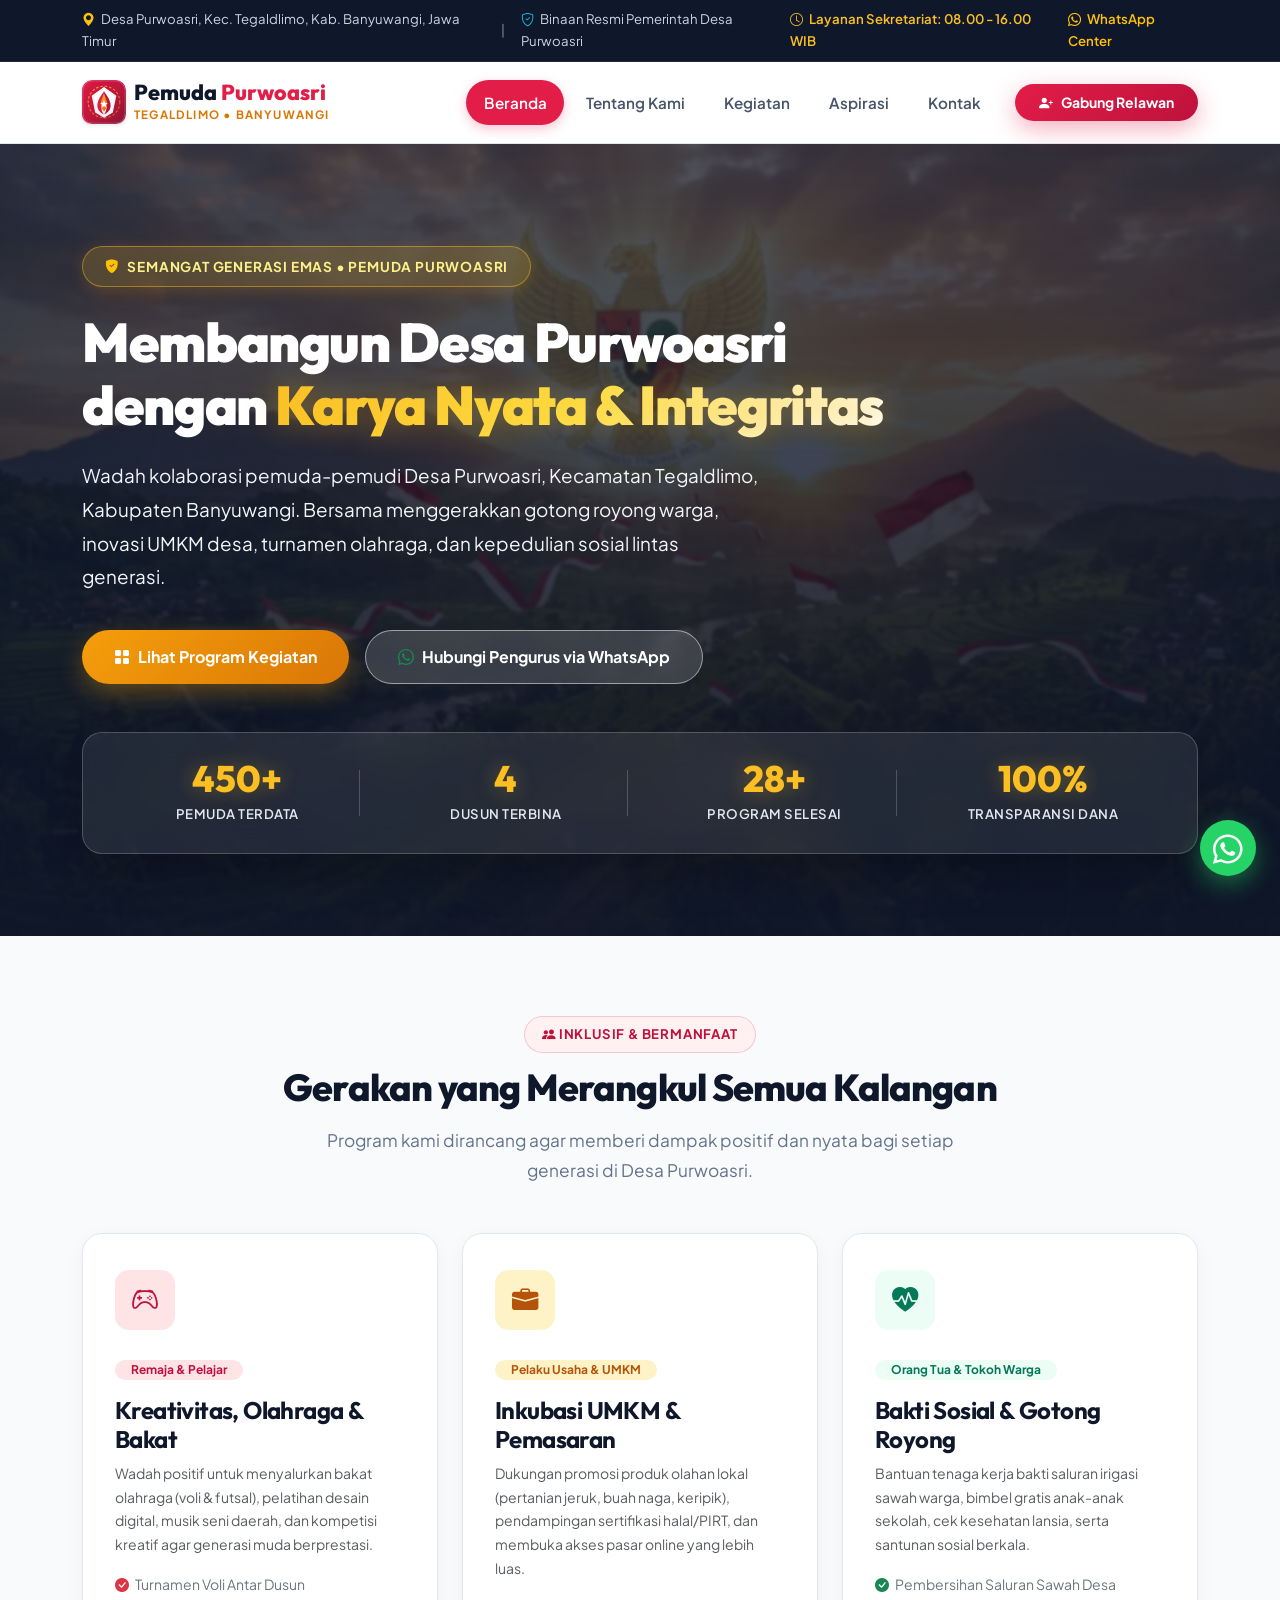
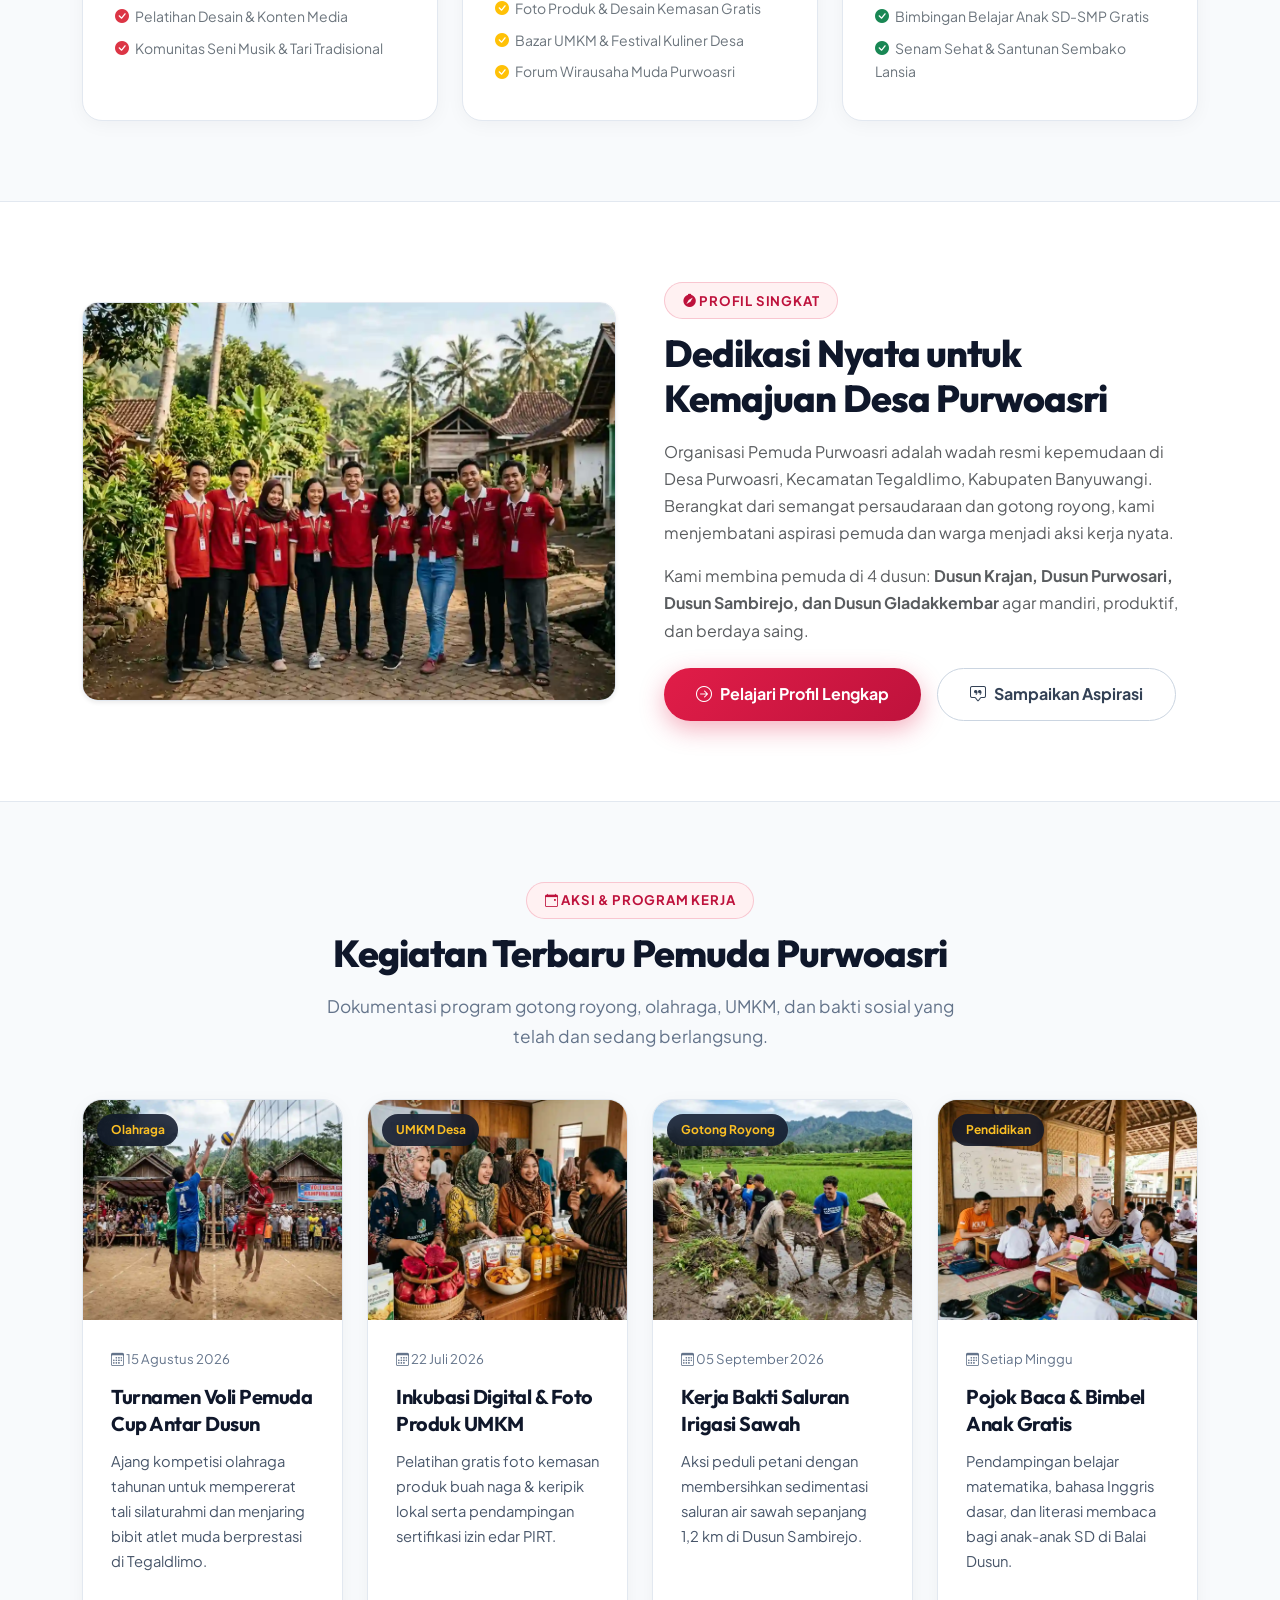
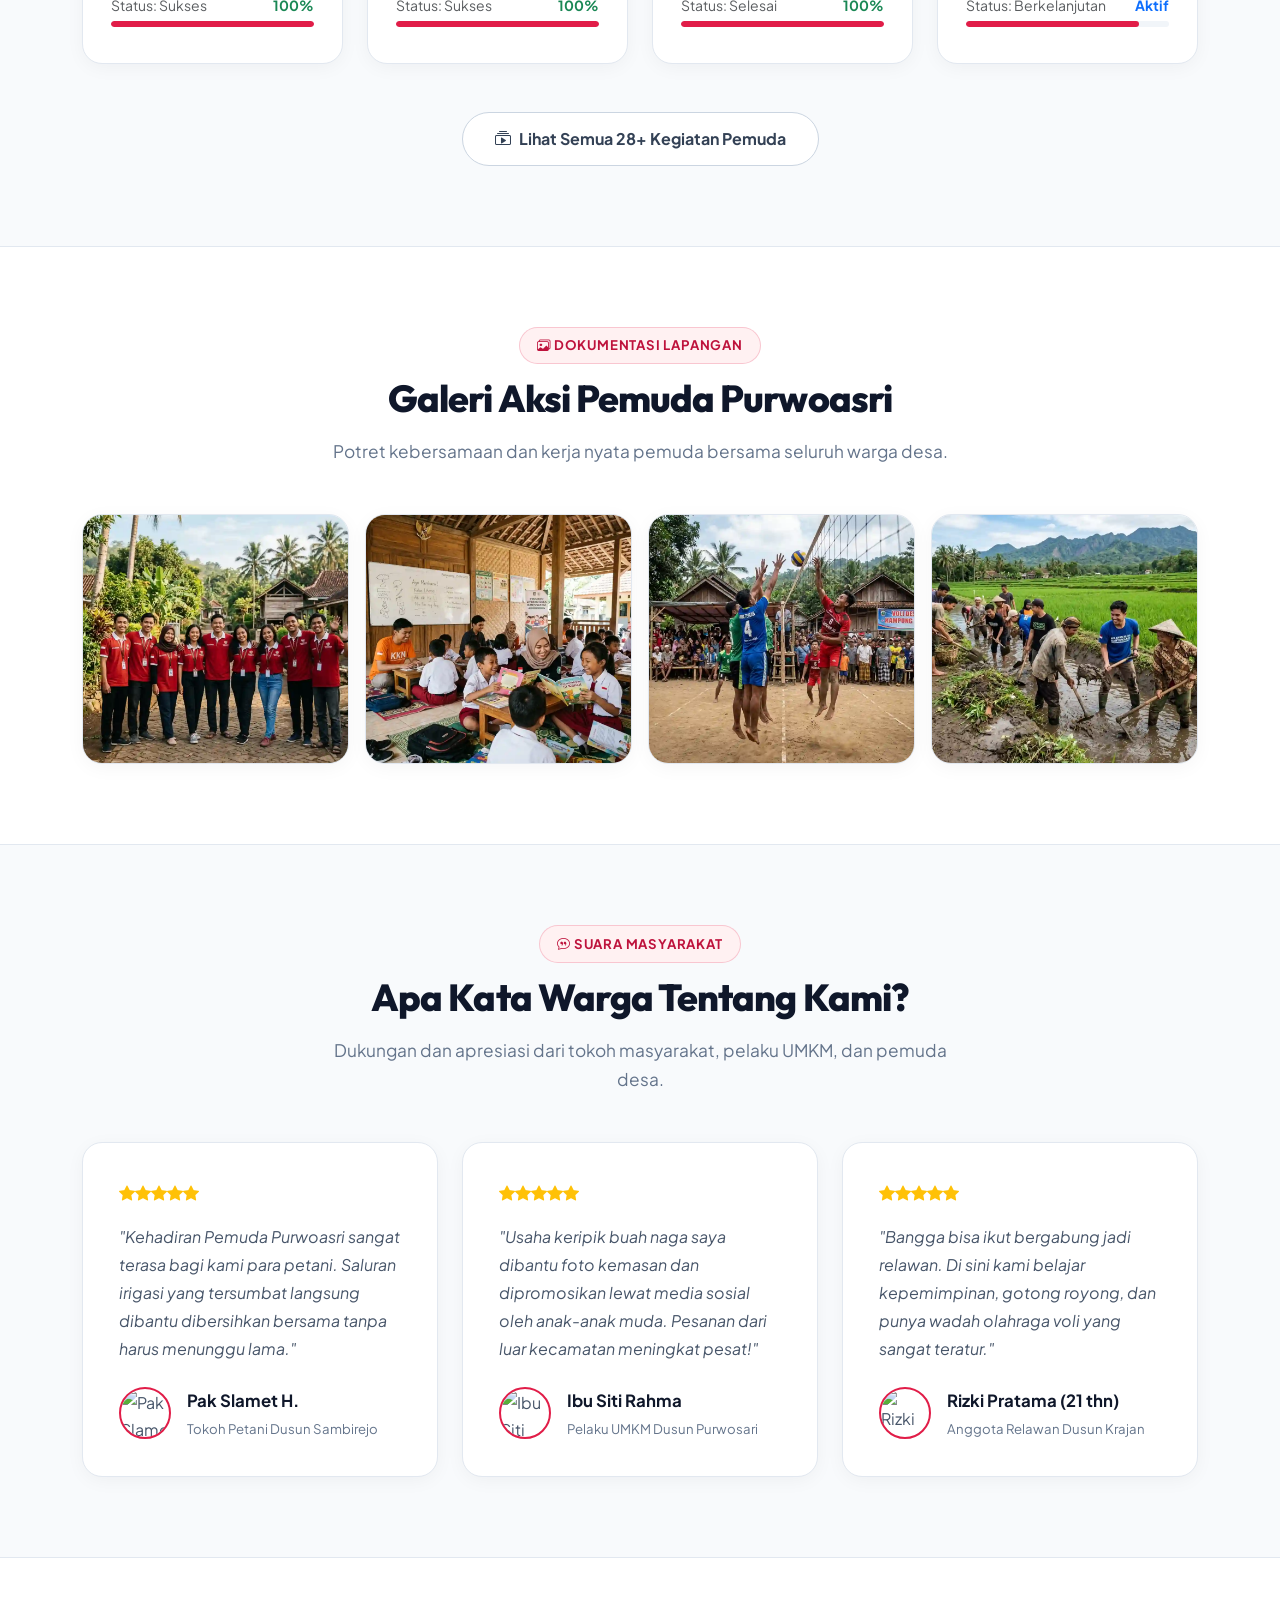
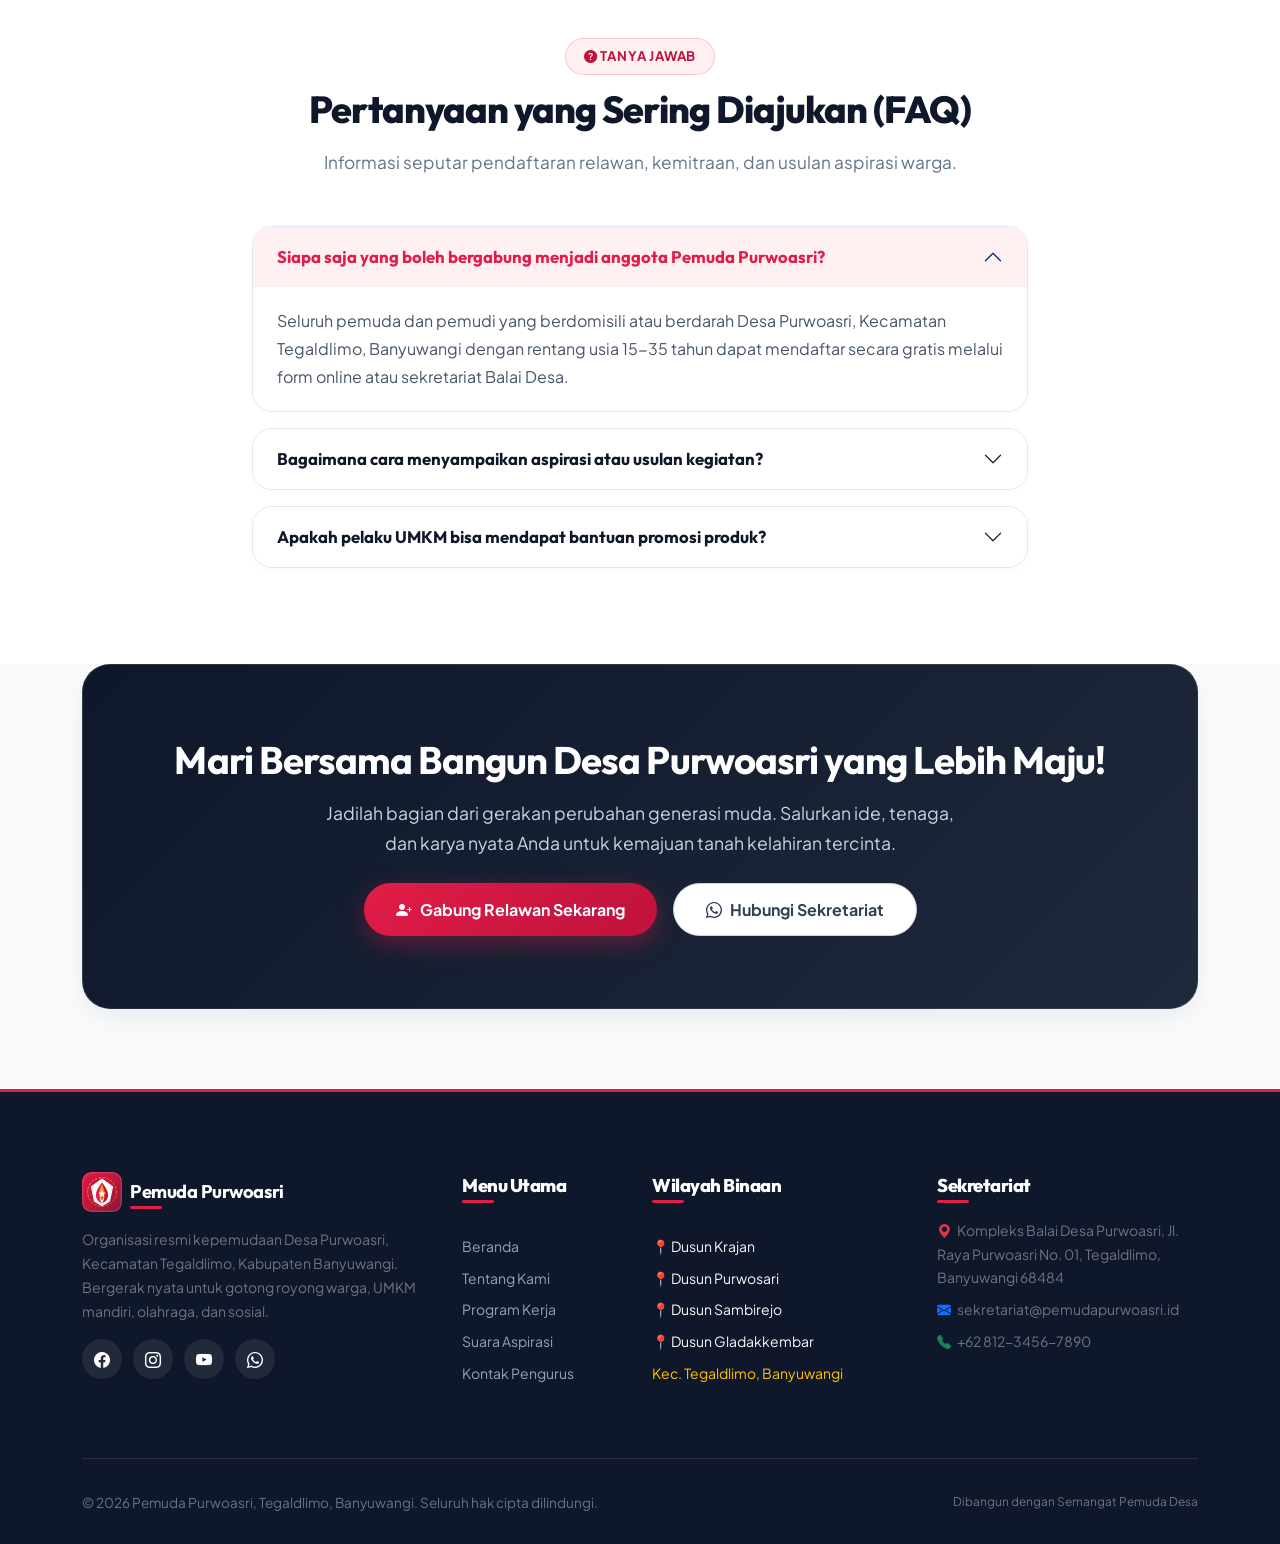
==== index.html @ 7949a1a3 "feat: add epic Garuda Pancasila hero, stack rollback button above WhatsApp, and enforce strict no-ov" ====
<!DOCTYPE html>
<html lang="id" itemscope itemtype="http://schema.org/WebPage">
<head>
  <meta charset="utf-8" />
  <meta name="viewport" content="width=device-width, initial-scale=1.0, maximum-scale=1.0, user-scalable=no" />
  <meta http-equiv="X-UA-Compatible" content="IE=edge" />

  <!-- ======= SEO, AEO, & GEO OPTIMIZATION ======= -->
  <title>Pemuda Purwoasri | Gerakan Generasi Muda Desa Purwoasri Tegaldlimo Banyuwangi</title>
  <meta name="description" content="Website resmi Organisasi Pemuda Purwoasri, Tegaldlimo, Banyuwangi. Wadah pemersatu semua kalangan usia melalui gotong royong, turnamen olahraga, pembinaan UMKM, dan kepedulian sosial." />
  <meta name="keywords" content="pemuda purwoasri, karang taruna purwoasri, pemuda purwoasri tegaldlimo, pemuda purwoasri banyuwangi, kegiatan pemuda purwoasri, umkm purwoasri banyuwangi, turnamen voli purwoasri, relawan pemuda banyuwangi, desa purwoasri tegaldlimo" />
  <meta name="author" content="Organisasi Pemuda Purwoasri" />
  <meta name="robots" content="index, follow, max-snippet:-1, max-image-preview:large, max-video-preview:-1" />
  <link rel="canonical" href="https://pemuda-purwoasri.vercel.app/" />

  <!-- GEO & Local Targeting Banyuwangi -->
  <meta name="geo.region" content="ID-JI" />
  <meta name="geo.placename" content="Desa Purwoasri, Kecamatan Tegaldlimo, Kabupaten Banyuwangi, Jawa Timur" />
  <meta name="geo.position" content="-8.5447;114.2882" />
  <meta name="ICBM" content="-8.5447, 114.2882" />

  <!-- Open Graph & Social Cards -->
  <meta property="og:type" content="website" />
  <meta property="og:url" content="https://pemuda-purwoasri.vercel.app/" />
  <meta property="og:title" content="Pemuda Purwoasri | Membangun Desa dengan Karya & Integritas" />
  <meta property="og:description" content="Wadah pemuda dan pemudi Desa Purwoasri, Tegaldlimo, Banyuwangi untuk gotong royong, kreativitas UMKM, olahraga, dan bakti sosial." />
  <meta property="og:image" content="https://pemuda-purwoasri.vercel.app/assets/img/hero-garuda.webp" />
  <meta property="og:site_name" content="Pemuda Purwoasri" />
  <meta property="og:locale" content="id_ID" />

  <meta name="twitter:card" content="summary_large_image" />
  <meta name="twitter:title" content="Pemuda Purwoasri | Gerakan Generasi Muda Tegaldlimo Banyuwangi" />
  <meta name="twitter:description" content="Pusat informasi dan program kerja kepemudaan Desa Purwoasri, Kecamatan Tegaldlimo, Kabupaten Banyuwangi." />
  <meta name="twitter:image" content="https://pemuda-purwoasri.vercel.app/assets/img/hero-garuda.webp" />

  <!-- Favicon & Mobile Theme -->
  <link rel="icon" type="image/svg+xml" href="assets/img/favicon.svg" />
  <link rel="apple-touch-icon" href="assets/img/favicon.svg" />
  <meta name="theme-color" content="#e11d48" />

  <!-- ======= SCHEMA MARKUP (JSON-LD) UNTUK GEO, SEO & AEO ======= -->
  <script type="application/ld+json">
  {
    "@context": "https://schema.org",
    "@graph": [
      {
        "@type": "NGO",
        "@id": "https://pemuda-purwoasri.vercel.app/#organization",
        "name": "Organisasi Pemuda Purwoasri",
        "alternateName": "Karang Taruna Pemuda Purwoasri",
        "url": "https://pemuda-purwoasri.vercel.app/",
        "logo": "https://pemuda-purwoasri.vercel.app/assets/img/favicon.svg",
        "image": "https://pemuda-purwoasri.vercel.app/assets/img/hero-garuda.webp",
        "description": "Organisasi kepemudaan resmi Desa Purwoasri, Kecamatan Tegaldlimo, Kabupaten Banyuwangi. Bergerak di bidang gotong royong lingkungan, inkubasi UMKM, olahraga, dan pengabdian sosial lintas generasi.",
        "address": {
          "@type": "PostalAddress",
          "streetAddress": "Kompleks Balai Desa Purwoasri, Jl. Raya Purwoasri No. 01",
          "addressLocality": "Tegaldlimo",
          "addressRegion": "Jawa Timur",
          "postalCode": "68484",
          "addressCountry": "ID"
        },
        "geo": {
          "@type": "GeoCoordinates",
          "latitude": -8.5447,
          "longitude": 114.2882
        },
        "contactPoint": {
          "@type": "ContactPoint",
          "telephone": "+6281234567890",
          "contactType": "Sekretariat & Layanan Warga",
          "areaServed": "ID",
          "availableLanguage": ["Indonesian", "Javanese"]
        },
        "sameAs": [
          "https://facebook.com/pemudapurwoasri",
          "https://instagram.com/pemudapurwoasri",
          "https://youtube.com/@pemudapurwoasri"
        ]
      },
      {
        "@type": "WebSite",
        "@id": "https://pemuda-purwoasri.vercel.app/#website",
        "url": "https://pemuda-purwoasri.vercel.app/",
        "name": "Pemuda Purwoasri",
        "publisher": {
          "@id": "https://pemuda-purwoasri.vercel.app/#organization"
        },
        "inLanguage": "id-ID"
      },
      {
        "@type": "FAQPage",
        "@id": "https://pemuda-purwoasri.vercel.app/#faq",
        "mainEntity": [
          {
            "@type": "Question",
            "name": "Apakah program Pemuda Purwoasri bermanfaat untuk semua kalangan warga?",
            "acceptedAnswer": {
              "@type": "Answer",
              "text": "Sangat bermanfaat. Program kami dirancang inklusif: turnamen dan pelatihan digital untuk remaja/pemuda, pendampingan pemasaran untuk pelaku UMKM dewasa, serta kerja bakti irigasi, bantuan sosial dan cek kesehatan untuk para orang tua dan lansia desa."
            }
          },
          {
            "@type": "Question",
            "name": "Siapa saja yang boleh bergabung menjadi anggota Pemuda Purwoasri?",
            "acceptedAnswer": {
              "@type": "Answer",
              "text": "Seluruh generasi muda berdomisili atau berdarah Desa Purwoasri, Kecamatan Tegaldlimo, Kabupaten Banyuwangi berusia 15-35 tahun dapat mendaftar secara gratis melalui form relawan atau menghubungi sekretariat."
            }
          },
          {
            "@type": "Question",
            "name": "Bagaimana cara menyalurkan usulan atau aspirasi warga?",
            "acceptedAnswer": {
              "@type": "Answer",
              "text": "Warga dapat menyampaikan ide atau saran melalui halaman Aspirasi online di website ini, melalui kotak saran di Balai Desa, atau menghubungi nomor WhatsApp resmi pengurus."
            }
          },
          {
            "@type": "Question",
            "name": "Apakah kegiatan Pemuda Purwoasri didukung pemerintah desa?",
            "acceptedAnswer": {
              "@type": "Answer",
              "text": "Ya, seluruh kegiatan Pemuda Purwoasri bersinergi resmi dan didukung oleh Pemerintah Desa Purwoasri, BPD, dan Pembina Karang Taruna Kecamatan Tegaldlimo Banyuwangi."
            }
          },
          {
            "@type": "Question",
            "name": "Bagaimana cara mengajukan kemitraan atau sponsorship kegiatan?",
            "acceptedAnswer": {
              "@type": "Answer",
              "text": "Kemitraan, undangan kolaborasi, dan permohonan sponsor dapat dikirimkan ke email sekretariat@pemudapurwoasri.id atau langsung melalui hotline WhatsApp +62 812-3456-7890."
            }
          }
        ]
      }
    ]
  }
  </script>

  <!-- Google Fonts -->
  <link rel="preconnect" href="https://fonts.googleapis.com" />
  <link rel="preconnect" href="https://fonts.gstatic.com" crossorigin />
  <link href="https://fonts.googleapis.com/css2?family=Outfit:wght@400;500;600;700;800;900&family=Plus+Jakarta+Sans:wght@300;400;500;600;700;800&display=swap" rel="stylesheet" />

  <!-- Vendor CSS Files -->
  <link href="https://cdn.jsdelivr.net/npm/bootstrap@5.3.3/dist/css/bootstrap.min.css" rel="stylesheet" />
  <link rel="stylesheet" href="https://cdn.jsdelivr.net/npm/bootstrap-icons@1.11.3/font/bootstrap-icons.min.css" />
  <link rel="stylesheet" href="https://cdn.jsdelivr.net/npm/swiper@11/swiper-bundle.min.css" />

  <!-- Main CSS File -->
  <link rel="stylesheet" href="assets/css/style.css" />
</head>
<body class="index-page">

  <!-- ======= TOP ANNOUNCEMENT BAR ======= -->
  <aside class="top-announcement d-none d-md-block" aria-label="Informasi Wilayah">
    <div class="container d-flex justify-content-between align-items-center">
      <div class="d-flex align-items-center gap-3">
        <span><i class="bi bi-geo-alt-fill text-warning me-1"></i> Desa Purwoasri, Kec. Tegaldlimo, Kab. Banyuwangi, Jawa Timur</span>
        <span class="text-white-50">|</span>
        <span><i class="bi bi-shield-check text-info me-1"></i> Binaan Resmi Pemerintah Desa Purwoasri</span>
      </div>
      <div class="d-flex align-items-center gap-3">
        <a href="kontak"><i class="bi bi-clock me-1"></i> Layanan Sekretariat: 08.00 - 16.00 WIB</a>
        <a href="https://wa.me/6281234567890" target="_blank" rel="noopener" class="text-warning"><i class="bi bi-whatsapp me-1"></i> WhatsApp Center</a>
      </div>
    </div>
  </aside>

  <!-- ======= HEADER & NAVBAR ======= -->
  <header class="navbar navbar-expand-lg navbar-glass sticky-top" id="mainNavbar">
    <div class="container">
      <!-- Logo Branding -->
      <a class="navbar-brand d-flex align-items-center gap-2" href="/">
        <img src="assets/img/favicon.svg" alt="Logo Pemuda Purwoasri" width="44" height="44" class="rounded-3 shadow-sm" />
        <div class="brand-title-wrap">
          <span class="title">Pemuda <span style="color: var(--primary-red);">Purwoasri</span></span>
          <span class="sub d-block">Tegaldlimo • Banyuwangi</span>
        </div>
      </a>

      <!-- Hamburger Toggler -->
      <button class="navbar-toggler border-0 shadow-none" type="button" data-bs-toggle="collapse" data-bs-target="#navPurwoasri" aria-controls="navPurwoasri" aria-expanded="false" aria-label="Buka Navigasi">
        <span class="navbar-toggler-icon"></span>
      </button>

      <!-- Nav Links -->
      <nav class="collapse navbar-collapse" id="navPurwoasri">
        <ul class="navbar-nav ms-auto align-items-lg-center gap-1 my-3 my-lg-0">
          <li class="nav-item"><a class="nav-link active" href="/">Beranda</a></li>
          <li class="nav-item"><a class="nav-link" href="tentang-kami">Tentang Kami</a></li>
          <li class="nav-item"><a class="nav-link" href="kegiatan">Kegiatan</a></li>
          <li class="nav-item"><a class="nav-link" href="aspirasi">Aspirasi</a></li>
          <li class="nav-item"><a class="nav-link" href="kontak">Kontak</a></li>
        </ul>

        <!-- CTA Header -->
        <div class="ms-lg-3 mt-2 mt-lg-0">
          <button class="btn btn-hero-primary btn-sm px-4 py-2" data-bs-toggle="modal" data-bs-target="#modalGabung">
            <i class="bi bi-person-plus-fill"></i> Gabung Relawan
          </button>
        </div>
      </nav>
    </div>
  </header>

  <main class="main">

    <!-- ======= A. HERO SECTION (FULL-BACKGROUND GARUDA PANCASILA & MERDEKA) ======= -->
    <section class="hero-garuda-section">
      <div class="hero-garuda-overlay"></div>
      <div class="container position-relative">
        <div class="row align-items-center">
          <div class="col-lg-10 col-xl-9">
            <span class="hero-tag-garuda">
              <i class="bi bi-shield-fill-check text-warning"></i> Semangat Generasi Emas • Pemuda Purwoasri
            </span>
            <h1 class="hero-title-garuda">
              Membangun Desa Purwoasri dengan <span>Karya Nyata & Integritas</span>
            </h1>
            <p class="hero-subtitle-garuda">
              Wadah kolaborasi pemuda-pemudi Desa Purwoasri, Kecamatan Tegaldlimo, Kabupaten Banyuwangi. Bersama menggerakkan gotong royong warga, inovasi UMKM desa, turnamen olahraga, dan kepedulian sosial lintas generasi.
            </p>
            <div class="hero-buttons-garuda">
              <a href="kegiatan" class="btn btn-hero-gold">
                <i class="bi bi-grid-fill"></i> Lihat Program Kegiatan
              </a>
              <a href="https://wa.me/6281234567890" target="_blank" rel="noopener" class="btn btn-hero-glass">
                <i class="bi bi-whatsapp text-success"></i> Hubungi Pengurus via WhatsApp
              </a>
            </div>
          </div>
        </div>

        <!-- Hero Stats Integrated in Full Background -->
        <div class="hero-stats-garuda">
          <div class="hero-stat-box">
            <div class="hero-stat-number">450+</div>
            <div class="hero-stat-label">Pemuda Terdata</div>
          </div>
          <div class="hero-stat-box">
            <div class="hero-stat-number">4</div>
            <div class="hero-stat-label">Dusun Terbina</div>
          </div>
          <div class="hero-stat-box">
            <div class="hero-stat-number">28+</div>
            <div class="hero-stat-label">Program Selesai</div>
          </div>
          <div class="hero-stat-box">
            <div class="hero-stat-number">100%</div>
            <div class="hero-stat-label">Transparansi Dana</div>
          </div>
        </div>
      </div>
    </section>

    <!-- ======= C. TIGA PILAR MANFAAT (MERANGKUL SEMUA KALANGAN) ======= -->
    <section class="section">
      <div class="container text-center mb-5">
        <span class="section-tag"><i class="bi bi-people-fill"></i> Inklusif & Bermanfaat</span>
        <h2 class="section-title">Gerakan yang Merangkul Semua Kalangan</h2>
        <p class="section-subtitle">Program kami dirancang agar memberi dampak positif dan nyata bagi setiap generasi di Desa Purwoasri.</p>
      </div>
      <div class="container">
        <div class="row g-4">
          <!-- Kalangan 1: Remaja & Pemuda -->
          <div class="col-lg-4 col-md-6">
            <div class="gen-card gen-youth">
              <div class="gen-card-icon">
                <i class="bi bi-controller"></i>
              </div>
              <span class="badge rounded-pill mb-2 px-3 py-1" style="background: var(--badge-youth-bg); color: var(--badge-youth-text); font-weight: 700;">Remaja & Pelajar</span>
              <h4 class="fw-bold mt-2 mb-2">Kreativitas, Olahraga & Bakat</h4>
              <p class="text-muted small mb-3">Wadah positif untuk menyalurkan bakat olahraga (voli & futsal), pelatihan desain digital, musik seni daerah, dan kompetisi kreatif agar generasi muda berprestasi.</p>
              <ul class="list-unstyled small text-secondary d-flex flex-column gap-2 mb-0">
                <li><i class="bi bi-check-circle-fill text-danger me-1"></i> Turnamen Voli Antar Dusun</li>
                <li><i class="bi bi-check-circle-fill text-danger me-1"></i> Pelatihan Desain & Konten Media</li>
                <li><i class="bi bi-check-circle-fill text-danger me-1"></i> Komunitas Seni Musik & Tari Tradisional</li>
              </ul>
            </div>
          </div>

          <!-- Kalangan 2: Pelaku Usaha & Generasi Produktif -->
          <div class="col-lg-4 col-md-6">
            <div class="gen-card gen-biz">
              <div class="gen-card-icon">
                <i class="bi bi-briefcase-fill"></i>
              </div>
              <span class="badge rounded-pill mb-2 px-3 py-1" style="background: var(--badge-biz-bg); color: var(--badge-biz-text); font-weight: 700;">Pelaku Usaha & UMKM</span>
              <h4 class="fw-bold mt-2 mb-2">Inkubasi UMKM & Pemasaran</h4>
              <p class="text-muted small mb-3">Dukungan promosi produk olahan lokal (pertanian jeruk, buah naga, keripik), pendampingan sertifikasi halal/PIRT, dan membuka akses pasar online yang lebih luas.</p>
              <ul class="list-unstyled small text-secondary d-flex flex-column gap-2 mb-0">
                <li><i class="bi bi-check-circle-fill text-warning me-1"></i> Foto Produk & Desain Kemasan Gratis</li>
                <li><i class="bi bi-check-circle-fill text-warning me-1"></i> Bazar UMKM & Festival Kuliner Desa</li>
                <li><i class="bi bi-check-circle-fill text-warning me-1"></i> Forum Wirausaha Muda Purwoasri</li>
              </ul>
            </div>
          </div>

          <!-- Kalangan 3: Orang Tua, Tokoh & Lansia -->
          <div class="col-lg-4 col-md-6 mx-auto">
            <div class="gen-card gen-social">
              <div class="gen-card-icon">
                <i class="bi bi-heart-pulse-fill"></i>
              </div>
              <span class="badge rounded-pill mb-2 px-3 py-1" style="background: var(--badge-social-bg); color: var(--badge-social-text); font-weight: 700;">Orang Tua & Tokoh Warga</span>
              <h4 class="fw-bold mt-2 mb-2">Bakti Sosial & Gotong Royong</h4>
              <p class="text-muted small mb-3">Bantuan tenaga kerja bakti saluran irigasi sawah warga, bimbel gratis anak-anak sekolah, cek kesehatan lansia, serta santunan sosial berkala.</p>
              <ul class="list-unstyled small text-secondary d-flex flex-column gap-2 mb-0">
                <li><i class="bi bi-check-circle-fill text-success me-1"></i> Pembersihan Saluran Sawah Desa</li>
                <li><i class="bi bi-check-circle-fill text-success me-1"></i> Bimbingan Belajar Anak SD-SMP Gratis</li>
                <li><i class="bi bi-check-circle-fill text-success me-1"></i> Senam Sehat & Santunan Sembako Lansia</li>
              </ul>
            </div>
          </div>
        </div>
      </div>
    </section>

    <!-- ======= D. TENTANG KAMI SECTION (RINGKAS & BERBOBOT) ======= -->
    <section id="tentang-kami" class="section" style="background: #ffffff; border-top: 1px solid #e2e8f0; border-bottom: 1px solid #e2e8f0;">
      <div class="container">
        <div class="row align-items-center g-5">
          <div class="col-lg-6">
            <div class="position-relative">
              <img src="assets/img/hero-pemuda.webp" alt="Rapat Koordinasi Pemuda Purwoasri" class="img-fluid rounded-4 shadow-sm" style="border: 1px solid #e2e8f0;" width="1220" height="910" />
            </div>
          </div>
          <div class="col-lg-6">
            <span class="section-tag"><i class="bi bi-compass-fill"></i> Profil Singkat</span>
            <h2 class="section-title">Dedikasi Nyata untuk Kemajuan Desa Purwoasri</h2>
            <p class="text-muted mb-3">
              Organisasi Pemuda Purwoasri adalah wadah resmi kepemudaan di Desa Purwoasri, Kecamatan Tegaldlimo, Kabupaten Banyuwangi. Berangkat dari semangat persaudaraan dan gotong royong, kami menjembatani aspirasi pemuda dan warga menjadi aksi kerja nyata.
            </p>
            <p class="text-muted mb-4">
              Kami membina pemuda di 4 dusun: <strong>Dusun Krajan, Dusun Purwosari, Dusun Sambirejo, dan Dusun Gladakkembar</strong> agar mandiri, produktif, dan berdaya saing.
            </p>
            <div class="d-flex gap-3">
              <a href="tentang-kami" class="btn btn-hero-primary">
                <i class="bi bi-arrow-right-circle"></i> Pelajari Profil Lengkap
              </a>
              <a href="aspirasi" class="btn btn-outline-clean">
                <i class="bi bi-chat-square-quote"></i> Sampaikan Aspirasi
              </a>
            </div>
          </div>
        </div>
      </div>
    </section>

    <!-- ======= E. PROGRAM KEGIATAN UNGGULAN ======= -->
    <section class="section">
      <div class="container text-center mb-5">
        <span class="section-tag"><i class="bi bi-calendar-event"></i> Aksi & Program Kerja</span>
        <h2 class="section-title">Kegiatan Terbaru Pemuda Purwoasri</h2>
        <p class="section-subtitle">Dokumentasi program gotong royong, olahraga, UMKM, dan bakti sosial yang telah dan sedang berlangsung.</p>
      </div>
      <div class="container">
        <div class="row g-4">
          <!-- Program 1 -->
          <div class="col-lg-3 col-md-6">
            <div class="program-card">
              <div class="program-img-wrap">
                <span class="program-category">Olahraga</span>
                <img src="assets/img/kegiatan-voli.webp" alt="Turnamen Voli Pemuda Cup" width="1220" height="910" />
              </div>
              <div class="program-body">
                <div class="program-meta">
                  <span><i class="bi bi-calendar3"></i> 15 Agustus 2026</span>
                </div>
                <h5 class="program-title"><a href="kegiatan">Turnamen Voli Pemuda Cup Antar Dusun</a></h5>
                <p class="program-desc">Ajang kompetisi olahraga tahunan untuk mempererat tali silaturahmi dan menjaring bibit atlet muda berprestasi di Tegaldlimo.</p>
                <div class="mt-auto">
                  <div class="d-flex justify-content-between small text-muted mb-1">
                    <span>Status: Sukses</span>
                    <span class="fw-bold text-success">100%</span>
                  </div>
                  <div class="program-progress-bar">
                    <div class="program-progress-fill" style="width: 100%;"></div>
                  </div>
                </div>
              </div>
            </div>
          </div>

          <!-- Program 2 -->
          <div class="col-lg-3 col-md-6">
            <div class="program-card">
              <div class="program-img-wrap">
                <span class="program-category">UMKM Desa</span>
                <img src="assets/img/kegiatan-umkm.webp" alt="Pelatihan Foto Produk UMKM" width="1220" height="910" />
              </div>
              <div class="program-body">
                <div class="program-meta">
                  <span><i class="bi bi-calendar3"></i> 22 Juli 2026</span>
                </div>
                <h5 class="program-title"><a href="kegiatan">Inkubasi Digital & Foto Produk UMKM</a></h5>
                <p class="program-desc">Pelatihan gratis foto kemasan produk buah naga & keripik lokal serta pendampingan sertifikasi izin edar PIRT.</p>
                <div class="mt-auto">
                  <div class="d-flex justify-content-between small text-muted mb-1">
                    <span>Status: Sukses</span>
                    <span class="fw-bold text-success">100%</span>
                  </div>
                  <div class="program-progress-bar">
                    <div class="program-progress-fill" style="width: 100%;"></div>
                  </div>
                </div>
              </div>
            </div>
          </div>

          <!-- Program 3 -->
          <div class="col-lg-3 col-md-6">
            <div class="program-card">
              <div class="program-img-wrap">
                <span class="program-category">Gotong Royong</span>
                <img src="assets/img/kegiatan-irigasi.webp" alt="Kerja Bakti Saluran Irigasi Sawah" width="1220" height="910" />
              </div>
              <div class="program-body">
                <div class="program-meta">
                  <span><i class="bi bi-calendar3"></i> 05 September 2026</span>
                </div>
                <h5 class="program-title"><a href="kegiatan">Kerja Bakti Saluran Irigasi Sawah</a></h5>
                <p class="program-desc">Aksi peduli petani dengan membersihkan sedimentasi saluran air sawah sepanjang 1,2 km di Dusun Sambirejo.</p>
                <div class="mt-auto">
                  <div class="d-flex justify-content-between small text-muted mb-1">
                    <span>Status: Selesai</span>
                    <span class="fw-bold text-success">100%</span>
                  </div>
                  <div class="program-progress-bar">
                    <div class="program-progress-fill" style="width: 100%;"></div>
                  </div>
                </div>
              </div>
            </div>
          </div>

          <!-- Program 4 -->
          <div class="col-lg-3 col-md-6">
            <div class="program-card">
              <div class="program-img-wrap">
                <span class="program-category">Pendidikan</span>
                <img src="assets/img/kegiatan-bimbel.webp" alt="Bimbel & Pojok Baca Gratis" width="1220" height="910" />
              </div>
              <div class="program-body">
                <div class="program-meta">
                  <span><i class="bi bi-calendar3"></i> Setiap Minggu</span>
                </div>
                <h5 class="program-title"><a href="kegiatan">Pojok Baca & Bimbel Anak Gratis</a></h5>
                <p class="program-desc">Pendampingan belajar matematika, bahasa Inggris dasar, dan literasi membaca bagi anak-anak SD di Balai Dusun.</p>
                <div class="mt-auto">
                  <div class="d-flex justify-content-between small text-muted mb-1">
                    <span>Status: Berkelanjutan</span>
                    <span class="fw-bold text-primary">Aktif</span>
                  </div>
                  <div class="program-progress-bar">
                    <div class="program-progress-fill" style="width: 85%;"></div>
                  </div>
                </div>
              </div>
            </div>
          </div>
        </div>

        <div class="text-center mt-5">
          <a href="kegiatan" class="btn btn-outline-clean">
            <i class="bi bi-collection-play"></i> Lihat Semua 28+ Kegiatan Pemuda
          </a>
        </div>
      </div>
    </section>

    <!-- ======= F. GALERI FOTO KEGIATAN ======= -->
    <section class="section" style="background: #ffffff; border-top: 1px solid #e2e8f0; border-bottom: 1px solid #e2e8f0;">
      <div class="container text-center mb-5">
        <span class="section-tag"><i class="bi bi-images"></i> Dokumentasi Lapangan</span>
        <h2 class="section-title">Galeri Aksi Pemuda Purwoasri</h2>
        <p class="section-subtitle">Potret kebersamaan dan kerja nyata pemuda bersama seluruh warga desa.</p>
      </div>
      <div class="container">
        <div class="row g-3">
          <div class="col-lg-3 col-md-6 col-6">
            <div class="gallery-item">
              <img src="assets/img/hero-pemuda.webp" alt="Aksi Pemuda Purwoasri" width="1220" height="910" />
              <div class="gallery-overlay">
                <h6 class="fw-bold mb-0">Kebersamaan Pemuda</h6>
                <small>Dusun Krajan</small>
              </div>
            </div>
          </div>
          <div class="col-lg-3 col-md-6 col-6">
            <div class="gallery-item">
              <img src="assets/img/kegiatan-bimbel.webp" alt="Pendidikan & Literasi" width="1220" height="910" />
              <div class="gallery-overlay">
                <h6 class="fw-bold mb-0">Bimbel Literasi Anak</h6>
                <small>Balai Dusun</small>
              </div>
            </div>
          </div>
          <div class="col-lg-3 col-md-6 col-6">
            <div class="gallery-item">
              <img src="assets/img/kegiatan-voli.webp" alt="Voli Pemuda" width="1220" height="910" />
              <div class="gallery-overlay">
                <h6 class="fw-bold mb-0">Turnamen Voli Cup</h6>
                <small>Lapangan Gladakkembar</small>
              </div>
            </div>
          </div>
          <div class="col-lg-3 col-md-6 col-6">
            <div class="gallery-item">
              <img src="assets/img/kegiatan-irigasi.webp" alt="Bakti Sosial" width="1220" height="910" />
              <div class="gallery-overlay">
                <h6 class="fw-bold mb-0">Kerja Bakti Irigasi</h6>
                <small>Dusun Sambirejo</small>
              </div>
            </div>
          </div>
        </div>
      </div>
    </section>

    <!-- ======= G. TESTIMONI & APRESIASI WARGA ======= -->
    <section class="section">
      <div class="container text-center mb-5">
        <span class="section-tag"><i class="bi bi-chat-quote"></i> Suara Masyarakat</span>
        <h2 class="section-title">Apa Kata Warga Tentang Kami?</h2>
        <p class="section-subtitle">Dukungan dan apresiasi dari tokoh masyarakat, pelaku UMKM, dan pemuda desa.</p>
      </div>
      <div class="container">
        <div class="row g-4">
          <div class="col-lg-4 col-md-6">
            <div class="testi-card">
              <div class="text-warning mb-3">
                <i class="bi bi-star-fill"></i><i class="bi bi-star-fill"></i><i class="bi bi-star-fill"></i><i class="bi bi-star-fill"></i><i class="bi bi-star-fill"></i>
              </div>
              <p class="testi-quote">"Kehadiran Pemuda Purwoasri sangat terasa bagi kami para petani. Saluran irigasi yang tersumbat langsung dibantu dibersihkan bersama tanpa harus menunggu lama."</p>
              <div class="testi-user">
                <img src="https://images.unsplash.com/photo-1507003211169-0a1dd7228f2d?q=80&w=120&auto=format&fit=crop" alt="Pak Slamet" class="testi-avatar" />
                <div>
                  <div class="testi-name">Pak Slamet H.</div>
                  <div class="testi-role">Tokoh Petani Dusun Sambirejo</div>
                </div>
              </div>
            </div>
          </div>

          <div class="col-lg-4 col-md-6">
            <div class="testi-card">
              <div class="text-warning mb-3">
                <i class="bi bi-star-fill"></i><i class="bi bi-star-fill"></i><i class="bi bi-star-fill"></i><i class="bi bi-star-fill"></i><i class="bi bi-star-fill"></i>
              </div>
              <p class="testi-quote">"Usaha keripik buah naga saya dibantu foto kemasan dan dipromosikan lewat media sosial oleh anak-anak muda. Pesanan dari luar kecamatan meningkat pesat!"</p>
              <div class="testi-user">
                <img src="https://images.unsplash.com/photo-1544005313-94ddf0286df2?q=80&w=120&auto=format&fit=crop" alt="Ibu Siti" class="testi-avatar" />
                <div>
                  <div class="testi-name">Ibu Siti Rahma</div>
                  <div class="testi-role">Pelaku UMKM Dusun Purwosari</div>
                </div>
              </div>
            </div>
          </div>

          <div class="col-lg-4 col-md-6 mx-auto">
            <div class="testi-card">
              <div class="text-warning mb-3">
                <i class="bi bi-star-fill"></i><i class="bi bi-star-fill"></i><i class="bi bi-star-fill"></i><i class="bi bi-star-fill"></i><i class="bi bi-star-fill"></i>
              </div>
              <p class="testi-quote">"Bangga bisa ikut bergabung jadi relawan. Di sini kami belajar kepemimpinan, gotong royong, dan punya wadah olahraga voli yang sangat teratur."</p>
              <div class="testi-user">
                <img src="https://images.unsplash.com/photo-1500648767791-00dcc994a43e?q=80&w=120&auto=format&fit=crop" alt="Rizki Pratama" class="testi-avatar" />
                <div>
                  <div class="testi-name">Rizki Pratama (21 thn)</div>
                  <div class="testi-role">Anggota Relawan Dusun Krajan</div>
                </div>
              </div>
            </div>
          </div>
        </div>
      </div>
    </section>

    <!-- ======= H. TANYA JAWAB (FAQ) ======= -->
    <section class="section" style="background: #ffffff; border-top: 1px solid #e2e8f0;">
      <div class="container text-center mb-5">
        <span class="section-tag"><i class="bi bi-question-circle-fill"></i> Tanya Jawab</span>
        <h2 class="section-title">Pertanyaan yang Sering Diajukan (FAQ)</h2>
        <p class="section-subtitle">Informasi seputar pendaftaran relawan, kemitraan, dan usulan aspirasi warga.</p>
      </div>
      <div class="container" style="max-width: 800px;">
        <div class="accordion faq-accordion" id="accordionFAQ">
          <div class="accordion-item">
            <h2 class="accordion-header" id="headingOne">
              <button class="accordion-button" type="button" data-bs-toggle="collapse" data-bs-target="#collapseOne" aria-expanded="true" aria-controls="collapseOne">
                Siapa saja yang boleh bergabung menjadi anggota Pemuda Purwoasri?
              </button>
            </h2>
            <div id="collapseOne" class="accordion-collapse collapse show" aria-labelledby="headingOne" data-bs-parent="#accordionFAQ">
              <div class="accordion-body">
                Seluruh pemuda dan pemudi yang berdomisili atau berdarah Desa Purwoasri, Kecamatan Tegaldlimo, Banyuwangi dengan rentang usia 15-35 tahun dapat mendaftar secara gratis melalui form online atau sekretariat Balai Desa.
              </div>
            </div>
          </div>

          <div class="accordion-item">
            <h2 class="accordion-header" id="headingTwo">
              <button class="accordion-button collapsed" type="button" data-bs-toggle="collapse" data-bs-target="#collapseTwo" aria-expanded="false" aria-controls="collapseTwo">
                Bagaimana cara menyampaikan aspirasi atau usulan kegiatan?
              </button>
            </h2>
            <div id="collapseTwo" class="accordion-collapse collapse" aria-labelledby="headingTwo" data-bs-parent="#accordionFAQ">
              <div class="accordion-body">
                Warga dapat menyampaikan ide, laporan, atau usulan kegiatan melalui menu <strong>Aspirasi</strong> di website ini, menghubungi WhatsApp pengurus, atau mengisi formulir saran di Balai Desa Purwoasri.
              </div>
            </div>
          </div>

          <div class="accordion-item">
            <h2 class="accordion-header" id="headingThree">
              <button class="accordion-button collapsed" type="button" data-bs-toggle="collapse" data-bs-target="#collapseThree" aria-expanded="false" aria-controls="collapseThree">
                Apakah pelaku UMKM bisa mendapat bantuan promosi produk?
              </button>
            </h2>
            <div id="collapseThree" class="accordion-collapse collapse" aria-labelledby="headingThree" data-bs-parent="#accordionFAQ">
              <div class="accordion-body">
                Bisa sekali! Kami memiliki program <em>Inkubasi UMKM Desa</em> yang membantu foto katalog produk, desain kemasan, dan promosi digital di media sosial secara gratis untuk warga Purwoasri.
              </div>
            </div>
          </div>
        </div>
      </div>
    </section>

    <!-- ======= I. CTA BANNER ======= -->
    <section class="section" style="padding-top: 0;">
      <div class="container">
        <div class="cta-banner-clean text-center">
          <h2 class="fw-bold">Mari Bersama Bangun Desa Purwoasri yang Lebih Maju!</h2>
          <p class="mx-auto mb-4">
            Jadilah bagian dari gerakan perubahan generasi muda. Salurkan ide, tenaga, dan karya nyata Anda untuk kemajuan tanah kelahiran tercinta.
          </p>
          <div class="d-flex justify-content-center gap-3 flex-wrap">
            <button class="btn btn-hero-primary" data-bs-toggle="modal" data-bs-target="#modalGabung">
              <i class="bi bi-person-plus-fill"></i> Gabung Relawan Sekarang
            </button>
            <a href="https://wa.me/6281234567890" target="_blank" rel="noopener" class="btn btn-outline-clean">
              <i class="bi bi-whatsapp"></i> Hubungi Sekretariat
            </a>
          </div>
        </div>
      </div>
    </section>

  </main>

  <!-- ======= FOOTER ======= -->
  <footer class="footer-dark">
    <div class="container">
      <div class="row g-4">
        <!-- Col 1 -->
        <div class="col-lg-4 col-md-6">
          <div class="d-flex align-items-center gap-2 mb-3">
            <img src="assets/img/favicon.svg" alt="Logo Pemuda Purwoasri" width="40" height="40" class="rounded-3" />
            <h5 class="mb-0 text-white fw-bold">Pemuda Purwoasri</h5>
          </div>
          <p class="small text-secondary mb-3">
            Organisasi resmi kepemudaan Desa Purwoasri, Kecamatan Tegaldlimo, Kabupaten Banyuwangi. Bergerak nyata untuk gotong royong warga, UMKM mandiri, olahraga, dan sosial.
          </p>
          <div class="footer-social">
            <a href="https://facebook.com/pemudapurwoasri" target="_blank" rel="noopener" aria-label="Facebook"><i class="bi bi-facebook"></i></a>
            <a href="https://instagram.com/pemudapurwoasri" target="_blank" rel="noopener" aria-label="Instagram"><i class="bi bi-instagram"></i></a>
            <a href="https://youtube.com/@pemudapurwoasri" target="_blank" rel="noopener" aria-label="YouTube"><i class="bi bi-youtube"></i></a>
            <a href="https://wa.me/6281234567890" target="_blank" rel="noopener" aria-label="WhatsApp"><i class="bi bi-whatsapp"></i></a>
          </div>
        </div>

        <!-- Col 2 -->
        <div class="col-lg-2 col-md-6 col-6">
          <h5>Menu Utama</h5>
          <ul class="list-unstyled small d-flex flex-column gap-2 mt-3">
            <li><a href="/">Beranda</a></li>
            <li><a href="tentang-kami">Tentang Kami</a></li>
            <li><a href="kegiatan">Program Kerja</a></li>
            <li><a href="aspirasi">Suara Aspirasi</a></li>
            <li><a href="kontak">Kontak Pengurus</a></li>
          </ul>
        </div>

        <!-- Col 3 -->
        <div class="col-lg-3 col-md-6 col-6">
          <h5>Wilayah Binaan</h5>
          <ul class="list-unstyled small d-flex flex-column gap-2 mt-3">
            <li><span class="text-light">📍 Dusun Krajan</span></li>
            <li><span class="text-light">📍 Dusun Purwosari</span></li>
            <li><span class="text-light">📍 Dusun Sambirejo</span></li>
            <li><span class="text-light">📍 Dusun Gladakkembar</span></li>
            <li><span class="text-warning">Kec. Tegaldlimo, Banyuwangi</span></li>
          </ul>
        </div>

        <!-- Col 4 -->
        <div class="col-lg-3 col-md-6">
          <h5>Sekretariat</h5>
          <p class="small text-secondary mb-2">
            <i class="bi bi-geo-alt-fill text-danger me-1"></i> Kompleks Balai Desa Purwoasri, Jl. Raya Purwoasri No. 01, Tegaldlimo, Banyuwangi 68484
          </p>
          <p class="small text-secondary mb-2">
            <i class="bi bi-envelope-fill text-primary me-1"></i> sekretariat@pemudapurwoasri.id
          </p>
          <p class="small text-secondary">
            <i class="bi bi-telephone-fill text-success me-1"></i> +62 812-3456-7890
          </p>
        </div>
      </div>

      <div class="footer-bottom d-flex justify-content-between align-items-center flex-wrap gap-2">
        <p class="mb-0">&copy; 2026 Pemuda Purwoasri, Tegaldlimo, Banyuwangi. Seluruh hak cipta dilindungi.</p>
        <p class="mb-0 text-secondary small">Dibangun dengan Semangat Pemuda Desa</p>
      </div>
    </div>
  </footer>

  <!-- Floating Buttons -->
  <a href="https://wa.me/6281234567890" target="_blank" rel="noopener" class="float-wa" aria-label="WhatsApp Center">
    <i class="bi bi-whatsapp"></i>
  </a>
  <a href="#" class="scroll-top" id="scrollTopBtn" aria-label="Kembali ke atas">
    <i class="bi bi-arrow-up"></i>
  </a>

  <!-- Modal Gabung Relawan -->
  <div class="modal fade" id="modalGabung" tabindex="-1" aria-labelledby="modalGabungLabel" aria-hidden="true">
    <div class="modal-dialog modal-dialog-centered">
      <div class="modal-content border-0 shadow-lg rounded-4 overflow-hidden">
        <div class="modal-header text-white p-4" style="background: linear-gradient(135deg, #e11d48, #be123c);">
          <div>
            <h5 class="modal-title fw-bold" id="modalGabungLabel">Pendaftaran Relawan Pemuda</h5>
            <small class="text-white-50">Desa Purwoasri, Kec. Tegaldlimo, Kab. Banyuwangi</small>
          </div>
          <button type="button" class="btn-close btn-close-white" data-bs-dismiss="modal" aria-label="Tutup"></button>
        </div>
        <div class="modal-body p-4">
          <form id="formRelawan">
            <div class="mb-3">
              <label for="relawanNama" class="form-label fw-semibold small">Nama Lengkap</label>
              <input type="text" class="form-control rounded-3" id="relawanNama" placeholder="Contoh: Budi Santoso" required />
            </div>
            <div class="mb-3">
              <label for="relawanDusun" class="form-label fw-semibold small">Asal Dusun</label>
              <select class="form-select rounded-3" id="relawanDusun" required>
                <option value="" disabled selected>Pilih Dusun</option>
                <option value="Krajan">Dusun Krajan</option>
                <option value="Purwosari">Dusun Purwosari</option>
                <option value="Sambirejo">Dusun Sambirejo</option>
                <option value="Gladakkembar">Dusun Gladakkembar</option>
              </select>
            </div>
            <div class="mb-3">
              <label for="relawanWA" class="form-label fw-semibold small">Nomor WhatsApp Aktif</label>
              <input type="tel" class="form-control rounded-3" id="relawanWA" placeholder="08xxxxxxxxxx" required />
            </div>
            <div class="mb-3">
              <label for="relawanMinat" class="form-label fw-semibold small">Minat Bidang Kegiatan</label>
              <select class="form-select rounded-3" id="relawanMinat">
                <option value="Olahraga">Olahraga & Turnamen</option>
                <option value="UMKM">Inkubasi UMKM & Kewirausahaan</option>
                <option value="Sosial">Bakti Sosial & Gotong Royong</option>
                <option value="Media">Desain Grafis & Konten Kreator</option>
              </select>
            </div>
            <button type="submit" class="btn btn-hero-primary w-100 py-2 mt-2">
              <i class="bi bi-send-fill me-1"></i> Kirim Pendaftaran
            </button>
          </form>
        </div>
      </div>
    </div>
  </div>

  <!-- Vendor JS Files -->
  <script src="https://cdn.jsdelivr.net/npm/bootstrap@5.3.3/dist/js/bootstrap.bundle.min.js"></script>
  <script src="https://cdn.jsdelivr.net/npm/swiper@11/swiper-bundle.min.js"></script>
  <!-- Main JS File -->
  <script src="assets/js/main.js"></script>
</body>
</html>
---- assets/css/style.css ----
/* =======================================================
   DESIGN TOKENS & ROOT VARIABLES
   Website Resmi Pemuda Purwoasri, Tegaldlimo, Banyuwangi
   Theme: Bersih, Elegan, Patriotik & Berwibawa
   Garuda Pancasila & Semangat Merah Putih
   ======================================================= */
:root {
  /* Merah Berani & Crimson Youth Core */
  --primary-red: #e11d48;
  --primary-crimson: #be123c;
  --primary-deep-red: #881337;
  --primary-ruby: #9f1239;
  --primary-rose: #f43f5e;
  --primary-light: #fff1f2;
  --primary-glow: rgba(225, 29, 72, 0.15);

  /* Emas Prestasi & Amber Energy */
  --accent-gold: #fbbf24;
  --accent-amber: #f59e0b;
  --accent-dark-amber: #d97706;
  --accent-light-amber: #fef3c7;
  --accent-emerald: #10b981;
  --accent-cyan: #0284c7;

  /* Surfaces & Clean Backgrounds */
  --surface-body: #f8fafc;
  --surface-card: #ffffff;
  --surface-subtle: #f1f5f9;
  --text-main: #475569;
  --text-dark: #0f172a;
  --text-muted: #64748b;
  --border-subtle: #e2e8f0;

  /* Multi-Generation Target Badges */
  --badge-youth-bg: #ffe4e6;
  --badge-youth-text: #be123c;
  --badge-biz-bg: #fef3c7;
  --badge-biz-text: #b45309;
  --badge-social-bg: #ecfdf5;
  --badge-social-text: #047857;

  /* Radius & Shadows */
  --radius-pill: 50rem;
  --radius-card: 1.25rem;
  --radius-xl: 1.75rem;
  --shadow-subtle: 0 4px 20px -2px rgba(15, 23, 42, 0.05);
  --shadow-card: 0 10px 30px -5px rgba(15, 23, 42, 0.08);
  --shadow-float: 0 20px 45px -10px rgba(225, 29, 72, 0.18);
  --shadow-red: 0 8px 24px rgba(225, 29, 72, 0.35);
  --shadow-gold: 0 8px 24px rgba(245, 158, 11, 0.35);
}

/* =======================================================
   STRICT NO-OVERFLOW / FULL SCREEN RESPONSIVE RESETS
   ======================================================= */
*, *::before, *::after {
  box-sizing: border-box;
  margin: 0;
  padding: 0;
}

html {
  scroll-behavior: smooth;
  width: 100%;
  max-width: 100vw;
  overflow-x: hidden;
  touch-action: pan-y;
  -webkit-text-size-adjust: 100%;
}

body {
  background-color: var(--surface-body);
  color: var(--text-main);
  font-family: 'Plus Jakarta Sans', -apple-system, BlinkMacSystemFont, 'Segoe UI', Roboto, sans-serif;
  width: 100%;
  max-width: 100vw;
  overflow-x: hidden;
  position: relative;
  line-height: 1.7;
}

.main {
  width: 100%;
  max-width: 100%;
  overflow-x: hidden;
}

.container, .container-fluid {
  max-width: 100%;
  box-sizing: border-box;
}

@media (min-width: 1200px) {
  .container {
    max-width: 1140px;
  }
}

@media (min-width: 1400px) {
  .container {
    max-width: 1240px;
  }
}

h1, h2, h3, h4, h5, h6, .font-heading {
  font-family: 'Outfit', sans-serif;
  font-weight: 800;
  letter-spacing: -0.025em;
  color: var(--text-dark);
}

a {
  text-decoration: none;
  transition: all 0.3s ease;
}

img {
  max-width: 100%;
  height: auto;
  display: block;
}

/* =======================================================
   TOP ANNOUNCEMENT BAR
   ======================================================= */
.top-announcement {
  background: #0f172a;
  color: #cbd5e1;
  font-size: 0.825rem;
  padding: 8px 0;
  border-bottom: 1px solid rgba(255, 255, 255, 0.08);
}

.top-announcement a {
  color: #fbbf24;
  font-weight: 600;
}

.top-announcement a:hover {
  color: #ffffff;
}

/* =======================================================
   NAVBAR & HEADER (CLEAN & ELEGANT)
   ======================================================= */
.navbar-glass {
  background: rgba(255, 255, 255, 0.96);
  backdrop-filter: blur(16px);
  -webkit-backdrop-filter: blur(16px);
  border-bottom: 1px solid #e2e8f0;
  padding: 0.85rem 0;
  transition: all 0.35s ease;
  z-index: 1030;
}

.navbar-glass.scrolled {
  background: #ffffff;
  box-shadow: 0 10px 30px rgba(15, 23, 42, 0.08);
  padding: 0.65rem 0;
}

.navbar-brand .brand-title-wrap .title {
  font-family: 'Outfit', sans-serif;
  font-weight: 800;
  font-size: 1.35rem;
  color: var(--text-dark);
  line-height: 1.1;
  display: block;
}

.navbar-brand .brand-title-wrap .sub {
  font-size: 0.72rem;
  font-weight: 700;
  color: var(--accent-dark-amber);
  letter-spacing: 1.2px;
  text-transform: uppercase;
}

.navbar-nav .nav-link {
  font-weight: 600;
  font-size: 0.95rem;
  color: #475569;
  padding: 0.6rem 1.1rem !important;
  border-radius: var(--radius-pill);
  transition: all 0.25s ease;
}

.navbar-nav .nav-link:hover {
  color: var(--primary-red);
  background-color: var(--primary-light);
}

.navbar-nav .nav-link.active {
  color: #ffffff !important;
  background: var(--primary-red);
  box-shadow: 0 4px 12px rgba(225, 29, 72, 0.25);
}

/* =======================================================
   BUTTONS (YOUTH ENERGY & GLOW)
   ======================================================= */
.btn-hero-primary, .btn-primary {
  background: linear-gradient(135deg, #e11d48 0%, #be123c 100%);
  color: #ffffff !important;
  font-weight: 700;
  border-radius: var(--radius-pill);
  padding: 0.85rem 2rem;
  border: none;
  box-shadow: var(--shadow-red);
  transition: all 0.3s ease;
  display: inline-flex;
  align-items: center;
  gap: 0.5rem;
}

.btn-hero-primary:hover, .btn-primary:hover {
  background: linear-gradient(135deg, #f43f5e 0%, #e11d48 100%);
  transform: translateY(-2px);
  box-shadow: 0 12px 28px rgba(225, 29, 72, 0.45);
}

.btn-hero-gold {
  background: linear-gradient(135deg, #f59e0b 0%, #d97706 100%);
  color: #ffffff !important;
  font-weight: 700;
  border-radius: var(--radius-pill);
  padding: 0.85rem 2rem;
  border: none;
  box-shadow: var(--shadow-gold);
  transition: all 0.3s ease;
  display: inline-flex;
  align-items: center;
  gap: 0.5rem;
}

.btn-hero-gold:hover {
  background: linear-gradient(135deg, #fbbf24 0%, #f59e0b 100%);
  transform: translateY(-2px);
  box-shadow: 0 12px 28px rgba(245, 158, 11, 0.45);
}

.btn-hero-glass, .btn-outline-glass {
  background: rgba(255, 255, 255, 0.15);
  backdrop-filter: blur(12px);
  -webkit-backdrop-filter: blur(12px);
  border: 1.5px solid rgba(255, 255, 255, 0.5);
  color: #ffffff !important;
  font-weight: 700;
  border-radius: var(--radius-pill);
  padding: 0.85rem 2rem;
  transition: all 0.3s ease;
  display: inline-flex;
  align-items: center;
  gap: 0.5rem;
}

.btn-hero-glass:hover, .btn-outline-glass:hover {
  background: #ffffff;
  color: #0f172a !important;
  border-color: #ffffff;
  transform: translateY(-2px);
  box-shadow: 0 8px 24px rgba(255, 255, 255, 0.3);
}

.btn-outline-clean {
  background: #ffffff;
  border: 1.5px solid #cbd5e1;
  color: #334155 !important;
  font-weight: 700;
  border-radius: var(--radius-pill);
  padding: 0.85rem 2rem;
  transition: all 0.3s ease;
  display: inline-flex;
  align-items: center;
  gap: 0.5rem;
}

.btn-outline-clean:hover {
  background: #f8fafc;
  color: var(--primary-red) !important;
  border-color: var(--primary-red);
  transform: translateY(-2px);
  box-shadow: 0 6px 18px rgba(0, 0, 0, 0.06);
}

/* =======================================================
   HERO SECTION (FULL BACKGROUND GARUDA PANCASILA & MERDEKA)
   ======================================================= */
.hero-garuda-section {
  position: relative;
  min-height: 88vh;
  display: flex;
  align-items: center;
  color: #ffffff;
  padding: 100px 0 80px 0;
  background-image: url('../img/hero-garuda.webp');
  background-size: cover;
  background-position: center;
  background-repeat: no-repeat;
  overflow: hidden;
}

.hero-garuda-overlay {
  position: absolute;
  inset: 0;
  background: linear-gradient(180deg, 
    rgba(15, 23, 42, 0.72) 0%, 
    rgba(15, 23, 42, 0.82) 45%, 
    rgba(15, 23, 42, 0.95) 100%
  );
  backdrop-filter: blur(1.5px);
  -webkit-backdrop-filter: blur(1.5px);
  z-index: 1;
}

.hero-garuda-section .container {
  position: relative;
  z-index: 2;
}

.hero-tag-garuda {
  display: inline-flex;
  align-items: center;
  gap: 0.5rem;
  background: rgba(251, 191, 36, 0.18);
  border: 1px solid rgba(251, 191, 36, 0.45);
  backdrop-filter: blur(10px);
  -webkit-backdrop-filter: blur(10px);
  color: #fef08a;
  padding: 0.5rem 1.35rem;
  border-radius: var(--radius-pill);
  font-weight: 700;
  font-size: 0.85rem;
  text-transform: uppercase;
  letter-spacing: 0.8px;
  margin-bottom: 1.5rem;
  box-shadow: 0 4px 15px rgba(245, 158, 11, 0.2);
}

.hero-title-garuda {
  font-size: 3.4rem;
  font-weight: 900;
  line-height: 1.16;
  color: #ffffff;
  margin-bottom: 1.35rem;
  letter-spacing: -0.025em;
}

.hero-title-garuda span {
  background: linear-gradient(135deg, #fbbf24 0%, #fde047 50%, #ffffff 100%);
  -webkit-background-clip: text;
  -webkit-text-fill-color: transparent;
  text-shadow: 0 0 30px rgba(251, 191, 36, 0.35);
}

.hero-subtitle-garuda {
  font-size: 1.18rem;
  color: #f1f5f9;
  margin-bottom: 2.25rem;
  max-width: 680px;
  line-height: 1.8;
}

.hero-buttons-garuda {
  display: flex;
  flex-wrap: wrap;
  gap: 1rem;
  margin-bottom: 3rem;
}

/* Hero Stats Bar in Full Background */
.hero-stats-garuda {
  background: rgba(255, 255, 255, 0.08);
  backdrop-filter: blur(18px);
  -webkit-backdrop-filter: blur(18px);
  border: 1px solid rgba(255, 255, 255, 0.2);
  border-radius: var(--radius-card);
  padding: 1.75rem 2rem;
  display: grid;
  grid-template-columns: repeat(4, 1fr);
  gap: 1.5rem;
  box-shadow: 0 20px 40px rgba(0, 0, 0, 0.25);
}

.hero-stat-box {
  text-align: center;
  position: relative;
}

.hero-stat-box:not(:last-child)::after {
  content: '';
  position: absolute;
  right: 0;
  top: 15%;
  height: 70%;
  width: 1px;
  background: rgba(255, 255, 255, 0.2);
}

.hero-stat-number {
  font-family: 'Outfit', sans-serif;
  font-size: 2.3rem;
  font-weight: 800;
  color: #fbbf24;
  line-height: 1;
  margin-bottom: 0.35rem;
  text-shadow: 0 0 20px rgba(251, 191, 36, 0.35);
}

.hero-stat-label {
  font-size: 0.825rem;
  color: #e2e8f0;
  font-weight: 600;
  text-transform: uppercase;
  letter-spacing: 0.5px;
}

/* =======================================================
   INNER PAGE HERO HEADERS
   ======================================================= */
.page-header {
  position: relative;
  background: linear-gradient(135deg, #0f172a 0%, #1e293b 60%, #334155 100%);
  color: #ffffff;
  padding: 80px 0 55px 0;
  overflow: hidden;
  border-bottom: 3px solid var(--primary-red);
}

.page-header h1 {
  font-size: 2.6rem;
  font-weight: 900;
  color: #ffffff;
  margin-bottom: 0.75rem;
}

.page-header p {
  color: #cbd5e1;
  font-size: 1.1rem;
  max-width: 620px;
}

/* =======================================================
   SECTION TITLES & HEADINGS
   ======================================================= */
.section {
  padding: 80px 0;
  width: 100%;
  overflow-x: hidden;
}

.section-tag {
  display: inline-block;
  padding: 0.4rem 1.1rem;
  background: var(--primary-light);
  color: var(--primary-crimson);
  font-weight: 700;
  font-size: 0.825rem;
  border-radius: var(--radius-pill);
  text-transform: uppercase;
  letter-spacing: 0.8px;
  margin-bottom: 0.75rem;
  border: 1px solid rgba(225, 29, 72, 0.2);
}

.section-title {
  font-size: 2.35rem;
  font-weight: 800;
  margin-bottom: 1rem;
}

.section-subtitle {
  color: var(--text-muted);
  font-size: 1.08rem;
  max-width: 650px;
  margin: 0 auto;
}

/* =======================================================
   MULTI-GENERATION CARDS
   ======================================================= */
.gen-card {
  background: #ffffff;
  border-radius: var(--radius-card);
  padding: 2.25rem 2rem;
  border: 1px solid #e2e8f0;
  box-shadow: var(--shadow-subtle);
  transition: all 0.35s ease;
  height: 100%;
  position: relative;
  overflow: hidden;
}

.gen-card::before {
  content: '';
  position: absolute;
  top: 0;
  left: 0;
  width: 100%;
  height: 4px;
  background: var(--primary-red);
  opacity: 0;
  transition: opacity 0.3s ease;
}

.gen-card:hover {
  transform: translateY(-6px);
  box-shadow: var(--shadow-card);
  border-color: rgba(225, 29, 72, 0.25);
}

.gen-card:hover::before {
  opacity: 1;
}

.gen-card-icon {
  width: 60px;
  height: 60px;
  border-radius: 14px;
  display: flex;
  align-items: center;
  justify-content: center;
  font-size: 1.65rem;
  margin-bottom: 1.5rem;
}

.gen-youth .gen-card-icon {
  background: var(--badge-youth-bg);
  color: var(--badge-youth-text);
}

.gen-biz .gen-card-icon {
  background: var(--badge-biz-bg);
  color: var(--badge-biz-text);
}

.gen-social .gen-card-icon {
  background: var(--badge-social-bg);
  color: var(--badge-social-text);
}

/* =======================================================
   PROGRAM / KEGIATAN CARDS
   ======================================================= */
.program-card {
  background: #ffffff;
  border-radius: var(--radius-card);
  overflow: hidden;
  border: 1px solid #e2e8f0;
  box-shadow: var(--shadow-subtle);
  transition: all 0.35s ease;
  height: 100%;
  display: flex;
  flex-direction: column;
}

.program-card:hover {
  transform: translateY(-6px);
  box-shadow: var(--shadow-card);
  border-color: rgba(225, 29, 72, 0.25);
}

.program-img-wrap {
  position: relative;
  height: 220px;
  overflow: hidden;
}

.program-img-wrap img {
  width: 100%;
  height: 100%;
  object-fit: cover;
  transition: transform 0.5s ease;
}

.program-card:hover .program-img-wrap img {
  transform: scale(1.06);
}

.program-category {
  position: absolute;
  top: 14px;
  left: 14px;
  background: rgba(15, 23, 42, 0.85);
  backdrop-filter: blur(8px);
  color: #fbbf24;
  font-weight: 700;
  font-size: 0.75rem;
  padding: 0.35rem 0.85rem;
  border-radius: var(--radius-pill);
}

.program-body {
  padding: 1.75rem;
  display: flex;
  flex-direction: column;
  flex-grow: 1;
}

.program-meta {
  font-size: 0.825rem;
  color: var(--text-muted);
  display: flex;
  gap: 1rem;
  margin-bottom: 0.75rem;
}

.program-title {
  font-size: 1.25rem;
  font-weight: 700;
  margin-bottom: 0.75rem;
  line-height: 1.35;
}

.program-title a {
  color: var(--text-dark);
}

.program-title a:hover {
  color: var(--primary-red);
}

.program-desc {
  font-size: 0.92rem;
  color: var(--text-main);
  margin-bottom: 1.25rem;
  flex-grow: 1;
}

.program-progress-bar {
  height: 6px;
  border-radius: 4px;
  background-color: #f1f5f9;
  overflow: hidden;
  margin-bottom: 0.5rem;
}

.program-progress-fill {
  height: 100%;
  background: var(--primary-red);
  border-radius: 4px;
}

/* =======================================================
   GALLERY & PHOTO GRID
   ======================================================= */
.gallery-item {
  position: relative;
  border-radius: var(--radius-card);
  overflow: hidden;
  height: 250px;
  box-shadow: var(--shadow-subtle);
  border: 1px solid #e2e8f0;
}

.gallery-item img {
  width: 100%;
  height: 100%;
  object-fit: cover;
  transition: transform 0.5s ease;
}

.gallery-overlay {
  position: absolute;
  inset: 0;
  background: linear-gradient(to top, rgba(15, 23, 42, 0.85) 0%, rgba(15, 23, 42, 0.2) 60%, transparent 100%);
  opacity: 0;
  display: flex;
  flex-direction: column;
  justify-content: flex-end;
  padding: 1.5rem;
  transition: all 0.35s ease;
  color: #ffffff;
}

.gallery-item:hover img {
  transform: scale(1.08);
}

.gallery-item:hover .gallery-overlay {
  opacity: 1;
}

/* =======================================================
   TESTIMONIALS & REVIEWS
   ======================================================= */
.testi-card {
  background: #ffffff;
  border-radius: var(--radius-card);
  padding: 2.25rem;
  border: 1px solid #e2e8f0;
  box-shadow: var(--shadow-subtle);
  position: relative;
  height: 100%;
}

.testi-quote {
  font-size: 1rem;
  font-style: italic;
  color: #475569;
  line-height: 1.75;
  margin-bottom: 1.5rem;
}

.testi-user {
  display: flex;
  align-items: center;
  gap: 1rem;
}

.testi-avatar {
  width: 52px;
  height: 52px;
  border-radius: 50%;
  object-fit: cover;
  border: 2px solid var(--primary-red);
}

.testi-name {
  font-weight: 700;
  font-size: 1.05rem;
  color: var(--text-dark);
  margin-bottom: 0.15rem;
}

.testi-role {
  font-size: 0.825rem;
  color: var(--text-muted);
}

/* =======================================================
   FAQ ACCORDION
   ======================================================= */
.faq-accordion .accordion-item {
  border: 1px solid #e2e8f0;
  border-radius: var(--radius-card) !important;
  margin-bottom: 1rem;
  overflow: hidden;
  box-shadow: 0 2px 8px rgba(0,0,0,0.02);
}

.faq-accordion .accordion-button {
  font-weight: 700;
  font-size: 1.05rem;
  color: var(--text-dark);
  padding: 1.25rem 1.5rem;
  background-color: #ffffff;
}

.faq-accordion .accordion-button:not(.collapsed) {
  color: var(--primary-red);
  background-color: var(--primary-light);
  box-shadow: none;
}

.faq-accordion .accordion-body {
  padding: 1.25rem 1.5rem;
  color: var(--text-main);
  line-height: 1.75;
}

/* =======================================================
   CTA BANNER (CLEAN & ELEGANT)
   ======================================================= */
.cta-banner-clean {
  background: linear-gradient(135deg, #0f172a 0%, #1e293b 100%);
  border-radius: var(--radius-xl);
  padding: 4.5rem 3rem;
  color: #ffffff;
  position: relative;
  overflow: hidden;
  box-shadow: var(--shadow-card);
  border: 1px solid rgba(255, 255, 255, 0.1);
}

.cta-banner-clean h2 {
  color: #ffffff;
  font-size: 2.4rem;
  font-weight: 800;
  margin-bottom: 1rem;
}

.cta-banner-clean p {
  color: #cbd5e1;
  font-size: 1.1rem;
  max-width: 650px;
}

/* =======================================================
   FOOTER (EXECUTIVE DARK WITH CLEAN DETAILS)
   ======================================================= */
.footer-dark {
  background: #0f172a;
  color: #cbd5e1;
  padding: 80px 0 30px 0;
  border-top: 3px solid var(--primary-red);
  position: relative;
  width: 100%;
  overflow-x: hidden;
}

.footer-dark h5 {
  color: #ffffff;
  font-weight: 800;
  font-size: 1.15rem;
  margin-bottom: 1.35rem;
  position: relative;
  display: inline-block;
}

.footer-dark h5::after {
  content: '';
  position: absolute;
  left: 0;
  bottom: -6px;
  width: 32px;
  height: 3px;
  background: var(--primary-red);
  border-radius: 2px;
}

.footer-dark a {
  color: #94a3b8;
}

.footer-dark a:hover {
  color: #ffffff;
  padding-left: 4px;
}

.footer-social a {
  width: 40px;
  height: 40px;
  border-radius: 50%;
  background: rgba(255, 255, 255, 0.08);
  display: inline-flex;
  align-items: center;
  justify-content: center;
  color: #ffffff;
  margin-right: 0.5rem;
  transition: all 0.3s ease;
}

.footer-social a:hover {
  background: var(--primary-red);
  color: #ffffff;
  transform: translateY(-3px);
}

.footer-bottom {
  border-top: 1px solid rgba(255, 255, 255, 0.1);
  padding-top: 2rem;
  margin-top: 3.5rem;
  font-size: 0.85rem;
  color: #64748b;
}

/* =======================================================
   FLOATING ACTION BUTTONS (WHATSAPP & ROLLBACK STACKED)
   ======================================================= */
/* 1. WhatsApp Button (Bottom-Right) */
.float-wa {
  position: fixed;
  bottom: 24px;
  right: 24px;
  background: #25d366;
  color: #ffffff !important;
  width: 56px;
  height: 56px;
  border-radius: 50%;
  display: flex;
  align-items: center;
  justify-content: center;
  font-size: 1.85rem;
  box-shadow: 0 8px 24px rgba(37, 211, 102, 0.45);
  z-index: 1050;
  transition: all 0.3s cubic-bezier(0.4, 0, 0.2, 1);
}

.float-wa:hover {
  transform: scale(1.1);
  box-shadow: 0 12px 28px rgba(37, 211, 102, 0.6);
}

/* 2. Rollback / Scroll-Top Button (DIRECTLY ABOVE WHATSAPP) */
.scroll-top {
  position: fixed;
  bottom: 90px; /* Stacked right above WhatsApp button! */
  right: 28px;
  background: var(--primary-red);
  color: #ffffff !important;
  width: 48px;
  height: 48px;
  border-radius: 50%;
  display: flex;
  align-items: center;
  justify-content: center;
  font-size: 1.25rem;
  box-shadow: 0 6px 18px rgba(225, 29, 72, 0.35);
  z-index: 1049;
  opacity: 0;
  visibility: hidden;
  transition: all 0.3s cubic-bezier(0.4, 0, 0.2, 1);
}

.scroll-top.active {
  opacity: 1;
  visibility: visible;
}

.scroll-top:hover {
  background: #be123c;
  transform: translateY(-4px);
  box-shadow: 0 10px 22px rgba(225, 29, 72, 0.45);
}

/* =======================================================
   RESPONSIVE DESIGN (MOBILE, TABLET & DESKTOP FULL VIEW)
   ======================================================= */

/* Tablet (<= 991.98px) */
@media (max-width: 991.98px) {
  .hero-garuda-section {
    padding: 80px 0 60px 0;
    min-height: auto;
  }

  .hero-title-garuda {
    font-size: 2.6rem;
  }

  .hero-subtitle-garuda {
    font-size: 1.05rem;
  }

  .hero-stats-garuda {
    grid-template-columns: repeat(2, 1fr);
    padding: 1.5rem;
    gap: 1.25rem;
  }

  .hero-stat-box:nth-child(2)::after {
    display: none;
  }

  .navbar-collapse {
    background: #ffffff;
    border-radius: var(--radius-card);
    padding: 1.25rem;
    margin-top: 0.75rem;
    box-shadow: 0 10px 30px rgba(15, 23, 42, 0.1);
    border: 1px solid #e2e8f0;
  }

  .navbar-nav .nav-link {
    padding: 0.75rem 1rem !important;
  }

  .page-header {
    padding: 60px 0 45px 0;
  }

  .page-header h1 {
    font-size: 2.2rem;
  }
}

/* Mobile Devices (<= 767.98px) */
@media (max-width: 767.98px) {
  .section {
    padding: 55px 0;
  }

  .section-title {
    font-size: 1.85rem;
  }

  .section-subtitle {
    font-size: 0.95rem;
  }

  .hero-title-garuda {
    font-size: 2.15rem;
  }

  .hero-subtitle-garuda {
    font-size: 0.95rem;
  }

  .gallery-item {
    height: 180px;
  }

  .cta-banner-clean {
    padding: 3rem 1.5rem;
  }

  .cta-banner-clean h2 {
    font-size: 1.75rem;
  }

  .footer-dark {
    padding: 60px 0 30px 0;
  }

  .float-wa {
    bottom: 18px;
    right: 18px;
    width: 50px;
    height: 50px;
    font-size: 1.5rem;
  }

  .scroll-top {
    bottom: 76px;
    right: 21px;
    width: 44px;
    height: 44px;
    font-size: 1.1rem;
  }
}

/* Small Mobile (<= 575.98px) */
@media (max-width: 575.98px) {
  .hero-garuda-section {
    padding: 65px 0 50px 0;
  }

  .hero-tag-garuda {
    font-size: 0.75rem;
    padding: 0.35rem 0.85rem;
    margin-bottom: 1rem;
  }

  .hero-title-garuda {
    font-size: 1.85rem;
    line-height: 1.22;
  }

  .hero-subtitle-garuda {
    font-size: 0.9rem;
    line-height: 1.7;
    margin-bottom: 1.75rem;
  }

  .hero-buttons-garuda {
    flex-direction: column;
    width: 100%;
    gap: 0.75rem;
    margin-bottom: 2rem;
  }

  .hero-buttons-garuda .btn {
    width: 100%;
    justify-content: center;
  }

  .hero-stats-garuda {
    grid-template-columns: repeat(2, 1fr);
    padding: 1.25rem 1rem;
    gap: 1rem;
  }

  .hero-stat-number {
    font-size: 1.75rem;
  }

  .hero-stat-label {
    font-size: 0.72rem;
  }

  .gen-card, .testi-card, .program-body {
    padding: 1.35rem 1.15rem;
  }

  .program-img-wrap {
    height: 180px;
  }

  .cta-banner-clean {
    padding: 2.25rem 1.25rem;
  }

  .cta-banner-clean .btn {
    width: 100%;
  }

  .footer-bottom {
    flex-direction: column;
    text-align: center;
    gap: 0.5rem;
  }
}
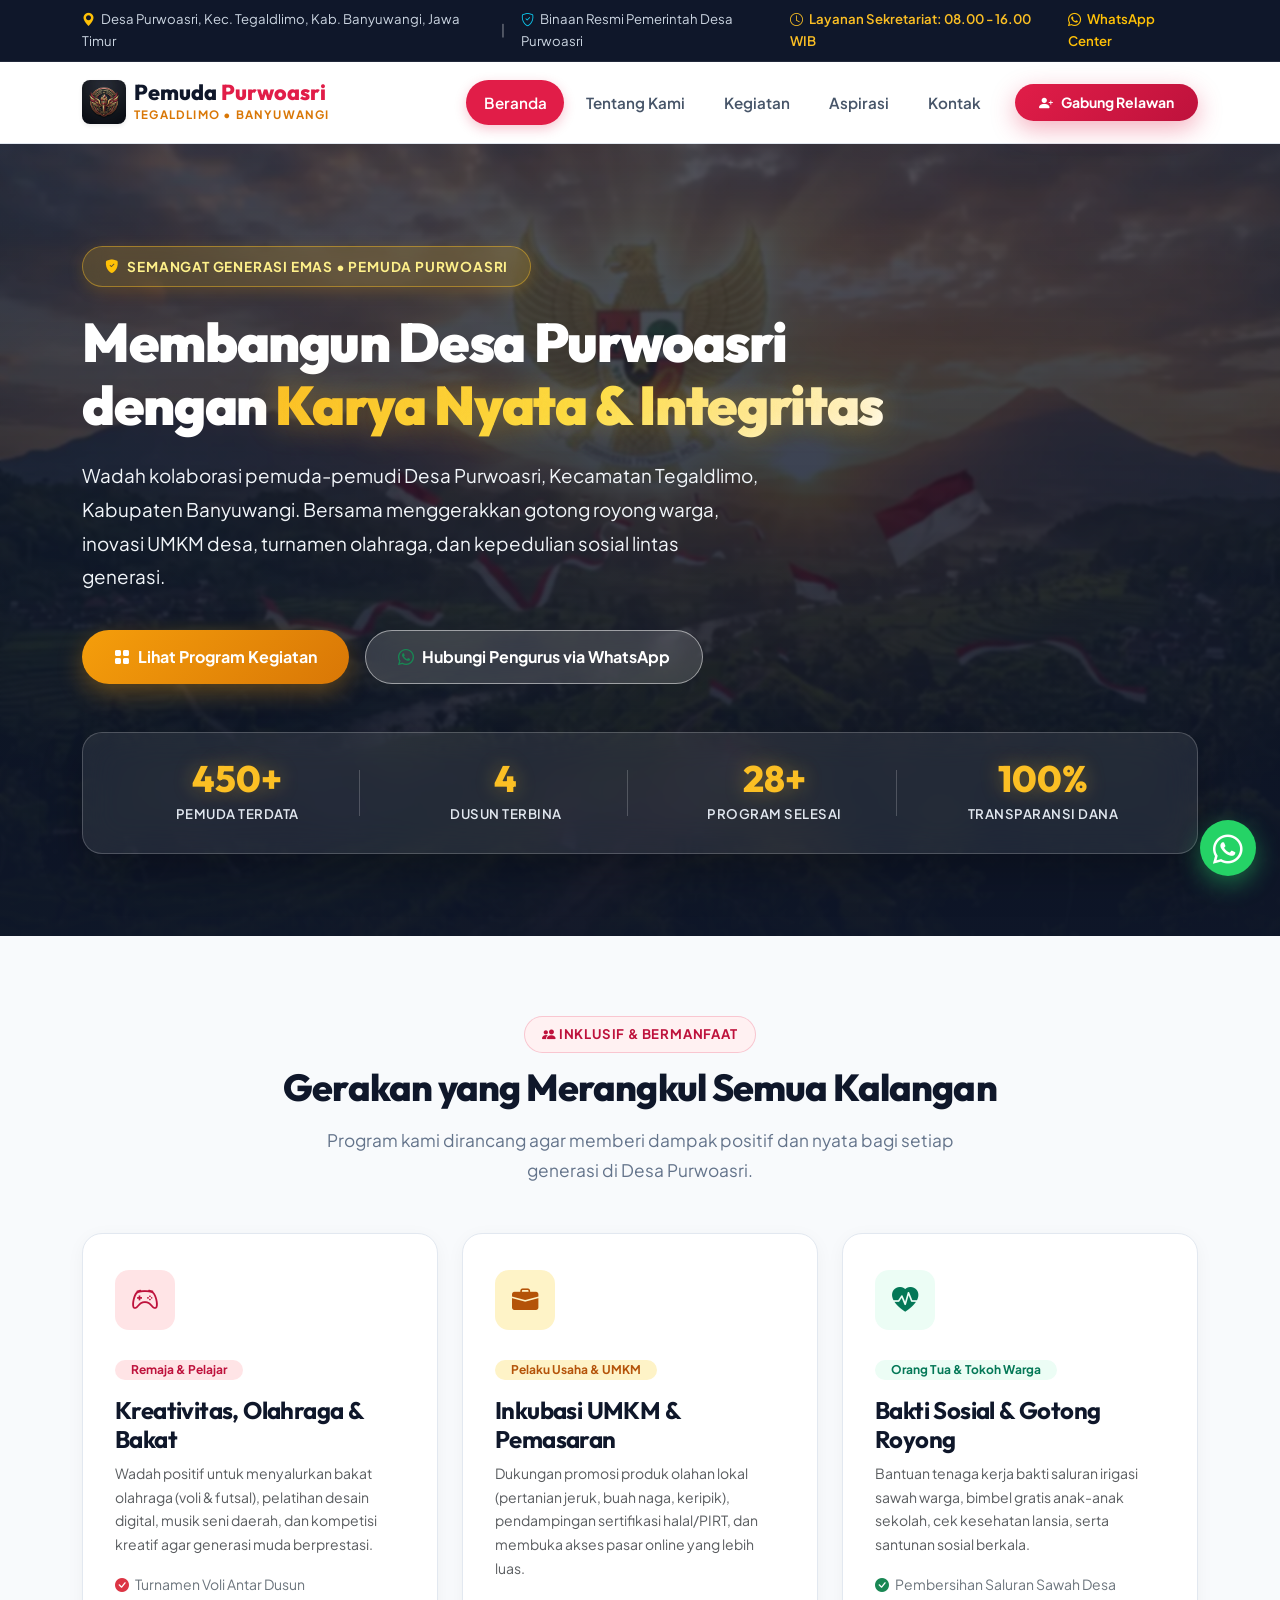
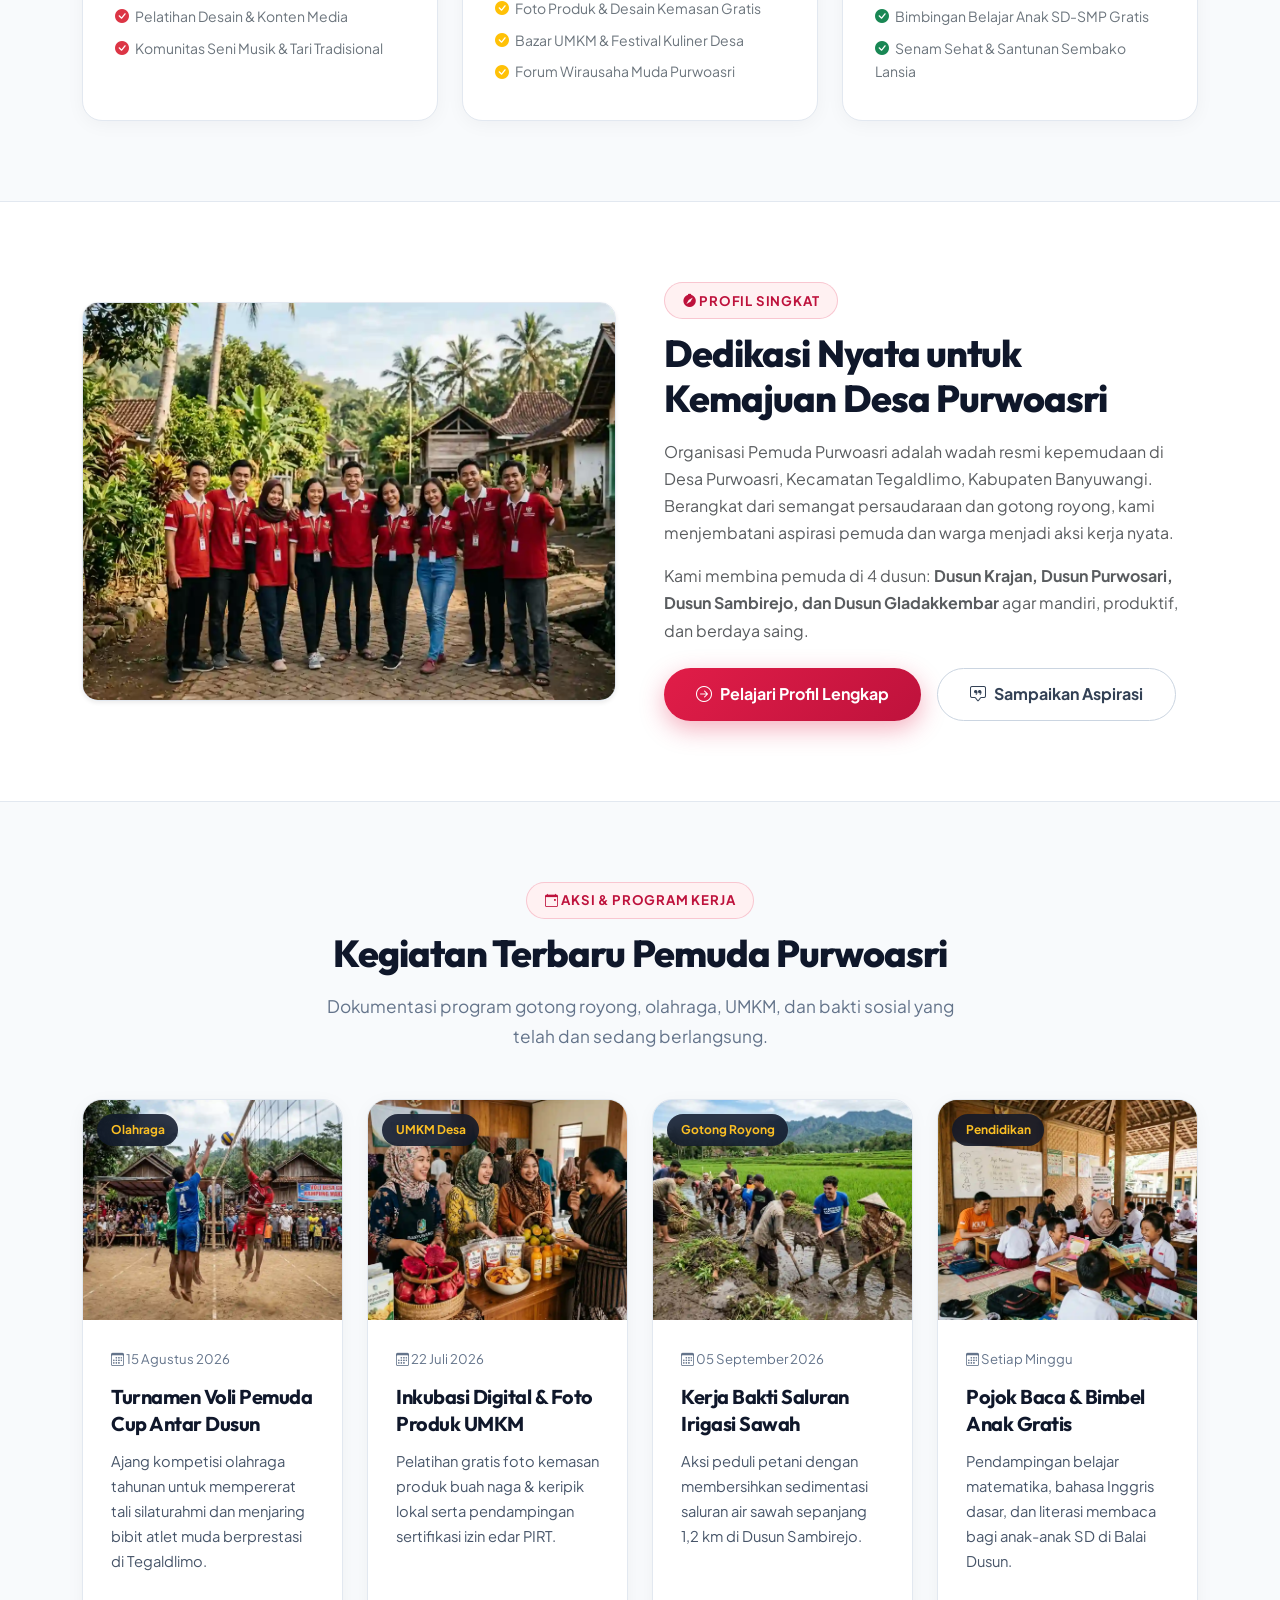
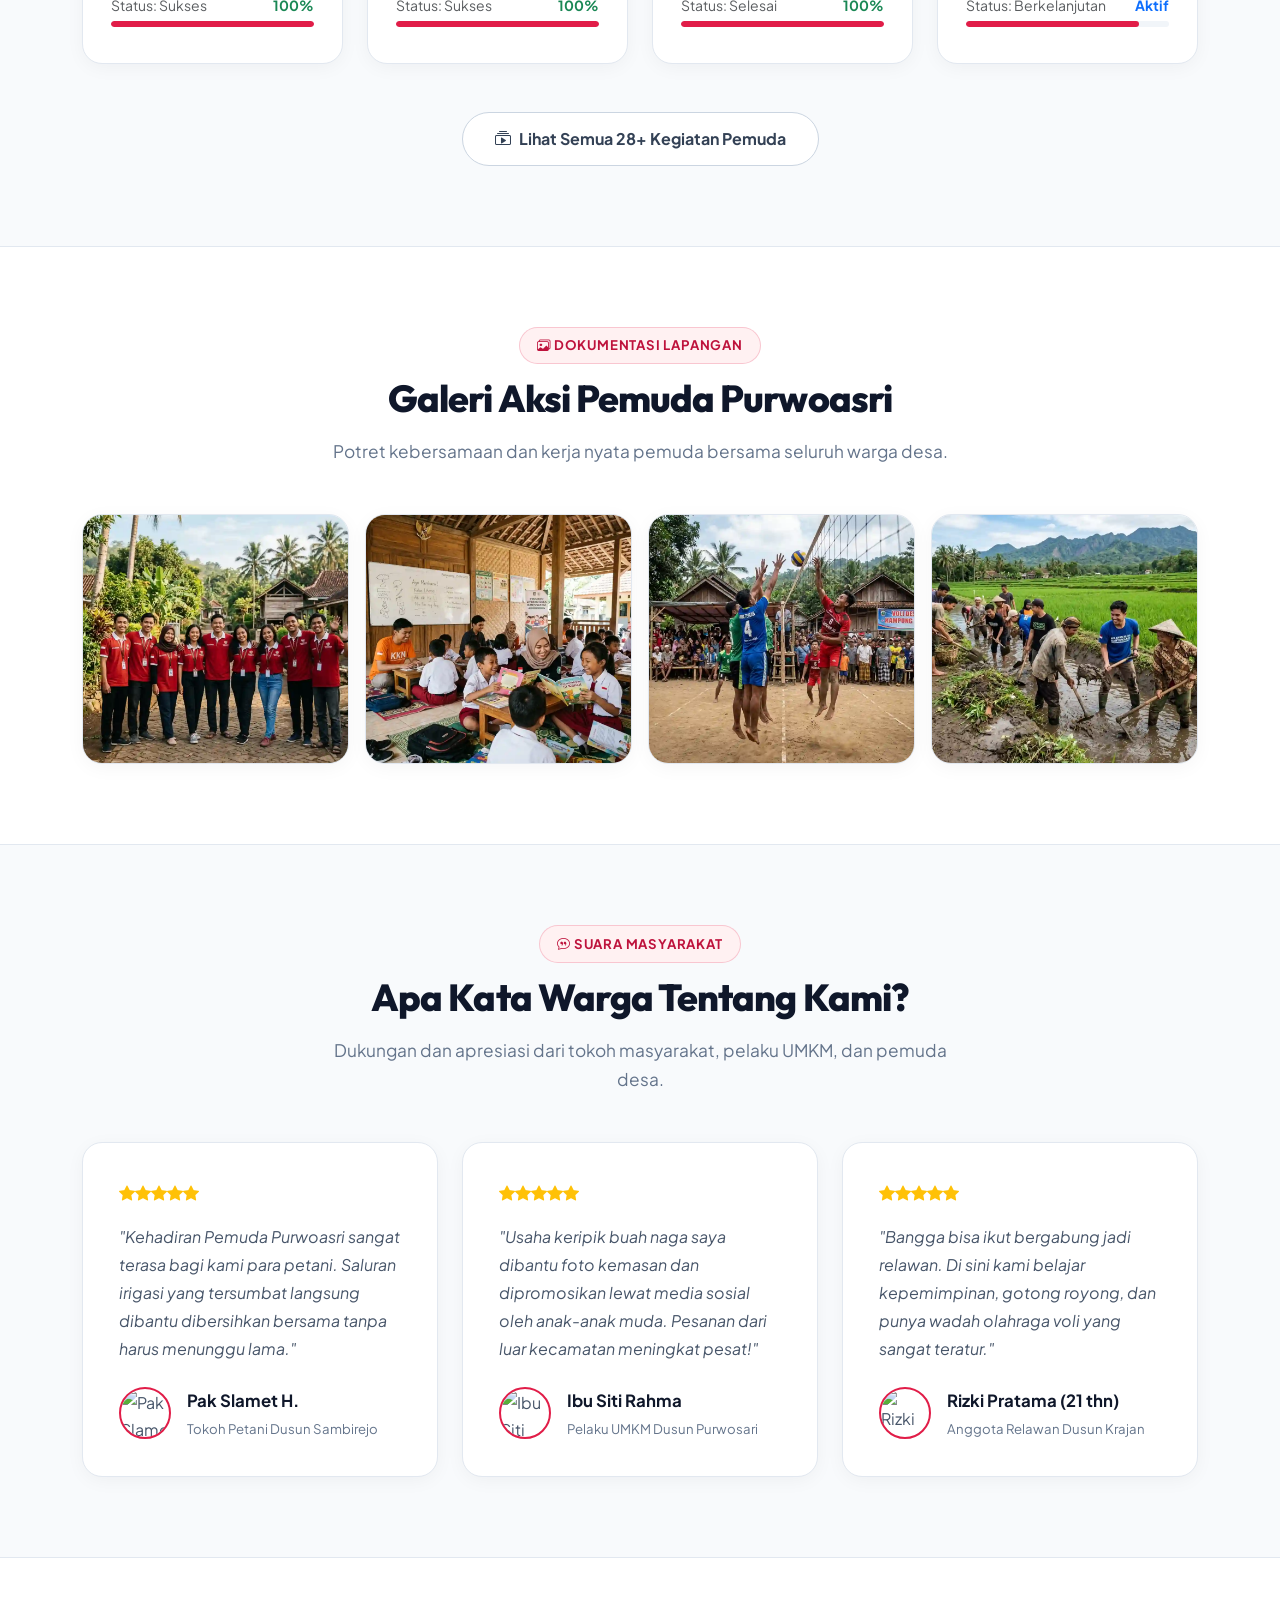
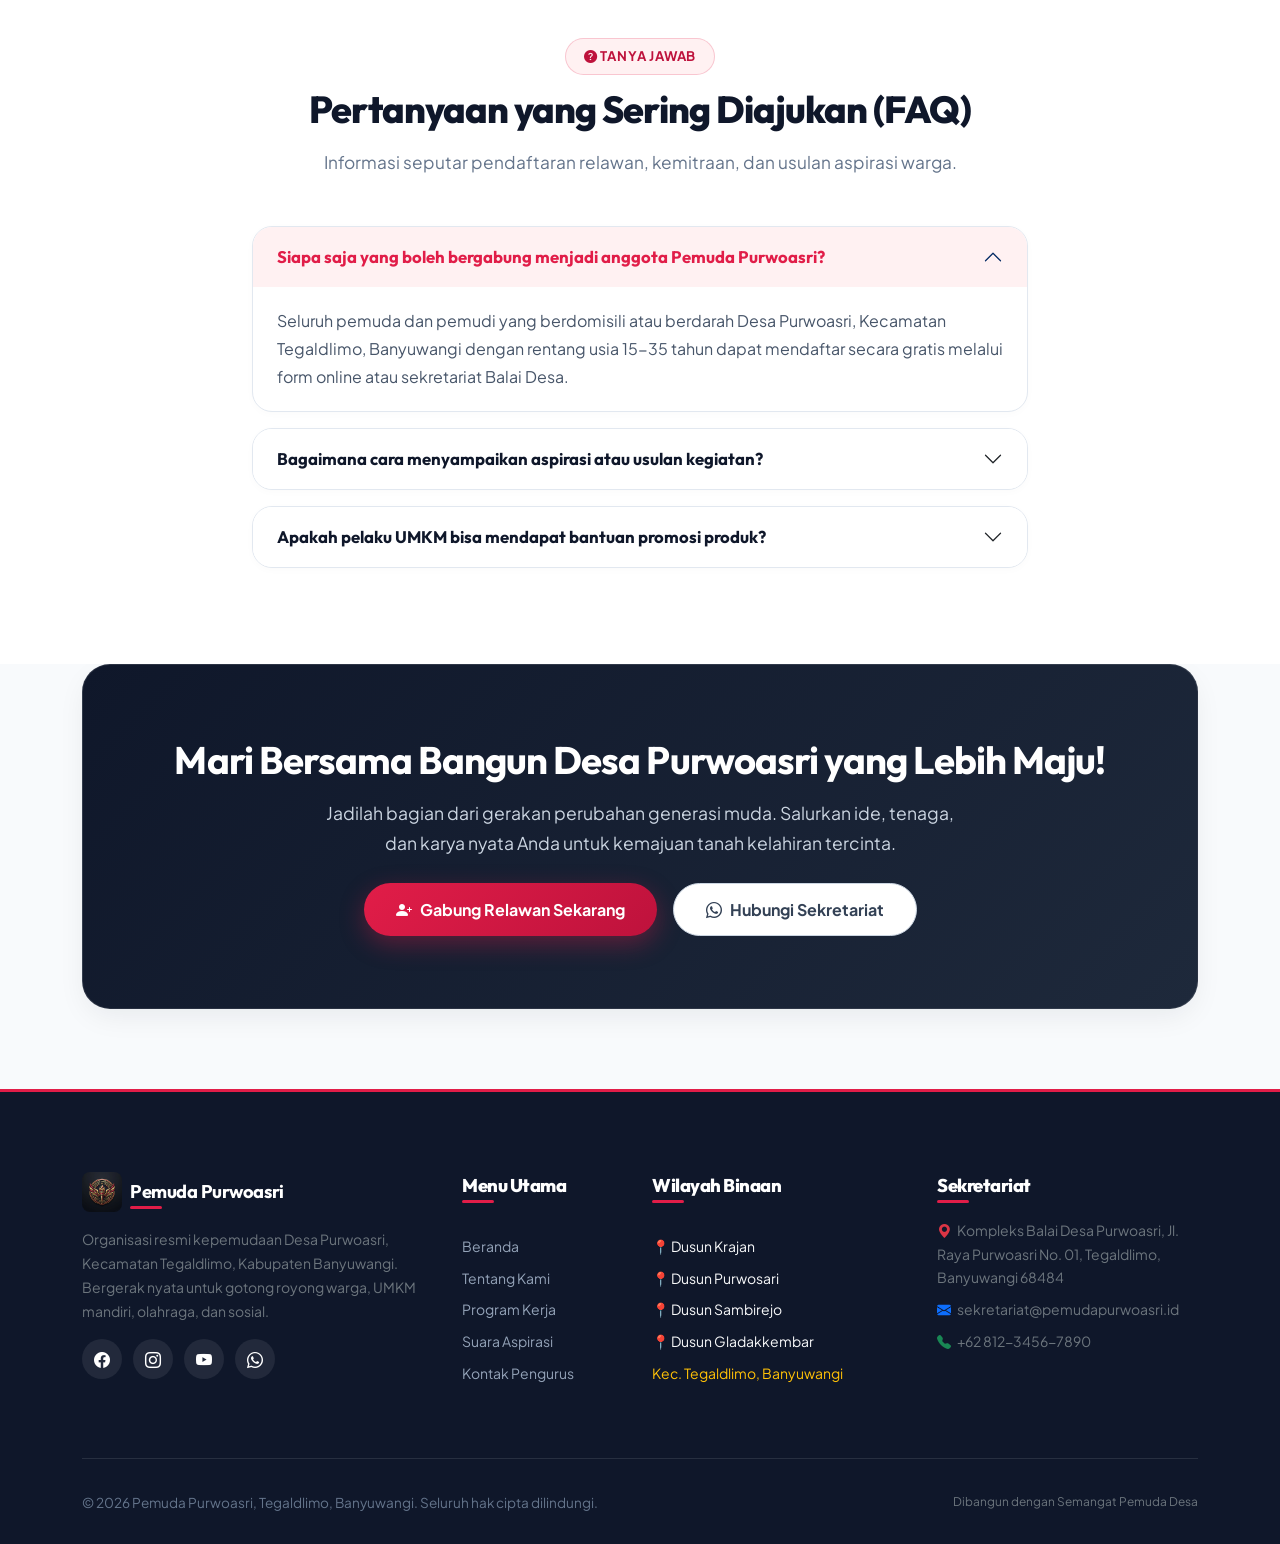
==== commit f415be23: "ya" ====
--- a/index.html
+++ b/index.html
@@ -34,8 +34,8 @@
   <meta name="twitter:image" content="https://pemuda-purwoasri.vercel.app/assets/img/hero-garuda.webp" />
 
   <!-- Favicon & Mobile Theme -->
-  <link rel="icon" type="image/svg+xml" href="assets/img/favicon.svg" />
-  <link rel="apple-touch-icon" href="assets/img/favicon.svg" />
+  <link rel="icon" type="image/webp" href="assets/img/favicon.webp" />
+  <link rel="apple-touch-icon" href="assets/img/favicon.webp" />
   <meta name="theme-color" content="#e11d48" />
 
   <!-- ======= SCHEMA MARKUP (JSON-LD) UNTUK GEO, SEO & AEO ======= -->
@@ -49,7 +49,7 @@
         "name": "Organisasi Pemuda Purwoasri",
         "alternateName": "Karang Taruna Pemuda Purwoasri",
         "url": "https://pemuda-purwoasri.vercel.app/",
-        "logo": "https://pemuda-purwoasri.vercel.app/assets/img/favicon.svg",
+        "logo": "https://pemuda-purwoasri.vercel.app/assets/img/logo.webp",
         "image": "https://pemuda-purwoasri.vercel.app/assets/img/hero-garuda.webp",
         "description": "Organisasi kepemudaan resmi Desa Purwoasri, Kecamatan Tegaldlimo, Kabupaten Banyuwangi. Bergerak di bidang gotong royong lingkungan, inkubasi UMKM, olahraga, dan pengabdian sosial lintas generasi.",
         "address": {
@@ -173,7 +173,7 @@
     <div class="container">
       <!-- Logo Branding -->
       <a class="navbar-brand d-flex align-items-center gap-2" href="/">
-        <img src="assets/img/favicon.svg" alt="Logo Pemuda Purwoasri" width="44" height="44" class="rounded-3 shadow-sm" />
+        <img src="assets/img/logo.webp" alt="Logo Pemuda Purwoasri" width="44" height="44" class="rounded-3 shadow-sm" />
         <div class="brand-title-wrap">
           <span class="title">Pemuda <span style="color: var(--primary-red);">Purwoasri</span></span>
           <span class="sub d-block">Tegaldlimo • Banyuwangi</span>
@@ -660,7 +660,7 @@
         <!-- Col 1 -->
         <div class="col-lg-4 col-md-6">
           <div class="d-flex align-items-center gap-2 mb-3">
-            <img src="assets/img/favicon.svg" alt="Logo Pemuda Purwoasri" width="40" height="40" class="rounded-3" />
+            <img src="assets/img/logo.webp" alt="Logo Pemuda Purwoasri" width="40" height="40" class="rounded-3" />
             <h5 class="mb-0 text-white fw-bold">Pemuda Purwoasri</h5>
           </div>
           <p class="small text-secondary mb-3">
--- a/assets/css/style.css
+++ b/assets/css/style.css
@@ -157,6 +157,16 @@
   background: #ffffff;
   box-shadow: 0 10px 30px rgba(15, 23, 42, 0.08);
   padding: 0.65rem 0;
+}
+
+.navbar-brand img {
+  object-fit: cover;
+  border-radius: 10px;
+  transition: transform 0.25s ease;
+}
+
+.navbar-brand:hover img {
+  transform: scale(1.05);
 }
 
 .navbar-brand .brand-title-wrap .title {
@@ -349,6 +359,7 @@
 .hero-title-garuda span {
   background: linear-gradient(135deg, #fbbf24 0%, #fde047 50%, #ffffff 100%);
   -webkit-background-clip: text;
+  background-clip: text;
   -webkit-text-fill-color: transparent;
   text-shadow: 0 0 30px rgba(251, 191, 36, 0.35);
 }
@@ -787,6 +798,135 @@
 }
 
 /* =======================================================
+   INNER PAGES COMPONENTS: FILTER, ACTIVITIES, FORMS, CONTACT
+   ======================================================= */
+.filter-btn {
+  background: #ffffff;
+  border: 1.5px solid #e2e8f0;
+  color: #475569;
+  font-weight: 600;
+  font-size: 0.875rem;
+  padding: 0.6rem 1.35rem;
+  border-radius: var(--radius-pill);
+  transition: all 0.25s ease;
+  cursor: pointer;
+  box-shadow: 0 2px 6px rgba(0, 0, 0, 0.02);
+}
+
+.filter-btn:hover {
+  background: var(--primary-light);
+  border-color: var(--primary-rose);
+  color: var(--primary-crimson);
+}
+
+.filter-btn.active {
+  background: var(--primary-red);
+  border-color: var(--primary-red);
+  color: #ffffff;
+  box-shadow: 0 4px 14px rgba(225, 29, 72, 0.35);
+}
+
+.activity-card {
+  background: #ffffff;
+  border-radius: var(--radius-card);
+  overflow: hidden;
+  border: 1px solid #e2e8f0;
+  box-shadow: var(--shadow-subtle);
+  transition: all 0.35s ease;
+}
+
+.activity-card:hover {
+  transform: translateY(-6px);
+  box-shadow: var(--shadow-card);
+  border-color: rgba(225, 29, 72, 0.25);
+}
+
+.activity-img {
+  width: 100%;
+  height: 220px;
+  object-fit: cover;
+  transition: transform 0.5s ease;
+}
+
+.activity-card:hover .activity-img {
+  transform: scale(1.05);
+}
+
+.form-box {
+  background: #ffffff;
+  border: 1px solid #e2e8f0;
+  border-radius: var(--radius-card);
+  padding: 2.5rem;
+  box-shadow: var(--shadow-card);
+}
+
+.contact-card {
+  background: #ffffff;
+  border: 1px solid #e2e8f0;
+  border-radius: var(--radius-card);
+  padding: 2.25rem 2rem;
+  box-shadow: var(--shadow-subtle);
+  transition: all 0.3s ease;
+  height: 100%;
+}
+
+.contact-card:hover {
+  transform: translateY(-4px);
+  box-shadow: var(--shadow-card);
+  border-color: rgba(225, 29, 72, 0.25);
+}
+
+.contact-icon {
+  width: 58px;
+  height: 58px;
+  border-radius: 14px;
+  background: var(--primary-light);
+  color: var(--primary-red);
+  display: flex;
+  align-items: center;
+  justify-content: center;
+  font-size: 1.6rem;
+  margin-bottom: 1.25rem;
+}
+
+.section-badge {
+  display: inline-block;
+  padding: 0.35rem 0.95rem;
+  background: var(--primary-light);
+  color: var(--primary-crimson);
+  font-weight: 700;
+  font-size: 0.8rem;
+  border-radius: var(--radius-pill);
+  text-transform: uppercase;
+  letter-spacing: 0.5px;
+  margin-bottom: 0.75rem;
+}
+
+.status-badge-done {
+  background: #dcfce7;
+  color: #15803d;
+  font-weight: 700;
+  font-size: 0.75rem;
+  padding: 0.3rem 0.75rem;
+  border-radius: var(--radius-pill);
+  display: inline-flex;
+  align-items: center;
+  gap: 0.3rem;
+}
+
+.status-badge-process {
+  background: #fef3c7;
+  color: #b45309;
+  font-weight: 700;
+  font-size: 0.75rem;
+  padding: 0.3rem 0.75rem;
+  border-radius: var(--radius-pill);
+  display: inline-flex;
+  align-items: center;
+  gap: 0.3rem;
+}
+
+/* =======================================================
    FOOTER (EXECUTIVE DARK WITH CLEAN DETAILS)
    ======================================================= */
 .footer-dark {
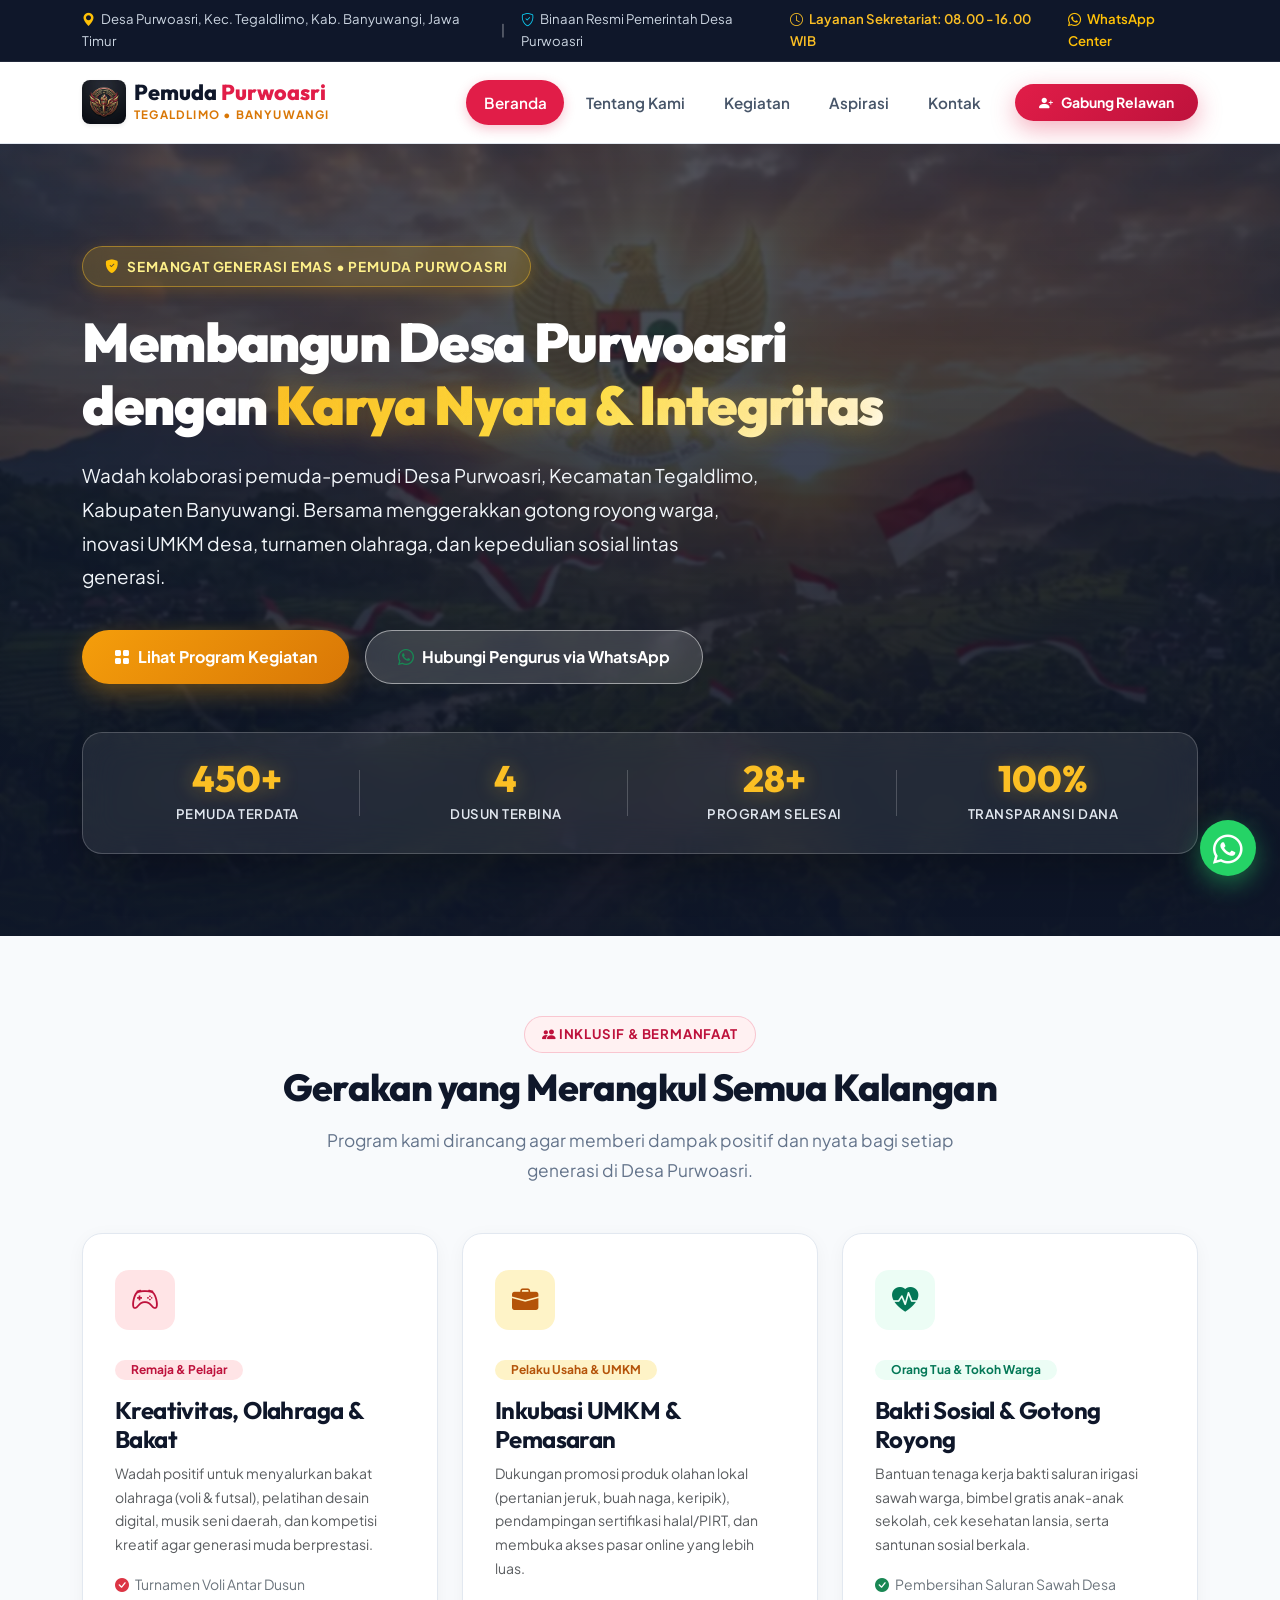
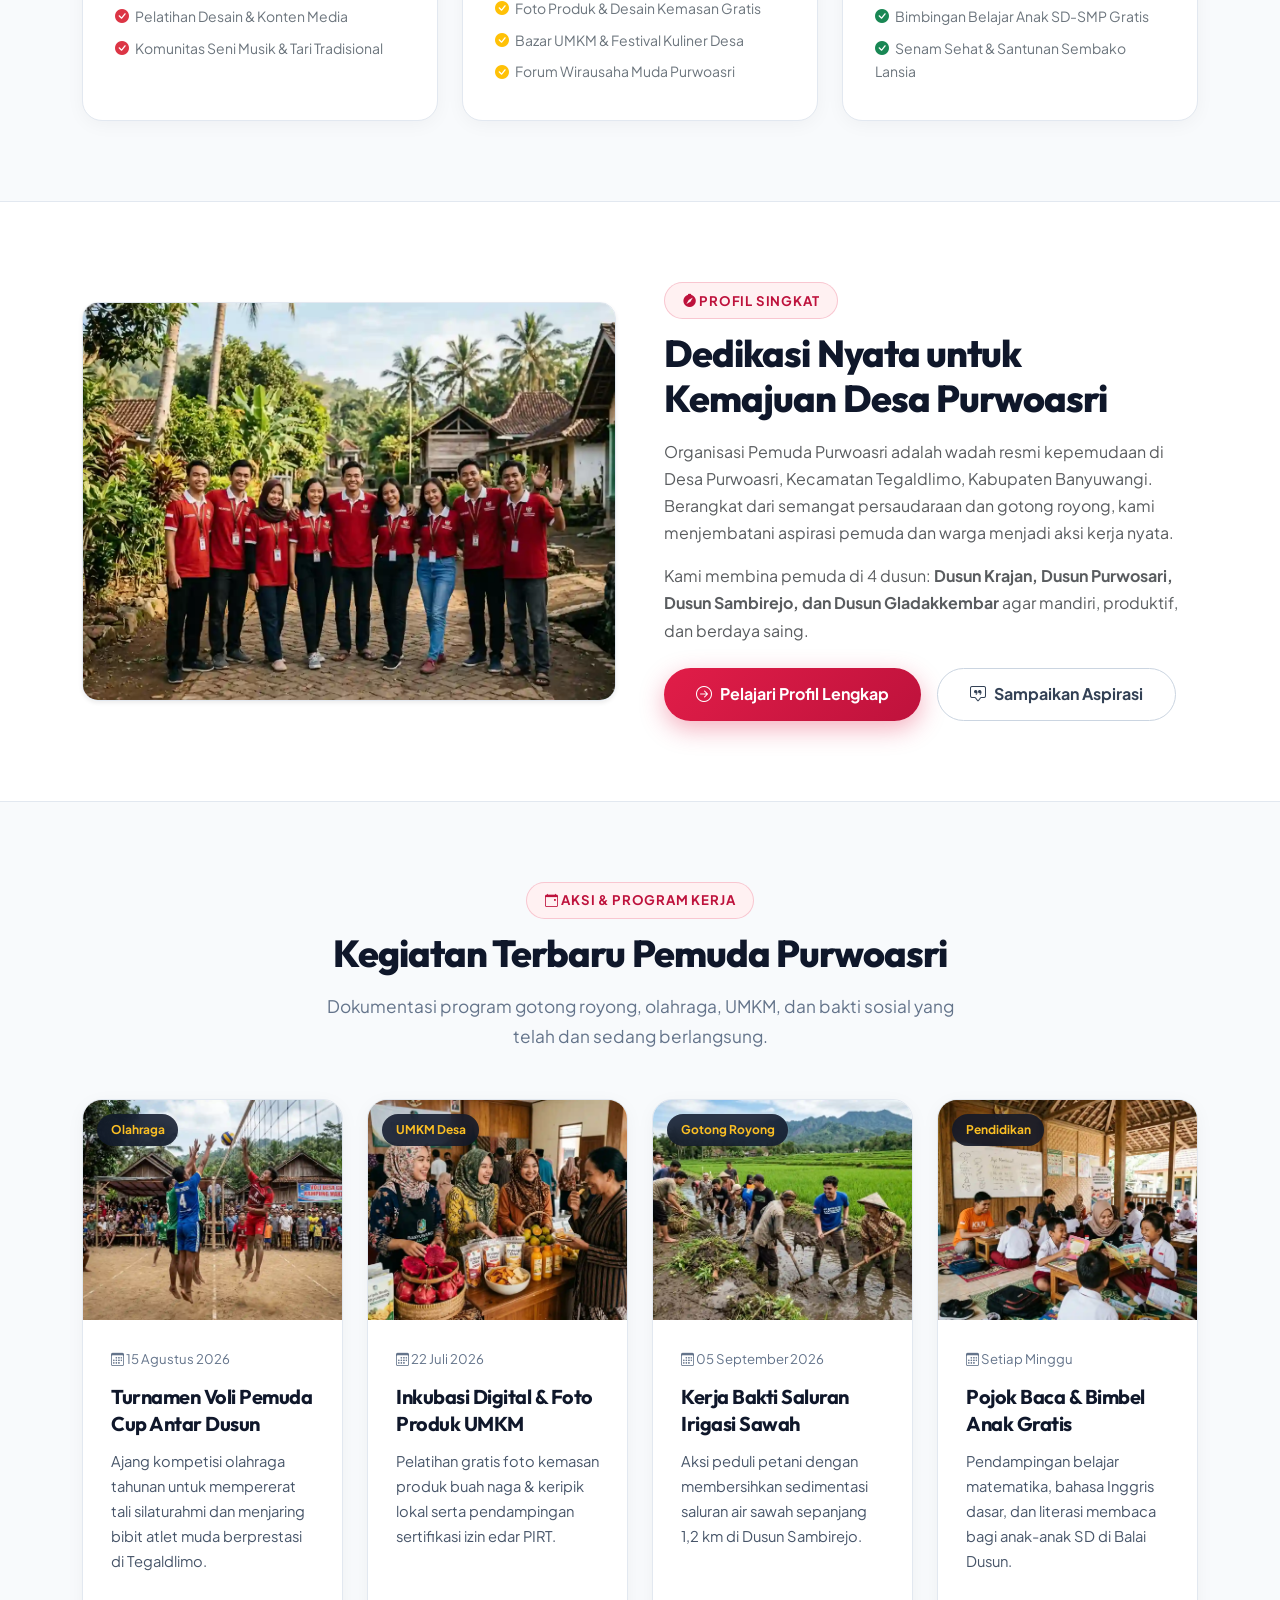
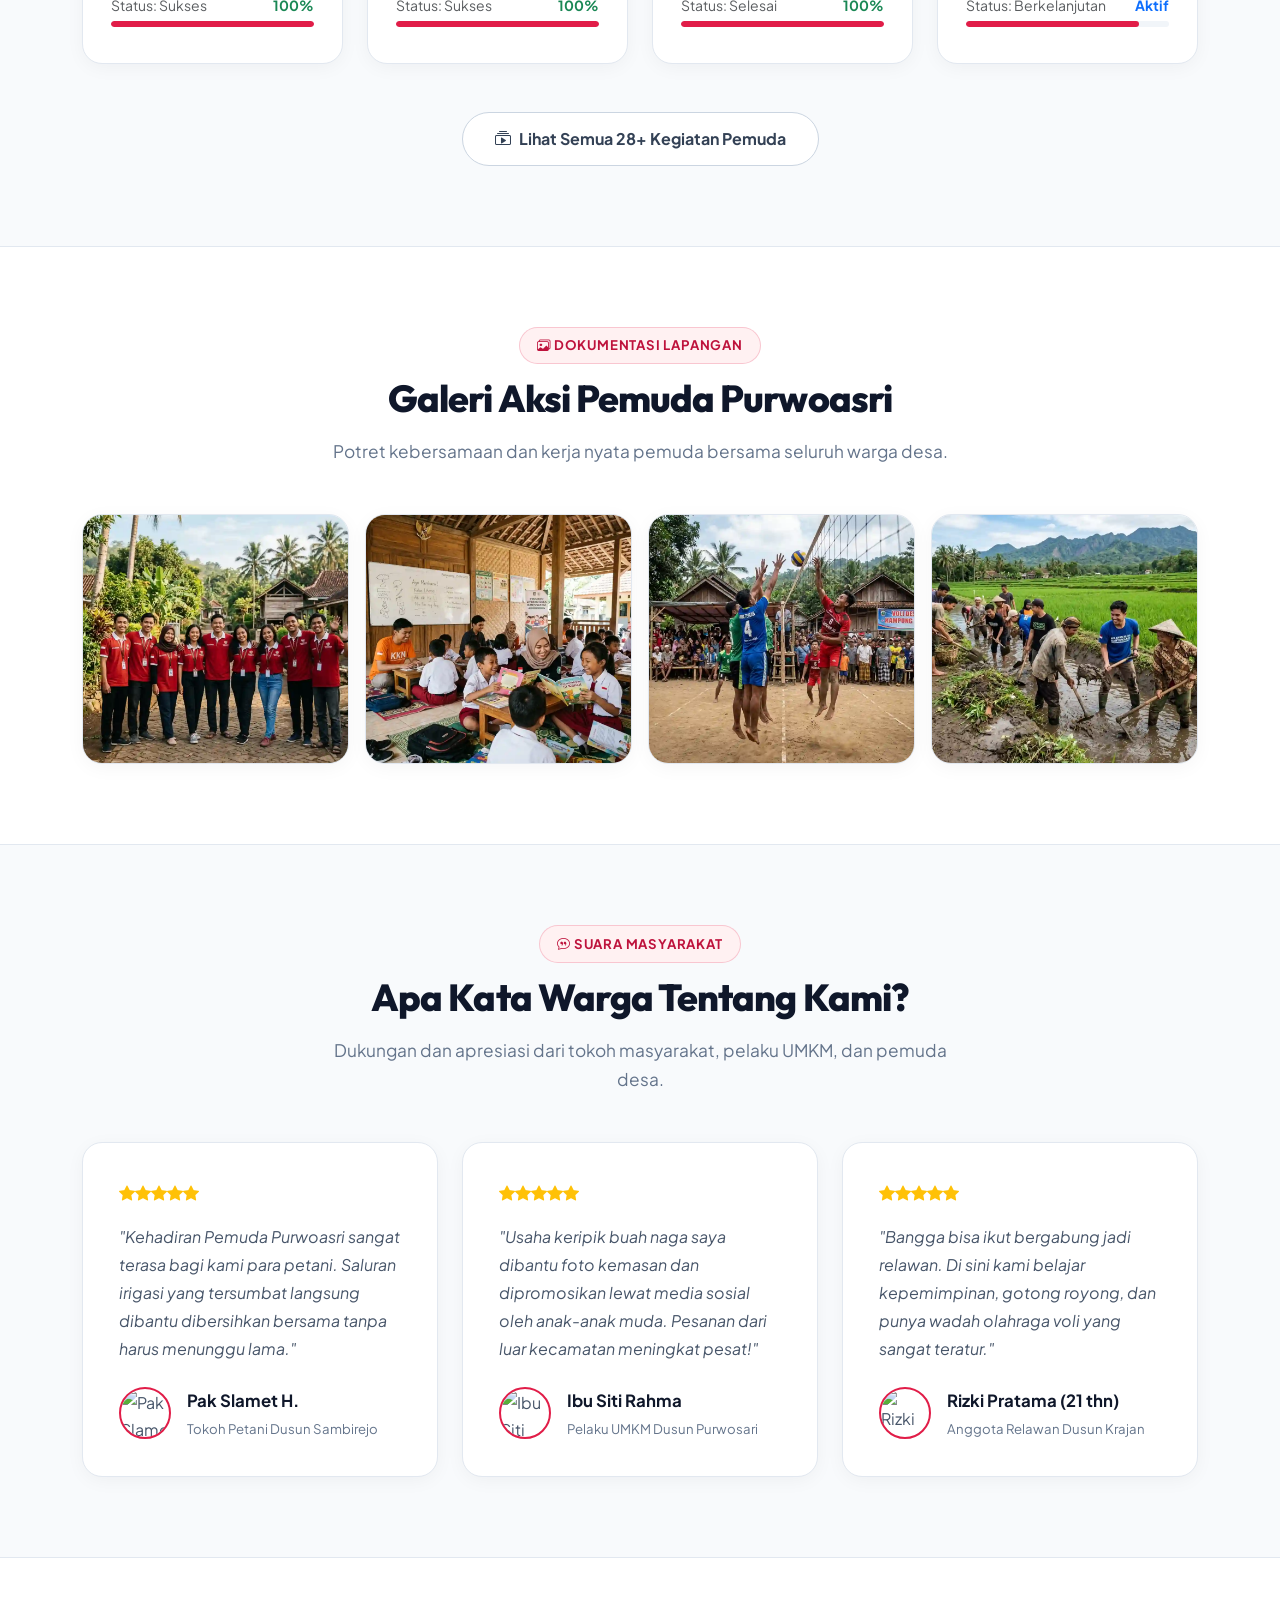
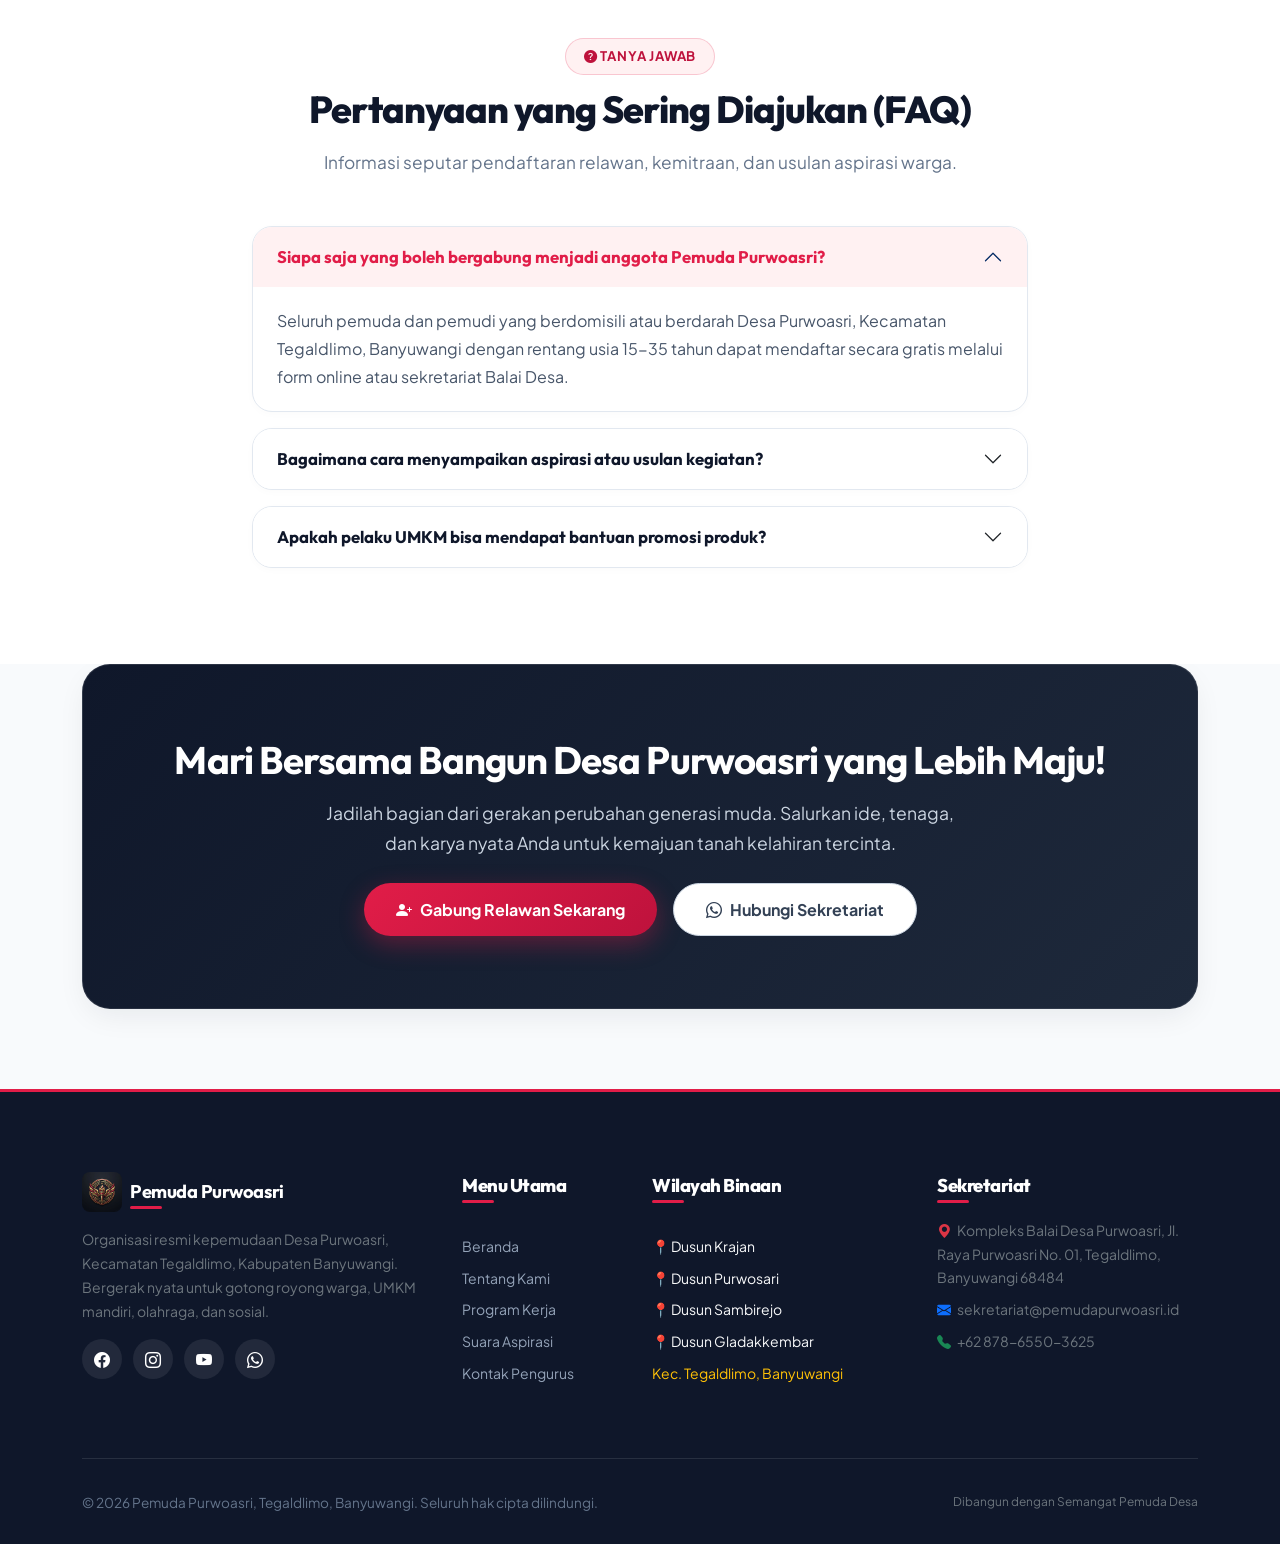
==== commit 4478eb4e: "number konsultasi" ====
--- a/index.html
+++ b/index.html
@@ -67,7 +67,7 @@
         },
         "contactPoint": {
           "@type": "ContactPoint",
-          "telephone": "+6281234567890",
+          "telephone": "+6287865503625",
           "contactType": "Sekretariat & Layanan Warga",
           "areaServed": "ID",
           "availableLanguage": ["Indonesian", "Javanese"]
@@ -129,7 +129,7 @@
             "name": "Bagaimana cara mengajukan kemitraan atau sponsorship kegiatan?",
             "acceptedAnswer": {
               "@type": "Answer",
-              "text": "Kemitraan, undangan kolaborasi, dan permohonan sponsor dapat dikirimkan ke email sekretariat@pemudapurwoasri.id atau langsung melalui hotline WhatsApp +62 812-3456-7890."
+              "text": "Kemitraan, undangan kolaborasi, dan permohonan sponsor dapat dikirimkan ke email sekretariat@pemudapurwoasri.id atau langsung melalui hotline WhatsApp +62 878-6550-3625."
             }
           }
         ]
@@ -163,7 +163,7 @@
       </div>
       <div class="d-flex align-items-center gap-3">
         <a href="kontak"><i class="bi bi-clock me-1"></i> Layanan Sekretariat: 08.00 - 16.00 WIB</a>
-        <a href="https://wa.me/6281234567890" target="_blank" rel="noopener" class="text-warning"><i class="bi bi-whatsapp me-1"></i> WhatsApp Center</a>
+        <a href="https://wa.me/6287865503625" target="_blank" rel="noopener" class="text-warning"><i class="bi bi-whatsapp me-1"></i> WhatsApp Center</a>
       </div>
     </div>
   </aside>
@@ -226,7 +226,7 @@
               <a href="kegiatan" class="btn btn-hero-gold">
                 <i class="bi bi-grid-fill"></i> Lihat Program Kegiatan
               </a>
-              <a href="https://wa.me/6281234567890" target="_blank" rel="noopener" class="btn btn-hero-glass">
+              <a href="https://wa.me/6287865503625" target="_blank" rel="noopener" class="btn btn-hero-glass">
                 <i class="bi bi-whatsapp text-success"></i> Hubungi Pengurus via WhatsApp
               </a>
             </div>
@@ -643,7 +643,7 @@
             <button class="btn btn-hero-primary" data-bs-toggle="modal" data-bs-target="#modalGabung">
               <i class="bi bi-person-plus-fill"></i> Gabung Relawan Sekarang
             </button>
-            <a href="https://wa.me/6281234567890" target="_blank" rel="noopener" class="btn btn-outline-clean">
+            <a href="https://wa.me/6287865503625" target="_blank" rel="noopener" class="btn btn-outline-clean">
               <i class="bi bi-whatsapp"></i> Hubungi Sekretariat
             </a>
           </div>
@@ -670,7 +670,7 @@
             <a href="https://facebook.com/pemudapurwoasri" target="_blank" rel="noopener" aria-label="Facebook"><i class="bi bi-facebook"></i></a>
             <a href="https://instagram.com/pemudapurwoasri" target="_blank" rel="noopener" aria-label="Instagram"><i class="bi bi-instagram"></i></a>
             <a href="https://youtube.com/@pemudapurwoasri" target="_blank" rel="noopener" aria-label="YouTube"><i class="bi bi-youtube"></i></a>
-            <a href="https://wa.me/6281234567890" target="_blank" rel="noopener" aria-label="WhatsApp"><i class="bi bi-whatsapp"></i></a>
+            <a href="https://wa.me/6287865503625" target="_blank" rel="noopener" aria-label="WhatsApp"><i class="bi bi-whatsapp"></i></a>
           </div>
         </div>
 
@@ -708,7 +708,7 @@
             <i class="bi bi-envelope-fill text-primary me-1"></i> sekretariat@pemudapurwoasri.id
           </p>
           <p class="small text-secondary">
-            <i class="bi bi-telephone-fill text-success me-1"></i> +62 812-3456-7890
+            <i class="bi bi-telephone-fill text-success me-1"></i> +62 878-6550-3625
           </p>
         </div>
       </div>
@@ -721,7 +721,7 @@
   </footer>
 
   <!-- Floating Buttons -->
-  <a href="https://wa.me/6281234567890" target="_blank" rel="noopener" class="float-wa" aria-label="WhatsApp Center">
+  <a href="https://wa.me/6287865503625" target="_blank" rel="noopener" class="float-wa" aria-label="WhatsApp Center">
     <i class="bi bi-whatsapp"></i>
   </a>
   <a href="#" class="scroll-top" id="scrollTopBtn" aria-label="Kembali ke atas">
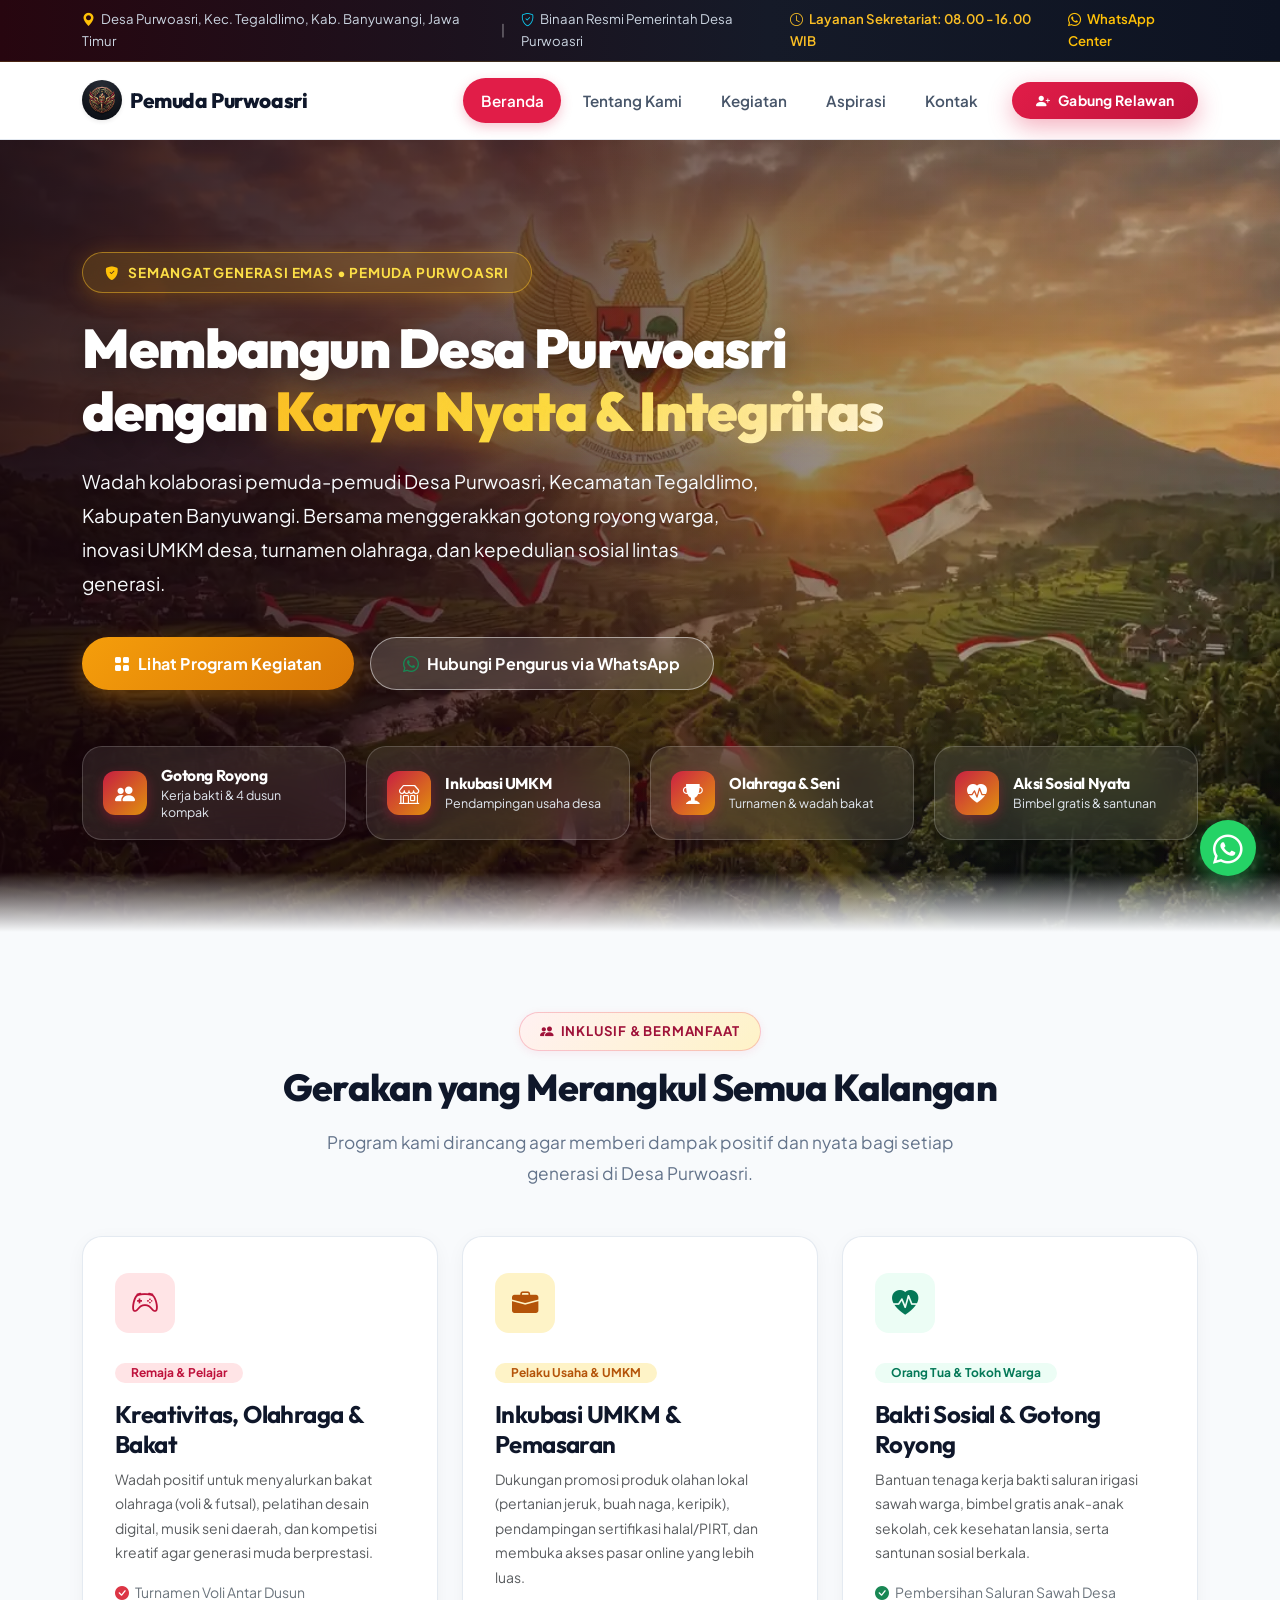
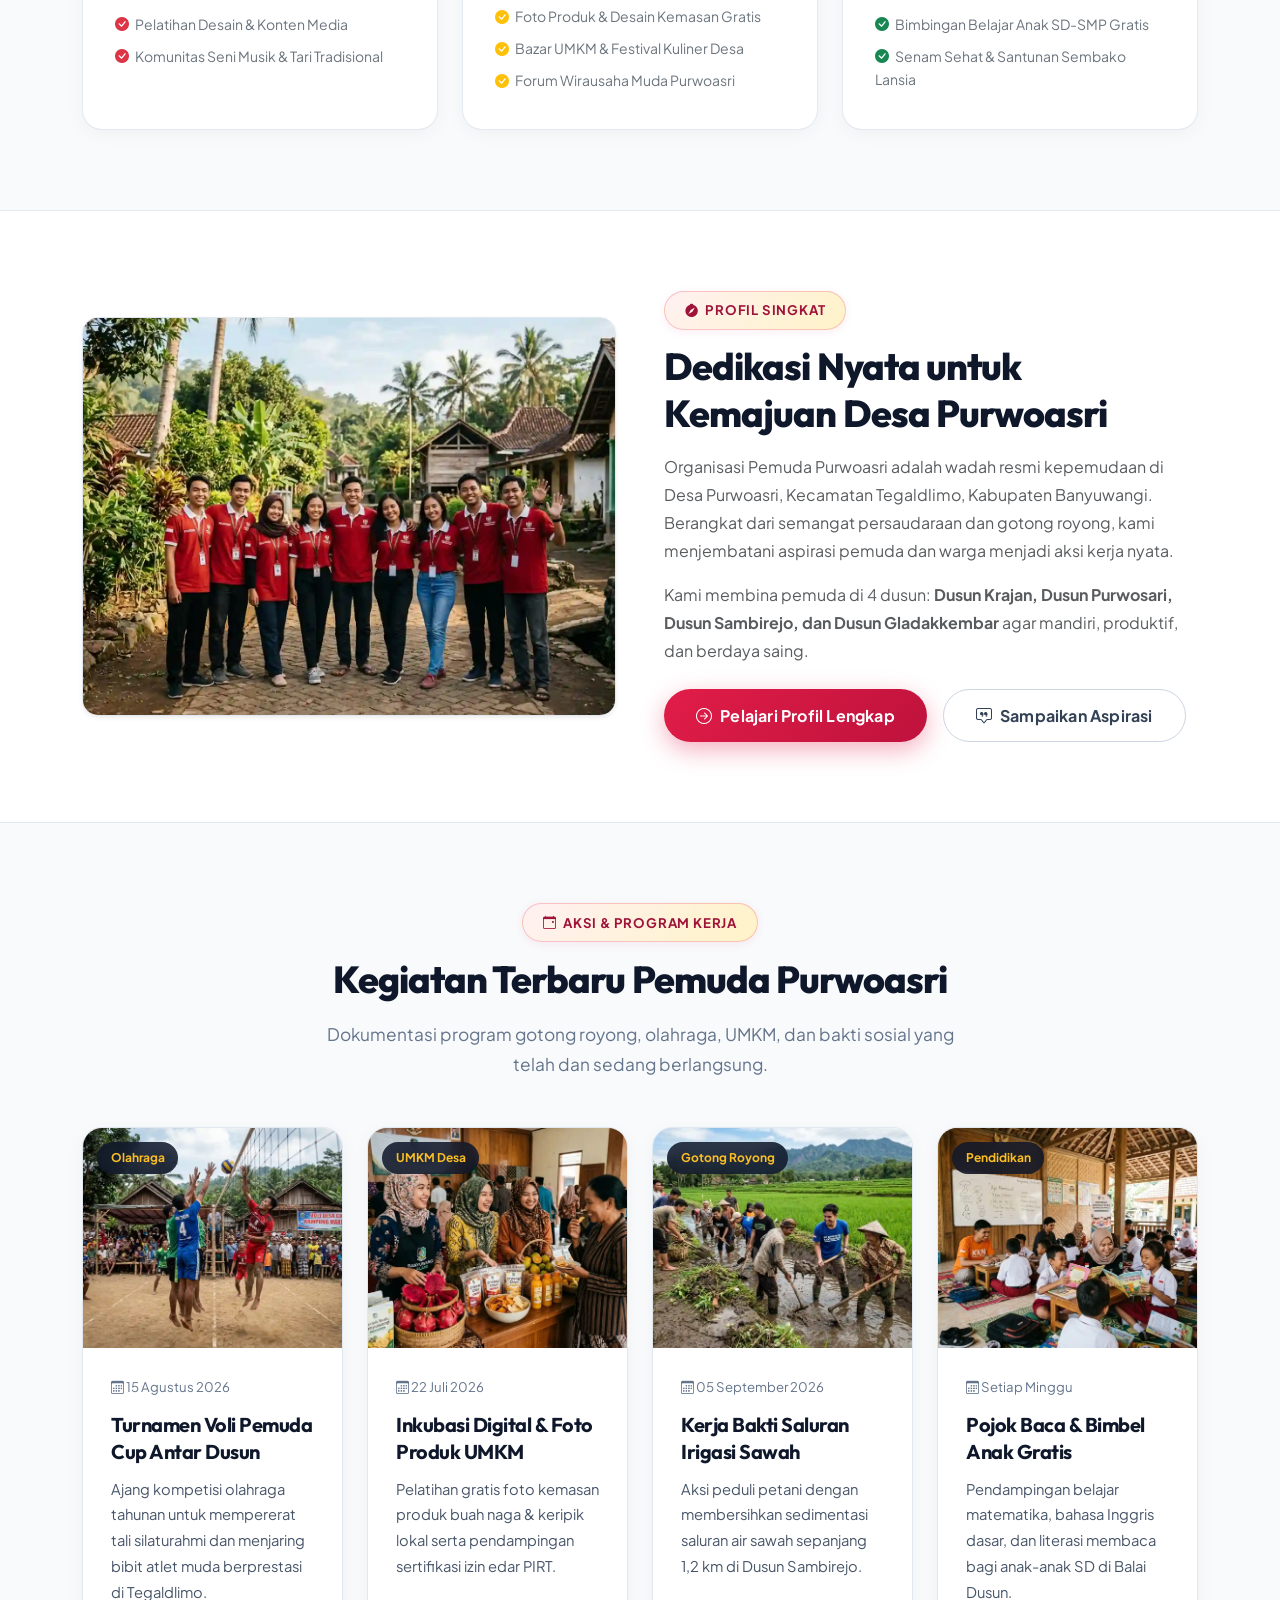
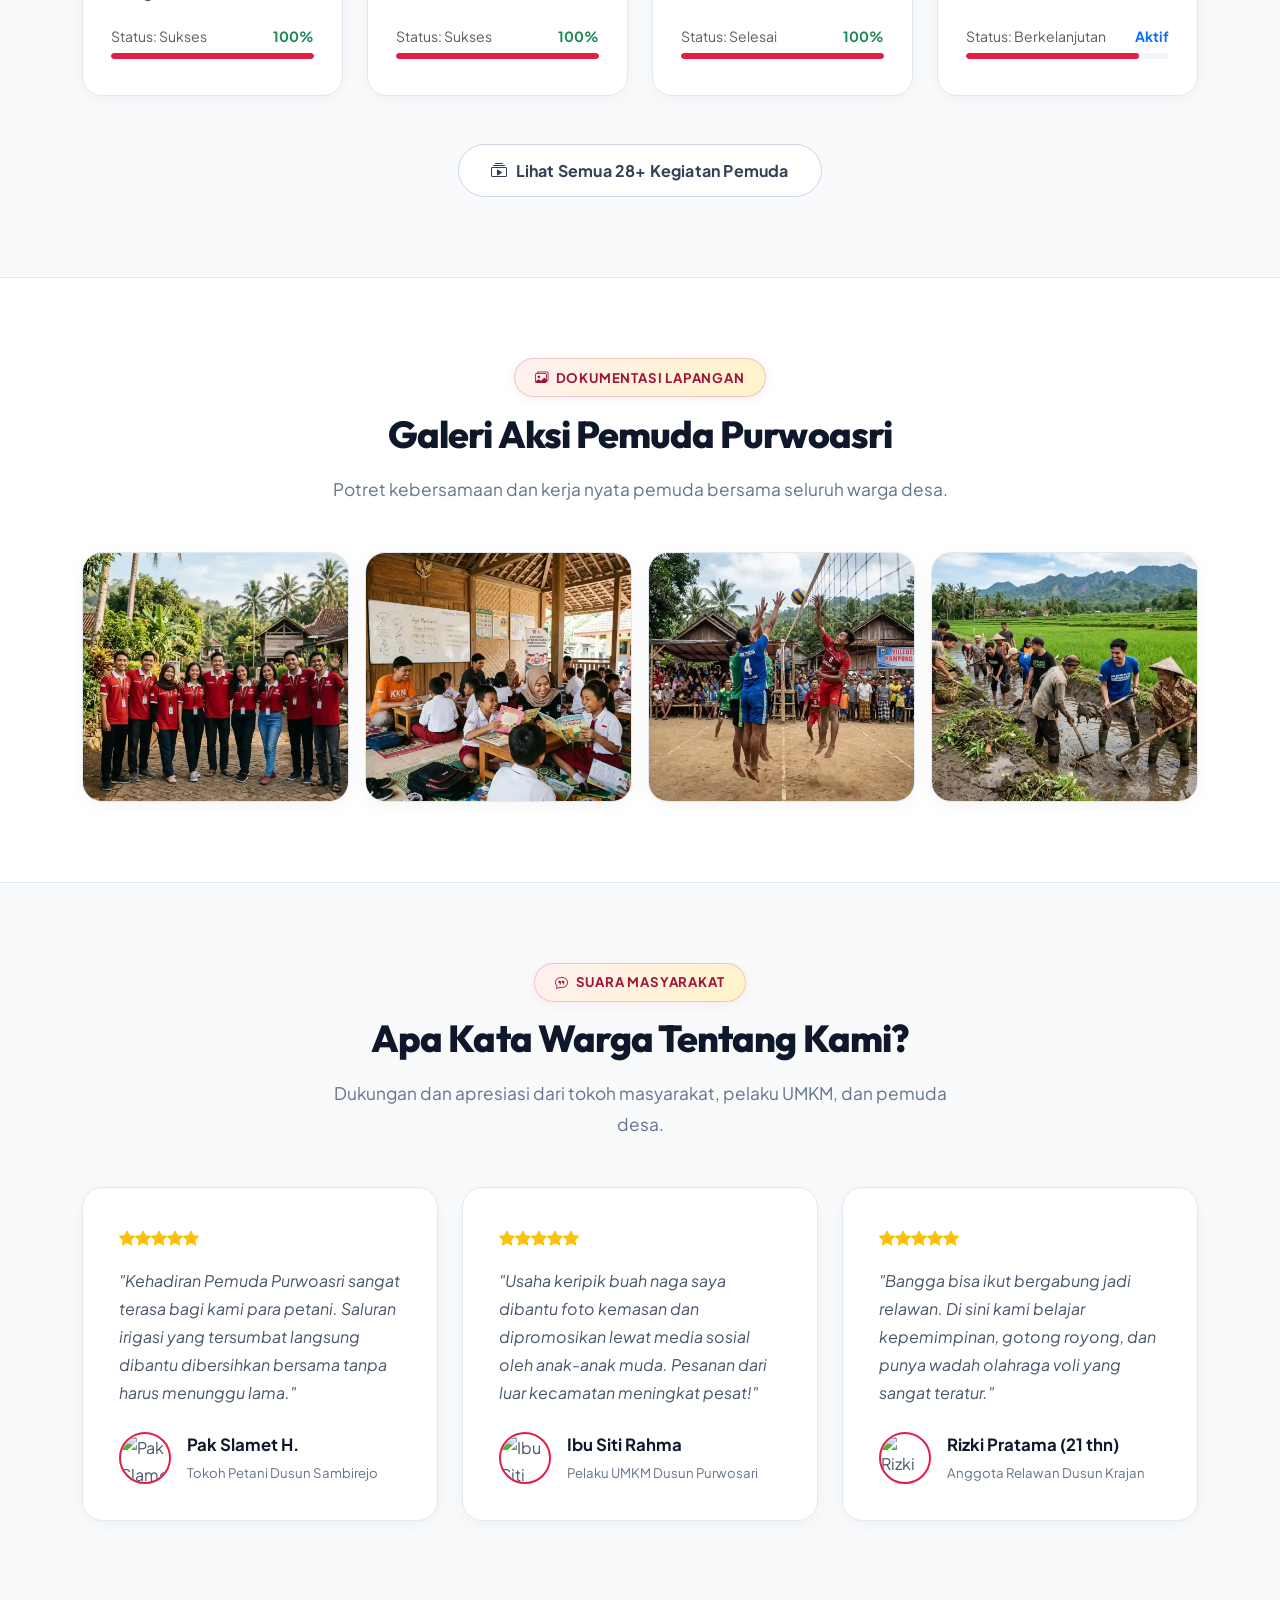
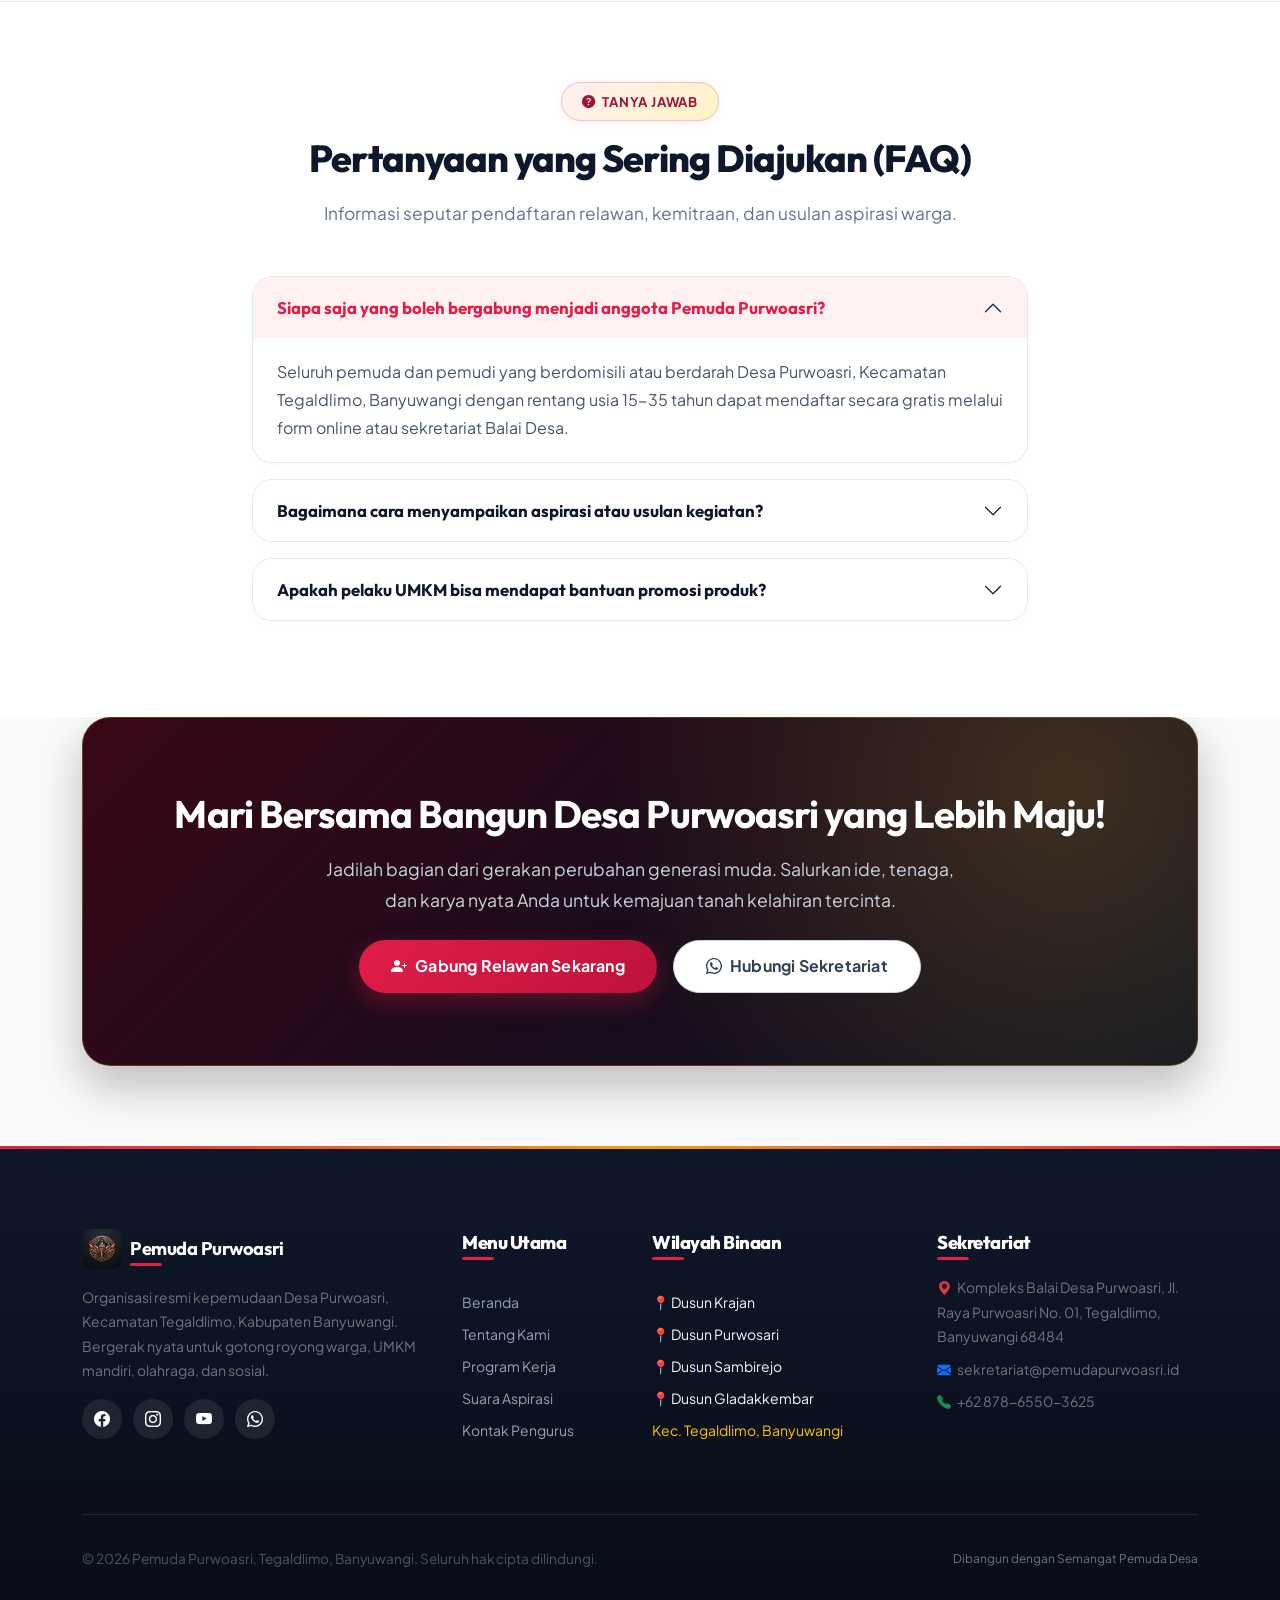
==== commit 3ad47251: "css" ====
--- a/index.html
+++ b/index.html
@@ -173,11 +173,8 @@
     <div class="container">
       <!-- Logo Branding -->
       <a class="navbar-brand d-flex align-items-center gap-2" href="/">
-        <img src="assets/img/logo.webp" alt="Logo Pemuda Purwoasri" width="44" height="44" class="rounded-3 shadow-sm" />
-        <div class="brand-title-wrap">
-          <span class="title">Pemuda <span style="color: var(--primary-red);">Purwoasri</span></span>
-          <span class="sub d-block">Tegaldlimo • Banyuwangi</span>
-        </div>
+        <img src="assets/img/logo.webp" alt="Logo Pemuda Purwoasri" width="40" height="40" class="rounded-circle shadow-sm" />
+        <span class="brand-title">Pemuda Purwoasri</span>
       </a>
 
       <!-- Hamburger Toggler -->
@@ -233,23 +230,43 @@
           </div>
         </div>
 
-        <!-- Hero Stats Integrated in Full Background -->
-        <div class="hero-stats-garuda">
-          <div class="hero-stat-box">
-            <div class="hero-stat-number">450+</div>
-            <div class="hero-stat-label">Pemuda Terdata</div>
-          </div>
-          <div class="hero-stat-box">
-            <div class="hero-stat-number">4</div>
-            <div class="hero-stat-label">Dusun Terbina</div>
-          </div>
-          <div class="hero-stat-box">
-            <div class="hero-stat-number">28+</div>
-            <div class="hero-stat-label">Program Selesai</div>
-          </div>
-          <div class="hero-stat-box">
-            <div class="hero-stat-number">100%</div>
-            <div class="hero-stat-label">Transparansi Dana</div>
+        <!-- Hero Quick Pillars (4 Pilar Fokus Interaktif Pemuda Purwoasri) -->
+        <div class="hero-pillars-grid">
+          <div class="hero-pillar-card">
+            <div class="pillar-icon">
+              <i class="bi bi-people-fill"></i>
+            </div>
+            <div class="pillar-info">
+              <h6 class="pillar-title">Gotong Royong</h6>
+              <p class="pillar-sub">Kerja bakti & 4 dusun kompak</p>
+            </div>
+          </div>
+          <div class="hero-pillar-card">
+            <div class="pillar-icon">
+              <i class="bi bi-shop"></i>
+            </div>
+            <div class="pillar-info">
+              <h6 class="pillar-title">Inkubasi UMKM</h6>
+              <p class="pillar-sub">Pendampingan usaha desa</p>
+            </div>
+          </div>
+          <div class="hero-pillar-card">
+            <div class="pillar-icon">
+              <i class="bi bi-trophy-fill"></i>
+            </div>
+            <div class="pillar-info">
+              <h6 class="pillar-title">Olahraga & Seni</h6>
+              <p class="pillar-sub">Turnamen & wadah bakat</p>
+            </div>
+          </div>
+          <div class="hero-pillar-card">
+            <div class="pillar-icon">
+              <i class="bi bi-heart-pulse-fill"></i>
+            </div>
+            <div class="pillar-info">
+              <h6 class="pillar-title">Aksi Sosial Nyata</h6>
+              <p class="pillar-sub">Bimbel gratis & santunan</p>
+            </div>
           </div>
         </div>
       </div>
--- a/assets/css/style.css
+++ b/assets/css/style.css
@@ -1,35 +1,40 @@
 /* =======================================================
    DESIGN TOKENS & ROOT VARIABLES
    Website Resmi Pemuda Purwoasri, Tegaldlimo, Banyuwangi
-   Theme: Bersih, Elegan, Patriotik & Berwibawa
-   Garuda Pancasila & Semangat Merah Putih
+   Theme: Deep Crimson, Maroon & Radiant Gold Gradient
+   Harmonized with Clean Modern Content Surfaces
    ======================================================= */
 :root {
-  /* Merah Berani & Crimson Youth Core */
+  /* Crimson, Maroon & Patriotik Red Core */
   --primary-red: #e11d48;
   --primary-crimson: #be123c;
   --primary-deep-red: #881337;
+  --primary-maroon-dark: #3b0716;
+  --primary-maroon-night: #24050d;
   --primary-ruby: #9f1239;
   --primary-rose: #f43f5e;
   --primary-light: #fff1f2;
-  --primary-glow: rgba(225, 29, 72, 0.15);
+  --primary-glow: rgba(225, 29, 72, 0.18);
 
   /* Emas Prestasi & Amber Energy */
   --accent-gold: #fbbf24;
+  --accent-gold-light: #fde047;
   --accent-amber: #f59e0b;
   --accent-dark-amber: #d97706;
   --accent-light-amber: #fef3c7;
   --accent-emerald: #10b981;
   --accent-cyan: #0284c7;
 
-  /* Surfaces & Clean Backgrounds */
+  /* Surfaces & Harmonious Clean Backgrounds */
   --surface-body: #f8fafc;
+  --surface-warm: #fcfbfa;
   --surface-card: #ffffff;
   --surface-subtle: #f1f5f9;
   --text-main: #475569;
   --text-dark: #0f172a;
   --text-muted: #64748b;
   --border-subtle: #e2e8f0;
+  --border-warm: #fed7aa;
 
   /* Multi-Generation Target Badges */
   --badge-youth-bg: #ffe4e6;
@@ -39,7 +44,7 @@
   --badge-social-bg: #ecfdf5;
   --badge-social-text: #047857;
 
-  /* Radius & Shadows */
+  /* Radius & Harmonized Shadows */
   --radius-pill: 50rem;
   --radius-card: 1.25rem;
   --radius-xl: 1.75rem;
@@ -103,10 +108,23 @@
 }
 
 h1, h2, h3, h4, h5, h6, .font-heading {
-  font-family: 'Outfit', sans-serif;
+  font-family: 'Outfit', -apple-system, BlinkMacSystemFont, sans-serif;
   font-weight: 800;
   letter-spacing: -0.025em;
   color: var(--text-dark);
+  line-height: 1.25;
+}
+
+p, .text-main {
+  font-family: 'Plus Jakarta Sans', sans-serif;
+  color: var(--text-main);
+  line-height: 1.75;
+}
+
+.btn {
+  font-family: 'Plus Jakarta Sans', sans-serif;
+  font-weight: 700;
+  letter-spacing: 0.2px;
 }
 
 a {
@@ -124,11 +142,11 @@
    TOP ANNOUNCEMENT BAR
    ======================================================= */
 .top-announcement {
-  background: #0f172a;
+  background: linear-gradient(90deg, #27060f 0%, #151a28 60%, #0d1322 100%);
   color: #cbd5e1;
   font-size: 0.825rem;
   padding: 8px 0;
-  border-bottom: 1px solid rgba(255, 255, 255, 0.08);
+  border-bottom: 1px solid rgba(251, 191, 36, 0.16);
 }
 
 .top-announcement a {
@@ -161,29 +179,25 @@
 
 .navbar-brand img {
   object-fit: cover;
-  border-radius: 10px;
+  border-radius: 50%;
   transition: transform 0.25s ease;
 }
 
 .navbar-brand:hover img {
-  transform: scale(1.05);
-}
-
-.navbar-brand .brand-title-wrap .title {
-  font-family: 'Outfit', sans-serif;
+  transform: scale(1.08);
+}
+
+.navbar-brand .brand-title {
+  font-family: 'Outfit', -apple-system, BlinkMacSystemFont, sans-serif;
   font-weight: 800;
-  font-size: 1.35rem;
+  font-size: 1.3rem;
   color: var(--text-dark);
-  line-height: 1.1;
-  display: block;
-}
-
-.navbar-brand .brand-title-wrap .sub {
-  font-size: 0.72rem;
-  font-weight: 700;
-  color: var(--accent-dark-amber);
-  letter-spacing: 1.2px;
-  text-transform: uppercase;
+  letter-spacing: -0.02em;
+  transition: color 0.25s ease;
+}
+
+.navbar-brand:hover .brand-title {
+  color: var(--primary-crimson);
 }
 
 .navbar-nav .nav-link {
@@ -295,6 +309,7 @@
 
 /* =======================================================
    HERO SECTION (FULL BACKGROUND GARUDA PANCASILA & MERDEKA)
+   Deep Crimson Maroon to Midnight Navy with Radiant Gold Glow
    ======================================================= */
 .hero-garuda-section {
   position: relative;
@@ -302,7 +317,8 @@
   display: flex;
   align-items: center;
   color: #ffffff;
-  padding: 100px 0 80px 0;
+  padding: 110px 0 90px 0;
+  background-color: var(--primary-maroon-night);
   background-image: url('../img/hero-garuda.webp');
   background-size: cover;
   background-position: center;
@@ -313,38 +329,52 @@
 .hero-garuda-overlay {
   position: absolute;
   inset: 0;
-  background: linear-gradient(180deg, 
-    rgba(15, 23, 42, 0.72) 0%, 
-    rgba(15, 23, 42, 0.82) 45%, 
-    rgba(15, 23, 42, 0.95) 100%
-  );
-  backdrop-filter: blur(1.5px);
-  -webkit-backdrop-filter: blur(1.5px);
+  background: 
+    radial-gradient(circle at 80% 35%, rgba(251, 191, 36, 0.14) 0%, transparent 50%),
+    linear-gradient(90deg, 
+      rgba(24, 4, 10, 0.84) 0%, 
+      rgba(35, 6, 16, 0.68) 45%, 
+      rgba(13, 19, 34, 0.40) 75%,
+      rgba(13, 19, 34, 0.22) 100%
+    );
   z-index: 1;
+}
+
+/* Smooth Soft Blend into Content Surface */
+.hero-garuda-section::after {
+  content: '';
+  position: absolute;
+  bottom: 0;
+  left: 0;
+  width: 100%;
+  height: 60px;
+  background: linear-gradient(to bottom, transparent, var(--surface-body));
+  z-index: 2;
+  pointer-events: none;
 }
 
 .hero-garuda-section .container {
   position: relative;
-  z-index: 2;
+  z-index: 3;
 }
 
 .hero-tag-garuda {
   display: inline-flex;
   align-items: center;
   gap: 0.5rem;
-  background: rgba(251, 191, 36, 0.18);
-  border: 1px solid rgba(251, 191, 36, 0.45);
-  backdrop-filter: blur(10px);
-  -webkit-backdrop-filter: blur(10px);
-  color: #fef08a;
-  padding: 0.5rem 1.35rem;
+  background: rgba(251, 191, 36, 0.16);
+  border: 1px solid rgba(251, 191, 36, 0.5);
+  backdrop-filter: blur(12px);
+  -webkit-backdrop-filter: blur(12px);
+  color: #fde047;
+  padding: 0.5rem 1.4rem;
   border-radius: var(--radius-pill);
   font-weight: 700;
   font-size: 0.85rem;
   text-transform: uppercase;
   letter-spacing: 0.8px;
   margin-bottom: 1.5rem;
-  box-shadow: 0 4px 15px rgba(245, 158, 11, 0.2);
+  box-shadow: 0 4px 20px rgba(245, 158, 11, 0.25);
 }
 
 .hero-title-garuda {
@@ -354,22 +384,24 @@
   color: #ffffff;
   margin-bottom: 1.35rem;
   letter-spacing: -0.025em;
+  text-shadow: 0 4px 24px rgba(0, 0, 0, 0.35);
 }
 
 .hero-title-garuda span {
-  background: linear-gradient(135deg, #fbbf24 0%, #fde047 50%, #ffffff 100%);
+  background: linear-gradient(135deg, #fbbf24 0%, #fde047 45%, #ffffff 100%);
   -webkit-background-clip: text;
   background-clip: text;
   -webkit-text-fill-color: transparent;
-  text-shadow: 0 0 30px rgba(251, 191, 36, 0.35);
+  text-shadow: 0 0 35px rgba(251, 191, 36, 0.45);
 }
 
 .hero-subtitle-garuda {
   font-size: 1.18rem;
-  color: #f1f5f9;
+  color: #f8fafc;
   margin-bottom: 2.25rem;
   max-width: 680px;
   line-height: 1.8;
+  text-shadow: 0 2px 10px rgba(0, 0, 0, 0.25);
 }
 
 .hero-buttons-garuda {
@@ -379,51 +411,68 @@
   margin-bottom: 3rem;
 }
 
-/* Hero Stats Bar in Full Background */
-.hero-stats-garuda {
+/* Hero 4 Quick Pillars Grid (Modern Frosted Micro-Cards) */
+.hero-pillars-grid {
+  display: grid;
+  grid-template-columns: repeat(4, 1fr);
+  gap: 1.25rem;
+  margin-top: 0.5rem;
+}
+
+.hero-pillar-card {
   background: rgba(255, 255, 255, 0.08);
   backdrop-filter: blur(18px);
   -webkit-backdrop-filter: blur(18px);
-  border: 1px solid rgba(255, 255, 255, 0.2);
+  border: 1px solid rgba(255, 255, 255, 0.18);
   border-radius: var(--radius-card);
-  padding: 1.75rem 2rem;
-  display: grid;
-  grid-template-columns: repeat(4, 1fr);
-  gap: 1.5rem;
-  box-shadow: 0 20px 40px rgba(0, 0, 0, 0.25);
-}
-
-.hero-stat-box {
-  text-align: center;
-  position: relative;
-}
-
-.hero-stat-box:not(:last-child)::after {
-  content: '';
-  position: absolute;
-  right: 0;
-  top: 15%;
-  height: 70%;
-  width: 1px;
-  background: rgba(255, 255, 255, 0.2);
-}
-
-.hero-stat-number {
+  padding: 1.15rem 1.25rem;
+  display: flex;
+  align-items: center;
+  gap: 0.9rem;
+  transition: all 0.3s cubic-bezier(0.16, 1, 0.3, 1);
+  box-shadow: 0 10px 25px rgba(0, 0, 0, 0.2);
+}
+
+.hero-pillar-card:hover {
+  transform: translateY(-4px);
+  background: rgba(255, 255, 255, 0.14);
+  border-color: rgba(251, 191, 36, 0.5);
+  box-shadow: 0 16px 35px rgba(225, 29, 72, 0.28);
+}
+
+.pillar-icon {
+  width: 44px;
+  height: 44px;
+  border-radius: 12px;
+  background: linear-gradient(135deg, rgba(225, 29, 72, 0.85) 0%, rgba(245, 158, 11, 0.9) 100%);
+  color: #ffffff;
+  display: flex;
+  align-items: center;
+  justify-content: center;
+  font-size: 1.25rem;
+  flex-shrink: 0;
+  box-shadow: 0 4px 12px rgba(225, 29, 72, 0.35);
+}
+
+.pillar-info {
+  display: flex;
+  flex-direction: column;
+}
+
+.pillar-title {
+  color: #ffffff;
   font-family: 'Outfit', sans-serif;
-  font-size: 2.3rem;
-  font-weight: 800;
-  color: #fbbf24;
-  line-height: 1;
-  margin-bottom: 0.35rem;
-  text-shadow: 0 0 20px rgba(251, 191, 36, 0.35);
-}
-
-.hero-stat-label {
-  font-size: 0.825rem;
+  font-weight: 700;
+  font-size: 0.98rem;
+  margin-bottom: 0.15rem;
+  line-height: 1.2;
+}
+
+.pillar-sub {
   color: #e2e8f0;
-  font-weight: 600;
-  text-transform: uppercase;
-  letter-spacing: 0.5px;
+  font-size: 0.78rem;
+  margin-bottom: 0;
+  line-height: 1.35;
 }
 
 /* =======================================================
@@ -431,11 +480,14 @@
    ======================================================= */
 .page-header {
   position: relative;
-  background: linear-gradient(135deg, #0f172a 0%, #1e293b 60%, #334155 100%);
-  color: #ffffff;
-  padding: 80px 0 55px 0;
+  background: 
+    radial-gradient(circle at 85% 20%, rgba(251, 191, 36, 0.18) 0%, transparent 45%),
+    linear-gradient(135deg, #3b0716 0%, #1e101f 50%, #0d1322 100%);
+  color: #ffffff;
+  padding: 85px 0 60px 0;
   overflow: hidden;
-  border-bottom: 3px solid var(--primary-red);
+  border-bottom: 3px solid transparent;
+  border-image: linear-gradient(90deg, #e11d48 0%, #f59e0b 50%, #e11d48 100%) 1;
 }
 
 .page-header h1 {
@@ -443,10 +495,11 @@
   font-weight: 900;
   color: #ffffff;
   margin-bottom: 0.75rem;
+  text-shadow: 0 4px 20px rgba(0, 0, 0, 0.3);
 }
 
 .page-header p {
-  color: #cbd5e1;
+  color: #e2e8f0;
   font-size: 1.1rem;
   max-width: 620px;
 }
@@ -461,17 +514,20 @@
 }
 
 .section-tag {
-  display: inline-block;
-  padding: 0.4rem 1.1rem;
-  background: var(--primary-light);
-  color: var(--primary-crimson);
+  display: inline-flex;
+  align-items: center;
+  gap: 0.4rem;
+  padding: 0.45rem 1.25rem;
+  background: linear-gradient(135deg, #fff1f2 0%, #fef3c7 100%);
+  color: #9f1239;
   font-weight: 700;
   font-size: 0.825rem;
   border-radius: var(--radius-pill);
   text-transform: uppercase;
   letter-spacing: 0.8px;
-  margin-bottom: 0.75rem;
-  border: 1px solid rgba(225, 29, 72, 0.2);
+  margin-bottom: 0.85rem;
+  border: 1px solid rgba(225, 29, 72, 0.22);
+  box-shadow: 0 2px 10px rgba(225, 29, 72, 0.08);
 }
 
 .section-title {
@@ -494,7 +550,7 @@
   background: #ffffff;
   border-radius: var(--radius-card);
   padding: 2.25rem 2rem;
-  border: 1px solid #e2e8f0;
+  border: 1px solid rgba(226, 232, 240, 0.9);
   box-shadow: var(--shadow-subtle);
   transition: all 0.35s ease;
   height: 100%;
@@ -509,7 +565,7 @@
   left: 0;
   width: 100%;
   height: 4px;
-  background: var(--primary-red);
+  background: linear-gradient(90deg, var(--primary-red) 0%, var(--accent-gold) 100%);
   opacity: 0;
   transition: opacity 0.3s ease;
 }
@@ -774,14 +830,16 @@
    CTA BANNER (CLEAN & ELEGANT)
    ======================================================= */
 .cta-banner-clean {
-  background: linear-gradient(135deg, #0f172a 0%, #1e293b 100%);
+  background: 
+    radial-gradient(circle at 88% 20%, rgba(251, 191, 36, 0.18) 0%, transparent 45%),
+    linear-gradient(135deg, #3b0716 0%, #1a0b1b 50%, #0d1322 100%);
   border-radius: var(--radius-xl);
   padding: 4.5rem 3rem;
   color: #ffffff;
   position: relative;
   overflow: hidden;
-  box-shadow: var(--shadow-card);
-  border: 1px solid rgba(255, 255, 255, 0.1);
+  box-shadow: 0 20px 45px rgba(24, 5, 12, 0.25);
+  border: 1px solid rgba(251, 191, 36, 0.25);
 }
 
 .cta-banner-clean h2 {
@@ -930,10 +988,11 @@
    FOOTER (EXECUTIVE DARK WITH CLEAN DETAILS)
    ======================================================= */
 .footer-dark {
-  background: #0f172a;
+  background: linear-gradient(180deg, #0f172a 0%, #080c16 100%);
   color: #cbd5e1;
   padding: 80px 0 30px 0;
-  border-top: 3px solid var(--primary-red);
+  border-top: 3px solid transparent;
+  border-image: linear-gradient(90deg, #e11d48 0%, #f59e0b 50%, #e11d48 100%) 1;
   position: relative;
   width: 100%;
   overflow-x: hidden;
@@ -1073,14 +1132,9 @@
     font-size: 1.05rem;
   }
 
-  .hero-stats-garuda {
+  .hero-pillars-grid {
     grid-template-columns: repeat(2, 1fr);
-    padding: 1.5rem;
-    gap: 1.25rem;
-  }
-
-  .hero-stat-box:nth-child(2)::after {
-    display: none;
+    gap: 1rem;
   }
 
   .navbar-collapse {
@@ -1195,18 +1249,9 @@
     justify-content: center;
   }
 
-  .hero-stats-garuda {
-    grid-template-columns: repeat(2, 1fr);
-    padding: 1.25rem 1rem;
-    gap: 1rem;
-  }
-
-  .hero-stat-number {
-    font-size: 1.75rem;
-  }
-
-  .hero-stat-label {
-    font-size: 0.72rem;
+  .hero-pillars-grid {
+    grid-template-columns: 1fr;
+    gap: 0.75rem;
   }
 
   .gen-card, .testi-card, .program-body {
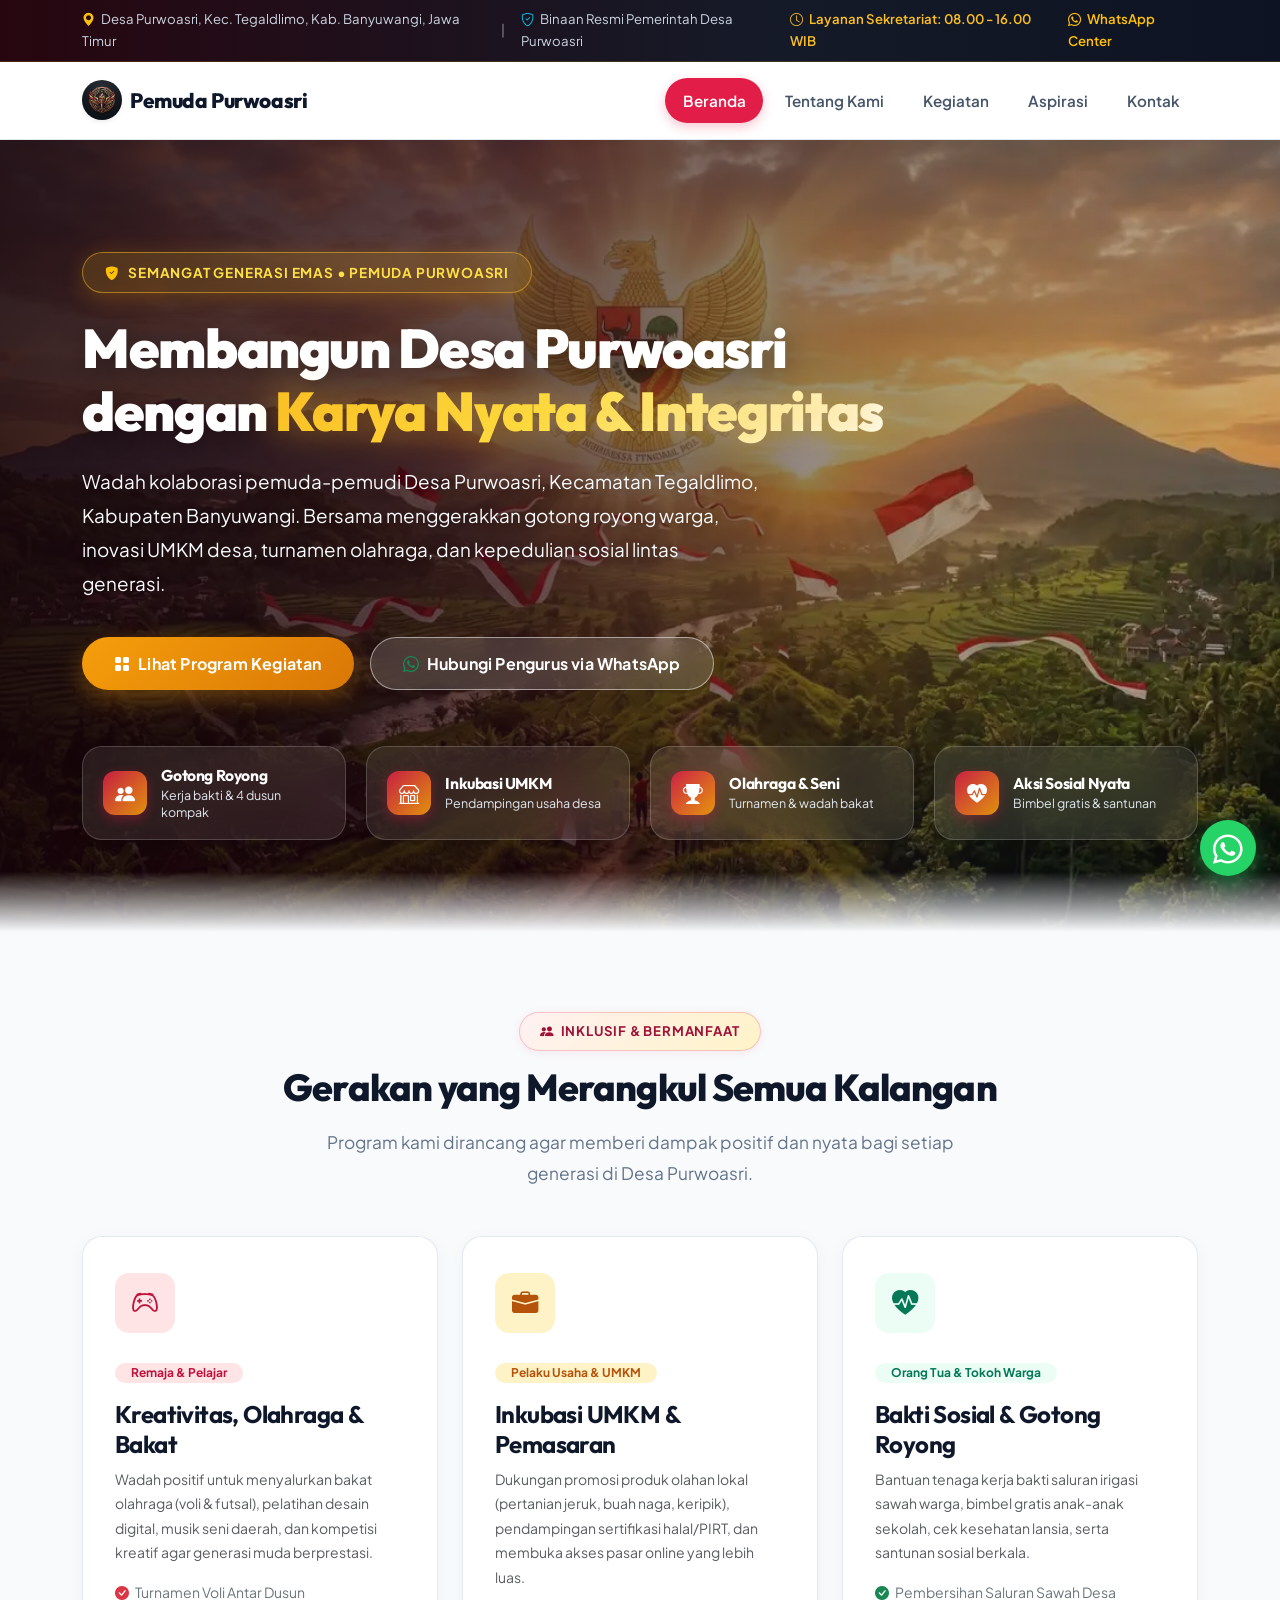
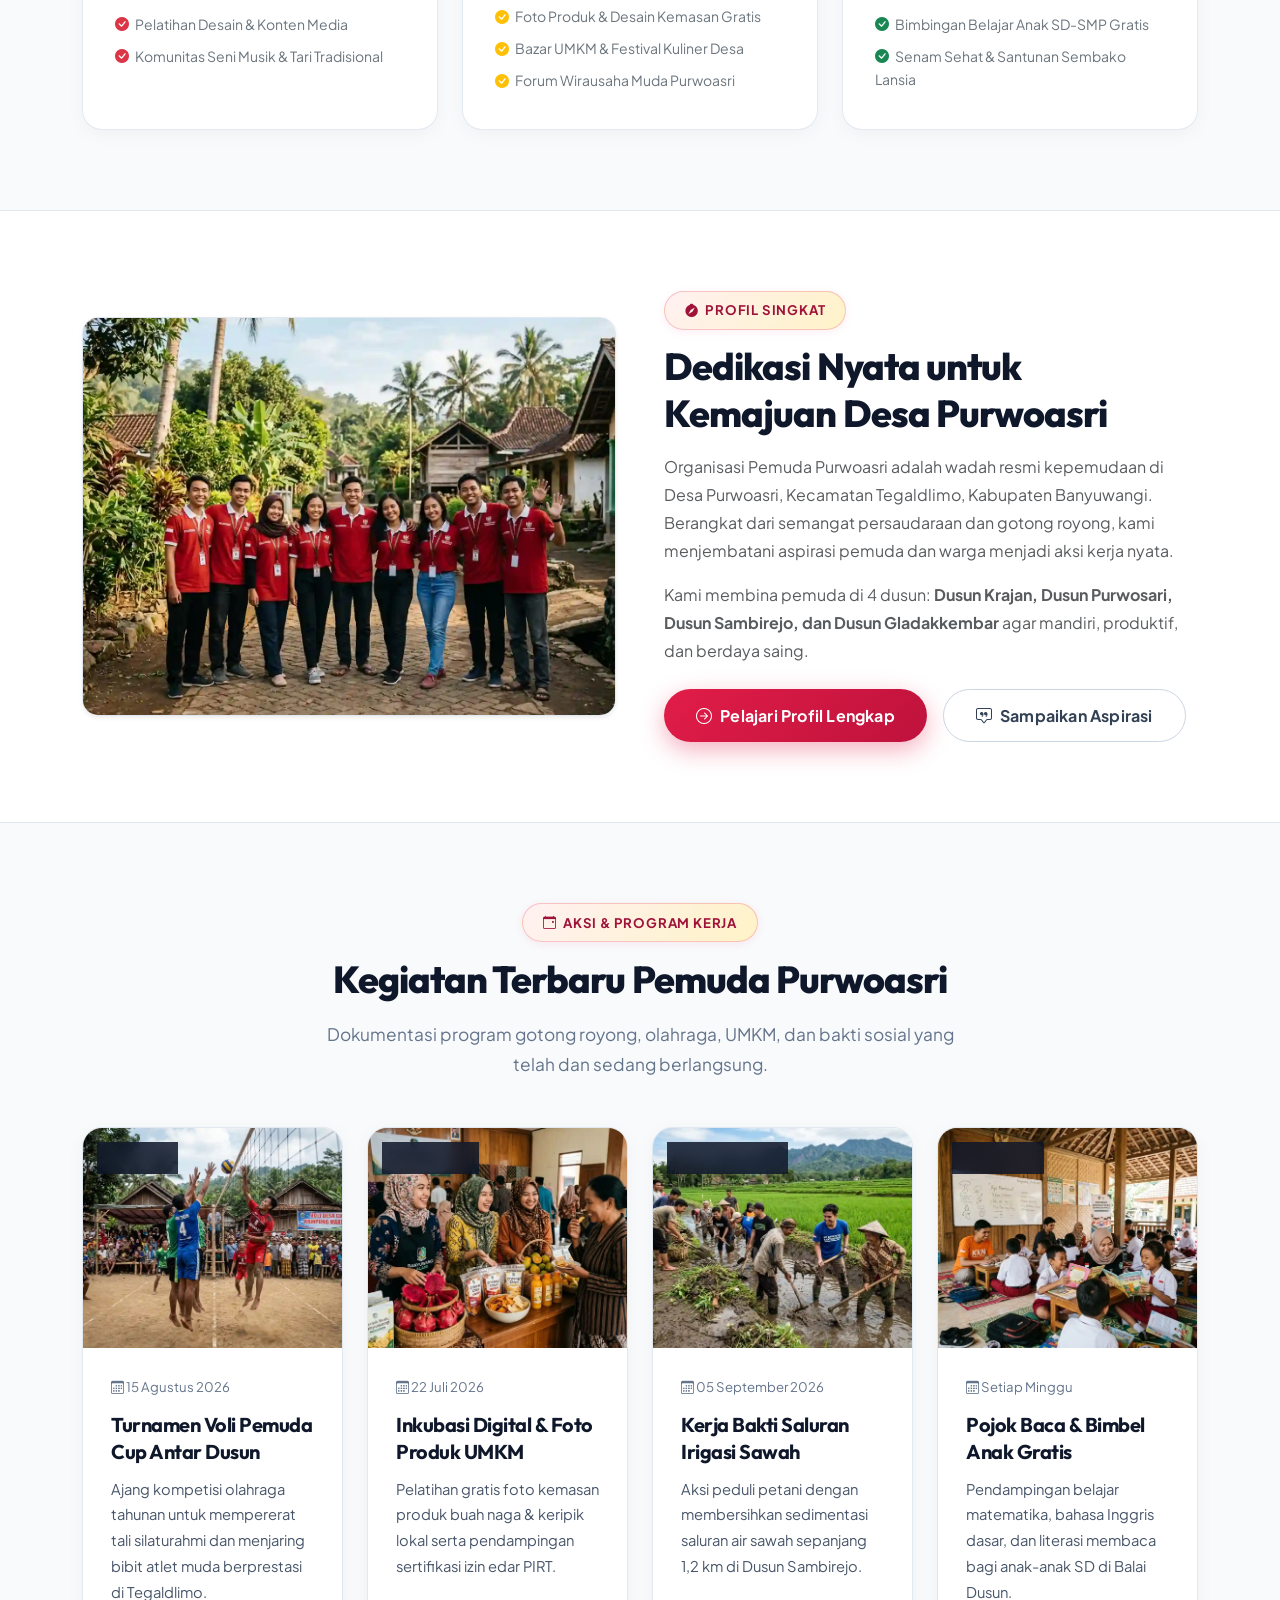
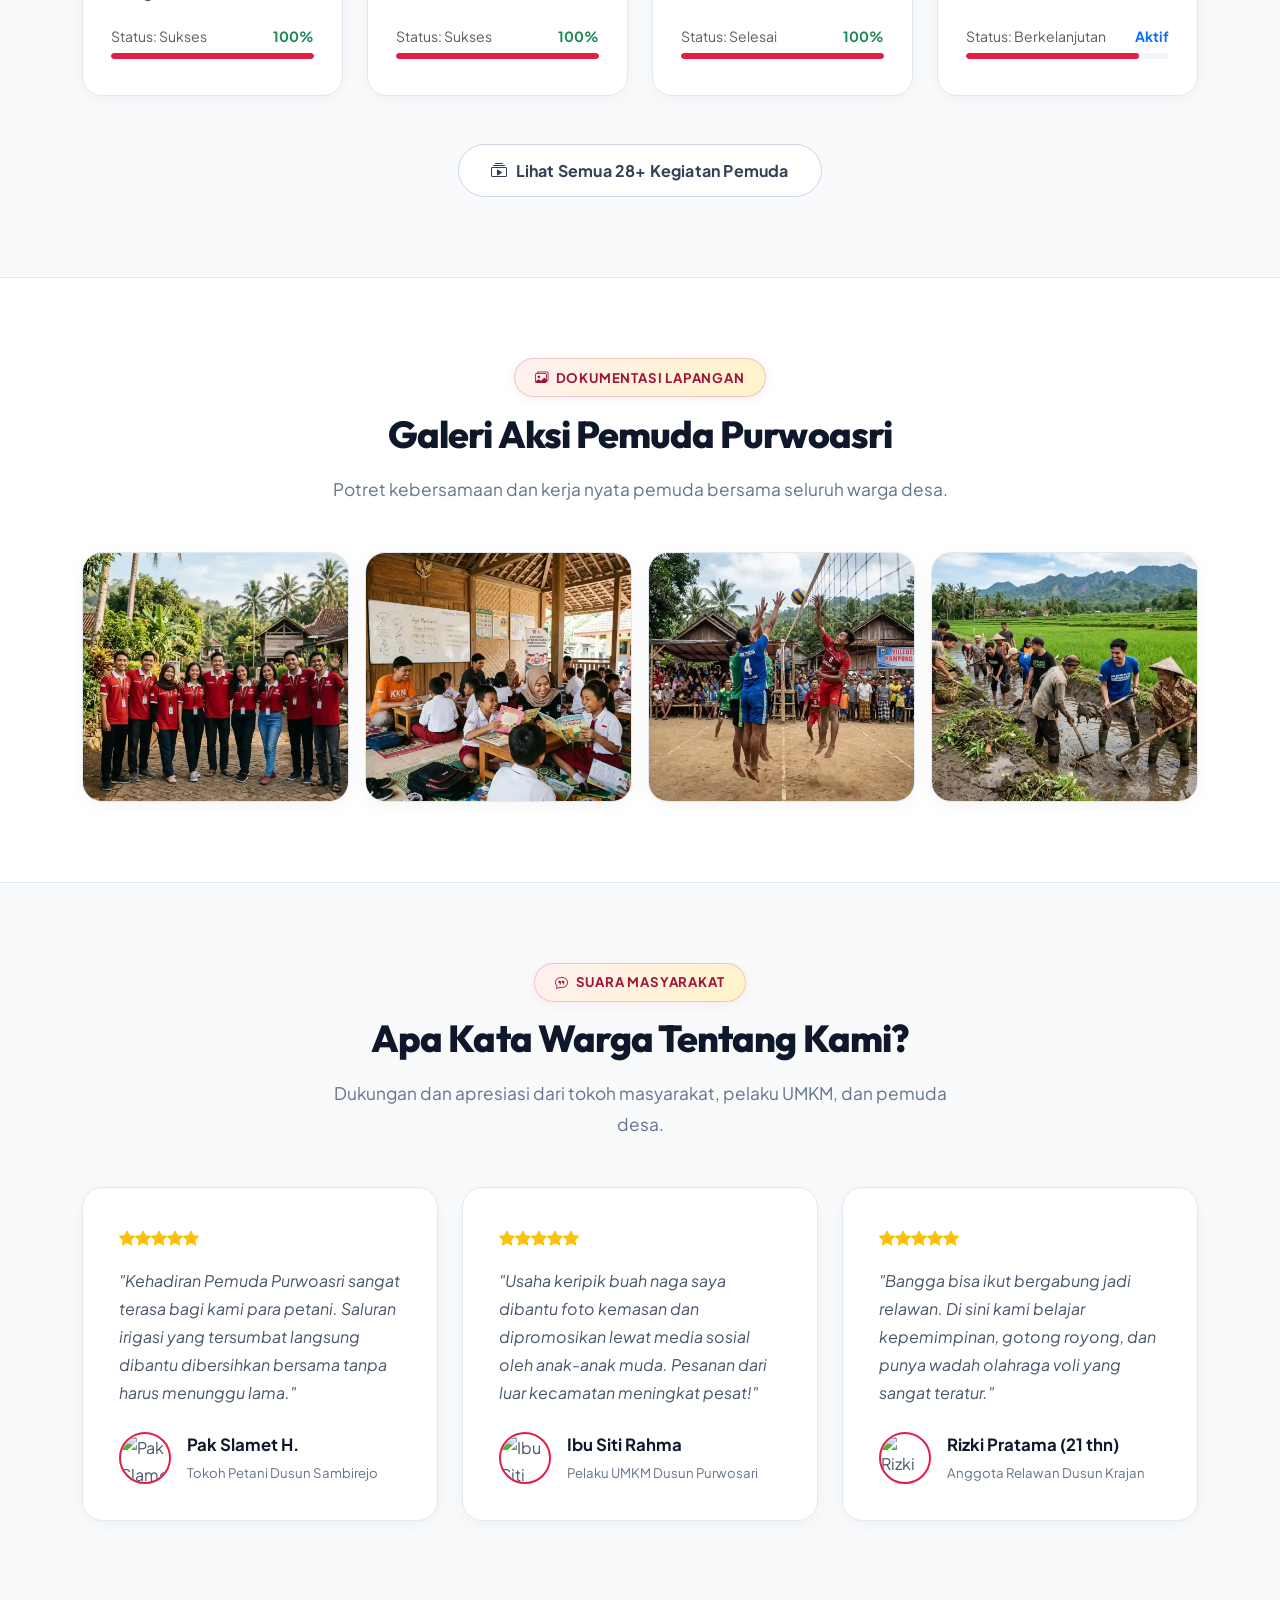
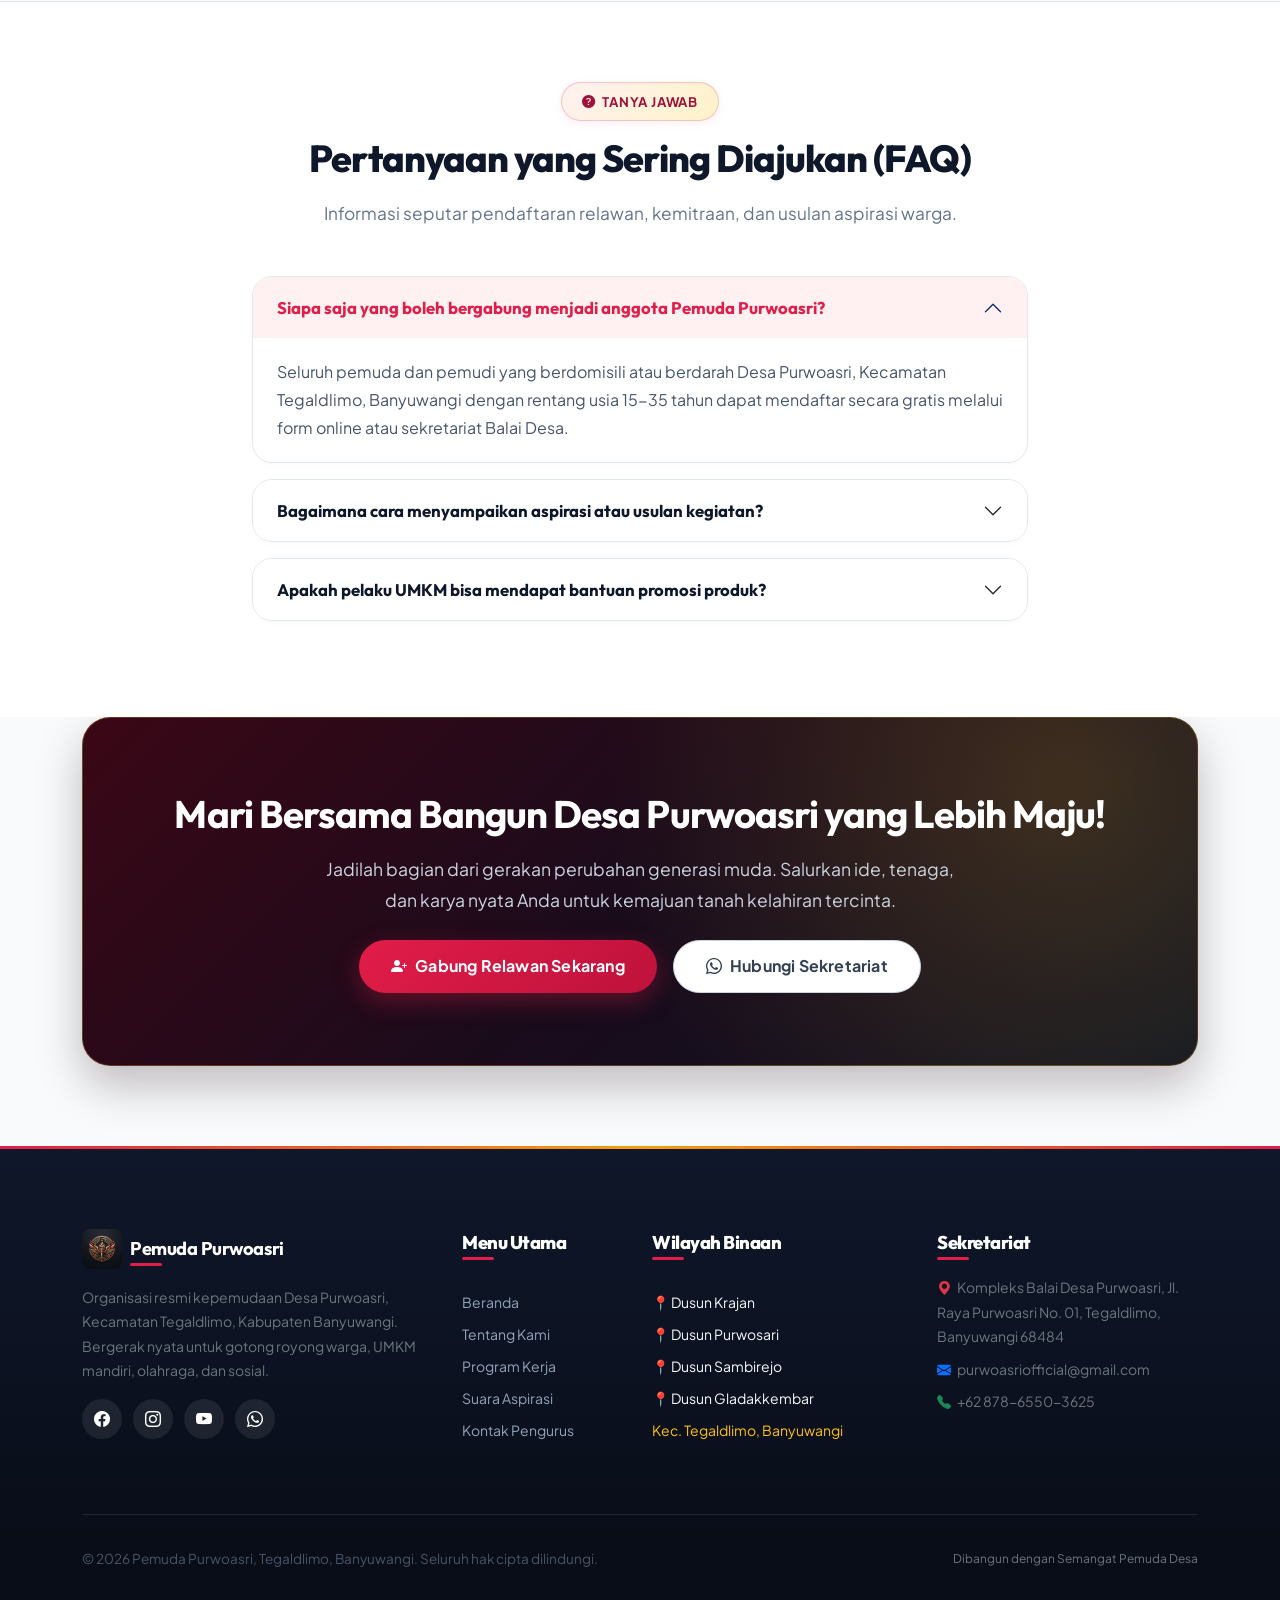
==== commit 8d68c5bb: "testing" ====
--- a/index.html
+++ b/index.html
@@ -129,7 +129,7 @@
             "name": "Bagaimana cara mengajukan kemitraan atau sponsorship kegiatan?",
             "acceptedAnswer": {
               "@type": "Answer",
-              "text": "Kemitraan, undangan kolaborasi, dan permohonan sponsor dapat dikirimkan ke email sekretariat@pemudapurwoasri.id atau langsung melalui hotline WhatsApp +62 878-6550-3625."
+              "text": "Kemitraan, undangan kolaborasi, dan permohonan sponsor dapat dikirimkan ke email purwoasriofficial@gmail.com atau langsung melalui hotline WhatsApp +62 878-6550-3625."
             }
           }
         ]
@@ -162,7 +162,7 @@
         <span><i class="bi bi-shield-check text-info me-1"></i> Binaan Resmi Pemerintah Desa Purwoasri</span>
       </div>
       <div class="d-flex align-items-center gap-3">
-        <a href="kontak"><i class="bi bi-clock me-1"></i> Layanan Sekretariat: 08.00 - 16.00 WIB</a>
+        <a href="kontak.html"><i class="bi bi-clock me-1"></i> Layanan Sekretariat: 08.00 - 16.00 WIB</a>
         <a href="https://wa.me/6287865503625" target="_blank" rel="noopener" class="text-warning"><i class="bi bi-whatsapp me-1"></i> WhatsApp Center</a>
       </div>
     </div>
@@ -172,7 +172,7 @@
   <header class="navbar navbar-expand-lg navbar-glass sticky-top" id="mainNavbar">
     <div class="container">
       <!-- Logo Branding -->
-      <a class="navbar-brand d-flex align-items-center gap-2" href="/">
+      <a class="navbar-brand d-flex align-items-center gap-2" href="index.html">
         <img src="assets/img/logo.webp" alt="Logo Pemuda Purwoasri" width="40" height="40" class="rounded-circle shadow-sm" />
         <span class="brand-title">Pemuda Purwoasri</span>
       </a>
@@ -185,19 +185,12 @@
       <!-- Nav Links -->
       <nav class="collapse navbar-collapse" id="navPurwoasri">
         <ul class="navbar-nav ms-auto align-items-lg-center gap-1 my-3 my-lg-0">
-          <li class="nav-item"><a class="nav-link active" href="/">Beranda</a></li>
-          <li class="nav-item"><a class="nav-link" href="tentang-kami">Tentang Kami</a></li>
-          <li class="nav-item"><a class="nav-link" href="kegiatan">Kegiatan</a></li>
-          <li class="nav-item"><a class="nav-link" href="aspirasi">Aspirasi</a></li>
-          <li class="nav-item"><a class="nav-link" href="kontak">Kontak</a></li>
+          <li class="nav-item"><a class="nav-link active" href="index.html">Beranda</a></li>
+          <li class="nav-item"><a class="nav-link" href="tentang-kami.html">Tentang Kami</a></li>
+          <li class="nav-item"><a class="nav-link" href="kegiatan.html">Kegiatan</a></li>
+          <li class="nav-item"><a class="nav-link" href="aspirasi.html">Aspirasi</a></li>
+          <li class="nav-item"><a class="nav-link" href="kontak.html">Kontak</a></li>
         </ul>
-
-        <!-- CTA Header -->
-        <div class="ms-lg-3 mt-2 mt-lg-0">
-          <button class="btn btn-hero-primary btn-sm px-4 py-2" data-bs-toggle="modal" data-bs-target="#modalGabung">
-            <i class="bi bi-person-plus-fill"></i> Gabung Relawan
-          </button>
-        </div>
       </nav>
     </div>
   </header>
@@ -220,7 +213,7 @@
               Wadah kolaborasi pemuda-pemudi Desa Purwoasri, Kecamatan Tegaldlimo, Kabupaten Banyuwangi. Bersama menggerakkan gotong royong warga, inovasi UMKM desa, turnamen olahraga, dan kepedulian sosial lintas generasi.
             </p>
             <div class="hero-buttons-garuda">
-              <a href="kegiatan" class="btn btn-hero-gold">
+              <a href="kegiatan.html" class="btn btn-hero-gold">
                 <i class="bi bi-grid-fill"></i> Lihat Program Kegiatan
               </a>
               <a href="https://wa.me/6287865503625" target="_blank" rel="noopener" class="btn btn-hero-glass">
@@ -354,10 +347,10 @@
               Kami membina pemuda di 4 dusun: <strong>Dusun Krajan, Dusun Purwosari, Dusun Sambirejo, dan Dusun Gladakkembar</strong> agar mandiri, produktif, dan berdaya saing.
             </p>
             <div class="d-flex gap-3">
-              <a href="tentang-kami" class="btn btn-hero-primary">
+              <a href="tentang-kami.html" class="btn btn-hero-primary">
                 <i class="bi bi-arrow-right-circle"></i> Pelajari Profil Lengkap
               </a>
-              <a href="aspirasi" class="btn btn-outline-clean">
+              <a href="aspirasi.html" class="btn btn-outline-clean">
                 <i class="bi bi-chat-square-quote"></i> Sampaikan Aspirasi
               </a>
             </div>
@@ -386,7 +379,7 @@
                 <div class="program-meta">
                   <span><i class="bi bi-calendar3"></i> 15 Agustus 2026</span>
                 </div>
-                <h5 class="program-title"><a href="kegiatan">Turnamen Voli Pemuda Cup Antar Dusun</a></h5>
+                <h5 class="program-title"><a href="kegiatan.html">Turnamen Voli Pemuda Cup Antar Dusun</a></h5>
                 <p class="program-desc">Ajang kompetisi olahraga tahunan untuk mempererat tali silaturahmi dan menjaring bibit atlet muda berprestasi di Tegaldlimo.</p>
                 <div class="mt-auto">
                   <div class="d-flex justify-content-between small text-muted mb-1">
@@ -412,7 +405,7 @@
                 <div class="program-meta">
                   <span><i class="bi bi-calendar3"></i> 22 Juli 2026</span>
                 </div>
-                <h5 class="program-title"><a href="kegiatan">Inkubasi Digital & Foto Produk UMKM</a></h5>
+                <h5 class="program-title"><a href="kegiatan.html">Inkubasi Digital & Foto Produk UMKM</a></h5>
                 <p class="program-desc">Pelatihan gratis foto kemasan produk buah naga & keripik lokal serta pendampingan sertifikasi izin edar PIRT.</p>
                 <div class="mt-auto">
                   <div class="d-flex justify-content-between small text-muted mb-1">
@@ -438,7 +431,7 @@
                 <div class="program-meta">
                   <span><i class="bi bi-calendar3"></i> 05 September 2026</span>
                 </div>
-                <h5 class="program-title"><a href="kegiatan">Kerja Bakti Saluran Irigasi Sawah</a></h5>
+                <h5 class="program-title"><a href="kegiatan.html">Kerja Bakti Saluran Irigasi Sawah</a></h5>
                 <p class="program-desc">Aksi peduli petani dengan membersihkan sedimentasi saluran air sawah sepanjang 1,2 km di Dusun Sambirejo.</p>
                 <div class="mt-auto">
                   <div class="d-flex justify-content-between small text-muted mb-1">
@@ -464,7 +457,7 @@
                 <div class="program-meta">
                   <span><i class="bi bi-calendar3"></i> Setiap Minggu</span>
                 </div>
-                <h5 class="program-title"><a href="kegiatan">Pojok Baca & Bimbel Anak Gratis</a></h5>
+                <h5 class="program-title"><a href="kegiatan.html">Pojok Baca & Bimbel Anak Gratis</a></h5>
                 <p class="program-desc">Pendampingan belajar matematika, bahasa Inggris dasar, dan literasi membaca bagi anak-anak SD di Balai Dusun.</p>
                 <div class="mt-auto">
                   <div class="d-flex justify-content-between small text-muted mb-1">
@@ -481,7 +474,7 @@
         </div>
 
         <div class="text-center mt-5">
-          <a href="kegiatan" class="btn btn-outline-clean">
+          <a href="kegiatan.html" class="btn btn-outline-clean">
             <i class="bi bi-collection-play"></i> Lihat Semua 28+ Kegiatan Pemuda
           </a>
         </div>
@@ -695,11 +688,11 @@
         <div class="col-lg-2 col-md-6 col-6">
           <h5>Menu Utama</h5>
           <ul class="list-unstyled small d-flex flex-column gap-2 mt-3">
-            <li><a href="/">Beranda</a></li>
-            <li><a href="tentang-kami">Tentang Kami</a></li>
-            <li><a href="kegiatan">Program Kerja</a></li>
-            <li><a href="aspirasi">Suara Aspirasi</a></li>
-            <li><a href="kontak">Kontak Pengurus</a></li>
+            <li><a href="index.html">Beranda</a></li>
+            <li><a href="tentang-kami.html">Tentang Kami</a></li>
+            <li><a href="kegiatan.html">Program Kerja</a></li>
+            <li><a href="aspirasi.html">Suara Aspirasi</a></li>
+            <li><a href="kontak.html">Kontak Pengurus</a></li>
           </ul>
         </div>
 
@@ -722,7 +715,7 @@
             <i class="bi bi-geo-alt-fill text-danger me-1"></i> Kompleks Balai Desa Purwoasri, Jl. Raya Purwoasri No. 01, Tegaldlimo, Banyuwangi 68484
           </p>
           <p class="small text-secondary mb-2">
-            <i class="bi bi-envelope-fill text-primary me-1"></i> sekretariat@pemudapurwoasri.id
+            <i class="bi bi-envelope-fill text-primary me-1"></i> purwoasriofficial@gmail.com
           </p>
           <p class="small text-secondary">
             <i class="bi bi-telephone-fill text-success me-1"></i> +62 878-6550-3625
--- a/assets/css/style.css
+++ b/assets/css/style.css
@@ -476,32 +476,81 @@
 }
 
 /* =======================================================
-   INNER PAGE HERO HEADERS
+   INNER PAGE HERO HEADERS (CUSTOM PHOTOGRAPHIC BACKGROUNDS)
    ======================================================= */
 .page-header {
   position: relative;
-  background: 
-    radial-gradient(circle at 85% 20%, rgba(251, 191, 36, 0.18) 0%, transparent 45%),
-    linear-gradient(135deg, #3b0716 0%, #1e101f 50%, #0d1322 100%);
-  color: #ffffff;
-  padding: 85px 0 60px 0;
+  background-color: var(--primary-maroon-night);
+  background-size: cover;
+  background-position: center;
+  background-repeat: no-repeat;
+  color: #ffffff;
+  padding: 95px 0 65px 0;
   overflow: hidden;
   border-bottom: 3px solid transparent;
   border-image: linear-gradient(90deg, #e11d48 0%, #f59e0b 50%, #e11d48 100%) 1;
 }
 
+.page-header::before {
+  content: '';
+  position: absolute;
+  inset: 0;
+  background: 
+    radial-gradient(circle at 80% 30%, rgba(251, 191, 36, 0.18) 0%, transparent 45%),
+    linear-gradient(135deg, 
+      rgba(48, 5, 18, 0.86) 0%, 
+      rgba(20, 6, 16, 0.80) 45%, 
+      rgba(13, 19, 34, 0.90) 100%
+    );
+  z-index: 1;
+}
+
+.page-header::after {
+  content: '';
+  position: absolute;
+  bottom: 0;
+  left: 0;
+  width: 100%;
+  height: 45px;
+  background: linear-gradient(to bottom, transparent, var(--surface-body));
+  z-index: 2;
+  pointer-events: none;
+}
+
+.page-header .container {
+  position: relative;
+  z-index: 3;
+}
+
+.page-header-tentang {
+  background-image: url('../img/hero-tentang.webp');
+}
+
+.page-header-kegiatan {
+  background-image: url('../img/hero-kegiatan.webp');
+}
+
+.page-header-aspirasi {
+  background-image: url('../img/hero-aspirasi.webp');
+}
+
+.page-header-kontak {
+  background-image: url('../img/hero-kontak.webp');
+}
+
 .page-header h1 {
   font-size: 2.6rem;
   font-weight: 900;
   color: #ffffff;
   margin-bottom: 0.75rem;
-  text-shadow: 0 4px 20px rgba(0, 0, 0, 0.3);
+  text-shadow: 0 4px 20px rgba(0, 0, 0, 0.4);
 }
 
 .page-header p {
   color: #e2e8f0;
   font-size: 1.1rem;
-  max-width: 620px;
+  max-width: 650px;
+  text-shadow: 0 2px 10px rgba(0, 0, 0, 0.3);
 }
 
 /* =======================================================
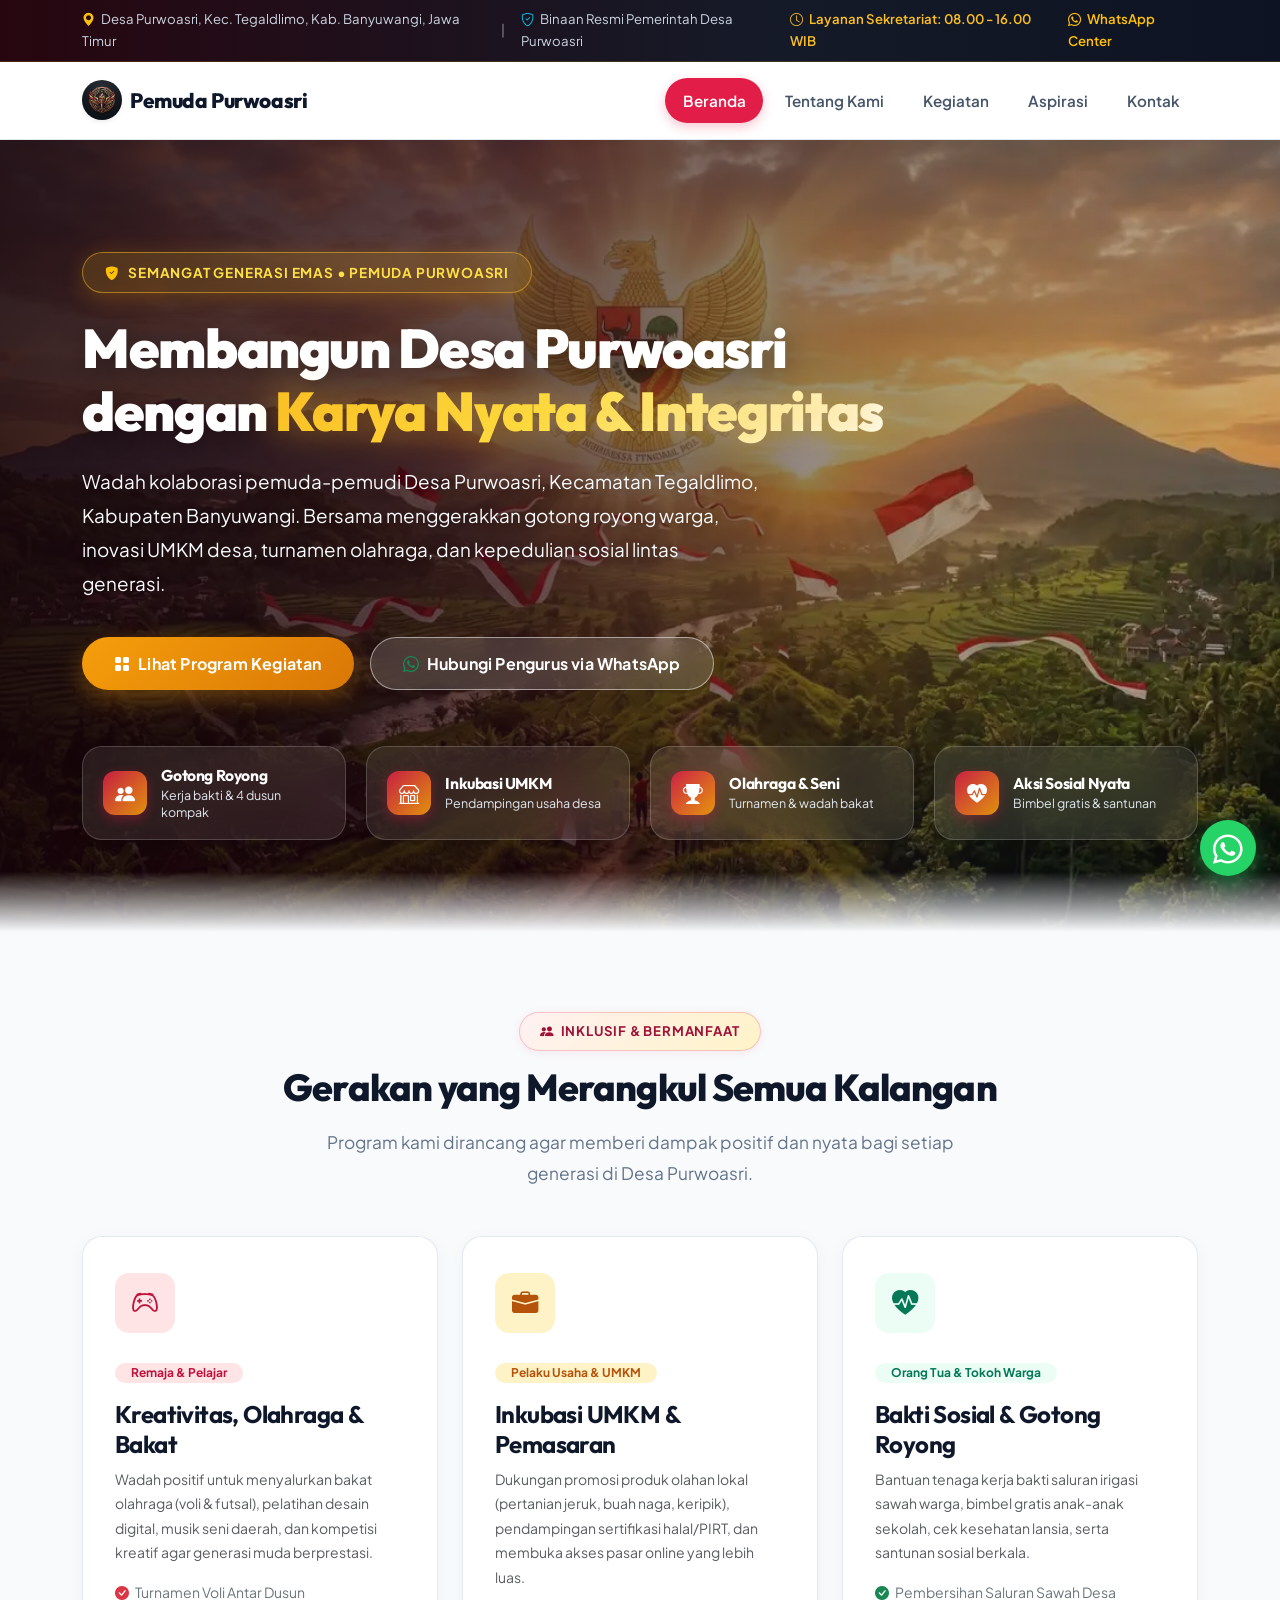
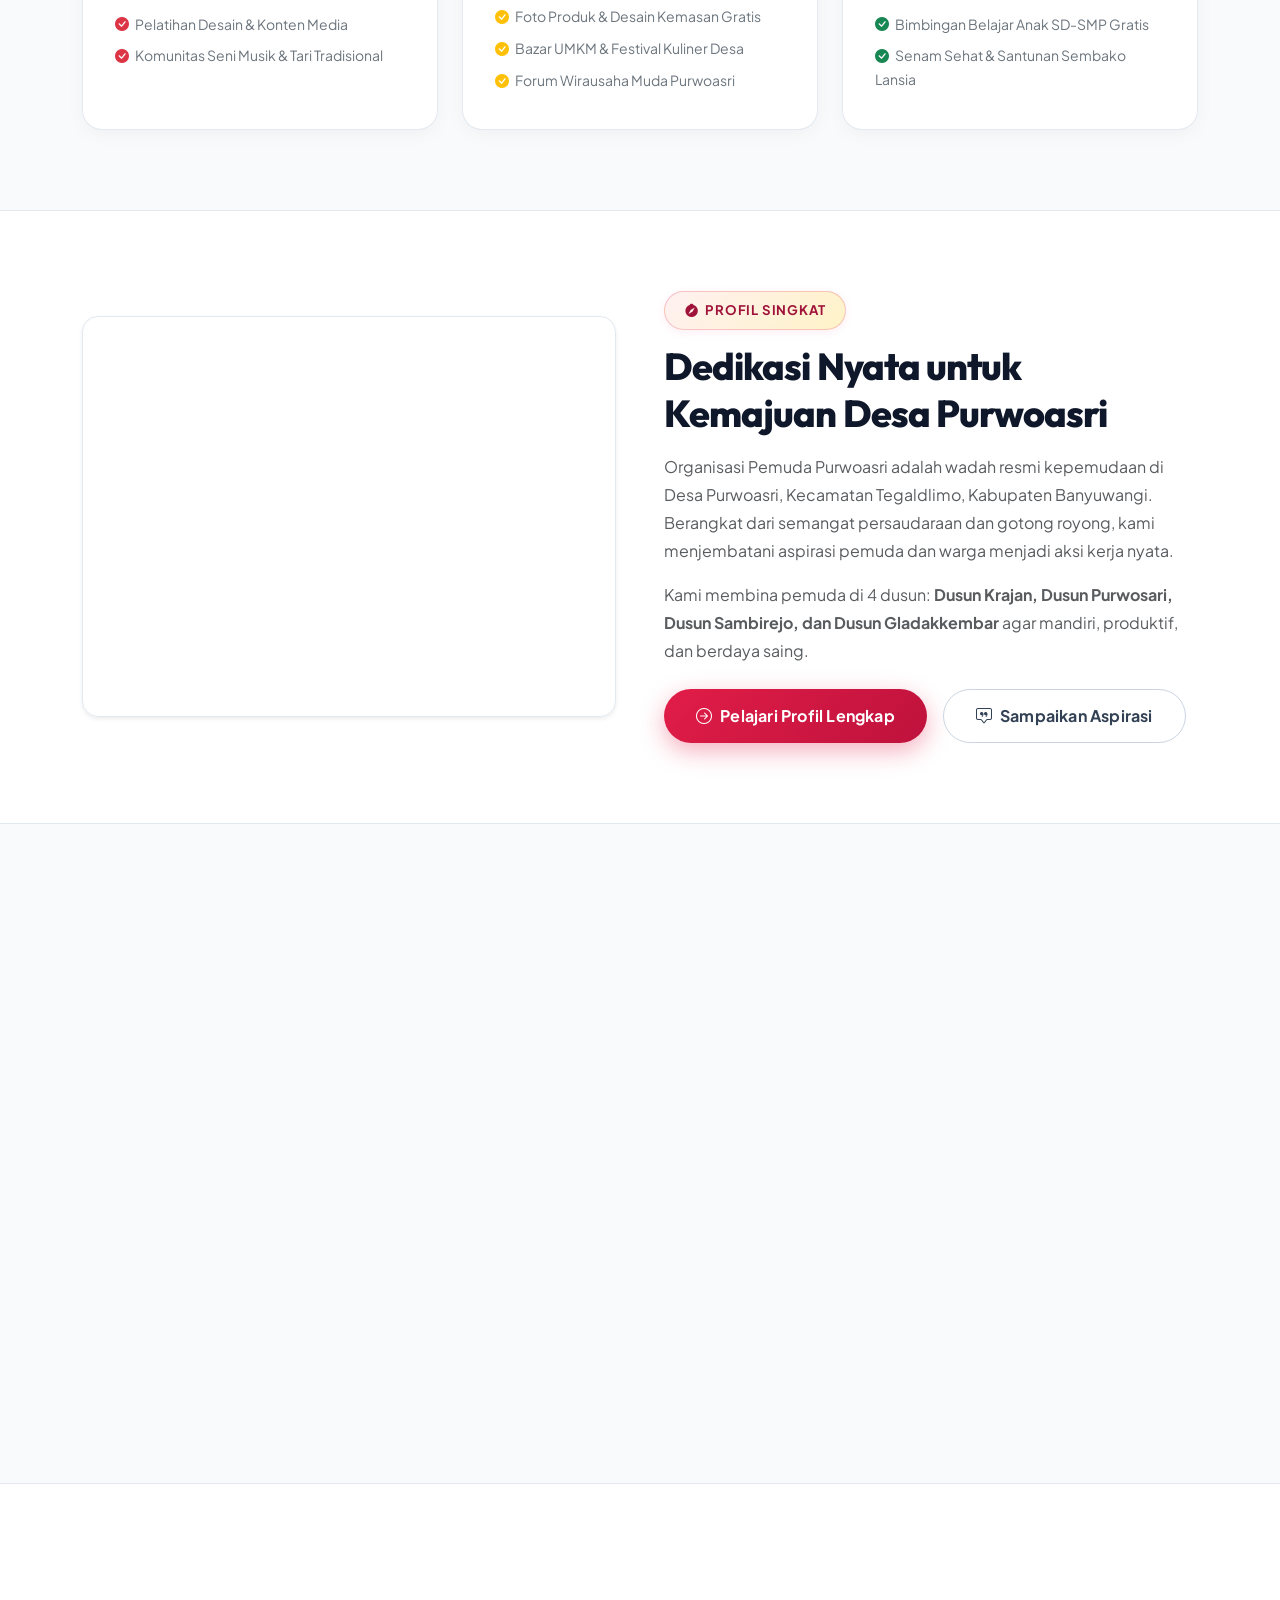
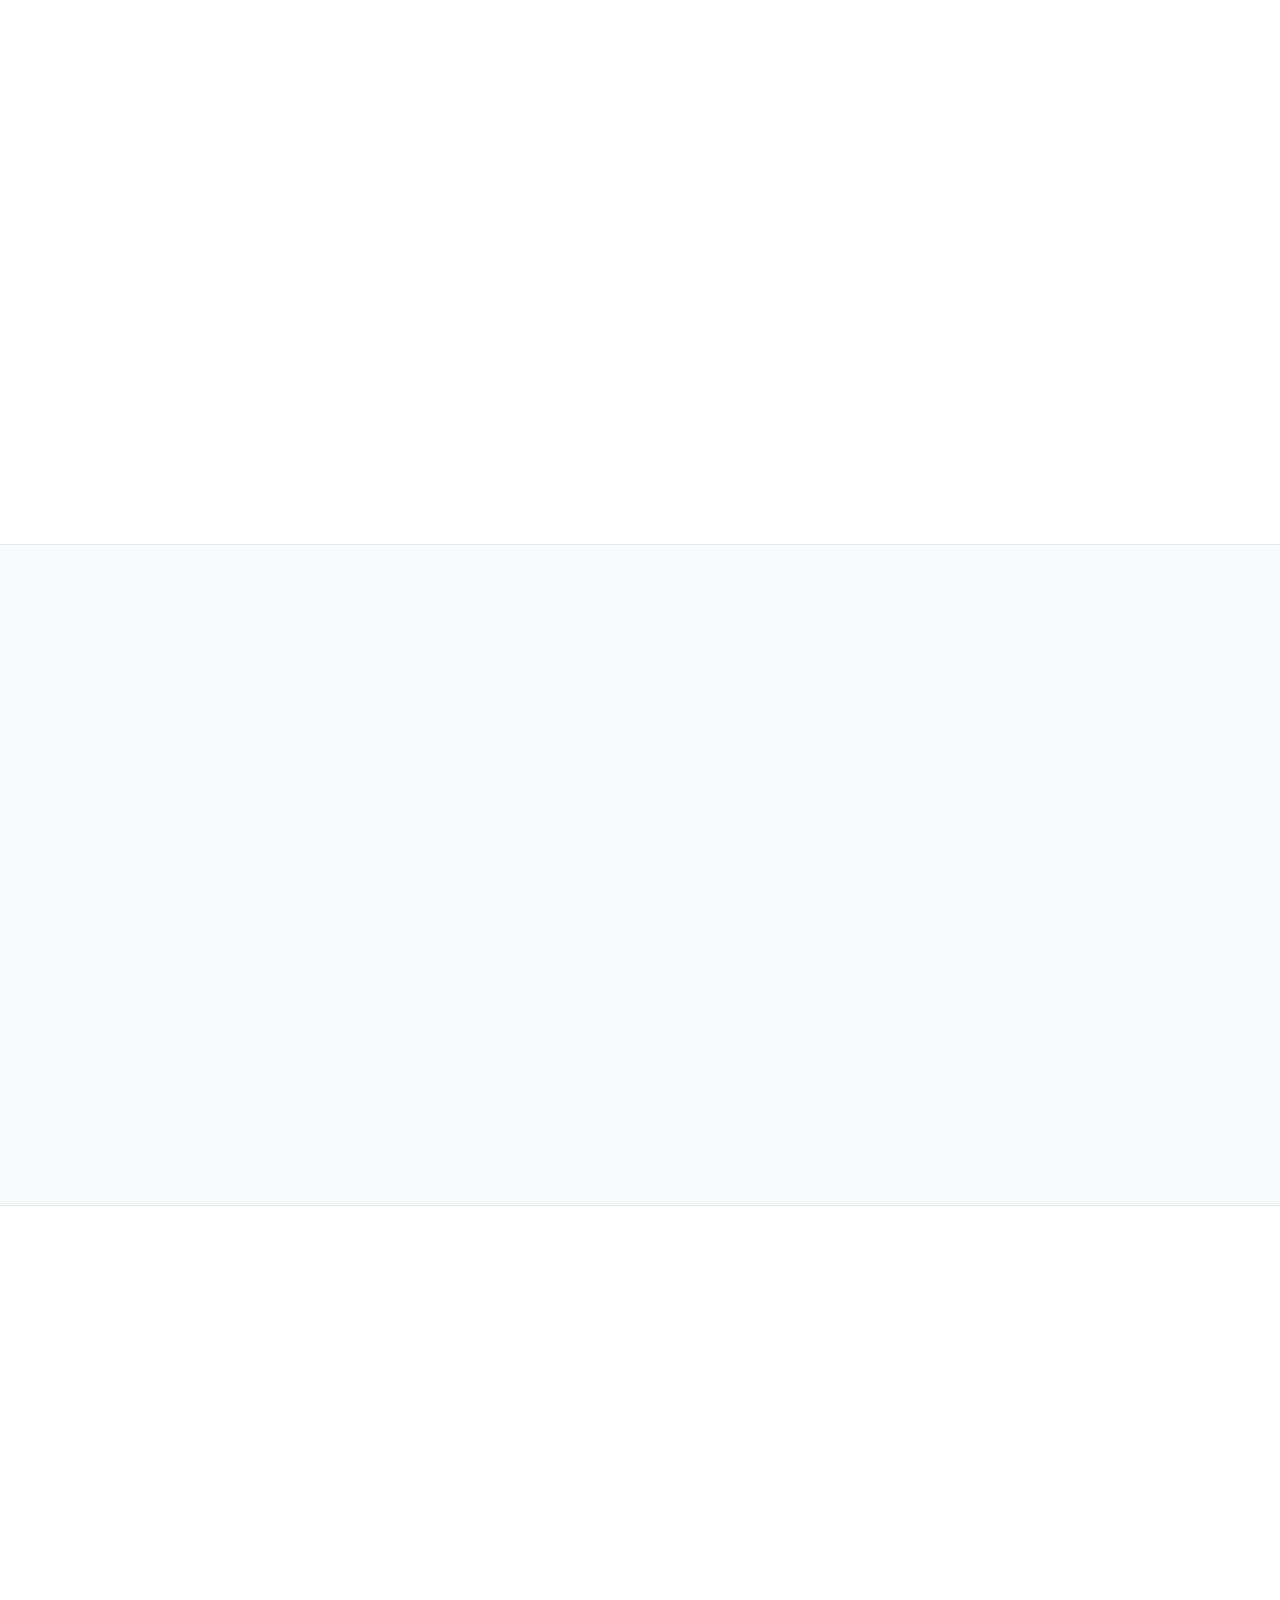
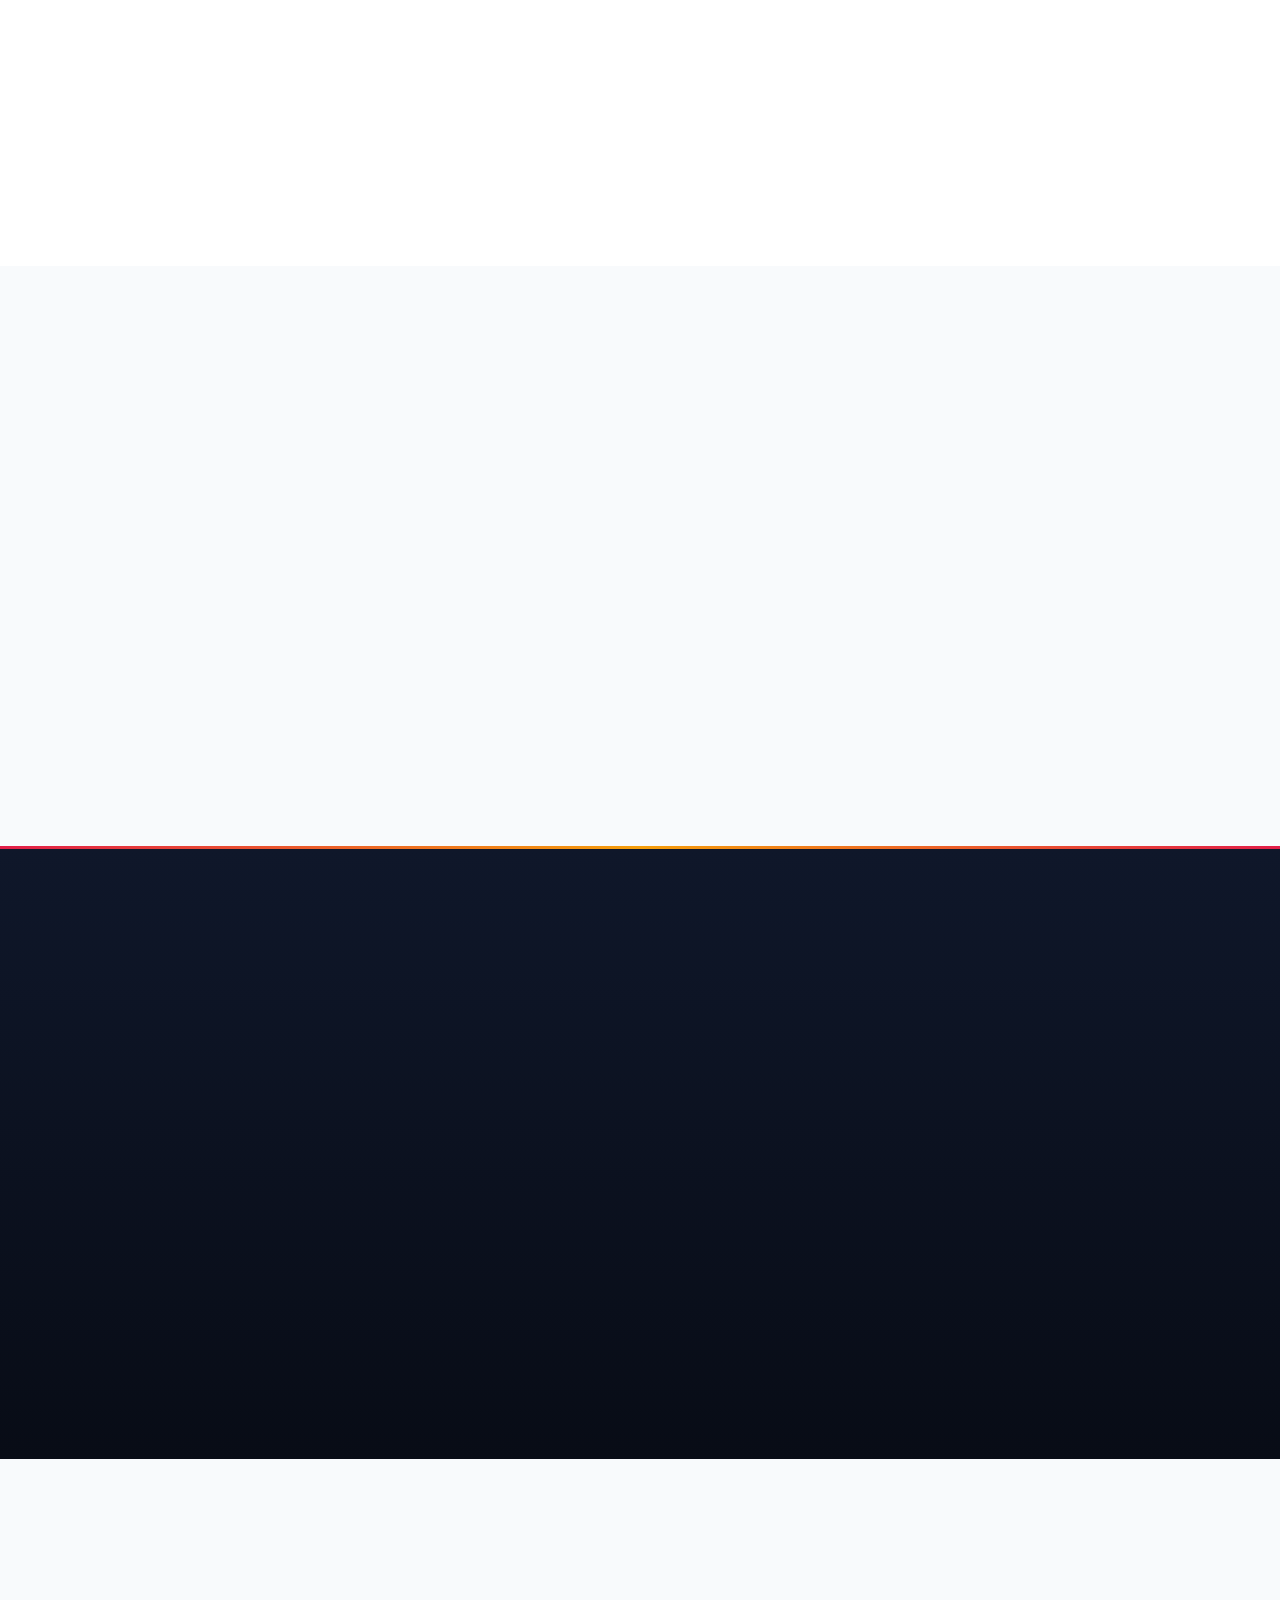
==== commit d98233f7: "hahha" ====
--- a/index.html
+++ b/index.html
@@ -12,6 +12,7 @@
   <meta name="author" content="Organisasi Pemuda Purwoasri" />
   <meta name="robots" content="index, follow, max-snippet:-1, max-image-preview:large, max-video-preview:-1" />
   <link rel="canonical" href="https://pemuda-purwoasri.vercel.app/" />
+  <meta name="google-site-verification" content="google982d049ea85b3c05" />
 
   <!-- GEO & Local Targeting Banyuwangi -->
   <meta name="geo.region" content="ID-JI" />
@@ -36,7 +37,14 @@
   <!-- Favicon & Mobile Theme -->
   <link rel="icon" type="image/webp" href="assets/img/favicon.webp" />
   <link rel="apple-touch-icon" href="assets/img/favicon.webp" />
-  <meta name="theme-color" content="#e11d48" />
+  <meta name="theme-color" content="#3b0716" />
+
+  <!-- Resource Preconnects & High-Priority LCP Preload -->
+  <link rel="preconnect" href="https://fonts.googleapis.com" />
+  <link rel="preconnect" href="https://fonts.gstatic.com" crossorigin />
+  <link rel="preconnect" href="https://cdn.jsdelivr.net" crossorigin />
+  <link rel="preload" as="image" href="assets/img/logo.webp" type="image/webp" />
+  <link rel="preload" as="image" href="assets/img/hero-garuda.webp" type="image/webp" fetchpriority="high" />
 
   <!-- ======= SCHEMA MARKUP (JSON-LD) UNTUK GEO, SEO & AEO ======= -->
   <script type="application/ld+json">
@@ -138,15 +146,21 @@
   }
   </script>
 
-  <!-- Google Fonts -->
-  <link rel="preconnect" href="https://fonts.googleapis.com" />
-  <link rel="preconnect" href="https://fonts.gstatic.com" crossorigin />
-  <link href="https://fonts.googleapis.com/css2?family=Outfit:wght@400;500;600;700;800;900&family=Plus+Jakarta+Sans:wght@300;400;500;600;700;800&display=swap" rel="stylesheet" />
-
-  <!-- Vendor CSS Files -->
+  <!-- Google Fonts (Optimized Non-blocking) -->
+  <link rel="preload" as="style" href="https://fonts.googleapis.com/css2?family=Outfit:wght@600;700;800;900&family=Plus+Jakarta+Sans:wght@400;500;600;700&display=swap" />
+  <link href="https://fonts.googleapis.com/css2?family=Outfit:wght@600;700;800;900&family=Plus+Jakarta+Sans:wght@400;500;600;700&display=swap" rel="stylesheet" media="print" onload="this.media='all'" />
+  <noscript>
+    <link href="https://fonts.googleapis.com/css2?family=Outfit:wght@600;700;800;900&family=Plus+Jakarta+Sans:wght@400;500;600;700&display=swap" rel="stylesheet" />
+  </noscript>
+
+  <!-- Core Bootstrap CSS (Critical) -->
   <link href="https://cdn.jsdelivr.net/npm/bootstrap@5.3.3/dist/css/bootstrap.min.css" rel="stylesheet" />
-  <link rel="stylesheet" href="https://cdn.jsdelivr.net/npm/bootstrap-icons@1.11.3/font/bootstrap-icons.min.css" />
-  <link rel="stylesheet" href="https://cdn.jsdelivr.net/npm/swiper@11/swiper-bundle.min.css" />
+
+  <!-- Icons (Deferred for Speed) -->
+  <link rel="stylesheet" href="https://cdn.jsdelivr.net/npm/bootstrap-icons@1.11.3/font/bootstrap-icons.min.css" media="print" onload="this.media='all'" />
+  <noscript>
+    <link rel="stylesheet" href="https://cdn.jsdelivr.net/npm/bootstrap-icons@1.11.3/font/bootstrap-icons.min.css" />
+  </noscript>
 
   <!-- Main CSS File -->
   <link rel="stylesheet" href="assets/css/style.css" />
@@ -326,15 +340,13 @@
           </div>
         </div>
       </div>
-    </section>
-
-    <!-- ======= D. TENTANG KAMI SECTION (RINGKAS & BERBOBOT) ======= -->
+    </section>    <!-- ======= D. TENTANG KAMI SECTION (RINGKAS & BERBOBOT) ======= -->
     <section id="tentang-kami" class="section" style="background: #ffffff; border-top: 1px solid #e2e8f0; border-bottom: 1px solid #e2e8f0;">
       <div class="container">
         <div class="row align-items-center g-5">
           <div class="col-lg-6">
             <div class="position-relative">
-              <img src="assets/img/hero-pemuda.webp" alt="Rapat Koordinasi Pemuda Purwoasri" class="img-fluid rounded-4 shadow-sm" style="border: 1px solid #e2e8f0;" width="1220" height="910" />
+              <img src="assets/img/hero-pemuda.webp" alt="Rapat Koordinasi Pemuda Purwoasri" class="img-fluid rounded-4 shadow-sm" style="border: 1px solid #e2e8f0;" width="600" height="450" loading="lazy" decoding="async" />
             </div>
           </div>
           <div class="col-lg-6">
@@ -373,7 +385,7 @@
             <div class="program-card">
               <div class="program-img-wrap">
                 <span class="program-category">Olahraga</span>
-                <img src="assets/img/kegiatan-voli.webp" alt="Turnamen Voli Pemuda Cup" width="1220" height="910" />
+                <img src="assets/img/kegiatan-voli.webp" alt="Turnamen Voli Pemuda Cup" width="400" height="260" loading="lazy" decoding="async" />
               </div>
               <div class="program-body">
                 <div class="program-meta">
@@ -399,7 +411,7 @@
             <div class="program-card">
               <div class="program-img-wrap">
                 <span class="program-category">UMKM Desa</span>
-                <img src="assets/img/kegiatan-umkm.webp" alt="Pelatihan Foto Produk UMKM" width="1220" height="910" />
+                <img src="assets/img/kegiatan-umkm.webp" alt="Pelatihan Foto Produk UMKM" width="400" height="260" loading="lazy" decoding="async" />
               </div>
               <div class="program-body">
                 <div class="program-meta">
@@ -425,7 +437,7 @@
             <div class="program-card">
               <div class="program-img-wrap">
                 <span class="program-category">Gotong Royong</span>
-                <img src="assets/img/kegiatan-irigasi.webp" alt="Kerja Bakti Saluran Irigasi Sawah" width="1220" height="910" />
+                <img src="assets/img/kegiatan-irigasi.webp" alt="Kerja Bakti Saluran Irigasi Sawah" width="400" height="260" loading="lazy" decoding="async" />
               </div>
               <div class="program-body">
                 <div class="program-meta">
@@ -451,7 +463,7 @@
             <div class="program-card">
               <div class="program-img-wrap">
                 <span class="program-category">Pendidikan</span>
-                <img src="assets/img/kegiatan-bimbel.webp" alt="Bimbel & Pojok Baca Gratis" width="1220" height="910" />
+                <img src="assets/img/kegiatan-bimbel.webp" alt="Bimbel & Pojok Baca Gratis" width="400" height="260" loading="lazy" decoding="async" />
               </div>
               <div class="program-body">
                 <div class="program-meta">
@@ -492,7 +504,7 @@
         <div class="row g-3">
           <div class="col-lg-3 col-md-6 col-6">
             <div class="gallery-item">
-              <img src="assets/img/hero-pemuda.webp" alt="Aksi Pemuda Purwoasri" width="1220" height="910" />
+              <img src="assets/img/hero-pemuda.webp" alt="Aksi Pemuda Purwoasri" width="400" height="280" loading="lazy" decoding="async" />
               <div class="gallery-overlay">
                 <h6 class="fw-bold mb-0">Kebersamaan Pemuda</h6>
                 <small>Dusun Krajan</small>
@@ -501,7 +513,7 @@
           </div>
           <div class="col-lg-3 col-md-6 col-6">
             <div class="gallery-item">
-              <img src="assets/img/kegiatan-bimbel.webp" alt="Pendidikan & Literasi" width="1220" height="910" />
+              <img src="assets/img/kegiatan-bimbel.webp" alt="Pendidikan & Literasi" width="400" height="280" loading="lazy" decoding="async" />
               <div class="gallery-overlay">
                 <h6 class="fw-bold mb-0">Bimbel Literasi Anak</h6>
                 <small>Balai Dusun</small>
@@ -510,7 +522,7 @@
           </div>
           <div class="col-lg-3 col-md-6 col-6">
             <div class="gallery-item">
-              <img src="assets/img/kegiatan-voli.webp" alt="Voli Pemuda" width="1220" height="910" />
+              <img src="assets/img/kegiatan-voli.webp" alt="Voli Pemuda" width="400" height="280" loading="lazy" decoding="async" />
               <div class="gallery-overlay">
                 <h6 class="fw-bold mb-0">Turnamen Voli Cup</h6>
                 <small>Lapangan Gladakkembar</small>
@@ -519,7 +531,7 @@
           </div>
           <div class="col-lg-3 col-md-6 col-6">
             <div class="gallery-item">
-              <img src="assets/img/kegiatan-irigasi.webp" alt="Bakti Sosial" width="1220" height="910" />
+              <img src="assets/img/kegiatan-irigasi.webp" alt="Bakti Sosial" width="400" height="280" loading="lazy" decoding="async" />
               <div class="gallery-overlay">
                 <h6 class="fw-bold mb-0">Kerja Bakti Irigasi</h6>
                 <small>Dusun Sambirejo</small>
@@ -788,9 +800,8 @@
   </div>
 
   <!-- Vendor JS Files -->
-  <script src="https://cdn.jsdelivr.net/npm/bootstrap@5.3.3/dist/js/bootstrap.bundle.min.js"></script>
-  <script src="https://cdn.jsdelivr.net/npm/swiper@11/swiper-bundle.min.js"></script>
+  <script src="https://cdn.jsdelivr.net/npm/bootstrap@5.3.3/dist/js/bootstrap.bundle.min.js" defer></script>
   <!-- Main JS File -->
-  <script src="assets/js/main.js"></script>
+  <script src="assets/js/main.js" defer></script>
 </body>
 </html>
--- a/assets/css/style.css
+++ b/assets/css/style.css
@@ -1325,3 +1325,18 @@
     gap: 0.5rem;
   }
 }
+
+/* =======================================================
+   PERFORMANCE & RENDERING ACCELERATION (CORE WEB VITALS)
+   ======================================================= */
+@media (min-width: 768px) {
+  .section, .faq-section, .contact-section, footer.footer-dark {
+    content-visibility: auto;
+    contain-intrinsic-size: 1px 500px;
+  }
+}
+
+img {
+  content-visibility: auto;
+}
+
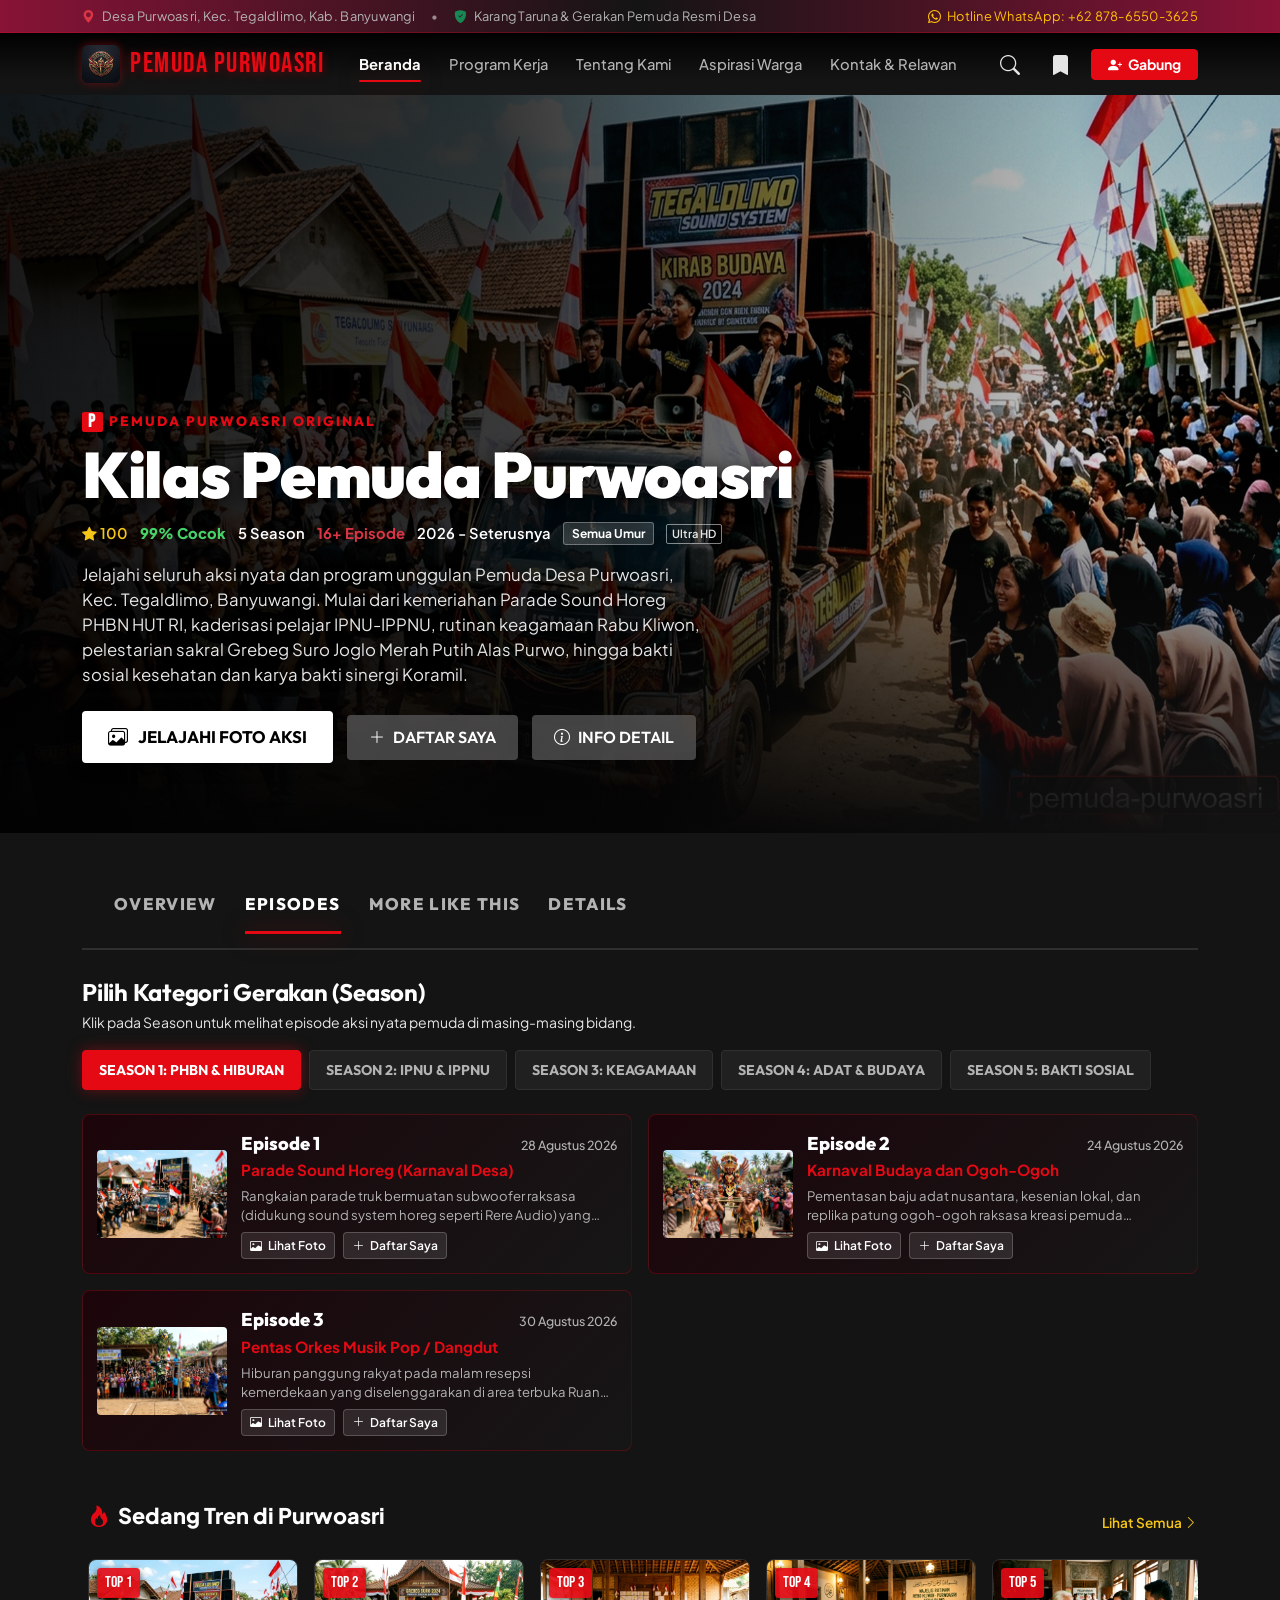
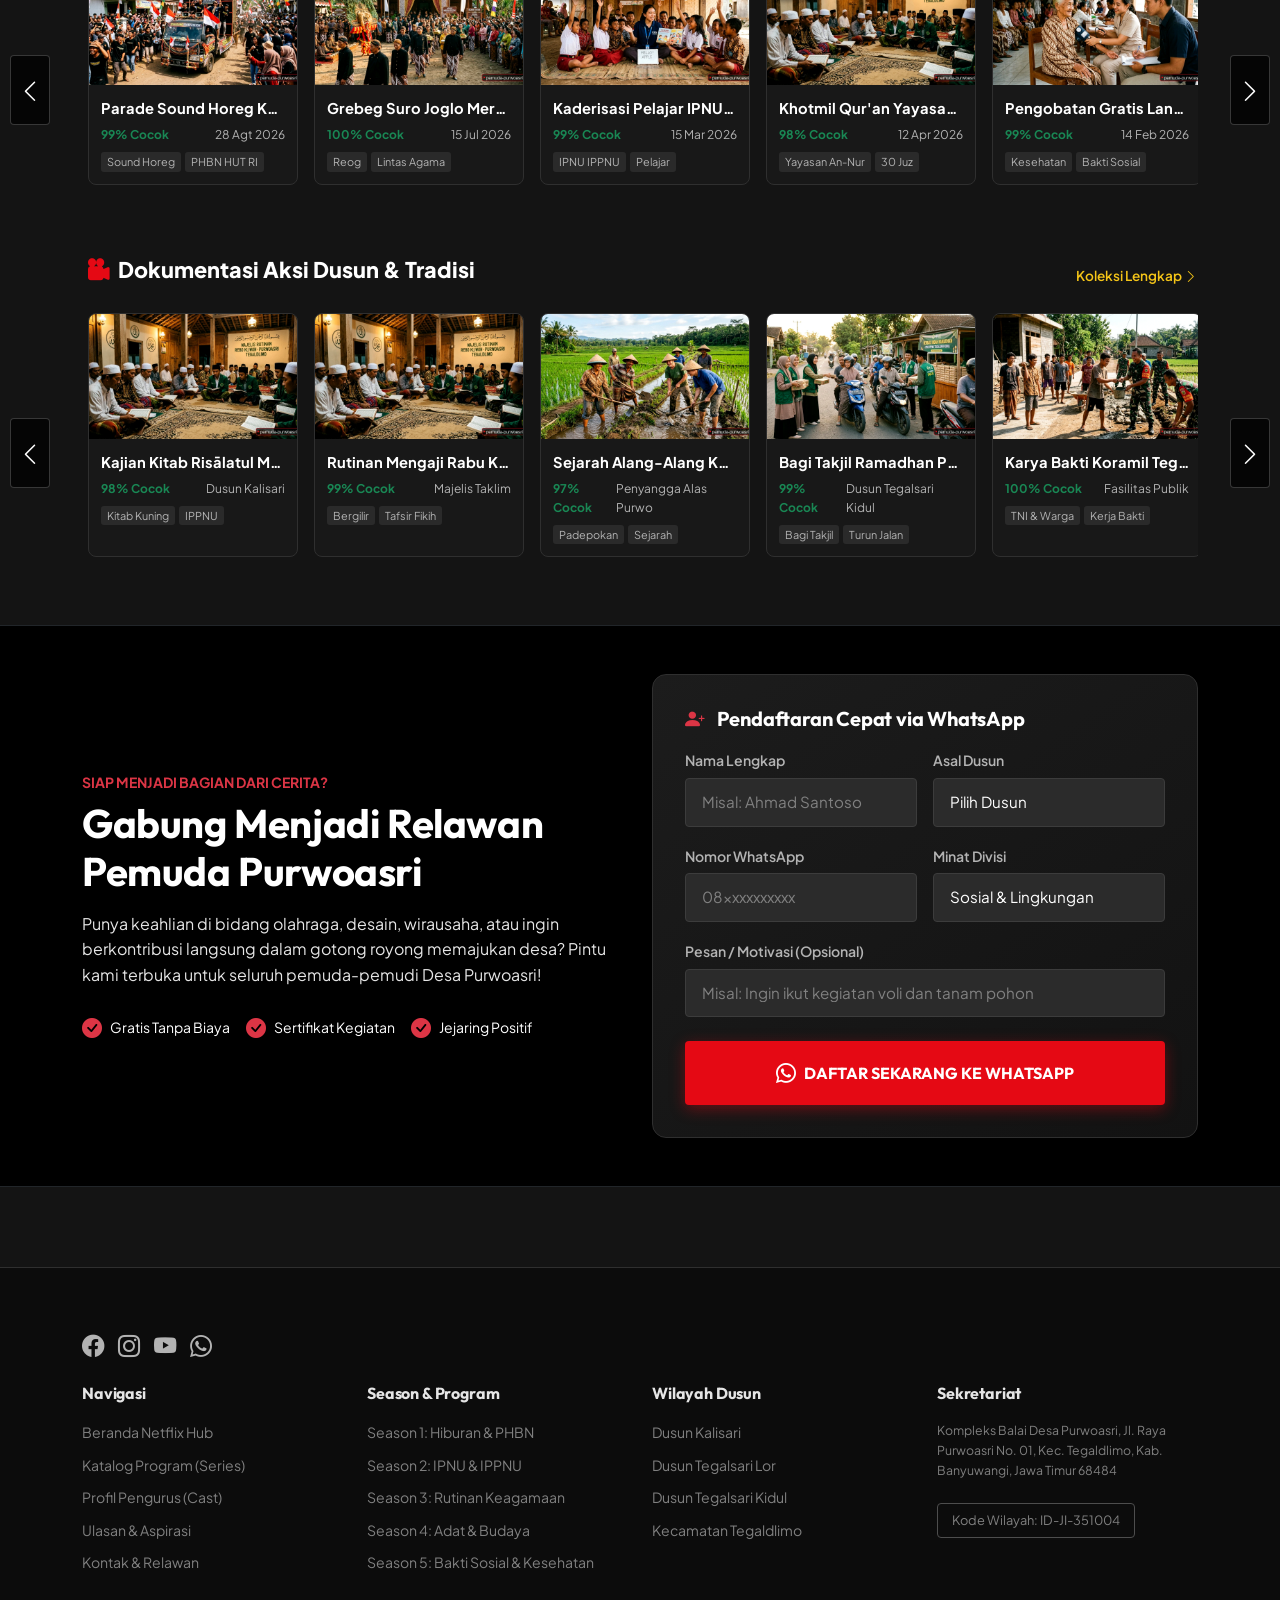
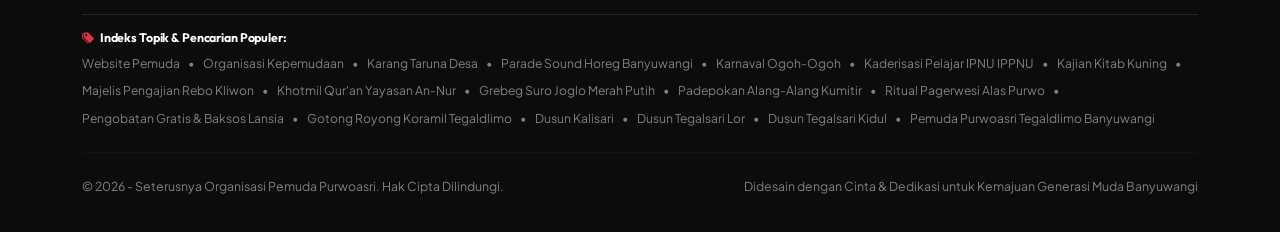
==== commit a837f226: "membenahi tampilan seperti netflix" ====
--- a/index.html
+++ b/index.html
@@ -6,9 +6,9 @@
   <meta http-equiv="X-UA-Compatible" content="IE=edge" />
 
   <!-- ======= SEO, AEO, & GEO OPTIMIZATION ======= -->
-  <title>Pemuda Purwoasri | Gerakan Generasi Muda Desa Purwoasri Tegaldlimo Banyuwangi</title>
-  <meta name="description" content="Website resmi Organisasi Pemuda Purwoasri, Tegaldlimo, Banyuwangi. Wadah pemersatu semua kalangan usia melalui gotong royong, turnamen olahraga, pembinaan UMKM, dan kepedulian sosial." />
-  <meta name="keywords" content="pemuda purwoasri, karang taruna purwoasri, pemuda purwoasri tegaldlimo, pemuda purwoasri banyuwangi, kegiatan pemuda purwoasri, umkm purwoasri banyuwangi, turnamen voli purwoasri, relawan pemuda banyuwangi, desa purwoasri tegaldlimo" />
+  <title>Pemuda Purwoasri | Generasi Muda Tegaldlimo Banyuwangi</title>
+  <meta name="description" content="Portal resmi Organisasi Pemuda Purwoasri, Kec. Tegaldlimo, Banyuwangi. Wadah pemersatu pemuda 3 dusun untuk gotong royong, PHBN, keagamaan, dan bakti sosial." />
+  <meta name="keywords" content="website pemuda, organisasi kepemudaan, karang taruna, karang taruna desa, gerakan pemuda desa, program kerja pemuda, contoh kegiatan karang taruna, kaderisasi pemuda, kegiatan 17 agustus desa, pemuda banyuwangi, karang taruna banyuwangi, pemuda purwoasri, pemuda purwoasri tegaldlimo, karang taruna purwoasri, desa purwoasri tegaldlimo, sound horeg purwoasri, parade sound horeg banyuwangi, rere audio purwoasri, karnaval ogoh ogoh purwoasri, ipnu ippnu purwoasri, pengajian rabu kliwon, yayasan an nur purwoasri, hadrah mahabatunnabi, grebeg suro joglo merah putih, padepokan alang alang kumitir, ritual pagerwesi alas purwo, baksos pengobatan gratis, khitanan massal banyuwangi, koramil tegaldlimo, dusun kalisari, dusun tegalsari lor, dusun tegalsari kidul" />
   <meta name="author" content="Organisasi Pemuda Purwoasri" />
   <meta name="robots" content="index, follow, max-snippet:-1, max-image-preview:large, max-video-preview:-1" />
   <link rel="canonical" href="https://pemuda-purwoasri.vercel.app/" />
@@ -16,37 +16,38 @@
 
   <!-- GEO & Local Targeting Banyuwangi -->
   <meta name="geo.region" content="ID-JI" />
-  <meta name="geo.placename" content="Desa Purwoasri, Kecamatan Tegaldlimo, Kabupaten Banyuwangi, Jawa Timur" />
+  <meta name="geo.placename" content="Desa Purwoasri, Kecamatan Tegaldlimo, Kabupaten Banyuwangi, Jawa Timur, Indonesia" />
   <meta name="geo.position" content="-8.5447;114.2882" />
   <meta name="ICBM" content="-8.5447, 114.2882" />
 
   <!-- Open Graph & Social Cards -->
   <meta property="og:type" content="website" />
   <meta property="og:url" content="https://pemuda-purwoasri.vercel.app/" />
-  <meta property="og:title" content="Pemuda Purwoasri | Membangun Desa dengan Karya & Integritas" />
-  <meta property="og:description" content="Wadah pemuda dan pemudi Desa Purwoasri, Tegaldlimo, Banyuwangi untuk gotong royong, kreativitas UMKM, olahraga, dan bakti sosial." />
-  <meta property="og:image" content="https://pemuda-purwoasri.vercel.app/assets/img/hero-garuda.webp" />
+  <meta property="og:title" content="Pemuda Purwoasri | Generasi Muda Tegaldlimo Banyuwangi" />
+  <meta property="og:description" content="Portal resmi Organisasi Pemuda Purwoasri, Kec. Tegaldlimo, Banyuwangi. Wadah pemersatu pemuda 3 dusun untuk gotong royong, PHBN, keagamaan, dan bakti sosial." />
+  <meta property="og:image" content="https://pemuda-purwoasri.vercel.app/assets/img/hero-billboard.webp" />
   <meta property="og:site_name" content="Pemuda Purwoasri" />
   <meta property="og:locale" content="id_ID" />
 
   <meta name="twitter:card" content="summary_large_image" />
-  <meta name="twitter:title" content="Pemuda Purwoasri | Gerakan Generasi Muda Tegaldlimo Banyuwangi" />
-  <meta name="twitter:description" content="Pusat informasi dan program kerja kepemudaan Desa Purwoasri, Kecamatan Tegaldlimo, Kabupaten Banyuwangi." />
-  <meta name="twitter:image" content="https://pemuda-purwoasri.vercel.app/assets/img/hero-garuda.webp" />
+  <meta name="twitter:title" content="Pemuda Purwoasri | Generasi Muda Tegaldlimo Banyuwangi" />
+  <meta name="twitter:description" content="Portal resmi Organisasi Pemuda Purwoasri, Kec. Tegaldlimo, Banyuwangi. Wadah pemersatu pemuda 3 dusun untuk gotong royong, PHBN, keagamaan, dan bakti sosial." />
+  <meta name="twitter:image" content="https://pemuda-purwoasri.vercel.app/assets/img/hero-billboard.webp" />
 
   <!-- Favicon & Mobile Theme -->
   <link rel="icon" type="image/webp" href="assets/img/favicon.webp" />
   <link rel="apple-touch-icon" href="assets/img/favicon.webp" />
-  <meta name="theme-color" content="#3b0716" />
-
-  <!-- Resource Preconnects & High-Priority LCP Preload -->
+  <meta name="theme-color" content="#141414" />
+
+  <!-- Resource Preconnects -->
   <link rel="preconnect" href="https://fonts.googleapis.com" />
   <link rel="preconnect" href="https://fonts.gstatic.com" crossorigin />
   <link rel="preconnect" href="https://cdn.jsdelivr.net" crossorigin />
   <link rel="preload" as="image" href="assets/img/logo.webp" type="image/webp" />
-  <link rel="preload" as="image" href="assets/img/hero-garuda.webp" type="image/webp" fetchpriority="high" />
-
-  <!-- ======= SCHEMA MARKUP (JSON-LD) UNTUK GEO, SEO & AEO ======= -->
+  <link rel="preload" as="image" href="assets/img/hero-billboard.webp" type="image/webp" fetchpriority="high" />
+
+  <!-- ======= SCHEMA MARKUP (JSON-LD) ======= -->
+  <!-- ======= COMPREHENSIVE SCHEMA MARKUP (JSON-LD: SEO, AEO, GEO) ======= -->
   <script type="application/ld+json">
   {
     "@context": "https://schema.org",
@@ -55,15 +56,24 @@
         "@type": "NGO",
         "@id": "https://pemuda-purwoasri.vercel.app/#organization",
         "name": "Organisasi Pemuda Purwoasri",
-        "alternateName": "Karang Taruna Pemuda Purwoasri",
+        "alternateName": [
+          "Karang Taruna Pemuda Purwoasri",
+          "Pemuda Purwoasri Tegaldlimo",
+          "Generasi Muda Desa Purwoasri"
+        ],
         "url": "https://pemuda-purwoasri.vercel.app/",
-        "logo": "https://pemuda-purwoasri.vercel.app/assets/img/logo.webp",
-        "image": "https://pemuda-purwoasri.vercel.app/assets/img/hero-garuda.webp",
-        "description": "Organisasi kepemudaan resmi Desa Purwoasri, Kecamatan Tegaldlimo, Kabupaten Banyuwangi. Bergerak di bidang gotong royong lingkungan, inkubasi UMKM, olahraga, dan pengabdian sosial lintas generasi.",
+        "logo": {
+          "@type": "ImageObject",
+          "url": "https://pemuda-purwoasri.vercel.app/assets/img/logo.webp",
+          "width": "512",
+          "height": "512"
+        },
+        "image": "https://pemuda-purwoasri.vercel.app/assets/img/hero-billboard.webp",
+        "description": "Organisasi kepemudaan resmi Desa Purwoasri, Kecamatan Tegaldlimo, Kabupaten Banyuwangi. Menghubungkan generasi muda dari 3 dusun (Dusun Kalisari, Dusun Tegalsari Lor, dan Dusun Tegalsari Kidul) untuk kegiatan PHBN, Sound Horeg, IPNU-IPPNU, rutinan keagamaan, pelestarian adat Grebeg Suro Joglo Merah Putih, dan bakti sosial kesehatan.",
         "address": {
           "@type": "PostalAddress",
           "streetAddress": "Kompleks Balai Desa Purwoasri, Jl. Raya Purwoasri No. 01",
-          "addressLocality": "Tegaldlimo",
+          "addressLocality": "Purwoasri, Tegaldlimo",
           "addressRegion": "Jawa Timur",
           "postalCode": "68484",
           "addressCountry": "ID"
@@ -73,6 +83,24 @@
           "latitude": -8.5447,
           "longitude": 114.2882
         },
+        "areaServed": [
+          {
+            "@type": "AdministrativeArea",
+            "name": "Dusun Kalisari, Desa Purwoasri"
+          },
+          {
+            "@type": "AdministrativeArea",
+            "name": "Dusun Tegalsari Lor, Desa Purwoasri"
+          },
+          {
+            "@type": "AdministrativeArea",
+            "name": "Dusun Tegalsari Kidul, Desa Purwoasri"
+          },
+          {
+            "@type": "AdministrativeArea",
+            "name": "Kecamatan Tegaldlimo, Kabupaten Banyuwangi"
+          }
+        ],
         "contactPoint": {
           "@type": "ContactPoint",
           "telephone": "+6287865503625",
@@ -91,10 +119,54 @@
         "@id": "https://pemuda-purwoasri.vercel.app/#website",
         "url": "https://pemuda-purwoasri.vercel.app/",
         "name": "Pemuda Purwoasri",
+        "description": "Portal Resmi Gerakan Generasi Muda Desa Purwoasri, Kecamatan Tegaldlimo, Banyuwangi",
         "publisher": {
           "@id": "https://pemuda-purwoasri.vercel.app/#organization"
         },
-        "inLanguage": "id-ID"
+        "inLanguage": "id-ID",
+        "potentialAction": {
+          "@type": "SearchAction",
+          "target": "https://pemuda-purwoasri.vercel.app/kegiatan.html?q={search_term_string}",
+          "query-input": "required name=search_term_string"
+        }
+      },
+      {
+        "@type": "ItemList",
+        "@id": "https://pemuda-purwoasri.vercel.app/#program-list",
+        "name": "Katalog 5 Program & 16 Episode Aksi Nyata Pemuda Purwoasri",
+        "numberOfItems": 5,
+        "itemListElement": [
+          {
+            "@type": "ListItem",
+            "position": 1,
+            "name": "Program Hiburan Rakyat & PHBN (Season 1)",
+            "description": "Parade Sound Horeg Rere Audio, Karnaval Budaya Ogoh-Ogoh, dan Pentas Orkes Dangdut RTH Purwoasri"
+          },
+          {
+            "@type": "ListItem",
+            "position": 2,
+            "name": "Program Kaderisasi Pelajar & Penguatan Kepemudaan IPNU & IPPNU (Season 2)",
+            "description": "Penguatan organisasi IPNU IPPNU bersama KKN, kajian kitab Risālatul Maḥīḍ, dan aksi bagi takjil Ramadhan Dusun Tegalsari Kidul"
+          },
+          {
+            "@type": "ListItem",
+            "position": 3,
+            "name": "Program Rutinan Keagamaan & Jam'iyah Pembinaan Mental (Season 3)",
+            "description": "Rutinan Mengaji Rabu Kliwon, Khotmil Qur'an 30 Juz Yayasan An-Nur, dan gema sholawat hadrah Mahabatunnabi"
+          },
+          {
+            "@type": "ListItem",
+            "position": 4,
+            "name": "Program Pelestarian Adat, Kebudayaan, & Ritual Nusantara (Season 4)",
+            "description": "Grebeg Suro Joglo Merah Putih Reog, edukasi sejarah Padepokan Alang-Alang Kumitir Alas Purwo, dan ritual Pagerwesi"
+          },
+          {
+            "@type": "ListItem",
+            "position": 5,
+            "name": "Program Bakti Sosial & Kesehatan Masyarakat (Season 5)",
+            "description": "Pengobatan gratis lansia, khitanan massal Balai Desa, edukasi stunting Posyandu, dan gotong royong Koramil Tegaldlimo"
+          }
+        ]
       },
       {
         "@type": "FAQPage",
@@ -102,42 +174,34 @@
         "mainEntity": [
           {
             "@type": "Question",
-            "name": "Apakah program Pemuda Purwoasri bermanfaat untuk semua kalangan warga?",
+            "name": "Apa itu Organisasi Pemuda Purwoasri?",
             "acceptedAnswer": {
               "@type": "Answer",
-              "text": "Sangat bermanfaat. Program kami dirancang inklusif: turnamen dan pelatihan digital untuk remaja/pemuda, pendampingan pemasaran untuk pelaku UMKM dewasa, serta kerja bakti irigasi, bantuan sosial dan cek kesehatan untuk para orang tua dan lansia desa."
+              "text": "Organisasi Pemuda Purwoasri adalah wadah kepemudaan resmi di Desa Purwoasri, Kecamatan Tegaldlimo, Kabupaten Banyuwangi yang menaungi pemuda-pemudi di 3 dusun resmi: Dusun Kalisari, Dusun Tegalsari Lor, dan Dusun Tegalsari Kidul."
             }
           },
           {
             "@type": "Question",
-            "name": "Siapa saja yang boleh bergabung menjadi anggota Pemuda Purwoasri?",
+            "name": "Apa saja program unggulan Pemuda Purwoasri?",
             "acceptedAnswer": {
               "@type": "Answer",
-              "text": "Seluruh generasi muda berdomisili atau berdarah Desa Purwoasri, Kecamatan Tegaldlimo, Kabupaten Banyuwangi berusia 15-35 tahun dapat mendaftar secara gratis melalui form relawan atau menghubungi sekretariat."
+              "text": "Terdapat 5 program unggulan yaitu: (1) Hiburan Rakyat & PHBN seperti Parade Sound Horeg dan Karnaval Ogoh-Ogoh, (2) Kaderisasi Pelajar IPNU-IPPNU & kajian Kitab Kuning, (3) Rutinan Keagamaan Majelis Rabu Kliwon & Sholawat Mahabatunnabi, (4) Pelestarian Adat Grebeg Suro Joglo Merah Putih & Padepokan Alang-Alang Kumitir lingkar Alas Purwo, dan (5) Bakti Sosial Pengobatan Gratis serta Karya Bakti Koramil Tegaldlimo."
             }
           },
           {
             "@type": "Question",
-            "name": "Bagaimana cara menyalurkan usulan atau aspirasi warga?",
+            "name": "Bagaimana cara bergabung menjadi relawan Pemuda Purwoasri?",
             "acceptedAnswer": {
               "@type": "Answer",
-              "text": "Warga dapat menyampaikan ide atau saran melalui halaman Aspirasi online di website ini, melalui kotak saran di Balai Desa, atau menghubungi nomor WhatsApp resmi pengurus."
+              "text": "Seluruh pemuda-pemudi warga Desa Purwoasri dapat bergabung secara gratis tanpa biaya pendaftaran melalui formulir pendaftaran cepat di website atau langsung menghubungi nomor WhatsApp resmi Sekretariat di +62 878-6550-3625."
             }
           },
           {
             "@type": "Question",
-            "name": "Apakah kegiatan Pemuda Purwoasri didukung pemerintah desa?",
+            "name": "Di mana lokasi sekretariat Pemuda Purwoasri?",
             "acceptedAnswer": {
               "@type": "Answer",
-              "text": "Ya, seluruh kegiatan Pemuda Purwoasri bersinergi resmi dan didukung oleh Pemerintah Desa Purwoasri, BPD, dan Pembina Karang Taruna Kecamatan Tegaldlimo Banyuwangi."
-            }
-          },
-          {
-            "@type": "Question",
-            "name": "Bagaimana cara mengajukan kemitraan atau sponsorship kegiatan?",
-            "acceptedAnswer": {
-              "@type": "Answer",
-              "text": "Kemitraan, undangan kolaborasi, dan permohonan sponsor dapat dikirimkan ke email purwoasriofficial@gmail.com atau langsung melalui hotline WhatsApp +62 878-6550-3625."
+              "text": "Sekretariat bertempat di Kompleks Balai Desa Purwoasri, Jl. Raya Purwoasri No. 01, Kecamatan Tegaldlimo, Kabupaten Banyuwangi, Jawa Timur 68484."
             }
           }
         ]
@@ -146,662 +210,890 @@
   }
   </script>
 
-  <!-- Google Fonts (Optimized Non-blocking) -->
-  <link rel="preload" as="style" href="https://fonts.googleapis.com/css2?family=Outfit:wght@600;700;800;900&family=Plus+Jakarta+Sans:wght@400;500;600;700&display=swap" />
-  <link href="https://fonts.googleapis.com/css2?family=Outfit:wght@600;700;800;900&family=Plus+Jakarta+Sans:wght@400;500;600;700&display=swap" rel="stylesheet" media="print" onload="this.media='all'" />
-  <noscript>
-    <link href="https://fonts.googleapis.com/css2?family=Outfit:wght@600;700;800;900&family=Plus+Jakarta+Sans:wght@400;500;600;700&display=swap" rel="stylesheet" />
-  </noscript>
-
-  <!-- Core Bootstrap CSS (Critical) -->
+  <!-- Core Bootstrap 5 CSS -->
   <link href="https://cdn.jsdelivr.net/npm/bootstrap@5.3.3/dist/css/bootstrap.min.css" rel="stylesheet" />
 
-  <!-- Icons (Deferred for Speed) -->
-  <link rel="stylesheet" href="https://cdn.jsdelivr.net/npm/bootstrap-icons@1.11.3/font/bootstrap-icons.min.css" media="print" onload="this.media='all'" />
-  <noscript>
-    <link rel="stylesheet" href="https://cdn.jsdelivr.net/npm/bootstrap-icons@1.11.3/font/bootstrap-icons.min.css" />
-  </noscript>
-
-  <!-- Main CSS File -->
+  <!-- Icons -->
+  <link rel="stylesheet" href="https://cdn.jsdelivr.net/npm/bootstrap-icons@1.11.3/font/bootstrap-icons.min.css" />
+
+  <!-- Netflix Custom CSS -->
   <link rel="stylesheet" href="assets/css/style.css" />
 </head>
-<body class="index-page">
-
-  <!-- ======= TOP ANNOUNCEMENT BAR ======= -->
-  <aside class="top-announcement d-none d-md-block" aria-label="Informasi Wilayah">
+<body>
+
+  <!-- Netflix Top Announcement Bar -->
+  <aside class="netflix-top-announcement d-none d-md-block" aria-label="Informasi Wilayah Desa">
     <div class="container d-flex justify-content-between align-items-center">
       <div class="d-flex align-items-center gap-3">
-        <span><i class="bi bi-geo-alt-fill text-warning me-1"></i> Desa Purwoasri, Kec. Tegaldlimo, Kab. Banyuwangi, Jawa Timur</span>
-        <span class="text-white-50">|</span>
-        <span><i class="bi bi-shield-check text-info me-1"></i> Binaan Resmi Pemerintah Desa Purwoasri</span>
+        <span><i class="bi bi-geo-alt-fill text-danger me-1"></i> Desa Purwoasri, Kec. Tegaldlimo, Kab. Banyuwangi</span>
+        <span class="text-white-50">•</span>
+        <span><i class="bi bi-shield-fill-check text-success me-1"></i> Karang Taruna & Gerakan Pemuda Resmi Desa</span>
       </div>
       <div class="d-flex align-items-center gap-3">
-        <a href="kontak.html"><i class="bi bi-clock me-1"></i> Layanan Sekretariat: 08.00 - 16.00 WIB</a>
-        <a href="https://wa.me/6287865503625" target="_blank" rel="noopener" class="text-warning"><i class="bi bi-whatsapp me-1"></i> WhatsApp Center</a>
+        <a href="https://wa.me/6287865503625" target="_blank" rel="noopener" class="text-warning text-decoration-none">
+          <i class="bi bi-whatsapp me-1"></i> Hotline WhatsApp: +62 878-6550-3625
+        </a>
       </div>
     </div>
   </aside>
 
-  <!-- ======= HEADER & NAVBAR ======= -->
-  <header class="navbar navbar-expand-lg navbar-glass sticky-top" id="mainNavbar">
-    <div class="container">
-      <!-- Logo Branding -->
-      <a class="navbar-brand d-flex align-items-center gap-2" href="index.html">
-        <img src="assets/img/logo.webp" alt="Logo Pemuda Purwoasri" width="40" height="40" class="rounded-circle shadow-sm" />
-        <span class="brand-title">Pemuda Purwoasri</span>
+  <!-- Netflix Header Navigation -->
+  <header class="netflix-header" id="netflixHeader">
+    <div class="container d-flex justify-content-between align-items-center">
+      <!-- Netflix Style Brand Logo -->
+      <a class="netflix-brand" href="index.html">
+        <img src="assets/img/logo.webp" alt="Logo Pemuda Purwoasri" />
+        <span>PEMUDA PURWOASRI</span>
       </a>
 
-      <!-- Hamburger Toggler -->
-      <button class="navbar-toggler border-0 shadow-none" type="button" data-bs-toggle="collapse" data-bs-target="#navPurwoasri" aria-controls="navPurwoasri" aria-expanded="false" aria-label="Buka Navigasi">
-        <span class="navbar-toggler-icon"></span>
-      </button>
-
-      <!-- Nav Links -->
-      <nav class="collapse navbar-collapse" id="navPurwoasri">
-        <ul class="navbar-nav ms-auto align-items-lg-center gap-1 my-3 my-lg-0">
-          <li class="nav-item"><a class="nav-link active" href="index.html">Beranda</a></li>
-          <li class="nav-item"><a class="nav-link" href="tentang-kami.html">Tentang Kami</a></li>
-          <li class="nav-item"><a class="nav-link" href="kegiatan.html">Kegiatan</a></li>
-          <li class="nav-item"><a class="nav-link" href="aspirasi.html">Aspirasi</a></li>
-          <li class="nav-item"><a class="nav-link" href="kontak.html">Kontak</a></li>
-        </ul>
+      <!-- Navigation Links -->
+      <nav class="d-none d-lg-flex netflix-nav-links align-items-center">
+        <a class="nav-link active" href="index.html">Beranda</a>
+        <a class="nav-link" href="kegiatan.html">Program Kerja</a>
+        <a class="nav-link" href="tentang-kami.html">Tentang Kami</a>
+        <a class="nav-link" href="aspirasi.html">Aspirasi Warga</a>
+        <a class="nav-link" href="kontak.html">Kontak & Relawan</a>
       </nav>
+
+      <!-- Nav Action Controls -->
+      <div class="nav-actions">
+        <!-- Search Trigger Button -->
+        <button type="button" class="btn-search-trigger" data-bs-toggle="modal" data-bs-target="#searchModal" title="Cari Program / Kegiatan">
+          <i class="bi bi-search"></i>
+        </button>
+
+        <!-- My List (Daftar Saya) Drawer Trigger -->
+        <button type="button" class="btn-mylist-trigger" data-bs-toggle="offcanvas" data-bs-target="#myListOffcanvas" title="Daftar Saya (Bookmark)">
+          <i class="bi bi-bookmark-fill"></i>
+          <span class="badge-count" id="myListCount" style="display:none;">0</span>
+        </button>
+
+        <!-- Join CTA Button -->
+        <a href="kontak.html" class="btn-nav-join d-none d-sm-inline-flex">
+          <i class="bi bi-person-plus-fill"></i> Gabung
+        </a>
+
+        <!-- Mobile Menu Toggle Button -->
+        <button class="btn btn-outline-light d-lg-none py-1 px-2 border-0" type="button" data-bs-toggle="collapse" data-bs-target="#mobileNavCollapse" aria-label="Toggle Mobile Nav">
+          <i class="bi bi-list fs-3"></i>
+        </button>
+      </div>
+    </div>
+
+    <!-- Mobile Collapsible Menu -->
+    <div class="collapse d-lg-none mt-2" id="mobileNavCollapse">
+      <div class="container">
+        <div class="mobile-menu-box">
+          <a class="active" href="index.html"><i class="bi bi-house-door-fill me-2 text-danger"></i> Beranda</a>
+          <a href="kegiatan.html"><i class="bi bi-collection-play me-2 text-danger"></i> Program Kerja</a>
+          <a href="tentang-kami.html"><i class="bi bi-people me-2 text-danger"></i> Tentang Kami</a>
+          <a href="aspirasi.html"><i class="bi bi-chat-square-quote me-2 text-danger"></i> Aspirasi Warga</a>
+          <a href="kontak.html"><i class="bi bi-telephone me-2 text-danger"></i> Kontak & Relawan</a>
+        </div>
+      </div>
     </div>
   </header>
 
-  <main class="main">
-
-    <!-- ======= A. HERO SECTION (FULL-BACKGROUND GARUDA PANCASILA & MERDEKA) ======= -->
-    <section class="hero-garuda-section">
-      <div class="hero-garuda-overlay"></div>
-      <div class="container position-relative">
-        <div class="row align-items-center">
-          <div class="col-lg-10 col-xl-9">
-            <span class="hero-tag-garuda">
-              <i class="bi bi-shield-fill-check text-warning"></i> Semangat Generasi Emas • Pemuda Purwoasri
-            </span>
-            <h1 class="hero-title-garuda">
-              Membangun Desa Purwoasri dengan <span>Karya Nyata & Integritas</span>
-            </h1>
-            <p class="hero-subtitle-garuda">
-              Wadah kolaborasi pemuda-pemudi Desa Purwoasri, Kecamatan Tegaldlimo, Kabupaten Banyuwangi. Bersama menggerakkan gotong royong warga, inovasi UMKM desa, turnamen olahraga, dan kepedulian sosial lintas generasi.
+  <!-- Main Content Body -->
+  <main>
+    <!-- =======================================================
+         1. NETFLIX HERO BILLBOARD (FEATURED SHOWCASE)
+         ======================================================= -->
+    <section class="netflix-billboard" style="background-image: url('assets/img/hero-billboard.webp');">
+      <div class="billboard-vignette"></div>
+      <div class="container">
+        <div class="billboard-content">
+          <!-- Netflix Original Badge -->
+          <div class="original-badge">
+            <span class="n-icon">P</span>
+            <span>PEMUDA PURWOASRI ORIGINAL</span>
+          </div>
+
+          <!-- Featured Headline -->
+          <h1 class="billboard-title">Kilas Pemuda Purwoasri</h1>
+
+          <!-- Meta Ratings & Tags -->
+          <div class="meta-stats-row">
+            <span class="meta-star"><i class="bi bi-star-fill"></i> 100</span>
+            <span class="meta-match">99% Cocok</span>
+            <span class="text-white">5 Season</span>
+            <span class="text-danger fw-bold">16+ Episode</span>
+            <span class="text-white">2026 - Seterusnya</span>
+            <span class="meta-badge">Semua Umur</span>
+            <span class="meta-quality">Ultra HD</span>
+          </div>
+
+          <!-- Emotional Synopsis Hook -->
+          <p class="billboard-synopsis">
+            Jelajahi seluruh aksi nyata dan program unggulan Pemuda Desa Purwoasri, Kec. Tegaldlimo, Banyuwangi. Mulai dari kemeriahan Parade Sound Horeg PHBN HUT RI, kaderisasi pelajar IPNU-IPPNU, rutinan keagamaan Rabu Kliwon, pelestarian sakral Grebeg Suro Joglo Merah Putih Alas Purwo, hingga bakti sosial kesehatan dan karya bakti sinergi Koramil.
+          </p>
+
+          <!-- Action Buttons -->
+          <div class="billboard-actions">
+            <a href="#seriesSection" class="btn-netflix-play">
+              <i class="bi bi-images fs-5"></i> JELAJAHI FOTO AKSI
+            </a>
+            <button type="button" class="btn-netflix-glass" data-bs-toggle="offcanvas" data-bs-target="#myListOffcanvas">
+              <i class="bi bi-plus-lg"></i> DAFTAR SAYA
+            </button>
+            <button type="button" class="btn-netflix-glass" id="btnHeroMoreInfo">
+              <i class="bi bi-info-circle"></i> INFO DETAIL
+            </button>
+          </div>
+        </div>
+      </div>
+    </section>
+
+    <!-- =======================================================
+         2. NETFLIX SERIES & EPISODES HUB (MATCHING USER REFERENCE)
+         ======================================================= -->
+    <section class="py-5" id="seriesSection">
+      <div class="container">
+        
+        <!-- Netflix Main Tab Navigation -->
+        <div class="netflix-tabs-container">
+          <ul class="netflix-tabs-nav">
+            <li>
+              <button type="button" class="netflix-tab-btn" data-target-tab="tabOverview">
+                OVERVIEW
+              </button>
+            </li>
+            <li>
+              <button type="button" class="netflix-tab-btn active" data-target-tab="tabEpisodes">
+                EPISODES
+              </button>
+            </li>
+            <li>
+              <button type="button" class="netflix-tab-btn" data-target-tab="tabMoreLikeThis">
+                MORE LIKE THIS
+              </button>
+            </li>
+            <li>
+              <button type="button" class="netflix-tab-btn" data-target-tab="tabDetails">
+                DETAILS
+              </button>
+            </li>
+          </ul>
+        </div>
+
+        <!-- ================= TAB: EPISODES (ACTIVE BY DEFAULT) ================= -->
+        <div class="netflix-tab-pane" id="tabEpisodes">
+          <!-- Season Selector Pills Header -->
+          <div class="season-selector-wrapper">
+            <div>
+              <h3 class="h4 mb-1 text-white fw-bold">Pilih Kategori Gerakan (Season)</h3>
+              <p class="text-gray-400 small mb-0">Klik pada Season untuk melihat episode aksi nyata pemuda di masing-masing bidang.</p>
+            </div>
+            <div class="season-pills">
+              <button type="button" class="season-pill-btn active" data-season="1">SEASON 1: PHBN & HIBURAN</button>
+              <button type="button" class="season-pill-btn" data-season="2">SEASON 2: IPNU & IPPNU</button>
+              <button type="button" class="season-pill-btn" data-season="3">SEASON 3: KEAGAMAAN</button>
+              <button type="button" class="season-pill-btn" data-season="4">SEASON 4: ADAT & BUDAYA</button>
+              <button type="button" class="season-pill-btn" data-season="5">SEASON 5: BAKTI SOSIAL</button>
+            </div>
+          </div>
+
+          <!-- 2-Column Episode Cards Grid (Matching the exact screenshot format) -->
+          <div class="episodes-grid" id="episodesGridContainer">
+            <!-- Dynamic Episodes injected via JavaScript -->
+          </div>
+        </div>
+
+        <!-- ================= TAB: OVERVIEW ================= -->
+        <div class="netflix-tab-pane d-none" id="tabOverview">
+          <div class="overview-panel-box">
+            <div class="row align-items-center g-4">
+              <div class="col-lg-7">
+                <span class="badge bg-danger mb-2 px-3 py-1">Sinopsis Gerakan</span>
+                <h2 class="h3 fw-bold text-white mb-3">Tentang Organisasi Pemuda Purwoasri</h2>
+                <p class="text-gray-300">
+                  Organisasi Pemuda Purwoasri adalah wadah kepemudaan resmi di bawah naungan Pemerintah Desa Purwoasri, Kecamatan Tegaldlimo, Kabupaten Banyuwangi. Organisasi ini beranggotakan generasi muda dari 3 dusun resmi (Dusun Kalisari, Dusun Tegalsari Lor, dan Dusun Tegalsari Kidul) yang berkomitmen membaktikan tenaga, pikiran, dan kreativitas demi kemaslahatan masyarakat.
+                </p>
+                <p class="text-gray-300">
+                  Dengan mengusung nilai integritas, persatuan tanpa memandang sekat latar belakang, kami menghadirkan program kerja berkelanjutan di bidang sosial, pemeliharaan lingkungan pertanian, keolahragaan, inkubasi bisnis UMKM lokal, serta pendampingan pendidikan generasi penerus.
+                </p>
+                <div class="d-flex flex-wrap gap-2 mt-4">
+                  <a href="tentang-kami.html" class="btn-netflix-red">
+                    <i class="bi bi-arrow-right-circle me-1"></i> Baca Profil Lengkap
+                  </a>
+                  <a href="https://wa.me/6287865503625" target="_blank" class="btn-netflix-glass">
+                    <i class="bi bi-whatsapp me-1"></i> Hubungi Pengurus
+                  </a>
+                </div>
+              </div>
+              <div class="col-lg-5">
+                <div class="row g-3">
+                  <div class="col-6">
+                    <div class="overview-stat-badge">
+                      <div class="overview-stat-val">32+</div>
+                      <div class="overview-stat-lbl">Aksi Terlaksana</div>
+                    </div>
+                  </div>
+                  <div class="col-6">
+                    <div class="overview-stat-badge">
+                      <div class="overview-stat-val">250+</div>
+                      <div class="overview-stat-lbl">Relawan Aktif</div>
+                    </div>
+                  </div>
+                  <div class="col-6">
+                    <div class="overview-stat-badge">
+                      <div class="overview-stat-val">100%</div>
+                      <div class="overview-stat-lbl">Swadaya & Gotong Royong</div>
+                    </div>
+                  </div>
+                  <div class="col-6">
+                    <div class="overview-stat-badge">
+                      <div class="overview-stat-val">3 Dusun</div>
+                      <div class="overview-stat-lbl">Kalisari & Tegalsari</div>
+                    </div>
+                  </div>
+                </div>
+              </div>
+            </div>
+          </div>
+        </div>
+
+        <!-- ================= TAB: MORE LIKE THIS (PROGRAM TERKAIT) ================= -->
+        <div class="netflix-tab-pane d-none" id="tabMoreLikeThis">
+          <div class="row g-4">
+            <div class="col-md-4 col-sm-6">
+              <div class="netflix-poster-card w-100" data-episode-id="s1e1">
+                <div class="poster-media-wrap" style="height:160px;">
+                  <img src="assets/img/kegiatan-sound-horeg.webp" alt="Parade Sound Horeg" />
+                  <span class="poster-rank-badge">HUT RI</span>
+                </div>
+                <div class="poster-content">
+                  <div class="poster-title">Parade Sound Horeg (Karnaval Desa)</div>
+                  <div class="poster-meta">
+                    <span class="text-success fw-bold">99% Cocok</span>
+                    <span>Rere Audio & Sound</span>
+                  </div>
+                  <p class="small text-gray-400 mb-2">Parade truk bermuatan subwoofer raksasa puncak karnaval PHBN kemerdekaan.</p>
+                  <div class="poster-tags">
+                    <span class="tag-pill">Sound Horeg</span>
+                    <span class="tag-pill">PHBN</span>
+                  </div>
+                </div>
+              </div>
+            </div>
+
+            <div class="col-md-4 col-sm-6">
+              <div class="netflix-poster-card w-100" data-episode-id="s4e1">
+                <div class="poster-media-wrap" style="height:160px;">
+                  <img src="assets/img/kegiatan-grebeg-suro.webp" alt="Grebeg Suro" />
+                  <span class="poster-rank-badge">ADAT SAKRAL</span>
+                </div>
+                <div class="poster-content">
+                  <div class="poster-title">Grebeg Suro Joglo Merah Putih</div>
+                  <div class="poster-meta">
+                    <span class="text-success fw-bold">100% Cocok</span>
+                    <span>Reog & Doa Bersama</span>
+                  </div>
+                  <p class="small text-gray-400 mb-2">Festival sakral Rabu Kliwon & Kamis Legi pementasan seni Reog dan doa lintas agama.</p>
+                  <div class="poster-tags">
+                    <span class="tag-pill">Joglo Merah Putih</span>
+                    <span class="tag-pill">Alas Purwo</span>
+                  </div>
+                </div>
+              </div>
+            </div>
+
+            <div class="col-md-4 col-sm-6">
+              <div class="netflix-poster-card w-100" data-episode-id="s5e1">
+                <div class="poster-media-wrap" style="height:160px;">
+                  <img src="assets/img/kegiatan-kesehatan.webp" alt="Pengobatan Gratis" />
+                  <span class="poster-rank-badge">KESEHATAN</span>
+                </div>
+                <div class="poster-content">
+                  <div class="poster-title">Pengobatan & Cek Medis Gratis</div>
+                  <div class="poster-meta">
+                    <span class="text-success fw-bold">99% Cocok</span>
+                    <span>Lansia Terpencil</span>
+                  </div>
+                  <p class="small text-gray-400 mb-2">Layanan medis keliling tanpa biaya untuk warga lansia di pelosok 3 dusun.</p>
+                  <div class="poster-tags">
+                    <span class="tag-pill">Bakti Sosial</span>
+                    <span class="tag-pill">Lansia Sehat</span>
+                  </div>
+                </div>
+              </div>
+            </div>
+          </div>
+        </div>
+
+        <!-- ================= TAB: DETAILS (PENGURUS & DETAIL) ================= -->
+        <div class="netflix-tab-pane d-none" id="tabDetails">
+          <div class="overview-panel-box">
+            <h3 class="h4 fw-bold text-white mb-4"><i class="bi bi-person-badge-fill text-danger me-2"></i> Pengurus & Struktur ("The Cast & Crew")</h3>
+            <div class="row g-3">
+              <div class="col-md-6 col-lg-3">
+                <div class="cast-card">
+                  <img src="assets/img/hero-pemuda.webp" alt="Ketua Pemuda" class="cast-avatar" />
+                  <div>
+                    <div class="cast-name">Reza M.</div>
+                    <div class="cast-role">Ketua Umum</div>
+                  </div>
+                </div>
+              </div>
+              <div class="col-md-6 col-lg-3">
+                <div class="cast-card">
+                  <img src="assets/img/kegiatan-grebeg-suro.webp" alt="Sekretaris" class="cast-avatar" />
+                  <div>
+                    <div class="cast-name">Dewi Lestari</div>
+                    <div class="cast-role">Sekretaris</div>
+                  </div>
+                </div>
+              </div>
+              <div class="col-md-6 col-lg-3">
+                <div class="cast-card">
+                  <img src="assets/img/kegiatan-sound-horeg.webp" alt="Bendahara" class="cast-avatar" />
+                  <div>
+                    <div class="cast-name">Bagus Prasetyo</div>
+                    <div class="cast-role">Bendahara</div>
+                  </div>
+                </div>
+              </div>
+              <div class="col-md-6 col-lg-3">
+                <div class="cast-card">
+                  <img src="assets/img/kegiatan-voli.webp" alt="Koordinator Olahraga" class="cast-avatar" />
+                  <div>
+                    <div class="cast-name">Bambang Y.</div>
+                    <div class="cast-role">Divisi Olahraga</div>
+                  </div>
+                </div>
+              </div>
+            </div>
+
+            <hr class="border-secondary my-4" />
+
+            <div class="row g-4 text-gray-300 small">
+              <div class="col-md-4">
+                <strong class="text-white d-block mb-1">Wilayah Administratif:</strong>
+                Desa Purwoasri, Kecamatan Tegaldlimo, Kabupaten Banyuwangi, Jawa Timur (Kode Pos: 68484)
+              </div>
+              <div class="col-md-4">
+                <strong class="text-white d-block mb-1">Sekretariat Resmi:</strong>
+                Kompleks Balai Desa Purwoasri, Jl. Raya Purwoasri No. 01
+              </div>
+              <div class="col-md-4">
+                <strong class="text-white d-block mb-1">Pembina & Pengarah:</strong>
+                Kepala Desa Purwoasri & BPD Desa Purwoasri
+              </div>
+            </div>
+          </div>
+        </div>
+
+      </div>
+    </section>
+
+    <!-- =======================================================
+         3. NETFLIX HORIZONTAL ROW CAROUSELS (TRENDING, ORIGINALS)
+         ======================================================= -->
+
+    <!-- ROW 1: SEDANG TREN DI PURWOASRI -->
+    <section class="netflix-row-section">
+      <div class="container">
+        <div class="row-header">
+          <div class="row-title">
+            <i class="bi bi-fire"></i> Sedang Tren di Purwoasri
+          </div>
+          <a href="kegiatan.html" class="row-explore-link">Lihat Semua <i class="bi bi-chevron-right"></i></a>
+        </div>
+      </div>
+      <div class="position-relative">
+        <button type="button" class="row-scroll-btn prev" aria-label="Geser Kiri"><i class="bi bi-chevron-left"></i></button>
+        <button type="button" class="row-scroll-btn next" aria-label="Geser Kanan"><i class="bi bi-chevron-right"></i></button>
+        <div class="container">
+          <div class="row-carousel-track">
+            <div class="netflix-poster-card" data-episode-id="s1e1">
+              <div class="poster-media-wrap">
+                <img src="assets/img/kegiatan-sound-horeg.webp" alt="Parade Sound Horeg" />
+                <span class="poster-rank-badge">TOP 1</span>
+              </div>
+              <div class="poster-content">
+                <div class="poster-title">Parade Sound Horeg Karnaval</div>
+                <div class="poster-meta">
+                  <span class="text-success fw-bold">99% Cocok</span>
+                  <span>28 Agt 2026</span>
+                </div>
+                <div class="poster-tags">
+                  <span class="tag-pill">Sound Horeg</span>
+                  <span class="tag-pill">PHBN HUT RI</span>
+                </div>
+              </div>
+            </div>
+
+            <div class="netflix-poster-card" data-episode-id="s4e1">
+              <div class="poster-media-wrap">
+                <img src="assets/img/kegiatan-grebeg-suro.webp" alt="Grebeg Suro Joglo Merah Putih" />
+                <span class="poster-rank-badge">TOP 2</span>
+              </div>
+              <div class="poster-content">
+                <div class="poster-title">Grebeg Suro Joglo Merah Putih</div>
+                <div class="poster-meta">
+                  <span class="text-success fw-bold">100% Cocok</span>
+                  <span>15 Jul 2026</span>
+                </div>
+                <div class="poster-tags">
+                  <span class="tag-pill">Reog</span>
+                  <span class="tag-pill">Lintas Agama</span>
+                </div>
+              </div>
+            </div>
+
+            <div class="netflix-poster-card" data-episode-id="s2e1">
+              <div class="poster-media-wrap">
+                <img src="assets/img/kegiatan-bimbel.webp" alt="IPNU IPPNU" />
+                <span class="poster-rank-badge">TOP 3</span>
+              </div>
+              <div class="poster-content">
+                <div class="poster-title">Kaderisasi Pelajar IPNU-IPPNU</div>
+                <div class="poster-meta">
+                  <span class="text-success fw-bold">99% Cocok</span>
+                  <span>15 Mar 2026</span>
+                </div>
+                <div class="poster-tags">
+                  <span class="tag-pill">IPNU IPPNU</span>
+                  <span class="tag-pill">Pelajar</span>
+                </div>
+              </div>
+            </div>
+
+            <div class="netflix-poster-card" data-episode-id="s3e2">
+              <div class="poster-media-wrap">
+                <img src="assets/img/kegiatan-pengajian.webp" alt="Khotmil Quran Yayasan An-Nur" />
+                <span class="poster-rank-badge">TOP 4</span>
+              </div>
+              <div class="poster-content">
+                <div class="poster-title">Khotmil Qur'an Yayasan An-Nur</div>
+                <div class="poster-meta">
+                  <span class="text-success fw-bold">98% Cocok</span>
+                  <span>12 Apr 2026</span>
+                </div>
+                <div class="poster-tags">
+                  <span class="tag-pill">Yayasan An-Nur</span>
+                  <span class="tag-pill">30 Juz</span>
+                </div>
+              </div>
+            </div>
+
+            <div class="netflix-poster-card" data-episode-id="s5e1">
+              <div class="poster-media-wrap">
+                <img src="assets/img/kegiatan-kesehatan.webp" alt="Pengobatan Gratis Lansia" />
+                <span class="poster-rank-badge">TOP 5</span>
+              </div>
+              <div class="poster-content">
+                <div class="poster-title">Pengobatan Gratis Lansia</div>
+                <div class="poster-meta">
+                  <span class="text-success fw-bold">99% Cocok</span>
+                  <span>14 Feb 2026</span>
+                </div>
+                <div class="poster-tags">
+                  <span class="tag-pill">Kesehatan</span>
+                  <span class="tag-pill">Bakti Sosial</span>
+                </div>
+              </div>
+            </div>
+
+            <div class="netflix-poster-card" data-episode-id="s1e2">
+              <div class="poster-media-wrap">
+                <img src="assets/img/kegiatan-ogoh-ogoh.webp" alt="Karnaval Budaya Ogoh-Ogoh" />
+                <span class="poster-rank-badge">TOP 6</span>
+              </div>
+              <div class="poster-content">
+                <div class="poster-title">Karnaval Budaya & Ogoh-Ogoh</div>
+                <div class="poster-meta">
+                  <span class="text-success fw-bold">98% Cocok</span>
+                  <span>24 Agt 2026</span>
+                </div>
+                <div class="poster-tags">
+                  <span class="tag-pill">Ogoh-Ogoh</span>
+                  <span class="tag-pill">Baju Adat</span>
+                </div>
+              </div>
+            </div>
+          </div>
+        </div>
+      </div>
+    </section>
+
+    <!-- ROW 2: AKSI NYATA & ORIGINAL SERIES -->
+    <section class="netflix-row-section">
+      <div class="container">
+        <div class="row-header">
+          <div class="row-title">
+            <i class="bi bi-camera-reels-fill"></i> Dokumentasi Aksi Dusun & Tradisi
+          </div>
+          <a href="kegiatan.html" class="row-explore-link">Koleksi Lengkap <i class="bi bi-chevron-right"></i></a>
+        </div>
+      </div>
+      <div class="position-relative">
+        <button type="button" class="row-scroll-btn prev" aria-label="Geser Kiri"><i class="bi bi-chevron-left"></i></button>
+        <button type="button" class="row-scroll-btn next" aria-label="Geser Kanan"><i class="bi bi-chevron-right"></i></button>
+        <div class="container">
+          <div class="row-carousel-track">
+            <div class="netflix-poster-card" data-episode-id="s2e2">
+              <div class="poster-media-wrap">
+                <img src="assets/img/kegiatan-pengajian.webp" alt="Kajian Kitab Kuning" />
+              </div>
+              <div class="poster-content">
+                <div class="poster-title">Kajian Kitab Risālatul Maḥīḍ</div>
+                <div class="poster-meta">
+                  <span class="text-success fw-bold">98% Cocok</span>
+                  <span>Dusun Kalisari</span>
+                </div>
+                <div class="poster-tags">
+                  <span class="tag-pill">Kitab Kuning</span>
+                  <span class="tag-pill">IPPNU</span>
+                </div>
+              </div>
+            </div>
+
+            <div class="netflix-poster-card" data-episode-id="s3e1">
+              <div class="poster-media-wrap">
+                <img src="assets/img/kegiatan-pengajian.webp" alt="Rutinan Mengaji Rabu Kliwon" />
+              </div>
+              <div class="poster-content">
+                <div class="poster-title">Rutinan Mengaji Rabu Kliwon</div>
+                <div class="poster-meta">
+                  <span class="text-success fw-bold">99% Cocok</span>
+                  <span>Majelis Taklim</span>
+                </div>
+                <div class="poster-tags">
+                  <span class="tag-pill">Bergilir</span>
+                  <span class="tag-pill">Tafsir Fikih</span>
+                </div>
+              </div>
+            </div>
+
+            <div class="netflix-poster-card" data-episode-id="s4e2">
+              <div class="poster-media-wrap">
+                <img src="assets/img/kegiatan-lingkungan-alam.webp" alt="Padepokan Alang-Alang Kumitir" />
+              </div>
+              <div class="poster-content">
+                <div class="poster-title">Sejarah Alang-Alang Kumitir</div>
+                <div class="poster-meta">
+                  <span class="text-success fw-bold">97% Cocok</span>
+                  <span>Penyangga Alas Purwo</span>
+                </div>
+                <div class="poster-tags">
+                  <span class="tag-pill">Padepokan</span>
+                  <span class="tag-pill">Sejarah</span>
+                </div>
+              </div>
+            </div>
+
+            <div class="netflix-poster-card" data-episode-id="s2e3">
+              <div class="poster-media-wrap">
+                <img src="assets/img/kegiatan-bagi-takjil.webp" alt="Bagi Takjil Ramadhan" />
+              </div>
+              <div class="poster-content">
+                <div class="poster-title">Bagi Takjil Ramadhan Pemuda</div>
+                <div class="poster-meta">
+                  <span class="text-success fw-bold">99% Cocok</span>
+                  <span>Dusun Tegalsari Kidul</span>
+                </div>
+                <div class="poster-tags">
+                  <span class="tag-pill">Bagi Takjil</span>
+                  <span class="tag-pill">Turun Jalan</span>
+                </div>
+              </div>
+            </div>
+
+            <div class="netflix-poster-card" data-episode-id="s5e4">
+              <div class="poster-media-wrap">
+                <img src="assets/img/kegiatan-koramil-gotong.webp" alt="Sinergi Koramil Tegaldlimo" />
+              </div>
+              <div class="poster-content">
+                <div class="poster-title">Karya Bakti Koramil Tegaldlimo</div>
+                <div class="poster-meta">
+                  <span class="text-success fw-bold">100% Cocok</span>
+                  <span>Fasilitas Publik</span>
+                </div>
+                <div class="poster-tags">
+                  <span class="tag-pill">TNI & Warga</span>
+                  <span class="tag-pill">Kerja Bakti</span>
+                </div>
+              </div>
+            </div>
+          </div>
+        </div>
+      </div>
+    </section>
+
+    <!-- =======================================================
+         4. FAST REGISTRATION & CALLOUT SECTION
+         ======================================================= -->
+    <section class="py-5 bg-black border-top border-bottom border-dark">
+      <div class="container">
+        <div class="row align-items-center g-4">
+          <div class="col-lg-6">
+            <span class="text-danger fw-bold letter-spacing-1 small text-uppercase">Siap Menjadi Bagian dari Cerita?</span>
+            <h2 class="display-6 fw-bold text-white mt-1 mb-3">Gabung Menjadi Relawan Pemuda Purwoasri</h2>
+            <p class="text-gray-300">
+              Punya keahlian di bidang olahraga, desain, wirausaha, atau ingin berkontribusi langsung dalam gotong royong memajukan desa? Pintu kami terbuka untuk seluruh pemuda-pemudi Desa Purwoasri!
             </p>
-            <div class="hero-buttons-garuda">
-              <a href="kegiatan.html" class="btn btn-hero-gold">
-                <i class="bi bi-grid-fill"></i> Lihat Program Kegiatan
-              </a>
-              <a href="https://wa.me/6287865503625" target="_blank" rel="noopener" class="btn btn-hero-glass">
-                <i class="bi bi-whatsapp text-success"></i> Hubungi Pengurus via WhatsApp
-              </a>
-            </div>
-          </div>
-        </div>
-
-        <!-- Hero Quick Pillars (4 Pilar Fokus Interaktif Pemuda Purwoasri) -->
-        <div class="hero-pillars-grid">
-          <div class="hero-pillar-card">
-            <div class="pillar-icon">
-              <i class="bi bi-people-fill"></i>
-            </div>
-            <div class="pillar-info">
-              <h6 class="pillar-title">Gotong Royong</h6>
-              <p class="pillar-sub">Kerja bakti & 4 dusun kompak</p>
-            </div>
-          </div>
-          <div class="hero-pillar-card">
-            <div class="pillar-icon">
-              <i class="bi bi-shop"></i>
-            </div>
-            <div class="pillar-info">
-              <h6 class="pillar-title">Inkubasi UMKM</h6>
-              <p class="pillar-sub">Pendampingan usaha desa</p>
-            </div>
-          </div>
-          <div class="hero-pillar-card">
-            <div class="pillar-icon">
-              <i class="bi bi-trophy-fill"></i>
-            </div>
-            <div class="pillar-info">
-              <h6 class="pillar-title">Olahraga & Seni</h6>
-              <p class="pillar-sub">Turnamen & wadah bakat</p>
-            </div>
-          </div>
-          <div class="hero-pillar-card">
-            <div class="pillar-icon">
-              <i class="bi bi-heart-pulse-fill"></i>
-            </div>
-            <div class="pillar-info">
-              <h6 class="pillar-title">Aksi Sosial Nyata</h6>
-              <p class="pillar-sub">Bimbel gratis & santunan</p>
+            <div class="d-flex align-items-center gap-3 mt-4">
+              <div class="d-flex align-items-center gap-2">
+                <i class="bi bi-check-circle-fill text-danger fs-5"></i>
+                <span class="small text-white">Gratis Tanpa Biaya</span>
+              </div>
+              <div class="d-flex align-items-center gap-2">
+                <i class="bi bi-check-circle-fill text-danger fs-5"></i>
+                <span class="small text-white">Sertifikat Kegiatan</span>
+              </div>
+              <div class="d-flex align-items-center gap-2">
+                <i class="bi bi-check-circle-fill text-danger fs-5"></i>
+                <span class="small text-white">Jejaring Positif</span>
+              </div>
+            </div>
+          </div>
+          <div class="col-lg-6">
+            <div class="netflix-form-card">
+              <h3 class="h5 fw-bold text-white mb-3"><i class="bi bi-person-plus-fill text-danger me-2"></i> Pendaftaran Cepat via WhatsApp</h3>
+              <form id="formRelawan">
+                <div class="row g-3">
+                  <div class="col-sm-6">
+                    <label class="form-label-netflix" for="relawanNama">Nama Lengkap</label>
+                    <input type="text" id="relawanNama" class="form-control netflix-input" placeholder="Misal: Ahmad Santoso" required />
+                  </div>
+                  <div class="col-sm-6">
+                    <label class="form-label-netflix" for="relawanDusun">Asal Dusun</label>
+                    <select id="relawanDusun" class="form-select netflix-select" required>
+                      <option value="">Pilih Dusun</option>
+                      <option value="Kalisari">Dusun Kalisari</option>
+                      <option value="Tegalsari Lor">Dusun Tegalsari Lor</option>
+                      <option value="Tegalsari Kidul">Dusun Tegalsari Kidul</option>
+                      <option value="Lainnya">Dusun Lainnya</option>
+                    </select>
+                  </div>
+                  <div class="col-sm-6">
+                    <label class="form-label-netflix" for="relawanWA">Nomor WhatsApp</label>
+                    <input type="tel" id="relawanWA" class="form-control netflix-input" placeholder="08xxxxxxxxxx" required />
+                  </div>
+                  <div class="col-sm-6">
+                    <label class="form-label-netflix" for="relawanMinat">Minat Divisi</label>
+                    <select id="relawanMinat" class="form-select netflix-select" required>
+                      <option value="Sosial & Lingkungan">Sosial & Lingkungan</option>
+                      <option value="Olahraga & Seni">Olahraga & Seni</option>
+                      <option value="UMKM & Ekonomi Kreatif">UMKM & Ekonomi Kreatif</option>
+                      <option value="Edukasi & Digital">Edukasi & Digital</option>
+                    </select>
+                  </div>
+                  <div class="col-12">
+                    <label class="form-label-netflix" for="relawanPesan">Pesan / Motivasi (Opsional)</label>
+                    <input type="text" id="relawanPesan" class="form-control netflix-input" placeholder="Misal: Ingin ikut kegiatan voli dan tanam pohon" />
+                  </div>
+                  <div class="col-12 mt-4">
+                    <button type="submit" class="btn-netflix-red w-100 justify-content-center py-3">
+                      <i class="bi bi-whatsapp fs-5"></i> DAFTAR SEKARANG KE WHATSAPP
+                    </button>
+                  </div>
+                </div>
+              </form>
             </div>
           </div>
         </div>
       </div>
     </section>
-
-    <!-- ======= C. TIGA PILAR MANFAAT (MERANGKUL SEMUA KALANGAN) ======= -->
-    <section class="section">
-      <div class="container text-center mb-5">
-        <span class="section-tag"><i class="bi bi-people-fill"></i> Inklusif & Bermanfaat</span>
-        <h2 class="section-title">Gerakan yang Merangkul Semua Kalangan</h2>
-        <p class="section-subtitle">Program kami dirancang agar memberi dampak positif dan nyata bagi setiap generasi di Desa Purwoasri.</p>
-      </div>
-      <div class="container">
-        <div class="row g-4">
-          <!-- Kalangan 1: Remaja & Pemuda -->
-          <div class="col-lg-4 col-md-6">
-            <div class="gen-card gen-youth">
-              <div class="gen-card-icon">
-                <i class="bi bi-controller"></i>
-              </div>
-              <span class="badge rounded-pill mb-2 px-3 py-1" style="background: var(--badge-youth-bg); color: var(--badge-youth-text); font-weight: 700;">Remaja & Pelajar</span>
-              <h4 class="fw-bold mt-2 mb-2">Kreativitas, Olahraga & Bakat</h4>
-              <p class="text-muted small mb-3">Wadah positif untuk menyalurkan bakat olahraga (voli & futsal), pelatihan desain digital, musik seni daerah, dan kompetisi kreatif agar generasi muda berprestasi.</p>
-              <ul class="list-unstyled small text-secondary d-flex flex-column gap-2 mb-0">
-                <li><i class="bi bi-check-circle-fill text-danger me-1"></i> Turnamen Voli Antar Dusun</li>
-                <li><i class="bi bi-check-circle-fill text-danger me-1"></i> Pelatihan Desain & Konten Media</li>
-                <li><i class="bi bi-check-circle-fill text-danger me-1"></i> Komunitas Seni Musik & Tari Tradisional</li>
-              </ul>
-            </div>
-          </div>
-
-          <!-- Kalangan 2: Pelaku Usaha & Generasi Produktif -->
-          <div class="col-lg-4 col-md-6">
-            <div class="gen-card gen-biz">
-              <div class="gen-card-icon">
-                <i class="bi bi-briefcase-fill"></i>
-              </div>
-              <span class="badge rounded-pill mb-2 px-3 py-1" style="background: var(--badge-biz-bg); color: var(--badge-biz-text); font-weight: 700;">Pelaku Usaha & UMKM</span>
-              <h4 class="fw-bold mt-2 mb-2">Inkubasi UMKM & Pemasaran</h4>
-              <p class="text-muted small mb-3">Dukungan promosi produk olahan lokal (pertanian jeruk, buah naga, keripik), pendampingan sertifikasi halal/PIRT, dan membuka akses pasar online yang lebih luas.</p>
-              <ul class="list-unstyled small text-secondary d-flex flex-column gap-2 mb-0">
-                <li><i class="bi bi-check-circle-fill text-warning me-1"></i> Foto Produk & Desain Kemasan Gratis</li>
-                <li><i class="bi bi-check-circle-fill text-warning me-1"></i> Bazar UMKM & Festival Kuliner Desa</li>
-                <li><i class="bi bi-check-circle-fill text-warning me-1"></i> Forum Wirausaha Muda Purwoasri</li>
-              </ul>
-            </div>
-          </div>
-
-          <!-- Kalangan 3: Orang Tua, Tokoh & Lansia -->
-          <div class="col-lg-4 col-md-6 mx-auto">
-            <div class="gen-card gen-social">
-              <div class="gen-card-icon">
-                <i class="bi bi-heart-pulse-fill"></i>
-              </div>
-              <span class="badge rounded-pill mb-2 px-3 py-1" style="background: var(--badge-social-bg); color: var(--badge-social-text); font-weight: 700;">Orang Tua & Tokoh Warga</span>
-              <h4 class="fw-bold mt-2 mb-2">Bakti Sosial & Gotong Royong</h4>
-              <p class="text-muted small mb-3">Bantuan tenaga kerja bakti saluran irigasi sawah warga, bimbel gratis anak-anak sekolah, cek kesehatan lansia, serta santunan sosial berkala.</p>
-              <ul class="list-unstyled small text-secondary d-flex flex-column gap-2 mb-0">
-                <li><i class="bi bi-check-circle-fill text-success me-1"></i> Pembersihan Saluran Sawah Desa</li>
-                <li><i class="bi bi-check-circle-fill text-success me-1"></i> Bimbingan Belajar Anak SD-SMP Gratis</li>
-                <li><i class="bi bi-check-circle-fill text-success me-1"></i> Senam Sehat & Santunan Sembako Lansia</li>
-              </ul>
-            </div>
-          </div>
-        </div>
-      </div>
-    </section>    <!-- ======= D. TENTANG KAMI SECTION (RINGKAS & BERBOBOT) ======= -->
-    <section id="tentang-kami" class="section" style="background: #ffffff; border-top: 1px solid #e2e8f0; border-bottom: 1px solid #e2e8f0;">
-      <div class="container">
-        <div class="row align-items-center g-5">
-          <div class="col-lg-6">
-            <div class="position-relative">
-              <img src="assets/img/hero-pemuda.webp" alt="Rapat Koordinasi Pemuda Purwoasri" class="img-fluid rounded-4 shadow-sm" style="border: 1px solid #e2e8f0;" width="600" height="450" loading="lazy" decoding="async" />
-            </div>
-          </div>
-          <div class="col-lg-6">
-            <span class="section-tag"><i class="bi bi-compass-fill"></i> Profil Singkat</span>
-            <h2 class="section-title">Dedikasi Nyata untuk Kemajuan Desa Purwoasri</h2>
-            <p class="text-muted mb-3">
-              Organisasi Pemuda Purwoasri adalah wadah resmi kepemudaan di Desa Purwoasri, Kecamatan Tegaldlimo, Kabupaten Banyuwangi. Berangkat dari semangat persaudaraan dan gotong royong, kami menjembatani aspirasi pemuda dan warga menjadi aksi kerja nyata.
-            </p>
-            <p class="text-muted mb-4">
-              Kami membina pemuda di 4 dusun: <strong>Dusun Krajan, Dusun Purwosari, Dusun Sambirejo, dan Dusun Gladakkembar</strong> agar mandiri, produktif, dan berdaya saing.
-            </p>
-            <div class="d-flex gap-3">
-              <a href="tentang-kami.html" class="btn btn-hero-primary">
-                <i class="bi bi-arrow-right-circle"></i> Pelajari Profil Lengkap
-              </a>
-              <a href="aspirasi.html" class="btn btn-outline-clean">
-                <i class="bi bi-chat-square-quote"></i> Sampaikan Aspirasi
-              </a>
-            </div>
-          </div>
-        </div>
-      </div>
-    </section>
-
-    <!-- ======= E. PROGRAM KEGIATAN UNGGULAN ======= -->
-    <section class="section">
-      <div class="container text-center mb-5">
-        <span class="section-tag"><i class="bi bi-calendar-event"></i> Aksi & Program Kerja</span>
-        <h2 class="section-title">Kegiatan Terbaru Pemuda Purwoasri</h2>
-        <p class="section-subtitle">Dokumentasi program gotong royong, olahraga, UMKM, dan bakti sosial yang telah dan sedang berlangsung.</p>
-      </div>
-      <div class="container">
-        <div class="row g-4">
-          <!-- Program 1 -->
-          <div class="col-lg-3 col-md-6">
-            <div class="program-card">
-              <div class="program-img-wrap">
-                <span class="program-category">Olahraga</span>
-                <img src="assets/img/kegiatan-voli.webp" alt="Turnamen Voli Pemuda Cup" width="400" height="260" loading="lazy" decoding="async" />
-              </div>
-              <div class="program-body">
-                <div class="program-meta">
-                  <span><i class="bi bi-calendar3"></i> 15 Agustus 2026</span>
-                </div>
-                <h5 class="program-title"><a href="kegiatan.html">Turnamen Voli Pemuda Cup Antar Dusun</a></h5>
-                <p class="program-desc">Ajang kompetisi olahraga tahunan untuk mempererat tali silaturahmi dan menjaring bibit atlet muda berprestasi di Tegaldlimo.</p>
-                <div class="mt-auto">
-                  <div class="d-flex justify-content-between small text-muted mb-1">
-                    <span>Status: Sukses</span>
-                    <span class="fw-bold text-success">100%</span>
-                  </div>
-                  <div class="program-progress-bar">
-                    <div class="program-progress-fill" style="width: 100%;"></div>
-                  </div>
-                </div>
-              </div>
-            </div>
-          </div>
-
-          <!-- Program 2 -->
-          <div class="col-lg-3 col-md-6">
-            <div class="program-card">
-              <div class="program-img-wrap">
-                <span class="program-category">UMKM Desa</span>
-                <img src="assets/img/kegiatan-umkm.webp" alt="Pelatihan Foto Produk UMKM" width="400" height="260" loading="lazy" decoding="async" />
-              </div>
-              <div class="program-body">
-                <div class="program-meta">
-                  <span><i class="bi bi-calendar3"></i> 22 Juli 2026</span>
-                </div>
-                <h5 class="program-title"><a href="kegiatan.html">Inkubasi Digital & Foto Produk UMKM</a></h5>
-                <p class="program-desc">Pelatihan gratis foto kemasan produk buah naga & keripik lokal serta pendampingan sertifikasi izin edar PIRT.</p>
-                <div class="mt-auto">
-                  <div class="d-flex justify-content-between small text-muted mb-1">
-                    <span>Status: Sukses</span>
-                    <span class="fw-bold text-success">100%</span>
-                  </div>
-                  <div class="program-progress-bar">
-                    <div class="program-progress-fill" style="width: 100%;"></div>
-                  </div>
-                </div>
-              </div>
-            </div>
-          </div>
-
-          <!-- Program 3 -->
-          <div class="col-lg-3 col-md-6">
-            <div class="program-card">
-              <div class="program-img-wrap">
-                <span class="program-category">Gotong Royong</span>
-                <img src="assets/img/kegiatan-irigasi.webp" alt="Kerja Bakti Saluran Irigasi Sawah" width="400" height="260" loading="lazy" decoding="async" />
-              </div>
-              <div class="program-body">
-                <div class="program-meta">
-                  <span><i class="bi bi-calendar3"></i> 05 September 2026</span>
-                </div>
-                <h5 class="program-title"><a href="kegiatan.html">Kerja Bakti Saluran Irigasi Sawah</a></h5>
-                <p class="program-desc">Aksi peduli petani dengan membersihkan sedimentasi saluran air sawah sepanjang 1,2 km di Dusun Sambirejo.</p>
-                <div class="mt-auto">
-                  <div class="d-flex justify-content-between small text-muted mb-1">
-                    <span>Status: Selesai</span>
-                    <span class="fw-bold text-success">100%</span>
-                  </div>
-                  <div class="program-progress-bar">
-                    <div class="program-progress-fill" style="width: 100%;"></div>
-                  </div>
-                </div>
-              </div>
-            </div>
-          </div>
-
-          <!-- Program 4 -->
-          <div class="col-lg-3 col-md-6">
-            <div class="program-card">
-              <div class="program-img-wrap">
-                <span class="program-category">Pendidikan</span>
-                <img src="assets/img/kegiatan-bimbel.webp" alt="Bimbel & Pojok Baca Gratis" width="400" height="260" loading="lazy" decoding="async" />
-              </div>
-              <div class="program-body">
-                <div class="program-meta">
-                  <span><i class="bi bi-calendar3"></i> Setiap Minggu</span>
-                </div>
-                <h5 class="program-title"><a href="kegiatan.html">Pojok Baca & Bimbel Anak Gratis</a></h5>
-                <p class="program-desc">Pendampingan belajar matematika, bahasa Inggris dasar, dan literasi membaca bagi anak-anak SD di Balai Dusun.</p>
-                <div class="mt-auto">
-                  <div class="d-flex justify-content-between small text-muted mb-1">
-                    <span>Status: Berkelanjutan</span>
-                    <span class="fw-bold text-primary">Aktif</span>
-                  </div>
-                  <div class="program-progress-bar">
-                    <div class="program-progress-fill" style="width: 85%;"></div>
-                  </div>
-                </div>
-              </div>
-            </div>
-          </div>
-        </div>
-
-        <div class="text-center mt-5">
-          <a href="kegiatan.html" class="btn btn-outline-clean">
-            <i class="bi bi-collection-play"></i> Lihat Semua 28+ Kegiatan Pemuda
-          </a>
-        </div>
-      </div>
-    </section>
-
-    <!-- ======= F. GALERI FOTO KEGIATAN ======= -->
-    <section class="section" style="background: #ffffff; border-top: 1px solid #e2e8f0; border-bottom: 1px solid #e2e8f0;">
-      <div class="container text-center mb-5">
-        <span class="section-tag"><i class="bi bi-images"></i> Dokumentasi Lapangan</span>
-        <h2 class="section-title">Galeri Aksi Pemuda Purwoasri</h2>
-        <p class="section-subtitle">Potret kebersamaan dan kerja nyata pemuda bersama seluruh warga desa.</p>
-      </div>
-      <div class="container">
-        <div class="row g-3">
-          <div class="col-lg-3 col-md-6 col-6">
-            <div class="gallery-item">
-              <img src="assets/img/hero-pemuda.webp" alt="Aksi Pemuda Purwoasri" width="400" height="280" loading="lazy" decoding="async" />
-              <div class="gallery-overlay">
-                <h6 class="fw-bold mb-0">Kebersamaan Pemuda</h6>
-                <small>Dusun Krajan</small>
-              </div>
-            </div>
-          </div>
-          <div class="col-lg-3 col-md-6 col-6">
-            <div class="gallery-item">
-              <img src="assets/img/kegiatan-bimbel.webp" alt="Pendidikan & Literasi" width="400" height="280" loading="lazy" decoding="async" />
-              <div class="gallery-overlay">
-                <h6 class="fw-bold mb-0">Bimbel Literasi Anak</h6>
-                <small>Balai Dusun</small>
-              </div>
-            </div>
-          </div>
-          <div class="col-lg-3 col-md-6 col-6">
-            <div class="gallery-item">
-              <img src="assets/img/kegiatan-voli.webp" alt="Voli Pemuda" width="400" height="280" loading="lazy" decoding="async" />
-              <div class="gallery-overlay">
-                <h6 class="fw-bold mb-0">Turnamen Voli Cup</h6>
-                <small>Lapangan Gladakkembar</small>
-              </div>
-            </div>
-          </div>
-          <div class="col-lg-3 col-md-6 col-6">
-            <div class="gallery-item">
-              <img src="assets/img/kegiatan-irigasi.webp" alt="Bakti Sosial" width="400" height="280" loading="lazy" decoding="async" />
-              <div class="gallery-overlay">
-                <h6 class="fw-bold mb-0">Kerja Bakti Irigasi</h6>
-                <small>Dusun Sambirejo</small>
-              </div>
-            </div>
-          </div>
-        </div>
-      </div>
-    </section>
-
-    <!-- ======= G. TESTIMONI & APRESIASI WARGA ======= -->
-    <section class="section">
-      <div class="container text-center mb-5">
-        <span class="section-tag"><i class="bi bi-chat-quote"></i> Suara Masyarakat</span>
-        <h2 class="section-title">Apa Kata Warga Tentang Kami?</h2>
-        <p class="section-subtitle">Dukungan dan apresiasi dari tokoh masyarakat, pelaku UMKM, dan pemuda desa.</p>
-      </div>
-      <div class="container">
-        <div class="row g-4">
-          <div class="col-lg-4 col-md-6">
-            <div class="testi-card">
-              <div class="text-warning mb-3">
-                <i class="bi bi-star-fill"></i><i class="bi bi-star-fill"></i><i class="bi bi-star-fill"></i><i class="bi bi-star-fill"></i><i class="bi bi-star-fill"></i>
-              </div>
-              <p class="testi-quote">"Kehadiran Pemuda Purwoasri sangat terasa bagi kami para petani. Saluran irigasi yang tersumbat langsung dibantu dibersihkan bersama tanpa harus menunggu lama."</p>
-              <div class="testi-user">
-                <img src="https://images.unsplash.com/photo-1507003211169-0a1dd7228f2d?q=80&w=120&auto=format&fit=crop" alt="Pak Slamet" class="testi-avatar" />
-                <div>
-                  <div class="testi-name">Pak Slamet H.</div>
-                  <div class="testi-role">Tokoh Petani Dusun Sambirejo</div>
-                </div>
-              </div>
-            </div>
-          </div>
-
-          <div class="col-lg-4 col-md-6">
-            <div class="testi-card">
-              <div class="text-warning mb-3">
-                <i class="bi bi-star-fill"></i><i class="bi bi-star-fill"></i><i class="bi bi-star-fill"></i><i class="bi bi-star-fill"></i><i class="bi bi-star-fill"></i>
-              </div>
-              <p class="testi-quote">"Usaha keripik buah naga saya dibantu foto kemasan dan dipromosikan lewat media sosial oleh anak-anak muda. Pesanan dari luar kecamatan meningkat pesat!"</p>
-              <div class="testi-user">
-                <img src="https://images.unsplash.com/photo-1544005313-94ddf0286df2?q=80&w=120&auto=format&fit=crop" alt="Ibu Siti" class="testi-avatar" />
-                <div>
-                  <div class="testi-name">Ibu Siti Rahma</div>
-                  <div class="testi-role">Pelaku UMKM Dusun Purwosari</div>
-                </div>
-              </div>
-            </div>
-          </div>
-
-          <div class="col-lg-4 col-md-6 mx-auto">
-            <div class="testi-card">
-              <div class="text-warning mb-3">
-                <i class="bi bi-star-fill"></i><i class="bi bi-star-fill"></i><i class="bi bi-star-fill"></i><i class="bi bi-star-fill"></i><i class="bi bi-star-fill"></i>
-              </div>
-              <p class="testi-quote">"Bangga bisa ikut bergabung jadi relawan. Di sini kami belajar kepemimpinan, gotong royong, dan punya wadah olahraga voli yang sangat teratur."</p>
-              <div class="testi-user">
-                <img src="https://images.unsplash.com/photo-1500648767791-00dcc994a43e?q=80&w=120&auto=format&fit=crop" alt="Rizki Pratama" class="testi-avatar" />
-                <div>
-                  <div class="testi-name">Rizki Pratama (21 thn)</div>
-                  <div class="testi-role">Anggota Relawan Dusun Krajan</div>
-                </div>
-              </div>
-            </div>
-          </div>
-        </div>
-      </div>
-    </section>
-
-    <!-- ======= H. TANYA JAWAB (FAQ) ======= -->
-    <section class="section" style="background: #ffffff; border-top: 1px solid #e2e8f0;">
-      <div class="container text-center mb-5">
-        <span class="section-tag"><i class="bi bi-question-circle-fill"></i> Tanya Jawab</span>
-        <h2 class="section-title">Pertanyaan yang Sering Diajukan (FAQ)</h2>
-        <p class="section-subtitle">Informasi seputar pendaftaran relawan, kemitraan, dan usulan aspirasi warga.</p>
-      </div>
-      <div class="container" style="max-width: 800px;">
-        <div class="accordion faq-accordion" id="accordionFAQ">
-          <div class="accordion-item">
-            <h2 class="accordion-header" id="headingOne">
-              <button class="accordion-button" type="button" data-bs-toggle="collapse" data-bs-target="#collapseOne" aria-expanded="true" aria-controls="collapseOne">
-                Siapa saja yang boleh bergabung menjadi anggota Pemuda Purwoasri?
-              </button>
-            </h2>
-            <div id="collapseOne" class="accordion-collapse collapse show" aria-labelledby="headingOne" data-bs-parent="#accordionFAQ">
-              <div class="accordion-body">
-                Seluruh pemuda dan pemudi yang berdomisili atau berdarah Desa Purwoasri, Kecamatan Tegaldlimo, Banyuwangi dengan rentang usia 15-35 tahun dapat mendaftar secara gratis melalui form online atau sekretariat Balai Desa.
-              </div>
-            </div>
-          </div>
-
-          <div class="accordion-item">
-            <h2 class="accordion-header" id="headingTwo">
-              <button class="accordion-button collapsed" type="button" data-bs-toggle="collapse" data-bs-target="#collapseTwo" aria-expanded="false" aria-controls="collapseTwo">
-                Bagaimana cara menyampaikan aspirasi atau usulan kegiatan?
-              </button>
-            </h2>
-            <div id="collapseTwo" class="accordion-collapse collapse" aria-labelledby="headingTwo" data-bs-parent="#accordionFAQ">
-              <div class="accordion-body">
-                Warga dapat menyampaikan ide, laporan, atau usulan kegiatan melalui menu <strong>Aspirasi</strong> di website ini, menghubungi WhatsApp pengurus, atau mengisi formulir saran di Balai Desa Purwoasri.
-              </div>
-            </div>
-          </div>
-
-          <div class="accordion-item">
-            <h2 class="accordion-header" id="headingThree">
-              <button class="accordion-button collapsed" type="button" data-bs-toggle="collapse" data-bs-target="#collapseThree" aria-expanded="false" aria-controls="collapseThree">
-                Apakah pelaku UMKM bisa mendapat bantuan promosi produk?
-              </button>
-            </h2>
-            <div id="collapseThree" class="accordion-collapse collapse" aria-labelledby="headingThree" data-bs-parent="#accordionFAQ">
-              <div class="accordion-body">
-                Bisa sekali! Kami memiliki program <em>Inkubasi UMKM Desa</em> yang membantu foto katalog produk, desain kemasan, dan promosi digital di media sosial secara gratis untuk warga Purwoasri.
-              </div>
-            </div>
-          </div>
-        </div>
-      </div>
-    </section>
-
-    <!-- ======= I. CTA BANNER ======= -->
-    <section class="section" style="padding-top: 0;">
-      <div class="container">
-        <div class="cta-banner-clean text-center">
-          <h2 class="fw-bold">Mari Bersama Bangun Desa Purwoasri yang Lebih Maju!</h2>
-          <p class="mx-auto mb-4">
-            Jadilah bagian dari gerakan perubahan generasi muda. Salurkan ide, tenaga, dan karya nyata Anda untuk kemajuan tanah kelahiran tercinta.
+  </main>
+
+  <!-- =======================================================
+       5. NETFLIX MODAL PREVIEW & DETAIL POPUP
+       ======================================================= -->
+  <div class="modal fade netflix-modal" id="netflixDetailModal" tabindex="-1" aria-hidden="true">
+    <div class="modal-dialog modal-dialog-centered modal-lg">
+      <div class="modal-content border-0">
+        <!-- Close Button -->
+        <button type="button" class="btn-modal-close" data-bs-dismiss="modal" aria-label="Tutup">
+          <i class="bi bi-x-lg"></i>
+        </button>
+
+        <!-- Clean Photo Preview Header -->
+        <div class="modal-photo-preview-wrap">
+          <img src="assets/img/hero-pemuda.webp" alt="Dokumentasi Foto" class="modal-photo-img" id="modalHeroBg" />
+          <div class="modal-photo-vignette"></div>
+          <div class="modal-photo-badge">
+            <i class="bi bi-camera-fill text-danger"></i>
+            <span>Dokumentasi Foto Kegiatan Desa</span>
+          </div>
+        </div>
+
+        <!-- Modal Body Content -->
+        <div class="modal-body p-4">
+          <div class="row g-4">
+            <div class="col-lg-8">
+              <div class="d-flex align-items-center gap-2 mb-2">
+                <span class="text-success fw-bold" id="modalMatch">99% Cocok</span>
+                <span class="meta-badge">Semua Umur</span>
+                <span class="badge bg-dark border border-secondary" id="modalDusun">Dusun Kalisari</span>
+              </div>
+              <h3 class="h4 fw-bold text-white mb-2" id="modalTitle">Judul Kegiatan</h3>
+              <div class="text-danger small fw-bold mb-3" id="modalSeasonEp">Season 1 • Episode 1</div>
+              <p class="text-gray-300 small mb-4" id="modalDesc">Deskripsi detail aksi nyata pemuda desa purwoasri.</p>
+
+              <!-- Action Buttons -->
+              <div class="d-flex flex-wrap gap-2">
+                <a href="#" target="_blank" class="btn-netflix-red" id="modalWaAction">
+                  <i class="bi bi-whatsapp"></i> Ikut Aksi / Tanya Jadwal
+                </a>
+                <button type="button" class="btn-netflix-glass" id="modalSaveBtn">
+                  <i class="bi bi-plus-lg"></i> Tambah ke Daftar Saya
+                </button>
+              </div>
+            </div>
+
+            <div class="col-lg-4 border-start border-dark">
+              <div class="mb-3">
+                <span class="text-gray-400 small d-block">Koordinator / Cast:</span>
+                <span class="text-white small fw-bold" id="modalCast">Pengurus Pemuda Purwoasri</span>
+              </div>
+              <div class="mb-3">
+                <span class="text-gray-400 small d-block">Kategori / Tags:</span>
+                <div id="modalTags" class="mt-1">
+                  <span class="tag-pill">#GotongRoyong</span>
+                </div>
+              </div>
+              <div>
+                <span class="text-gray-400 small d-block">Lokasi:</span>
+                <span class="text-white small">Desa Purwoasri, Tegaldlimo, Banyuwangi</span>
+              </div>
+            </div>
+          </div>
+        </div>
+      </div>
+    </div>
+  </div>
+
+  <!-- =======================================================
+       6. OFFCANVAS: MY LIST (DAFTAR SAYA)
+       ======================================================= -->
+  <div class="offcanvas offcanvas-end netflix-offcanvas" tabindex="-1" id="myListOffcanvas" aria-labelledby="myListLabel">
+    <div class="offcanvas-header border-bottom border-dark">
+      <h5 class="offcanvas-title fw-bold text-white" id="myListLabel">
+        <i class="bi bi-bookmark-star-fill text-danger me-2"></i> Daftar Saya
+      </h5>
+      <button type="button" class="btn-close btn-close-white" data-bs-dismiss="offcanvas" aria-label="Close"></button>
+    </div>
+    <div class="offcanvas-body p-3" id="myListContainer">
+      <!-- Injected via JavaScript -->
+    </div>
+  </div>
+
+  <!-- =======================================================
+       7. MODAL: LIVE SEARCH
+       ======================================================= -->
+  <div class="modal fade netflix-modal" id="searchModal" tabindex="-1" aria-hidden="true">
+    <div class="modal-dialog modal-dialog-centered">
+      <div class="modal-content p-3 border-0">
+        <div class="d-flex justify-content-between align-items-center mb-3">
+          <h5 class="fw-bold text-white mb-0"><i class="bi bi-search text-danger me-2"></i> Cari Kegiatan Desa</h5>
+          <button type="button" class="btn-close btn-close-white" data-bs-dismiss="modal" aria-label="Close"></button>
+        </div>
+        <input type="text" id="netflixSearchInput" class="form-control netflix-input mb-3" placeholder="Ketik: voli, irigasi, umkm, beasiswa, kalisari, tegalsari..." autofocus />
+        <div id="netflixSearchResults" style="max-height:350px; overflow-y:auto;">
+          <div class="text-center text-muted py-4">Ketik kata kunci untuk mencari katalog program...</div>
+        </div>
+      </div>
+    </div>
+  </div>
+
+  <!-- =======================================================
+       8. NETFLIX FOOTER
+       ======================================================= -->
+  <footer class="netflix-footer">
+    <div class="container">
+      <div class="footer-social-icons">
+        <a href="https://facebook.com/pemudapurwoasri" target="_blank" rel="noopener" aria-label="Facebook"><i class="bi bi-facebook"></i></a>
+        <a href="https://instagram.com/pemudapurwoasri" target="_blank" rel="noopener" aria-label="Instagram"><i class="bi bi-instagram"></i></a>
+        <a href="https://youtube.com/@pemudapurwoasri" target="_blank" rel="noopener" aria-label="YouTube"><i class="bi bi-youtube"></i></a>
+        <a href="https://wa.me/6287865503625" target="_blank" rel="noopener" aria-label="WhatsApp"><i class="bi bi-whatsapp"></i></a>
+      </div>
+
+      <div class="row g-4">
+        <div class="col-6 col-md-3">
+          <h5>Navigasi</h5>
+          <ul class="footer-link-list">
+            <li><a href="index.html">Beranda Netflix Hub</a></li>
+            <li><a href="kegiatan.html">Katalog Program (Series)</a></li>
+            <li><a href="tentang-kami.html">Profil Pengurus (Cast)</a></li>
+            <li><a href="aspirasi.html">Ulasan & Aspirasi</a></li>
+            <li><a href="kontak.html">Kontak & Relawan</a></li>
+          </ul>
+        </div>
+        <div class="col-6 col-md-3">
+          <h5>Season & Program</h5>
+          <ul class="footer-link-list">
+            <li><a href="kegiatan.html?season=1">Season 1: Hiburan & PHBN</a></li>
+            <li><a href="kegiatan.html?season=2">Season 2: IPNU & IPPNU</a></li>
+            <li><a href="kegiatan.html?season=3">Season 3: Rutinan Keagamaan</a></li>
+            <li><a href="kegiatan.html?season=4">Season 4: Adat & Budaya</a></li>
+            <li><a href="kegiatan.html?season=5">Season 5: Bakti Sosial & Kesehatan</a></li>
+          </ul>
+        </div>
+        <div class="col-6 col-md-3">
+          <h5>Wilayah Dusun</h5>
+          <ul class="footer-link-list">
+            <li><a href="tentang-kami.html">Dusun Kalisari</a></li>
+            <li><a href="tentang-kami.html">Dusun Tegalsari Lor</a></li>
+            <li><a href="tentang-kami.html">Dusun Tegalsari Kidul</a></li>
+            <li><a href="tentang-kami.html">Kecamatan Tegaldlimo</a></li>
+          </ul>
+        </div>
+        <div class="col-6 col-md-3">
+          <h5>Sekretariat</h5>
+          <p class="text-gray-400 small mb-2">
+            Kompleks Balai Desa Purwoasri, Jl. Raya Purwoasri No. 01, Kec. Tegaldlimo, Kab. Banyuwangi, Jawa Timur 68484
           </p>
-          <div class="d-flex justify-content-center gap-3 flex-wrap">
-            <button class="btn btn-hero-primary" data-bs-toggle="modal" data-bs-target="#modalGabung">
-              <i class="bi bi-person-plus-fill"></i> Gabung Relawan Sekarang
-            </button>
-            <a href="https://wa.me/6287865503625" target="_blank" rel="noopener" class="btn btn-outline-clean">
-              <i class="bi bi-whatsapp"></i> Hubungi Sekretariat
-            </a>
-          </div>
-        </div>
-      </div>
-    </section>
-
-  </main>
-
-  <!-- ======= FOOTER ======= -->
-  <footer class="footer-dark">
-    <div class="container">
-      <div class="row g-4">
-        <!-- Col 1 -->
-        <div class="col-lg-4 col-md-6">
-          <div class="d-flex align-items-center gap-2 mb-3">
-            <img src="assets/img/logo.webp" alt="Logo Pemuda Purwoasri" width="40" height="40" class="rounded-3" />
-            <h5 class="mb-0 text-white fw-bold">Pemuda Purwoasri</h5>
-          </div>
-          <p class="small text-secondary mb-3">
-            Organisasi resmi kepemudaan Desa Purwoasri, Kecamatan Tegaldlimo, Kabupaten Banyuwangi. Bergerak nyata untuk gotong royong warga, UMKM mandiri, olahraga, dan sosial.
-          </p>
-          <div class="footer-social">
-            <a href="https://facebook.com/pemudapurwoasri" target="_blank" rel="noopener" aria-label="Facebook"><i class="bi bi-facebook"></i></a>
-            <a href="https://instagram.com/pemudapurwoasri" target="_blank" rel="noopener" aria-label="Instagram"><i class="bi bi-instagram"></i></a>
-            <a href="https://youtube.com/@pemudapurwoasri" target="_blank" rel="noopener" aria-label="YouTube"><i class="bi bi-youtube"></i></a>
-            <a href="https://wa.me/6287865503625" target="_blank" rel="noopener" aria-label="WhatsApp"><i class="bi bi-whatsapp"></i></a>
-          </div>
-        </div>
-
-        <!-- Col 2 -->
-        <div class="col-lg-2 col-md-6 col-6">
-          <h5>Menu Utama</h5>
-          <ul class="list-unstyled small d-flex flex-column gap-2 mt-3">
-            <li><a href="index.html">Beranda</a></li>
-            <li><a href="tentang-kami.html">Tentang Kami</a></li>
-            <li><a href="kegiatan.html">Program Kerja</a></li>
-            <li><a href="aspirasi.html">Suara Aspirasi</a></li>
-            <li><a href="kontak.html">Kontak Pengurus</a></li>
-          </ul>
-        </div>
-
-        <!-- Col 3 -->
-        <div class="col-lg-3 col-md-6 col-6">
-          <h5>Wilayah Binaan</h5>
-          <ul class="list-unstyled small d-flex flex-column gap-2 mt-3">
-            <li><span class="text-light">📍 Dusun Krajan</span></li>
-            <li><span class="text-light">📍 Dusun Purwosari</span></li>
-            <li><span class="text-light">📍 Dusun Sambirejo</span></li>
-            <li><span class="text-light">📍 Dusun Gladakkembar</span></li>
-            <li><span class="text-warning">Kec. Tegaldlimo, Banyuwangi</span></li>
-          </ul>
-        </div>
-
-        <!-- Col 4 -->
-        <div class="col-lg-3 col-md-6">
-          <h5>Sekretariat</h5>
-          <p class="small text-secondary mb-2">
-            <i class="bi bi-geo-alt-fill text-danger me-1"></i> Kompleks Balai Desa Purwoasri, Jl. Raya Purwoasri No. 01, Tegaldlimo, Banyuwangi 68484
-          </p>
-          <p class="small text-secondary mb-2">
-            <i class="bi bi-envelope-fill text-primary me-1"></i> purwoasriofficial@gmail.com
-          </p>
-          <p class="small text-secondary">
-            <i class="bi bi-telephone-fill text-success me-1"></i> +62 878-6550-3625
-          </p>
-        </div>
-      </div>
-
-      <div class="footer-bottom d-flex justify-content-between align-items-center flex-wrap gap-2">
-        <p class="mb-0">&copy; 2026 Pemuda Purwoasri, Tegaldlimo, Banyuwangi. Seluruh hak cipta dilindungi.</p>
-        <p class="mb-0 text-secondary small">Dibangun dengan Semangat Pemuda Desa</p>
+          <div class="service-code-btn">
+            Kode Wilayah: ID-JI-351004
+          </div>
+        </div>
+      </div>
+
+      <!-- Semantic Keyword & Topic Explorer -->
+      <div class="footer-keyword-cloud mt-4 pt-3 border-top border-dark">
+        <h6 class="text-white small fw-bold mb-2"><i class="bi bi-tags-fill text-danger me-1"></i> Indeks Topik & Pencarian Populer:</h6>
+        <div class="d-flex flex-wrap gap-2 text-gray-500" style="font-size: 0.76rem; line-height: 1.6;">
+          <a href="index.html" class="text-gray-400 text-decoration-none">Website Pemuda</a> •
+          <a href="kegiatan.html" class="text-gray-400 text-decoration-none">Organisasi Kepemudaan</a> •
+          <a href="tentang-kami.html" class="text-gray-400 text-decoration-none">Karang Taruna Desa</a> •
+          <a href="kegiatan.html?season=1" class="text-gray-400 text-decoration-none">Parade Sound Horeg Banyuwangi</a> •
+          <a href="kegiatan.html?season=1" class="text-gray-400 text-decoration-none">Karnaval Ogoh-Ogoh</a> •
+          <a href="kegiatan.html?season=2" class="text-gray-400 text-decoration-none">Kaderisasi Pelajar IPNU IPPNU</a> •
+          <a href="kegiatan.html?season=2" class="text-gray-400 text-decoration-none">Kajian Kitab Kuning</a> •
+          <a href="kegiatan.html?season=3" class="text-gray-400 text-decoration-none">Majelis Pengajian Rebo Kliwon</a> •
+          <a href="kegiatan.html?season=3" class="text-gray-400 text-decoration-none">Khotmil Qur'an Yayasan An-Nur</a> •
+          <a href="kegiatan.html?season=4" class="text-gray-400 text-decoration-none">Grebeg Suro Joglo Merah Putih</a> •
+          <a href="kegiatan.html?season=4" class="text-gray-400 text-decoration-none">Padepokan Alang-Alang Kumitir</a> •
+          <a href="kegiatan.html?season=4" class="text-gray-400 text-decoration-none">Ritual Pagerwesi Alas Purwo</a> •
+          <a href="kegiatan.html?season=5" class="text-gray-400 text-decoration-none">Pengobatan Gratis & Baksos Lansia</a> •
+          <a href="kegiatan.html?season=5" class="text-gray-400 text-decoration-none">Gotong Royong Koramil Tegaldlimo</a> •
+          <a href="tentang-kami.html" class="text-gray-400 text-decoration-none">Dusun Kalisari</a> •
+          <a href="tentang-kami.html" class="text-gray-400 text-decoration-none">Dusun Tegalsari Lor</a> •
+          <a href="tentang-kami.html" class="text-gray-400 text-decoration-none">Dusun Tegalsari Kidul</a> •
+          <a href="kontak.html" class="text-gray-400 text-decoration-none">Pemuda Purwoasri Tegaldlimo Banyuwangi</a>
+        </div>
+      </div>
+
+      <hr class="border-dark my-4" />
+
+      <div class="d-flex flex-column flex-sm-row justify-content-between align-items-center text-gray-400 small">
+        <p class="mb-2 mb-sm-0">&copy; 2026 - Seterusnya Organisasi Pemuda Purwoasri. Hak Cipta Dilindungi.</p>
+        <p class="mb-0 text-gray-600">Didesain dengan Cinta & Dedikasi untuk Kemajuan Generasi Muda Banyuwangi</p>
       </div>
     </div>
   </footer>
 
-  <!-- Floating Buttons -->
-  <a href="https://wa.me/6287865503625" target="_blank" rel="noopener" class="float-wa" aria-label="WhatsApp Center">
-    <i class="bi bi-whatsapp"></i>
-  </a>
-  <a href="#" class="scroll-top" id="scrollTopBtn" aria-label="Kembali ke atas">
-    <i class="bi bi-arrow-up"></i>
-  </a>
-
-  <!-- Modal Gabung Relawan -->
-  <div class="modal fade" id="modalGabung" tabindex="-1" aria-labelledby="modalGabungLabel" aria-hidden="true">
-    <div class="modal-dialog modal-dialog-centered">
-      <div class="modal-content border-0 shadow-lg rounded-4 overflow-hidden">
-        <div class="modal-header text-white p-4" style="background: linear-gradient(135deg, #e11d48, #be123c);">
-          <div>
-            <h5 class="modal-title fw-bold" id="modalGabungLabel">Pendaftaran Relawan Pemuda</h5>
-            <small class="text-white-50">Desa Purwoasri, Kec. Tegaldlimo, Kab. Banyuwangi</small>
-          </div>
-          <button type="button" class="btn-close btn-close-white" data-bs-dismiss="modal" aria-label="Tutup"></button>
-        </div>
-        <div class="modal-body p-4">
-          <form id="formRelawan">
-            <div class="mb-3">
-              <label for="relawanNama" class="form-label fw-semibold small">Nama Lengkap</label>
-              <input type="text" class="form-control rounded-3" id="relawanNama" placeholder="Contoh: Budi Santoso" required />
-            </div>
-            <div class="mb-3">
-              <label for="relawanDusun" class="form-label fw-semibold small">Asal Dusun</label>
-              <select class="form-select rounded-3" id="relawanDusun" required>
-                <option value="" disabled selected>Pilih Dusun</option>
-                <option value="Krajan">Dusun Krajan</option>
-                <option value="Purwosari">Dusun Purwosari</option>
-                <option value="Sambirejo">Dusun Sambirejo</option>
-                <option value="Gladakkembar">Dusun Gladakkembar</option>
-              </select>
-            </div>
-            <div class="mb-3">
-              <label for="relawanWA" class="form-label fw-semibold small">Nomor WhatsApp Aktif</label>
-              <input type="tel" class="form-control rounded-3" id="relawanWA" placeholder="08xxxxxxxxxx" required />
-            </div>
-            <div class="mb-3">
-              <label for="relawanMinat" class="form-label fw-semibold small">Minat Bidang Kegiatan</label>
-              <select class="form-select rounded-3" id="relawanMinat">
-                <option value="Olahraga">Olahraga & Turnamen</option>
-                <option value="UMKM">Inkubasi UMKM & Kewirausahaan</option>
-                <option value="Sosial">Bakti Sosial & Gotong Royong</option>
-                <option value="Media">Desain Grafis & Konten Kreator</option>
-              </select>
-            </div>
-            <button type="submit" class="btn btn-hero-primary w-100 py-2 mt-2">
-              <i class="bi bi-send-fill me-1"></i> Kirim Pendaftaran
-            </button>
-          </form>
-        </div>
-      </div>
-    </div>
-  </div>
-
-  <!-- Vendor JS Files -->
-  <script src="https://cdn.jsdelivr.net/npm/bootstrap@5.3.3/dist/js/bootstrap.bundle.min.js" defer></script>
-  <!-- Main JS File -->
-  <script src="assets/js/main.js" defer></script>
+  <!-- Rollback / Scroll To Top Button -->
+  <button type="button" class="btn-scroll-top" id="scrollTopBtn" aria-label="Kembali ke atas">
+    <i class="bi bi-chevron-up"></i>
+  </button>
+
+  <!-- Bootstrap 5 JS Bundle -->
+  <script src="https://cdn.jsdelivr.net/npm/bootstrap@5.3.3/dist/js/bootstrap.bundle.min.js"></script>
+
+  <!-- Netflix Custom JS -->
+  <script src="assets/js/main.js"></script>
 </body>
 </html>
--- a/assets/css/style.css
+++ b/assets/css/style.css
@@ -1,62 +1,55 @@
 /* =======================================================
-   DESIGN TOKENS & ROOT VARIABLES
-   Website Resmi Pemuda Purwoasri, Tegaldlimo, Banyuwangi
-   Theme: Deep Crimson, Maroon & Radiant Gold Gradient
-   Harmonized with Clean Modern Content Surfaces
+   NETFLIX THEME DESIGN SYSTEM - PEMUDA PURWOASRI
+   Desa Purwoasri, Kec. Tegaldlimo, Kab. Banyuwangi
+   Aesthetic: Cinematic Pitch Dark, Netflix Red & Radiant Amber
    ======================================================= */
+
+@import url('https://fonts.googleapis.com/css2?family=Bebas+Neue&family=Outfit:wght@400;500;600;700;800;900&family=Plus+Jakarta+Sans:wght@300;400;500;600;700&display=swap');
+
 :root {
-  /* Crimson, Maroon & Patriotik Red Core */
-  --primary-red: #e11d48;
-  --primary-crimson: #be123c;
-  --primary-deep-red: #881337;
-  --primary-maroon-dark: #3b0716;
-  --primary-maroon-night: #24050d;
-  --primary-ruby: #9f1239;
-  --primary-rose: #f43f5e;
-  --primary-light: #fff1f2;
-  --primary-glow: rgba(225, 29, 72, 0.18);
-
-  /* Emas Prestasi & Amber Energy */
-  --accent-gold: #fbbf24;
-  --accent-gold-light: #fde047;
-  --accent-amber: #f59e0b;
-  --accent-dark-amber: #d97706;
-  --accent-light-amber: #fef3c7;
-  --accent-emerald: #10b981;
-  --accent-cyan: #0284c7;
-
-  /* Surfaces & Harmonious Clean Backgrounds */
-  --surface-body: #f8fafc;
-  --surface-warm: #fcfbfa;
-  --surface-card: #ffffff;
-  --surface-subtle: #f1f5f9;
-  --text-main: #475569;
-  --text-dark: #0f172a;
-  --text-muted: #64748b;
-  --border-subtle: #e2e8f0;
-  --border-warm: #fed7aa;
-
-  /* Multi-Generation Target Badges */
-  --badge-youth-bg: #ffe4e6;
-  --badge-youth-text: #be123c;
-  --badge-biz-bg: #fef3c7;
-  --badge-biz-text: #b45309;
-  --badge-social-bg: #ecfdf5;
-  --badge-social-text: #047857;
-
-  /* Radius & Harmonized Shadows */
-  --radius-pill: 50rem;
-  --radius-card: 1.25rem;
-  --radius-xl: 1.75rem;
-  --shadow-subtle: 0 4px 20px -2px rgba(15, 23, 42, 0.05);
-  --shadow-card: 0 10px 30px -5px rgba(15, 23, 42, 0.08);
-  --shadow-float: 0 20px 45px -10px rgba(225, 29, 72, 0.18);
-  --shadow-red: 0 8px 24px rgba(225, 29, 72, 0.35);
-  --shadow-gold: 0 8px 24px rgba(245, 158, 11, 0.35);
+  /* Netflix Cinematic Palette */
+  --netflix-red: #E50914;
+  --netflix-red-hover: #B20710;
+  --netflix-red-glow: rgba(229, 9, 20, 0.45);
+  --netflix-red-subtle: rgba(229, 9, 20, 0.15);
+
+  --bg-pitch: #141414;
+  --bg-darker: #0c0c0c;
+  --bg-card: #181818;
+  --bg-card-hover: #232323;
+  --bg-glass: rgba(20, 20, 20, 0.85);
+  --bg-modal: #181818;
+
+  --text-white: #FFFFFF;
+  --text-gray-100: #E5E5E5;
+  --text-gray-300: #B3B3B3;
+  --text-gray-400: #808080;
+  --text-gray-600: #4D4D4D;
+
+  --accent-gold: #F5C518;
+  --accent-green: #46D369;
+  --accent-blue: #0080FF;
+
+  --border-dark: #2F2F2F;
+  --border-light: rgba(255, 255, 255, 0.12);
+
+  --font-netflix: 'Outfit', -apple-system, BlinkMacSystemFont, sans-serif;
+  --font-display: 'Bebas Neue', 'Outfit', sans-serif;
+  --font-body: 'Plus Jakarta Sans', sans-serif;
+
+  --radius-sm: 4px;
+  --radius-md: 8px;
+  --radius-lg: 14px;
+  --radius-full: 9999px;
+
+  --transition-fast: all 0.2s cubic-bezier(0.25, 1, 0.5, 1);
+  --transition-smooth: all 0.35s cubic-bezier(0.25, 1, 0.5, 1);
+  --shadow-netflix: 0 8px 24px rgba(0, 0, 0, 0.7);
+  --shadow-red-glow: 0 0 25px rgba(229, 9, 20, 0.5);
 }
 
 /* =======================================================
-   STRICT NO-OVERFLOW / FULL SCREEN RESPONSIVE RESETS
+   BASE RESETS & GLOBAL TYPOGRAPHY
    ======================================================= */
 *, *::before, *::after {
   box-sizing: border-box;
@@ -66,1277 +59,1626 @@
 
 html {
   scroll-behavior: smooth;
-  width: 100%;
-  max-width: 100vw;
+  background-color: var(--bg-pitch);
+  color: var(--text-white);
   overflow-x: hidden;
   touch-action: pan-y;
   -webkit-text-size-adjust: 100%;
 }
 
 body {
-  background-color: var(--surface-body);
-  color: var(--text-main);
-  font-family: 'Plus Jakarta Sans', -apple-system, BlinkMacSystemFont, 'Segoe UI', Roboto, sans-serif;
-  width: 100%;
-  max-width: 100vw;
+  background-color: var(--bg-pitch);
+  color: var(--text-gray-100);
+  font-family: var(--font-body);
+  line-height: 1.6;
+  min-height: 100vh;
   overflow-x: hidden;
   position: relative;
-  line-height: 1.7;
-}
-
-.main {
-  width: 100%;
-  max-width: 100%;
-  overflow-x: hidden;
-}
-
-.container, .container-fluid {
-  max-width: 100%;
-  box-sizing: border-box;
-}
-
-@media (min-width: 1200px) {
-  .container {
-    max-width: 1140px;
-  }
-}
-
-@media (min-width: 1400px) {
-  .container {
-    max-width: 1240px;
-  }
-}
-
-h1, h2, h3, h4, h5, h6, .font-heading {
-  font-family: 'Outfit', -apple-system, BlinkMacSystemFont, sans-serif;
-  font-weight: 800;
-  letter-spacing: -0.025em;
-  color: var(--text-dark);
-  line-height: 1.25;
-}
-
-p, .text-main {
-  font-family: 'Plus Jakarta Sans', sans-serif;
-  color: var(--text-main);
-  line-height: 1.75;
-}
-
-.btn {
-  font-family: 'Plus Jakarta Sans', sans-serif;
+  -webkit-font-smoothing: antialiased;
+}
+
+a {
+  color: inherit;
+  text-decoration: none;
+  transition: var(--transition-fast);
+}
+
+a:hover {
+  color: var(--netflix-red);
+}
+
+h1, h2, h3, h4, h5, h6 {
+  font-family: var(--font-netflix);
   font-weight: 700;
-  letter-spacing: 0.2px;
-}
-
-a {
-  text-decoration: none;
-  transition: all 0.3s ease;
-}
-
-img {
-  max-width: 100%;
-  height: auto;
-  display: block;
+  color: var(--text-white);
+  letter-spacing: -0.01em;
+}
+
+.font-cinematic {
+  font-family: var(--font-display);
+  letter-spacing: 0.05em;
+  text-transform: uppercase;
+}
+
+/* Custom Scrollbar */
+::-webkit-scrollbar {
+  width: 8px;
+  height: 8px;
+}
+::-webkit-scrollbar-track {
+  background: var(--bg-darker);
+}
+::-webkit-scrollbar-thumb {
+  background: #333333;
+  border-radius: var(--radius-full);
+}
+::-webkit-scrollbar-thumb:hover {
+  background: var(--netflix-red);
 }
 
 /* =======================================================
-   TOP ANNOUNCEMENT BAR
+   NETFLIX TOP BAR & HEADER NAVIGATION
    ======================================================= */
-.top-announcement {
-  background: linear-gradient(90deg, #27060f 0%, #151a28 60%, #0d1322 100%);
-  color: #cbd5e1;
-  font-size: 0.825rem;
-  padding: 8px 0;
-  border-bottom: 1px solid rgba(251, 191, 36, 0.16);
-}
-
-.top-announcement a {
-  color: #fbbf24;
-  font-weight: 600;
-}
-
-.top-announcement a:hover {
-  color: #ffffff;
-}
-
-/* =======================================================
-   NAVBAR & HEADER (CLEAN & ELEGANT)
-   ======================================================= */
-.navbar-glass {
-  background: rgba(255, 255, 255, 0.96);
-  backdrop-filter: blur(16px);
-  -webkit-backdrop-filter: blur(16px);
-  border-bottom: 1px solid #e2e8f0;
-  padding: 0.85rem 0;
-  transition: all 0.35s ease;
-  z-index: 1030;
-}
-
-.navbar-glass.scrolled {
-  background: #ffffff;
-  box-shadow: 0 10px 30px rgba(15, 23, 42, 0.08);
-  padding: 0.65rem 0;
-}
-
-.navbar-brand img {
+.netflix-top-announcement {
+  background: linear-gradient(90deg, #881337 0%, #141414 50%, #881337 100%);
+  border-bottom: 1px solid rgba(229, 9, 20, 0.3);
+  font-size: 0.8rem;
+  padding: 6px 0;
+  color: var(--text-gray-300);
+  letter-spacing: 0.02em;
+}
+
+.netflix-top-announcement a {
+  color: var(--accent-gold);
+}
+
+.netflix-header {
+  position: sticky;
+  top: 0;
+  z-index: 1020;
+  background: linear-gradient(180deg, rgba(0, 0, 0, 0.95) 0%, rgba(20, 20, 20, 0.8) 75%, transparent 100%);
+  transition: background-color 0.4s ease, box-shadow 0.4s ease, backdrop-filter 0.4s ease;
+  padding: 12px 0;
+}
+
+.netflix-header.scrolled {
+  background: rgba(14, 14, 14, 0.96);
+  backdrop-filter: blur(14px);
+  box-shadow: 0 4px 20px rgba(0, 0, 0, 0.8);
+  border-bottom: 1px solid var(--border-dark);
+}
+
+.netflix-brand {
+  display: flex;
+  align-items: center;
+  gap: 10px;
+  font-family: var(--font-display);
+  font-size: 1.75rem;
+  letter-spacing: 1.5px;
+  color: var(--netflix-red) !important;
+  text-shadow: 0 2px 10px rgba(229, 9, 20, 0.4);
+  line-height: 1;
+}
+
+.netflix-brand img {
+  height: 38px;
+  width: 38px;
   object-fit: cover;
-  border-radius: 50%;
-  transition: transform 0.25s ease;
-}
-
-.navbar-brand:hover img {
-  transform: scale(1.08);
-}
-
-.navbar-brand .brand-title {
-  font-family: 'Outfit', -apple-system, BlinkMacSystemFont, sans-serif;
-  font-weight: 800;
-  font-size: 1.3rem;
-  color: var(--text-dark);
-  letter-spacing: -0.02em;
-  transition: color 0.25s ease;
-}
-
-.navbar-brand:hover .brand-title {
-  color: var(--primary-crimson);
-}
-
-.navbar-nav .nav-link {
-  font-weight: 600;
-  font-size: 0.95rem;
-  color: #475569;
-  padding: 0.6rem 1.1rem !important;
-  border-radius: var(--radius-pill);
-  transition: all 0.25s ease;
-}
-
-.navbar-nav .nav-link:hover {
-  color: var(--primary-red);
-  background-color: var(--primary-light);
-}
-
-.navbar-nav .nav-link.active {
-  color: #ffffff !important;
-  background: var(--primary-red);
-  box-shadow: 0 4px 12px rgba(225, 29, 72, 0.25);
-}
-
-/* =======================================================
-   BUTTONS (YOUTH ENERGY & GLOW)
-   ======================================================= */
-.btn-hero-primary, .btn-primary {
-  background: linear-gradient(135deg, #e11d48 0%, #be123c 100%);
-  color: #ffffff !important;
+  border-radius: 6px;
+  box-shadow: 0 0 10px rgba(229, 9, 20, 0.4);
+}
+
+.netflix-nav-links .nav-link {
+  color: var(--text-gray-300) !important;
+  font-size: 0.92rem;
+  font-weight: 500;
+  padding: 6px 14px !important;
+  border-radius: var(--radius-sm);
+  transition: var(--transition-fast);
+  position: relative;
+}
+
+.netflix-nav-links .nav-link:hover,
+.netflix-nav-links .nav-link.active {
+  color: var(--text-white) !important;
   font-weight: 700;
-  border-radius: var(--radius-pill);
-  padding: 0.85rem 2rem;
-  border: none;
-  box-shadow: var(--shadow-red);
-  transition: all 0.3s ease;
-  display: inline-flex;
-  align-items: center;
-  gap: 0.5rem;
-}
-
-.btn-hero-primary:hover, .btn-primary:hover {
-  background: linear-gradient(135deg, #f43f5e 0%, #e11d48 100%);
-  transform: translateY(-2px);
-  box-shadow: 0 12px 28px rgba(225, 29, 72, 0.45);
-}
-
-.btn-hero-gold {
-  background: linear-gradient(135deg, #f59e0b 0%, #d97706 100%);
-  color: #ffffff !important;
-  font-weight: 700;
-  border-radius: var(--radius-pill);
-  padding: 0.85rem 2rem;
-  border: none;
-  box-shadow: var(--shadow-gold);
-  transition: all 0.3s ease;
-  display: inline-flex;
-  align-items: center;
-  gap: 0.5rem;
-}
-
-.btn-hero-gold:hover {
-  background: linear-gradient(135deg, #fbbf24 0%, #f59e0b 100%);
-  transform: translateY(-2px);
-  box-shadow: 0 12px 28px rgba(245, 158, 11, 0.45);
-}
-
-.btn-hero-glass, .btn-outline-glass {
-  background: rgba(255, 255, 255, 0.15);
-  backdrop-filter: blur(12px);
-  -webkit-backdrop-filter: blur(12px);
-  border: 1.5px solid rgba(255, 255, 255, 0.5);
-  color: #ffffff !important;
-  font-weight: 700;
-  border-radius: var(--radius-pill);
-  padding: 0.85rem 2rem;
-  transition: all 0.3s ease;
-  display: inline-flex;
-  align-items: center;
-  gap: 0.5rem;
-}
-
-.btn-hero-glass:hover, .btn-outline-glass:hover {
-  background: #ffffff;
-  color: #0f172a !important;
-  border-color: #ffffff;
-  transform: translateY(-2px);
-  box-shadow: 0 8px 24px rgba(255, 255, 255, 0.3);
-}
-
-.btn-outline-clean {
-  background: #ffffff;
-  border: 1.5px solid #cbd5e1;
-  color: #334155 !important;
-  font-weight: 700;
-  border-radius: var(--radius-pill);
-  padding: 0.85rem 2rem;
-  transition: all 0.3s ease;
-  display: inline-flex;
-  align-items: center;
-  gap: 0.5rem;
-}
-
-.btn-outline-clean:hover {
-  background: #f8fafc;
-  color: var(--primary-red) !important;
-  border-color: var(--primary-red);
-  transform: translateY(-2px);
-  box-shadow: 0 6px 18px rgba(0, 0, 0, 0.06);
-}
-
-/* =======================================================
-   HERO SECTION (FULL BACKGROUND GARUDA PANCASILA & MERDEKA)
-   Deep Crimson Maroon to Midnight Navy with Radiant Gold Glow
-   ======================================================= */
-.hero-garuda-section {
-  position: relative;
-  min-height: 88vh;
-  display: flex;
-  align-items: center;
-  color: #ffffff;
-  padding: 110px 0 90px 0;
-  background-color: var(--primary-maroon-night);
-  background-image: url('../img/hero-garuda.webp');
-  background-size: cover;
-  background-position: center;
-  background-repeat: no-repeat;
-  overflow: hidden;
-}
-
-.hero-garuda-overlay {
-  position: absolute;
-  inset: 0;
-  background: 
-    radial-gradient(circle at 80% 35%, rgba(251, 191, 36, 0.14) 0%, transparent 50%),
-    linear-gradient(90deg, 
-      rgba(24, 4, 10, 0.84) 0%, 
-      rgba(35, 6, 16, 0.68) 45%, 
-      rgba(13, 19, 34, 0.40) 75%,
-      rgba(13, 19, 34, 0.22) 100%
-    );
-  z-index: 1;
-}
-
-/* Smooth Soft Blend into Content Surface */
-.hero-garuda-section::after {
+}
+
+.netflix-nav-links .nav-link.active::after {
   content: '';
   position: absolute;
   bottom: 0;
+  left: 14px;
+  right: 14px;
+  height: 2px;
+  background-color: var(--netflix-red);
+  box-shadow: var(--shadow-red-glow);
+  border-radius: 2px;
+}
+
+.nav-actions {
+  display: flex;
+  align-items: center;
+  gap: 12px;
+}
+
+.btn-search-trigger,
+.btn-mylist-trigger {
+  background: transparent;
+  border: none;
+  color: var(--text-gray-100);
+  font-size: 1.25rem;
+  width: 38px;
+  height: 38px;
+  border-radius: 50%;
+  display: flex;
+  align-items: center;
+  justify-content: center;
+  cursor: pointer;
+  transition: var(--transition-fast);
+  position: relative;
+}
+
+.btn-search-trigger:hover,
+.btn-sound-trigger:hover,
+.btn-mylist-trigger:hover {
+  background: rgba(255, 255, 255, 0.1);
+  color: var(--text-white);
+  transform: scale(1.08);
+}
+
+.btn-mylist-trigger .badge-count {
+  position: absolute;
+  top: 2px;
+  right: 2px;
+  background-color: var(--netflix-red);
+  color: white;
+  font-size: 0.65rem;
+  font-weight: 800;
+  padding: 2px 6px;
+  border-radius: 10px;
+  line-height: 1;
+}
+
+.btn-nav-join {
+  display: inline-flex;
+  align-items: center;
+  justify-content: center;
+  gap: 6px;
+  background-color: var(--netflix-red);
+  color: #ffffff !important;
+  font-weight: 700;
+  font-size: 0.88rem;
+  padding: 6px 16px;
+  border-radius: var(--radius-sm);
+  border: 1px solid var(--netflix-red);
+  transition: var(--transition-fast);
+  cursor: pointer;
+  line-height: 1.2;
+  text-decoration: none;
+}
+
+.btn-nav-join:hover {
+  background-color: #f40612;
+  border-color: #f40612;
+  color: #ffffff !important;
+  box-shadow: 0 0 12px rgba(229, 9, 20, 0.5);
+  transform: scale(1.03);
+}
+
+/* Mobile Dropdown Menu */
+#mobileNavCollapse .mobile-menu-box {
+  background: #181818;
+  border: 1px solid var(--border-dark);
+  border-radius: var(--radius-md);
+  padding: 8px 16px;
+  box-shadow: 0 10px 30px rgba(0, 0, 0, 0.9);
+}
+
+#mobileNavCollapse a {
+  padding: 10px 0;
+  display: flex;
+  align-items: center;
+  font-size: 0.92rem;
+  color: var(--text-gray-300);
+  border-bottom: 1px solid rgba(255, 255, 255, 0.08);
+  text-decoration: none;
+  transition: var(--transition-fast);
+}
+
+#mobileNavCollapse a:last-child {
+  border-bottom: none;
+}
+
+#mobileNavCollapse a.active,
+#mobileNavCollapse a:hover {
+  color: var(--text-white);
+  font-weight: 700;
+}
+
+/* =======================================================
+   NETFLIX HERO BILLBOARD (FEATURED BANNER)
+   ======================================================= */
+.netflix-billboard {
+  position: relative;
+  min-height: 82vh;
+  display: flex;
+  align-items: flex-end;
+  padding-bottom: 70px;
+  padding-top: 60px;
+  background-size: cover;
+  background-position: center 25%;
+  background-repeat: no-repeat;
+  overflow: hidden;
+}
+
+.billboard-vignette {
+  position: absolute;
+  inset: 0;
+  background: linear-gradient(77deg, rgba(0, 0, 0, 0.92) 0%, rgba(0, 0, 0, 0.75) 45%, rgba(0, 0, 0, 0.1) 85%),
+              linear-gradient(180deg, rgba(20, 20, 20, 0.2) 0%, transparent 50%, var(--bg-pitch) 100%);
+  pointer-events: none;
+}
+
+.billboard-content {
+  position: relative;
+  z-index: 10;
+  max-width: 720px;
+}
+
+.original-badge {
+  display: inline-flex;
+  align-items: center;
+  gap: 6px;
+  font-family: var(--font-netflix);
+  font-weight: 800;
+  font-size: 0.85rem;
+  letter-spacing: 0.15em;
+  text-transform: uppercase;
+  color: var(--netflix-red);
+  margin-bottom: 8px;
+}
+
+.original-badge .n-icon {
+  background-color: var(--netflix-red);
+  color: white;
+  font-family: var(--font-display);
+  font-size: 1.1rem;
+  line-height: 1;
+  padding: 1px 6px;
+  border-radius: 2px;
+}
+
+.billboard-title {
+  font-size: clamp(2.2rem, 5vw, 4rem);
+  font-weight: 900;
+  line-height: 1.05;
+  margin-bottom: 14px;
+  text-shadow: 0 4px 20px rgba(0, 0, 0, 0.9);
+  letter-spacing: -0.02em;
+}
+
+.meta-stats-row {
+  display: flex;
+  flex-wrap: wrap;
+  align-items: center;
+  gap: 12px;
+  margin-bottom: 16px;
+  font-size: 0.92rem;
+  font-weight: 600;
+}
+
+.meta-match {
+  color: var(--accent-green);
+  font-weight: 800;
+}
+
+.meta-star {
+  color: var(--accent-gold);
+}
+
+.meta-badge {
+  background: rgba(255, 255, 255, 0.15);
+  border: 1px solid rgba(255, 255, 255, 0.3);
+  color: var(--text-white);
+  padding: 1px 8px;
+  border-radius: 3px;
+  font-size: 0.75rem;
+  font-weight: 700;
+}
+
+.meta-quality {
+  border: 1px solid rgba(255, 255, 255, 0.5);
+  font-size: 0.7rem;
+  padding: 0 5px;
+  border-radius: 2px;
+}
+
+.billboard-synopsis {
+  font-size: 1.05rem;
+  color: var(--text-gray-100);
+  line-height: 1.5;
+  margin-bottom: 24px;
+  text-shadow: 0 2px 8px rgba(0, 0, 0, 0.8);
+  max-width: 620px;
+}
+
+.billboard-actions {
+  display: flex;
+  flex-wrap: wrap;
+  align-items: center;
+  gap: 14px;
+}
+
+/* Netflix Buttons */
+.btn-netflix-play {
+  background-color: var(--text-white);
+  color: #000000 !important;
+  font-family: var(--font-netflix);
+  font-weight: 700;
+  font-size: 1.05rem;
+  padding: 10px 26px;
+  border-radius: var(--radius-sm);
+  display: inline-flex;
+  align-items: center;
+  gap: 10px;
+  border: none;
+  cursor: pointer;
+  transition: var(--transition-fast);
+  box-shadow: 0 4px 15px rgba(0, 0, 0, 0.4);
+}
+
+.btn-netflix-play:hover {
+  background-color: rgba(255, 255, 255, 0.8);
+  color: #000000 !important;
+  transform: scale(1.04);
+}
+
+.btn-netflix-red {
+  background-color: var(--netflix-red);
+  color: var(--text-white) !important;
+  font-family: var(--font-netflix);
+  font-weight: 700;
+  font-size: 1rem;
+  padding: 10px 24px;
+  border-radius: var(--radius-sm);
+  display: inline-flex;
+  align-items: center;
+  gap: 8px;
+  border: none;
+  cursor: pointer;
+  transition: var(--transition-fast);
+  box-shadow: 0 4px 15px rgba(229, 9, 20, 0.4);
+}
+
+.btn-netflix-red:hover {
+  background-color: var(--netflix-red-hover);
+  color: var(--text-white) !important;
+  transform: scale(1.04);
+  box-shadow: var(--shadow-red-glow);
+}
+
+.btn-netflix-glass {
+  background-color: rgba(109, 109, 110, 0.6);
+  color: var(--text-white) !important;
+  font-family: var(--font-netflix);
+  font-weight: 600;
+  font-size: 1rem;
+  padding: 10px 22px;
+  border-radius: var(--radius-sm);
+  display: inline-flex;
+  align-items: center;
+  gap: 8px;
+  border: none;
+  cursor: pointer;
+  backdrop-filter: blur(10px);
+  transition: var(--transition-fast);
+}
+
+.btn-netflix-glass:hover {
+  background-color: rgba(109, 109, 110, 0.4);
+  color: var(--text-white) !important;
+  transform: scale(1.04);
+}
+
+/* =======================================================
+   NETFLIX TAB BAR (OVERVIEW, EPISODES, MORE, DETAILS)
+   ======================================================= */
+.netflix-tabs-container {
+  border-bottom: 2px solid var(--border-dark);
+  margin-bottom: 28px;
+  padding-bottom: 4px;
+}
+
+.netflix-tabs-nav {
+  display: flex;
+  flex-wrap: wrap;
+  gap: 28px;
+  align-items: center;
+  list-style: none;
+}
+
+.netflix-tab-btn {
+  background: transparent;
+  border: none;
+  color: var(--text-gray-300);
+  font-family: var(--font-netflix);
+  font-weight: 800;
+  font-size: 1.05rem;
+  letter-spacing: 0.08em;
+  text-transform: uppercase;
+  padding: 10px 0;
+  cursor: pointer;
+  position: relative;
+  transition: var(--transition-fast);
+}
+
+.netflix-tab-btn:hover {
+  color: var(--text-white);
+}
+
+.netflix-tab-btn.active {
+  color: var(--text-white);
+}
+
+.netflix-tab-btn.active::after {
+  content: '';
+  position: absolute;
+  bottom: -6px;
   left: 0;
   width: 100%;
-  height: 60px;
-  background: linear-gradient(to bottom, transparent, var(--surface-body));
-  z-index: 2;
-  pointer-events: none;
-}
-
-.hero-garuda-section .container {
+  height: 3px;
+  background-color: var(--netflix-red);
+  box-shadow: var(--shadow-red-glow);
+}
+
+/* =======================================================
+   SEASON SELECTOR & HEADER
+   ======================================================= */
+.season-selector-wrapper {
+  display: flex;
+  flex-wrap: wrap;
+  justify-content: space-between;
+  align-items: center;
+  gap: 16px;
+  margin-bottom: 24px;
+}
+
+.season-pills {
+  display: flex;
+  flex-wrap: wrap;
+  gap: 8px;
+}
+
+.season-pill-btn {
+  background: #202020;
+  color: var(--text-gray-300);
+  border: 1px solid var(--border-dark);
+  padding: 8px 16px;
+  border-radius: var(--radius-sm);
+  font-family: var(--font-netflix);
+  font-weight: 700;
+  font-size: 0.88rem;
+  cursor: pointer;
+  transition: var(--transition-fast);
+  white-space: nowrap;
+}
+
+.season-pill-btn:hover {
+  background: #2d2d2d;
+  color: var(--text-white);
+  border-color: rgba(255, 255, 255, 0.3);
+}
+
+.season-pill-btn.active {
+  background: var(--netflix-red);
+  color: var(--text-white);
+  border-color: var(--netflix-red);
+  box-shadow: 0 0 15px rgba(229, 9, 20, 0.4);
+}
+
+/* =======================================================
+   EPISODE CARDS GRID (AS IN USER'S REFERENCE IMAGE)
+   ======================================================= */
+.episodes-grid {
+  display: grid;
+  grid-template-columns: repeat(2, 1fr);
+  gap: 16px;
+}
+
+@media (max-width: 991px) {
+  .episodes-grid {
+    grid-template-columns: 1fr;
+    gap: 14px;
+  }
+}
+
+.episode-card {
+  background: linear-gradient(135deg, #1c050a 0%, #161616 100%);
+  border: 1px solid rgba(229, 9, 20, 0.25);
+  border-radius: var(--radius-md);
+  padding: 14px;
+  display: flex;
+  gap: 14px;
+  align-items: center;
+  transition: var(--transition-smooth);
+  cursor: pointer;
   position: relative;
-  z-index: 3;
-}
-
-.hero-tag-garuda {
-  display: inline-flex;
-  align-items: center;
-  gap: 0.5rem;
-  background: rgba(251, 191, 36, 0.16);
-  border: 1px solid rgba(251, 191, 36, 0.5);
-  backdrop-filter: blur(12px);
-  -webkit-backdrop-filter: blur(12px);
-  color: #fde047;
-  padding: 0.5rem 1.4rem;
-  border-radius: var(--radius-pill);
-  font-weight: 700;
-  font-size: 0.85rem;
-  text-transform: uppercase;
-  letter-spacing: 0.8px;
-  margin-bottom: 1.5rem;
-  box-shadow: 0 4px 20px rgba(245, 158, 11, 0.25);
-}
-
-.hero-title-garuda {
-  font-size: 3.4rem;
-  font-weight: 900;
-  line-height: 1.16;
-  color: #ffffff;
-  margin-bottom: 1.35rem;
-  letter-spacing: -0.025em;
-  text-shadow: 0 4px 24px rgba(0, 0, 0, 0.35);
-}
-
-.hero-title-garuda span {
-  background: linear-gradient(135deg, #fbbf24 0%, #fde047 45%, #ffffff 100%);
-  -webkit-background-clip: text;
-  background-clip: text;
-  -webkit-text-fill-color: transparent;
-  text-shadow: 0 0 35px rgba(251, 191, 36, 0.45);
-}
-
-.hero-subtitle-garuda {
-  font-size: 1.18rem;
-  color: #f8fafc;
-  margin-bottom: 2.25rem;
-  max-width: 680px;
-  line-height: 1.8;
-  text-shadow: 0 2px 10px rgba(0, 0, 0, 0.25);
-}
-
-.hero-buttons-garuda {
-  display: flex;
-  flex-wrap: wrap;
-  gap: 1rem;
-  margin-bottom: 3rem;
-}
-
-/* Hero 4 Quick Pillars Grid (Modern Frosted Micro-Cards) */
-.hero-pillars-grid {
-  display: grid;
-  grid-template-columns: repeat(4, 1fr);
-  gap: 1.25rem;
-  margin-top: 0.5rem;
-}
-
-.hero-pillar-card {
-  background: rgba(255, 255, 255, 0.08);
-  backdrop-filter: blur(18px);
-  -webkit-backdrop-filter: blur(18px);
-  border: 1px solid rgba(255, 255, 255, 0.18);
-  border-radius: var(--radius-card);
-  padding: 1.15rem 1.25rem;
-  display: flex;
-  align-items: center;
-  gap: 0.9rem;
-  transition: all 0.3s cubic-bezier(0.16, 1, 0.3, 1);
-  box-shadow: 0 10px 25px rgba(0, 0, 0, 0.2);
-}
-
-.hero-pillar-card:hover {
-  transform: translateY(-4px);
-  background: rgba(255, 255, 255, 0.14);
-  border-color: rgba(251, 191, 36, 0.5);
-  box-shadow: 0 16px 35px rgba(225, 29, 72, 0.28);
-}
-
-.pillar-icon {
-  width: 44px;
-  height: 44px;
-  border-radius: 12px;
-  background: linear-gradient(135deg, rgba(225, 29, 72, 0.85) 0%, rgba(245, 158, 11, 0.9) 100%);
-  color: #ffffff;
-  display: flex;
-  align-items: center;
-  justify-content: center;
-  font-size: 1.25rem;
-  flex-shrink: 0;
-  box-shadow: 0 4px 12px rgba(225, 29, 72, 0.35);
-}
-
-.pillar-info {
-  display: flex;
-  flex-direction: column;
-}
-
-.pillar-title {
-  color: #ffffff;
-  font-family: 'Outfit', sans-serif;
-  font-weight: 700;
-  font-size: 0.98rem;
-  margin-bottom: 0.15rem;
-  line-height: 1.2;
-}
-
-.pillar-sub {
-  color: #e2e8f0;
-  font-size: 0.78rem;
-  margin-bottom: 0;
-  line-height: 1.35;
-}
-
-/* =======================================================
-   INNER PAGE HERO HEADERS (CUSTOM PHOTOGRAPHIC BACKGROUNDS)
-   ======================================================= */
-.page-header {
-  position: relative;
-  background-color: var(--primary-maroon-night);
-  background-size: cover;
-  background-position: center;
-  background-repeat: no-repeat;
-  color: #ffffff;
-  padding: 95px 0 65px 0;
   overflow: hidden;
-  border-bottom: 3px solid transparent;
-  border-image: linear-gradient(90deg, #e11d48 0%, #f59e0b 50%, #e11d48 100%) 1;
-}
-
-.page-header::before {
+}
+
+.episode-card::before {
   content: '';
   position: absolute;
   inset: 0;
-  background: 
-    radial-gradient(circle at 80% 30%, rgba(251, 191, 36, 0.18) 0%, transparent 45%),
-    linear-gradient(135deg, 
-      rgba(48, 5, 18, 0.86) 0%, 
-      rgba(20, 6, 16, 0.80) 45%, 
-      rgba(13, 19, 34, 0.90) 100%
-    );
-  z-index: 1;
-}
-
-.page-header::after {
-  content: '';
-  position: absolute;
-  bottom: 0;
-  left: 0;
-  width: 100%;
-  height: 45px;
-  background: linear-gradient(to bottom, transparent, var(--surface-body));
-  z-index: 2;
-  pointer-events: none;
-}
-
-.page-header .container {
-  position: relative;
-  z-index: 3;
-}
-
-.page-header-tentang {
-  background-image: url('../img/hero-tentang.webp');
-}
-
-.page-header-kegiatan {
-  background-image: url('../img/hero-kegiatan.webp');
-}
-
-.page-header-aspirasi {
-  background-image: url('../img/hero-aspirasi.webp');
-}
-
-.page-header-kontak {
-  background-image: url('../img/hero-kontak.webp');
-}
-
-.page-header h1 {
-  font-size: 2.6rem;
-  font-weight: 900;
-  color: #ffffff;
-  margin-bottom: 0.75rem;
-  text-shadow: 0 4px 20px rgba(0, 0, 0, 0.4);
-}
-
-.page-header p {
-  color: #e2e8f0;
-  font-size: 1.1rem;
-  max-width: 650px;
-  text-shadow: 0 2px 10px rgba(0, 0, 0, 0.3);
-}
-
-/* =======================================================
-   SECTION TITLES & HEADINGS
-   ======================================================= */
-.section {
-  padding: 80px 0;
-  width: 100%;
-  overflow-x: hidden;
-}
-
-.section-tag {
-  display: inline-flex;
-  align-items: center;
-  gap: 0.4rem;
-  padding: 0.45rem 1.25rem;
-  background: linear-gradient(135deg, #fff1f2 0%, #fef3c7 100%);
-  color: #9f1239;
-  font-weight: 700;
-  font-size: 0.825rem;
-  border-radius: var(--radius-pill);
-  text-transform: uppercase;
-  letter-spacing: 0.8px;
-  margin-bottom: 0.85rem;
-  border: 1px solid rgba(225, 29, 72, 0.22);
-  box-shadow: 0 2px 10px rgba(225, 29, 72, 0.08);
-}
-
-.section-title {
-  font-size: 2.35rem;
-  font-weight: 800;
-  margin-bottom: 1rem;
-}
-
-.section-subtitle {
-  color: var(--text-muted);
-  font-size: 1.08rem;
-  max-width: 650px;
-  margin: 0 auto;
-}
-
-/* =======================================================
-   MULTI-GENERATION CARDS
-   ======================================================= */
-.gen-card {
-  background: #ffffff;
-  border-radius: var(--radius-card);
-  padding: 2.25rem 2rem;
-  border: 1px solid rgba(226, 232, 240, 0.9);
-  box-shadow: var(--shadow-subtle);
-  transition: all 0.35s ease;
-  height: 100%;
-  position: relative;
-  overflow: hidden;
-}
-
-.gen-card::before {
-  content: '';
-  position: absolute;
-  top: 0;
-  left: 0;
-  width: 100%;
-  height: 4px;
-  background: linear-gradient(90deg, var(--primary-red) 0%, var(--accent-gold) 100%);
+  background: linear-gradient(90deg, rgba(229, 9, 20, 0.15) 0%, transparent 60%);
   opacity: 0;
   transition: opacity 0.3s ease;
 }
 
-.gen-card:hover {
-  transform: translateY(-6px);
-  box-shadow: var(--shadow-card);
-  border-color: rgba(225, 29, 72, 0.25);
-}
-
-.gen-card:hover::before {
+.episode-card:hover {
+  transform: translateY(-3px) scale(1.01);
+  border-color: var(--netflix-red);
+  box-shadow: 0 8px 24px rgba(229, 9, 20, 0.25);
+}
+
+.episode-card:hover::before {
   opacity: 1;
 }
 
-.gen-card-icon {
-  width: 60px;
-  height: 60px;
-  border-radius: 14px;
-  display: flex;
-  align-items: center;
-  justify-content: center;
-  font-size: 1.65rem;
-  margin-bottom: 1.5rem;
-}
-
-.gen-youth .gen-card-icon {
-  background: var(--badge-youth-bg);
-  color: var(--badge-youth-text);
-}
-
-.gen-biz .gen-card-icon {
-  background: var(--badge-biz-bg);
-  color: var(--badge-biz-text);
-}
-
-.gen-social .gen-card-icon {
-  background: var(--badge-social-bg);
-  color: var(--badge-social-text);
-}
-
-/* =======================================================
-   PROGRAM / KEGIATAN CARDS
-   ======================================================= */
-.program-card {
-  background: #ffffff;
-  border-radius: var(--radius-card);
+.episode-thumb-wrap {
+  position: relative;
+  width: 130px;
+  min-width: 130px;
+  height: 88px;
+  border-radius: var(--radius-sm);
   overflow: hidden;
-  border: 1px solid #e2e8f0;
-  box-shadow: var(--shadow-subtle);
-  transition: all 0.35s ease;
-  height: 100%;
-  display: flex;
-  flex-direction: column;
-}
-
-.program-card:hover {
-  transform: translateY(-6px);
-  box-shadow: var(--shadow-card);
-  border-color: rgba(225, 29, 72, 0.25);
-}
-
-.program-img-wrap {
-  position: relative;
-  height: 220px;
-  overflow: hidden;
-}
-
-.program-img-wrap img {
+  flex-shrink: 0;
+}
+
+.episode-thumb-wrap img {
   width: 100%;
   height: 100%;
   object-fit: cover;
-  transition: transform 0.5s ease;
-}
-
-.program-card:hover .program-img-wrap img {
-  transform: scale(1.06);
-}
-
-.program-category {
+  transition: transform 0.4s ease;
+}
+
+.episode-card:hover .episode-thumb-wrap img {
+  transform: scale(1.08);
+}
+
+.episode-play-overlay {
   position: absolute;
-  top: 14px;
-  left: 14px;
-  background: rgba(15, 23, 42, 0.85);
-  backdrop-filter: blur(8px);
-  color: #fbbf24;
+  inset: 0;
+  background: rgba(0, 0, 0, 0.45);
+  display: flex;
+  align-items: center;
+  justify-content: center;
+  opacity: 0;
+  transition: opacity 0.2s ease;
+}
+
+.episode-card:hover .episode-play-overlay {
+  opacity: 1;
+}
+
+.episode-info {
+  flex: 1;
+  min-width: 0;
+  position: relative;
+  z-index: 2;
+}
+
+.episode-header-line {
+  display: flex;
+  justify-content: space-between;
+  align-items: baseline;
+  gap: 8px;
+  margin-bottom: 2px;
+}
+
+.episode-number {
+  font-family: var(--font-netflix);
+  font-size: 1.05rem;
+  font-weight: 800;
+  color: var(--text-white);
+  white-space: nowrap;
+}
+
+.episode-date {
+  font-size: 0.75rem;
+  color: var(--text-gray-300);
+  font-weight: 500;
+  white-space: nowrap;
+}
+
+.episode-title {
+  font-size: 0.92rem;
   font-weight: 700;
+  color: var(--netflix-red);
+  margin-bottom: 4px;
+  line-height: 1.25;
+  white-space: nowrap;
+  overflow: hidden;
+  text-overflow: ellipsis;
+}
+
+.episode-desc {
+  font-size: 0.78rem;
+  color: var(--text-gray-300);
+  line-height: 1.4;
+  display: -webkit-box;
+  -webkit-line-clamp: 2;
+  line-clamp: 2;
+  -webkit-box-orient: vertical;
+  overflow: hidden;
+  margin-bottom: 6px;
+}
+
+.episode-actions-mini {
+  display: flex;
+  align-items: center;
+  gap: 6px;
+}
+
+.btn-card-action {
+  background: rgba(255, 255, 255, 0.08);
+  border: 1px solid rgba(255, 255, 255, 0.2);
+  color: var(--text-white);
+  font-size: 0.72rem;
+  font-weight: 600;
+  padding: 3px 8px;
+  border-radius: 4px;
+  cursor: pointer;
+  transition: var(--transition-fast);
+  white-space: nowrap;
+}
+
+.btn-card-action:hover {
+  background: var(--netflix-red);
+  border-color: var(--netflix-red);
+  color: white;
+}
+
+.episode-header-line {
+  display: flex;
+  justify-content: space-between;
+  align-items: baseline;
+  margin-bottom: 2px;
+}
+
+.episode-number {
+  font-family: var(--font-netflix);
+  font-size: 1.15rem;
+  font-weight: 800;
+  color: var(--text-white);
+}
+
+.episode-date {
+  font-size: 0.78rem;
+  color: var(--text-gray-300);
+  font-weight: 500;
+}
+
+.episode-title {
+  font-size: 0.95rem;
+  font-weight: 700;
+  color: var(--netflix-red);
+  margin-bottom: 6px;
+  line-height: 1.3;
+}
+
+.episode-desc {
+  font-size: 0.82rem;
+  color: var(--text-gray-300);
+  line-height: 1.45;
+  display: -webkit-box;
+  -webkit-line-clamp: 2;
+  line-clamp: 2;
+  -webkit-box-orient: vertical;
+  overflow: hidden;
+}
+
+.episode-actions-mini {
+  margin-top: 8px;
+  display: flex;
+  align-items: center;
+  gap: 8px;
+}
+
+.btn-card-action {
+  background: rgba(255, 255, 255, 0.1);
+  border: 1px solid rgba(255, 255, 255, 0.2);
+  color: var(--text-white);
   font-size: 0.75rem;
-  padding: 0.35rem 0.85rem;
-  border-radius: var(--radius-pill);
-}
-
-.program-body {
-  padding: 1.75rem;
-  display: flex;
-  flex-direction: column;
-  flex-grow: 1;
-}
-
-.program-meta {
-  font-size: 0.825rem;
-  color: var(--text-muted);
-  display: flex;
-  gap: 1rem;
-  margin-bottom: 0.75rem;
-}
-
-.program-title {
-  font-size: 1.25rem;
-  font-weight: 700;
-  margin-bottom: 0.75rem;
-  line-height: 1.35;
-}
-
-.program-title a {
-  color: var(--text-dark);
-}
-
-.program-title a:hover {
-  color: var(--primary-red);
-}
-
-.program-desc {
-  font-size: 0.92rem;
-  color: var(--text-main);
-  margin-bottom: 1.25rem;
-  flex-grow: 1;
-}
-
-.program-progress-bar {
-  height: 6px;
+  padding: 3px 8px;
   border-radius: 4px;
-  background-color: #f1f5f9;
+  cursor: pointer;
+  transition: var(--transition-fast);
+}
+
+.btn-card-action:hover {
+  background: var(--netflix-red);
+  border-color: var(--netflix-red);
+  color: white;
+}
+
+/* =======================================================
+   NETFLIX ROW CAROUSELS / SLIDERS (TRENDING, ORIGINALS)
+   ======================================================= */
+.netflix-row-section {
+  position: relative;
+  margin-bottom: 48px;
+  padding: 0 10px;
+}
+
+.row-header {
+  display: flex;
+  justify-content: space-between;
+  align-items: flex-end;
+  margin-bottom: 14px;
+  padding-left: 6px;
+}
+
+.row-title {
+  font-size: 1.35rem;
+  font-weight: 800;
+  color: var(--text-white);
+  display: flex;
+  align-items: center;
+  gap: 8px;
+}
+
+.row-title i {
+  color: var(--netflix-red);
+}
+
+.row-explore-link {
+  font-size: 0.85rem;
+  font-weight: 600;
+  color: var(--accent-gold);
+}
+
+.row-explore-link:hover {
+  text-decoration: underline;
+  color: var(--accent-gold);
+}
+
+.row-carousel-track {
+  display: flex;
+  gap: 16px;
+  overflow-x: auto;
+  scroll-behavior: smooth;
+  padding: 12px 6px 20px 6px;
+  scrollbar-width: none;
+}
+
+.row-carousel-track::-webkit-scrollbar {
+  display: none;
+}
+
+.netflix-poster-card {
+  min-width: 210px;
+  width: 210px;
+  flex-shrink: 0;
+  border-radius: var(--radius-md);
+  background: var(--bg-card);
+  border: 1px solid var(--border-dark);
   overflow: hidden;
-  margin-bottom: 0.5rem;
-}
-
-.program-progress-fill {
-  height: 100%;
-  background: var(--primary-red);
-  border-radius: 4px;
-}
-
-/* =======================================================
-   GALLERY & PHOTO GRID
-   ======================================================= */
-.gallery-item {
+  transition: var(--transition-smooth);
+  cursor: pointer;
   position: relative;
-  border-radius: var(--radius-card);
+}
+
+@media (max-width: 767px) {
+  .netflix-poster-card {
+    min-width: 170px;
+    width: 170px;
+  }
+}
+
+.netflix-poster-card:hover {
+  transform: translateY(-8px) scale(1.04);
+  border-color: var(--netflix-red);
+  box-shadow: 0 14px 30px rgba(0, 0, 0, 0.9), 0 0 20px rgba(229, 9, 20, 0.4);
+  z-index: 10;
+}
+
+.poster-media-wrap {
+  position: relative;
+  height: 125px;
   overflow: hidden;
-  height: 250px;
-  box-shadow: var(--shadow-subtle);
-  border: 1px solid #e2e8f0;
-}
-
-.gallery-item img {
+}
+
+.poster-media-wrap img {
   width: 100%;
   height: 100%;
   object-fit: cover;
+  transition: transform 0.4s ease;
+}
+
+.netflix-poster-card:hover .poster-media-wrap img {
+  transform: scale(1.08);
+}
+
+.poster-rank-badge {
+  position: absolute;
+  top: 8px;
+  left: 8px;
+  background: rgba(229, 9, 20, 0.9);
+  color: white;
+  font-family: var(--font-display);
+  font-size: 1rem;
+  padding: 2px 8px;
+  border-radius: 4px;
+  box-shadow: 0 2px 6px rgba(0, 0, 0, 0.6);
+}
+
+.poster-content {
+  padding: 12px;
+}
+
+.poster-title {
+  font-size: 0.92rem;
+  font-weight: 700;
+  color: var(--text-white);
+  margin-bottom: 4px;
+  white-space: nowrap;
+  overflow: hidden;
+  text-overflow: ellipsis;
+}
+
+.poster-meta {
+  font-size: 0.75rem;
+  color: var(--text-gray-300);
+  display: flex;
+  align-items: center;
+  justify-content: space-between;
+  margin-bottom: 8px;
+}
+
+.poster-tags {
+  display: flex;
+  flex-wrap: wrap;
+  gap: 4px;
+}
+
+.tag-pill {
+  font-size: 0.68rem;
+  padding: 1px 6px;
+  border-radius: 3px;
+  background: rgba(255, 255, 255, 0.08);
+  color: var(--text-gray-300);
+}
+
+/* Row Scroll Buttons */
+.row-scroll-btn {
+  position: absolute;
+  top: 50%;
+  transform: translateY(-30%);
+  background: rgba(0, 0, 0, 0.75);
+  border: 1px solid rgba(255, 255, 255, 0.2);
+  color: white;
+  width: 40px;
+  height: 70px;
+  display: flex;
+  align-items: center;
+  justify-content: center;
+  font-size: 1.5rem;
+  cursor: pointer;
+  z-index: 15;
+  transition: var(--transition-fast);
+  border-radius: 4px;
+}
+
+.row-scroll-btn.prev {
+  left: 0;
+}
+.row-scroll-btn.next {
+  right: 0;
+}
+
+.row-scroll-btn:hover {
+  background: var(--netflix-red);
+  border-color: var(--netflix-red);
+}
+
+/* =======================================================
+   NETFLIX OVERVIEW & DETAILS TAB CONTENT
+   ======================================================= */
+.overview-panel-box {
+  background: linear-gradient(135deg, #181818 0%, #111111 100%);
+  border: 1px solid var(--border-dark);
+  border-radius: var(--radius-lg);
+  padding: 32px;
+  margin-bottom: 30px;
+}
+
+.overview-stat-badge {
+  background: rgba(229, 9, 20, 0.1);
+  border: 1px solid rgba(229, 9, 20, 0.3);
+  padding: 16px;
+  border-radius: var(--radius-md);
+  text-align: center;
+  transition: var(--transition-fast);
+}
+
+.overview-stat-badge:hover {
+  background: rgba(229, 9, 20, 0.2);
+  transform: translateY(-3px);
+}
+
+.overview-stat-val {
+  font-family: var(--font-netflix);
+  font-size: 2rem;
+  font-weight: 800;
+  color: var(--netflix-red);
+  line-height: 1;
+}
+
+.overview-stat-lbl {
+  font-size: 0.85rem;
+  color: var(--text-gray-300);
+  margin-top: 6px;
+}
+
+.cast-card {
+  background: var(--bg-card);
+  border: 1px solid var(--border-dark);
+  border-radius: var(--radius-md);
+  padding: 14px;
+  display: flex;
+  align-items: center;
+  gap: 14px;
+  transition: var(--transition-fast);
+}
+
+.cast-card:hover {
+  border-color: var(--netflix-red);
+  transform: translateX(4px);
+}
+
+.cast-avatar {
+  width: 50px;
+  height: 50px;
+  border-radius: 50%;
+  object-fit: cover;
+  border: 2px solid var(--netflix-red);
+}
+
+.cast-name {
+  font-weight: 700;
+  font-size: 0.95rem;
+  color: var(--text-white);
+}
+
+.cast-role {
+  font-size: 0.8rem;
+  color: var(--accent-gold);
+}
+
+/* =======================================================
+   NETFLIX MODAL PHOTO VIEWER & DOKUMENTASI PREVIEW
+   ======================================================= */
+.netflix-modal .modal-content {
+  background-color: var(--bg-modal);
+  border: 1px solid rgba(255, 255, 255, 0.15);
+  border-radius: var(--radius-lg);
+  color: var(--text-white);
+  box-shadow: 0 25px 60px rgba(0, 0, 0, 0.95);
+  overflow: hidden;
+}
+
+.modal-photo-preview-wrap {
+  position: relative;
+  width: 100%;
+  height: 340px;
+  background-color: #0c0c0c;
+  overflow: hidden;
+}
+
+@media (max-width: 767px) {
+  .modal-photo-preview-wrap {
+    height: 220px;
+  }
+}
+
+.modal-photo-preview-wrap img.modal-photo-img {
+  width: 100%;
+  height: 100%;
+  object-fit: cover;
+  object-position: center;
   transition: transform 0.5s ease;
 }
 
-.gallery-overlay {
+.modal-photo-preview-wrap:hover img.modal-photo-img {
+  transform: scale(1.03);
+}
+
+.modal-photo-vignette {
   position: absolute;
   inset: 0;
-  background: linear-gradient(to top, rgba(15, 23, 42, 0.85) 0%, rgba(15, 23, 42, 0.2) 60%, transparent 100%);
+  background: linear-gradient(180deg, rgba(0,0,0,0.3) 0%, transparent 40%, var(--bg-modal) 100%);
+  pointer-events: none;
+}
+
+.modal-photo-badge {
+  position: absolute;
+  bottom: 16px;
+  left: 20px;
+  background: rgba(0, 0, 0, 0.75);
+  backdrop-filter: blur(8px);
+  border: 1px solid rgba(255, 255, 255, 0.2);
+  color: var(--text-white);
+  padding: 4px 12px;
+  border-radius: 4px;
+  font-size: 0.8rem;
+  font-weight: 600;
+  display: flex;
+  align-items: center;
+  gap: 6px;
+}
+
+.btn-modal-close {
+  position: absolute;
+  top: 16px;
+  right: 16px;
+  background: rgba(0, 0, 0, 0.75);
+  border: 1px solid rgba(255, 255, 255, 0.3);
+  color: white;
+  width: 36px;
+  height: 36px;
+  border-radius: 50%;
+  display: flex;
+  align-items: center;
+  justify-content: center;
+  font-size: 1.1rem;
+  cursor: pointer;
+  z-index: 20;
+  transition: var(--transition-fast);
+}
+
+.btn-modal-close:hover {
+  background: var(--netflix-red);
+  color: white;
+  transform: scale(1.1);
+}
+
+/* =======================================================
+   NETFLIX FORM STYLING (FORMS & INPUTS)
+   ======================================================= */
+.netflix-form-card {
+  background: linear-gradient(145deg, #1c1c1c 0%, #121212 100%);
+  border: 1px solid var(--border-dark);
+  border-radius: var(--radius-lg);
+  padding: 32px;
+  box-shadow: var(--shadow-netflix);
+}
+
+.netflix-input,
+.netflix-select,
+.netflix-textarea {
+  background: #2b2b2b !important;
+  border: 1px solid #3c3c3c !important;
+  color: var(--text-white) !important;
+  border-radius: var(--radius-sm) !important;
+  padding: 12px 16px !important;
+  font-size: 0.95rem !important;
+  transition: var(--transition-fast) !important;
+}
+
+.netflix-input:focus,
+.netflix-select:focus,
+.netflix-textarea:focus {
+  background: #333333 !important;
+  border-color: var(--netflix-red) !important;
+  box-shadow: 0 0 12px rgba(229, 9, 20, 0.35) !important;
+  outline: none !important;
+}
+
+.netflix-input::placeholder,
+.netflix-textarea::placeholder {
+  color: var(--text-gray-400);
+}
+
+.form-label-netflix {
+  font-size: 0.88rem;
+  font-weight: 600;
+  color: var(--text-gray-300);
+  margin-bottom: 6px;
+}
+
+/* =======================================================
+   MY LIST OFFCANVAS DRAWER & NOTIFICATIONS
+   ======================================================= */
+.netflix-offcanvas {
+  background-color: var(--bg-darker) !important;
+  color: var(--text-white) !important;
+  border-left: 1px solid var(--border-dark) !important;
+  width: 380px !important;
+}
+
+.mylist-item-card {
+  background: var(--bg-card);
+  border: 1px solid var(--border-dark);
+  border-radius: var(--radius-sm);
+  padding: 10px;
+  display: flex;
+  gap: 12px;
+  align-items: center;
+  margin-bottom: 12px;
+  transition: var(--transition-fast);
+}
+
+.mylist-item-card:hover {
+  border-color: var(--netflix-red);
+}
+
+.mylist-item-card img {
+  width: 80px;
+  height: 55px;
+  object-fit: cover;
+  border-radius: 4px;
+}
+
+/* Toast alert notification */
+.netflix-toast {
+  position: fixed;
+  bottom: 25px;
+  right: 25px;
+  background: #1f1f1f;
+  border: 1px solid var(--netflix-red);
+  color: white;
+  padding: 12px 20px;
+  border-radius: var(--radius-md);
+  box-shadow: 0 10px 30px rgba(0, 0, 0, 0.8), 0 0 15px rgba(229, 9, 20, 0.4);
+  z-index: 1090;
+  display: flex;
+  align-items: center;
+  gap: 12px;
+  transform: translateY(100px);
   opacity: 0;
-  display: flex;
-  flex-direction: column;
-  justify-content: flex-end;
-  padding: 1.5rem;
-  transition: all 0.35s ease;
-  color: #ffffff;
-}
-
-.gallery-item:hover img {
-  transform: scale(1.08);
-}
-
-.gallery-item:hover .gallery-overlay {
+  transition: all 0.3s cubic-bezier(0.175, 0.885, 0.32, 1.275);
+}
+
+.netflix-toast.show {
+  transform: translateY(0);
   opacity: 1;
 }
 
 /* =======================================================
-   TESTIMONIALS & REVIEWS
+   NETFLIX FOOTER
    ======================================================= */
-.testi-card {
-  background: #ffffff;
-  border-radius: var(--radius-card);
-  padding: 2.25rem;
-  border: 1px solid #e2e8f0;
-  box-shadow: var(--shadow-subtle);
-  position: relative;
-  height: 100%;
-}
-
-.testi-quote {
+.netflix-footer {
+  border-top: 1px solid var(--border-dark);
+  background-color: var(--bg-darker);
+  padding: 60px 0 35px 0;
+  color: var(--text-gray-400);
+  font-size: 0.88rem;
+  margin-top: 80px;
+}
+
+.netflix-footer h5 {
+  color: var(--text-gray-100);
   font-size: 1rem;
-  font-style: italic;
-  color: #475569;
-  line-height: 1.75;
-  margin-bottom: 1.5rem;
-}
-
-.testi-user {
-  display: flex;
-  align-items: center;
-  gap: 1rem;
-}
-
-.testi-avatar {
-  width: 52px;
-  height: 52px;
+  font-weight: 700;
+  margin-bottom: 18px;
+}
+
+.footer-link-list {
+  list-style: none;
+  padding: 0;
+}
+
+.footer-link-list li {
+  margin-bottom: 10px;
+}
+
+.footer-link-list a {
+  color: var(--text-gray-400);
+  transition: var(--transition-fast);
+}
+
+.footer-link-list a:hover {
+  color: var(--text-white);
+  text-decoration: underline;
+}
+
+.footer-social-icons {
+  display: flex;
+  gap: 14px;
+  font-size: 1.4rem;
+  margin-bottom: 20px;
+}
+
+.footer-social-icons a {
+  color: var(--text-gray-300);
+  transition: var(--transition-fast);
+}
+
+.footer-social-icons a:hover {
+  color: var(--netflix-red);
+  transform: scale(1.15);
+}
+
+/* Service Code / Country Pill */
+.service-code-btn {
+  background: transparent;
+  border: 1px solid var(--text-gray-600);
+  color: var(--text-gray-400);
+  padding: 6px 14px;
+  font-size: 0.8rem;
+  border-radius: var(--radius-sm);
+  display: inline-block;
+  margin-top: 15px;
+}
+
+/* =======================================================
+   COMPREHENSIVE MOBILE RESPONSIVE SUITE (TABLETS & PHONES)
+   ======================================================= */
+
+@media (max-width: 991px) {
+  .netflix-billboard {
+    min-height: auto;
+    padding-top: 40px;
+    padding-bottom: 50px;
+  }
+
+  .billboard-title {
+    font-size: 2.4rem;
+  }
+
+  .netflix-tabs-nav {
+    gap: 20px;
+  }
+
+  .overview-panel-box {
+    padding: 22px 18px;
+  }
+}
+
+@media (max-width: 767px) {
+  /* Header & Navigation */
+  .netflix-header {
+    padding: 10px 0;
+  }
+
+  .netflix-brand {
+    font-size: 1.35rem;
+    gap: 8px;
+  }
+
+  .netflix-brand img {
+    height: 32px;
+    width: 32px;
+  }
+
+  .nav-actions {
+    gap: 6px;
+  }
+
+  .btn-search-trigger,
+  .btn-mylist-trigger {
+    width: 34px;
+    height: 34px;
+    font-size: 1.1rem;
+  }
+
+  /* Hero Billboard */
+  .netflix-billboard {
+    padding-top: 25px;
+    padding-bottom: 35px;
+    background-position: center top;
+  }
+
+  .original-badge {
+    font-size: 0.75rem;
+    margin-bottom: 6px;
+  }
+
+  .billboard-title {
+    font-size: clamp(1.75rem, 6.5vw, 2.25rem);
+    margin-bottom: 10px;
+  }
+
+  .meta-stats-row {
+    gap: 8px;
+    font-size: 0.8rem;
+    margin-bottom: 14px;
+  }
+
+  .billboard-synopsis {
+    font-size: 0.88rem;
+    margin-bottom: 20px;
+    line-height: 1.45;
+  }
+
+  /* Stacked Full-Width Buttons for Mobile (No text squishing) */
+  .billboard-actions {
+    display: flex;
+    flex-direction: column;
+    width: 100%;
+    gap: 10px;
+  }
+
+  .billboard-actions .btn-netflix-play,
+  .billboard-actions .btn-netflix-glass,
+  .billboard-actions .btn-netflix-red {
+    width: 100%;
+    display: flex;
+    justify-content: center;
+    align-items: center;
+    text-align: center;
+    font-size: 0.95rem;
+    padding: 12px 20px;
+    border-radius: var(--radius-sm);
+    white-space: nowrap;
+    box-sizing: border-box;
+  }
+
+  /* Modal Action Buttons & Panel CTAs full width stacked on mobile */
+  .modal-body .d-flex.flex-wrap.gap-2,
+  .overview-panel-box .d-flex.flex-wrap.gap-2 {
+    display: flex !important;
+    flex-direction: column !important;
+    width: 100% !important;
+    gap: 10px !important;
+  }
+
+  .modal-body .d-flex.flex-wrap.gap-2 a,
+  .modal-body .d-flex.flex-wrap.gap-2 button,
+  .overview-panel-box .d-flex.flex-wrap.gap-2 a,
+  .overview-panel-box .d-flex.flex-wrap.gap-2 button {
+    width: 100% !important;
+    display: flex !important;
+    justify-content: center !important;
+    align-items: center !important;
+    text-align: center !important;
+    padding: 11px 18px !important;
+    font-size: 0.92rem !important;
+    white-space: nowrap !important;
+    box-sizing: border-box !important;
+  }
+
+  /* Scrollable Tabs */
+  .netflix-tabs-container {
+    margin-bottom: 20px;
+    overflow: hidden;
+  }
+
+  .netflix-tabs-nav {
+    overflow-x: auto;
+    flex-wrap: nowrap;
+    gap: 18px;
+    padding-bottom: 8px;
+    -webkit-overflow-scrolling: touch;
+    scrollbar-width: none;
+  }
+
+  .netflix-tabs-nav::-webkit-scrollbar {
+    display: none;
+  }
+
+  .netflix-tab-btn {
+    font-size: 0.88rem;
+    padding: 6px 0;
+    white-space: nowrap;
+  }
+
+  /* Season Selector */
+  .season-selector-wrapper {
+    flex-direction: column;
+    align-items: flex-start;
+    gap: 10px;
+    margin-bottom: 16px;
+  }
+
+  .season-pills {
+    overflow-x: auto;
+    flex-wrap: nowrap;
+    width: 100%;
+    padding-bottom: 6px;
+    gap: 6px;
+    -webkit-overflow-scrolling: touch;
+    scrollbar-width: none;
+  }
+
+  .season-pills::-webkit-scrollbar {
+    display: none;
+  }
+
+  .season-pill-btn {
+    font-size: 0.78rem;
+    padding: 6px 12px;
+    flex-shrink: 0;
+  }
+
+  /* Horizontal Row Slider */
+  .row-scroll-btn {
+    display: none !important;
+  }
+
+  .row-header {
+    margin-bottom: 10px;
+  }
+
+  .row-title {
+    font-size: 1.15rem;
+  }
+
+  .row-carousel-track {
+    padding: 6px 0 16px 0;
+    gap: 10px;
+  }
+
+  .netflix-poster-card {
+    min-width: 150px;
+    width: 150px;
+  }
+
+  .poster-media-wrap {
+    height: 95px;
+  }
+
+  .poster-content {
+    padding: 10px;
+  }
+
+  .poster-title {
+    font-size: 0.84rem;
+  }
+
+  .poster-meta {
+    font-size: 0.7rem;
+    margin-bottom: 6px;
+  }
+
+  /* Modals & Forms */
+  .netflix-modal .modal-dialog {
+    margin: 10px;
+    max-width: calc(100vw - 20px);
+  }
+
+  .modal-photo-preview-wrap {
+    height: 210px;
+  }
+
+  .netflix-form-card {
+    padding: 20px 16px;
+  }
+
+  .netflix-input,
+  .netflix-select,
+  .netflix-textarea {
+    font-size: 16px !important;
+    padding: 10px 12px !important;
+  }
+
+  .netflix-offcanvas {
+    width: 100% !important;
+    max-width: 320px !important;
+  }
+
+  .netflix-footer {
+    padding: 40px 0 25px 0;
+    margin-top: 50px;
+  }
+}
+
+@media (max-width: 575px) {
+  /* Episode Cards Ultra-Compact Layout */
+  .episodes-grid {
+    grid-template-columns: 1fr;
+    gap: 12px;
+  }
+
+  .episode-card {
+    padding: 10px;
+    gap: 10px;
+    border-radius: var(--radius-sm);
+  }
+
+  .episode-thumb-wrap {
+    width: 95px;
+    min-width: 95px;
+    height: 70px;
+    border-radius: 4px;
+  }
+
+  .episode-number {
+    font-size: 0.95rem;
+  }
+
+  .episode-date {
+    font-size: 0.68rem;
+  }
+
+  .episode-title {
+    font-size: 0.85rem;
+    margin-bottom: 2px;
+  }
+
+  .episode-desc {
+    font-size: 0.74rem;
+    line-height: 1.35;
+    margin-bottom: 4px;
+  }
+
+  .episode-actions-mini {
+    gap: 4px;
+  }
+
+  .btn-card-action {
+    font-size: 0.66rem;
+    padding: 2px 6px;
+  }
+
+  /* Navbar Brand on narrow screens */
+  .netflix-brand {
+    font-size: 1.15rem;
+    letter-spacing: 1px;
+  }
+
+  .netflix-brand img {
+    height: 28px;
+    width: 28px;
+  }
+
+  .billboard-actions .btn-netflix-play,
+  .billboard-actions .btn-netflix-glass,
+  .billboard-actions .btn-netflix-red {
+    width: 100%;
+    font-size: 0.92rem;
+    padding: 11px 16px;
+  }
+}
+
+/* =======================================================
+   ROLLBACK / SCROLL TO TOP FLOATING BUTTON
+   ======================================================= */
+.btn-scroll-top {
+  position: fixed;
+  bottom: 25px;
+  right: 25px;
+  width: 44px;
+  height: 44px;
   border-radius: 50%;
-  object-fit: cover;
-  border: 2px solid var(--primary-red);
-}
-
-.testi-name {
-  font-weight: 700;
-  font-size: 1.05rem;
-  color: var(--text-dark);
-  margin-bottom: 0.15rem;
-}
-
-.testi-role {
-  font-size: 0.825rem;
-  color: var(--text-muted);
-}
-
-/* =======================================================
-   FAQ ACCORDION
-   ======================================================= */
-.faq-accordion .accordion-item {
-  border: 1px solid #e2e8f0;
-  border-radius: var(--radius-card) !important;
-  margin-bottom: 1rem;
-  overflow: hidden;
-  box-shadow: 0 2px 8px rgba(0,0,0,0.02);
-}
-
-.faq-accordion .accordion-button {
-  font-weight: 700;
-  font-size: 1.05rem;
-  color: var(--text-dark);
-  padding: 1.25rem 1.5rem;
-  background-color: #ffffff;
-}
-
-.faq-accordion .accordion-button:not(.collapsed) {
-  color: var(--primary-red);
-  background-color: var(--primary-light);
-  box-shadow: none;
-}
-
-.faq-accordion .accordion-body {
-  padding: 1.25rem 1.5rem;
-  color: var(--text-main);
-  line-height: 1.75;
-}
-
-/* =======================================================
-   CTA BANNER (CLEAN & ELEGANT)
-   ======================================================= */
-.cta-banner-clean {
-  background: 
-    radial-gradient(circle at 88% 20%, rgba(251, 191, 36, 0.18) 0%, transparent 45%),
-    linear-gradient(135deg, #3b0716 0%, #1a0b1b 50%, #0d1322 100%);
-  border-radius: var(--radius-xl);
-  padding: 4.5rem 3rem;
-  color: #ffffff;
-  position: relative;
-  overflow: hidden;
-  box-shadow: 0 20px 45px rgba(24, 5, 12, 0.25);
-  border: 1px solid rgba(251, 191, 36, 0.25);
-}
-
-.cta-banner-clean h2 {
-  color: #ffffff;
-  font-size: 2.4rem;
-  font-weight: 800;
-  margin-bottom: 1rem;
-}
-
-.cta-banner-clean p {
-  color: #cbd5e1;
-  font-size: 1.1rem;
-  max-width: 650px;
-}
-
-/* =======================================================
-   INNER PAGES COMPONENTS: FILTER, ACTIVITIES, FORMS, CONTACT
-   ======================================================= */
-.filter-btn {
-  background: #ffffff;
-  border: 1.5px solid #e2e8f0;
-  color: #475569;
-  font-weight: 600;
-  font-size: 0.875rem;
-  padding: 0.6rem 1.35rem;
-  border-radius: var(--radius-pill);
-  transition: all 0.25s ease;
-  cursor: pointer;
-  box-shadow: 0 2px 6px rgba(0, 0, 0, 0.02);
-}
-
-.filter-btn:hover {
-  background: var(--primary-light);
-  border-color: var(--primary-rose);
-  color: var(--primary-crimson);
-}
-
-.filter-btn.active {
-  background: var(--primary-red);
-  border-color: var(--primary-red);
-  color: #ffffff;
-  box-shadow: 0 4px 14px rgba(225, 29, 72, 0.35);
-}
-
-.activity-card {
-  background: #ffffff;
-  border-radius: var(--radius-card);
-  overflow: hidden;
-  border: 1px solid #e2e8f0;
-  box-shadow: var(--shadow-subtle);
-  transition: all 0.35s ease;
-}
-
-.activity-card:hover {
-  transform: translateY(-6px);
-  box-shadow: var(--shadow-card);
-  border-color: rgba(225, 29, 72, 0.25);
-}
-
-.activity-img {
-  width: 100%;
-  height: 220px;
-  object-fit: cover;
-  transition: transform 0.5s ease;
-}
-
-.activity-card:hover .activity-img {
-  transform: scale(1.05);
-}
-
-.form-box {
-  background: #ffffff;
-  border: 1px solid #e2e8f0;
-  border-radius: var(--radius-card);
-  padding: 2.5rem;
-  box-shadow: var(--shadow-card);
-}
-
-.contact-card {
-  background: #ffffff;
-  border: 1px solid #e2e8f0;
-  border-radius: var(--radius-card);
-  padding: 2.25rem 2rem;
-  box-shadow: var(--shadow-subtle);
-  transition: all 0.3s ease;
-  height: 100%;
-}
-
-.contact-card:hover {
-  transform: translateY(-4px);
-  box-shadow: var(--shadow-card);
-  border-color: rgba(225, 29, 72, 0.25);
-}
-
-.contact-icon {
-  width: 58px;
-  height: 58px;
-  border-radius: 14px;
-  background: var(--primary-light);
-  color: var(--primary-red);
-  display: flex;
-  align-items: center;
-  justify-content: center;
-  font-size: 1.6rem;
-  margin-bottom: 1.25rem;
-}
-
-.section-badge {
-  display: inline-block;
-  padding: 0.35rem 0.95rem;
-  background: var(--primary-light);
-  color: var(--primary-crimson);
-  font-weight: 700;
-  font-size: 0.8rem;
-  border-radius: var(--radius-pill);
-  text-transform: uppercase;
-  letter-spacing: 0.5px;
-  margin-bottom: 0.75rem;
-}
-
-.status-badge-done {
-  background: #dcfce7;
-  color: #15803d;
-  font-weight: 700;
-  font-size: 0.75rem;
-  padding: 0.3rem 0.75rem;
-  border-radius: var(--radius-pill);
-  display: inline-flex;
-  align-items: center;
-  gap: 0.3rem;
-}
-
-.status-badge-process {
-  background: #fef3c7;
-  color: #b45309;
-  font-weight: 700;
-  font-size: 0.75rem;
-  padding: 0.3rem 0.75rem;
-  border-radius: var(--radius-pill);
-  display: inline-flex;
-  align-items: center;
-  gap: 0.3rem;
-}
-
-/* =======================================================
-   FOOTER (EXECUTIVE DARK WITH CLEAN DETAILS)
-   ======================================================= */
-.footer-dark {
-  background: linear-gradient(180deg, #0f172a 0%, #080c16 100%);
-  color: #cbd5e1;
-  padding: 80px 0 30px 0;
-  border-top: 3px solid transparent;
-  border-image: linear-gradient(90deg, #e11d48 0%, #f59e0b 50%, #e11d48 100%) 1;
-  position: relative;
-  width: 100%;
-  overflow-x: hidden;
-}
-
-.footer-dark h5 {
-  color: #ffffff;
-  font-weight: 800;
-  font-size: 1.15rem;
-  margin-bottom: 1.35rem;
-  position: relative;
-  display: inline-block;
-}
-
-.footer-dark h5::after {
-  content: '';
-  position: absolute;
-  left: 0;
-  bottom: -6px;
-  width: 32px;
-  height: 3px;
-  background: var(--primary-red);
-  border-radius: 2px;
-}
-
-.footer-dark a {
-  color: #94a3b8;
-}
-
-.footer-dark a:hover {
-  color: #ffffff;
-  padding-left: 4px;
-}
-
-.footer-social a {
-  width: 40px;
-  height: 40px;
-  border-radius: 50%;
-  background: rgba(255, 255, 255, 0.08);
-  display: inline-flex;
-  align-items: center;
-  justify-content: center;
-  color: #ffffff;
-  margin-right: 0.5rem;
-  transition: all 0.3s ease;
-}
-
-.footer-social a:hover {
-  background: var(--primary-red);
-  color: #ffffff;
-  transform: translateY(-3px);
-}
-
-.footer-bottom {
-  border-top: 1px solid rgba(255, 255, 255, 0.1);
-  padding-top: 2rem;
-  margin-top: 3.5rem;
-  font-size: 0.85rem;
-  color: #64748b;
-}
-
-/* =======================================================
-   FLOATING ACTION BUTTONS (WHATSAPP & ROLLBACK STACKED)
-   ======================================================= */
-/* 1. WhatsApp Button (Bottom-Right) */
-.float-wa {
-  position: fixed;
-  bottom: 24px;
-  right: 24px;
-  background: #25d366;
-  color: #ffffff !important;
-  width: 56px;
-  height: 56px;
-  border-radius: 50%;
-  display: flex;
-  align-items: center;
-  justify-content: center;
-  font-size: 1.85rem;
-  box-shadow: 0 8px 24px rgba(37, 211, 102, 0.45);
-  z-index: 1050;
-  transition: all 0.3s cubic-bezier(0.4, 0, 0.2, 1);
-}
-
-.float-wa:hover {
-  transform: scale(1.1);
-  box-shadow: 0 12px 28px rgba(37, 211, 102, 0.6);
-}
-
-/* 2. Rollback / Scroll-Top Button (DIRECTLY ABOVE WHATSAPP) */
-.scroll-top {
-  position: fixed;
-  bottom: 90px; /* Stacked right above WhatsApp button! */
-  right: 28px;
-  background: var(--primary-red);
-  color: #ffffff !important;
-  width: 48px;
-  height: 48px;
-  border-radius: 50%;
+  background: rgba(20, 20, 20, 0.92);
+  border: 2px solid var(--netflix-red);
+  color: var(--text-white);
   display: flex;
   align-items: center;
   justify-content: center;
   font-size: 1.25rem;
-  box-shadow: 0 6px 18px rgba(225, 29, 72, 0.35);
-  z-index: 1049;
+  cursor: pointer;
+  z-index: 1040;
   opacity: 0;
   visibility: hidden;
-  transition: all 0.3s cubic-bezier(0.4, 0, 0.2, 1);
-}
-
-.scroll-top.active {
+  transform: translateY(20px);
+  transition: all 0.3s cubic-bezier(0.25, 1, 0.5, 1);
+  box-shadow: 0 6px 20px rgba(0, 0, 0, 0.8), 0 0 15px rgba(229, 9, 20, 0.4);
+}
+
+.btn-scroll-top.show {
   opacity: 1;
   visibility: visible;
-}
-
-.scroll-top:hover {
-  background: #be123c;
-  transform: translateY(-4px);
-  box-shadow: 0 10px 22px rgba(225, 29, 72, 0.45);
-}
-
-/* =======================================================
-   RESPONSIVE DESIGN (MOBILE, TABLET & DESKTOP FULL VIEW)
-   ======================================================= */
-
-/* Tablet (<= 991.98px) */
-@media (max-width: 991.98px) {
-  .hero-garuda-section {
-    padding: 80px 0 60px 0;
-    min-height: auto;
-  }
-
-  .hero-title-garuda {
-    font-size: 2.6rem;
-  }
-
-  .hero-subtitle-garuda {
-    font-size: 1.05rem;
-  }
-
-  .hero-pillars-grid {
-    grid-template-columns: repeat(2, 1fr);
-    gap: 1rem;
-  }
-
-  .navbar-collapse {
-    background: #ffffff;
-    border-radius: var(--radius-card);
-    padding: 1.25rem;
-    margin-top: 0.75rem;
-    box-shadow: 0 10px 30px rgba(15, 23, 42, 0.1);
-    border: 1px solid #e2e8f0;
-  }
-
-  .navbar-nav .nav-link {
-    padding: 0.75rem 1rem !important;
-  }
-
-  .page-header {
-    padding: 60px 0 45px 0;
-  }
-
-  .page-header h1 {
-    font-size: 2.2rem;
-  }
-}
-
-/* Mobile Devices (<= 767.98px) */
-@media (max-width: 767.98px) {
-  .section {
-    padding: 55px 0;
-  }
-
-  .section-title {
-    font-size: 1.85rem;
-  }
-
-  .section-subtitle {
-    font-size: 0.95rem;
-  }
-
-  .hero-title-garuda {
-    font-size: 2.15rem;
-  }
-
-  .hero-subtitle-garuda {
-    font-size: 0.95rem;
-  }
-
-  .gallery-item {
-    height: 180px;
-  }
-
-  .cta-banner-clean {
-    padding: 3rem 1.5rem;
-  }
-
-  .cta-banner-clean h2 {
-    font-size: 1.75rem;
-  }
-
-  .footer-dark {
-    padding: 60px 0 30px 0;
-  }
-
-  .float-wa {
-    bottom: 18px;
-    right: 18px;
-    width: 50px;
-    height: 50px;
-    font-size: 1.5rem;
-  }
-
-  .scroll-top {
-    bottom: 76px;
-    right: 21px;
-    width: 44px;
-    height: 44px;
+  transform: translateY(0);
+}
+
+.btn-scroll-top:hover {
+  background: var(--netflix-red);
+  color: #ffffff;
+  transform: translateY(-4px) scale(1.08);
+  box-shadow: 0 0 25px rgba(229, 9, 20, 0.8);
+}
+
+@media (max-width: 575px) {
+  .btn-scroll-top {
+    bottom: 20px;
+    right: 20px;
+    width: 40px;
+    height: 40px;
     font-size: 1.1rem;
   }
 }
 
-/* Small Mobile (<= 575.98px) */
-@media (max-width: 575.98px) {
-  .hero-garuda-section {
-    padding: 65px 0 50px 0;
-  }
-
-  .hero-tag-garuda {
-    font-size: 0.75rem;
-    padding: 0.35rem 0.85rem;
-    margin-bottom: 1rem;
-  }
-
-  .hero-title-garuda {
-    font-size: 1.85rem;
-    line-height: 1.22;
-  }
-
-  .hero-subtitle-garuda {
-    font-size: 0.9rem;
-    line-height: 1.7;
-    margin-bottom: 1.75rem;
-  }
-
-  .hero-buttons-garuda {
-    flex-direction: column;
-    width: 100%;
-    gap: 0.75rem;
-    margin-bottom: 2rem;
-  }
-
-  .hero-buttons-garuda .btn {
-    width: 100%;
-    justify-content: center;
-  }
-
-  .hero-pillars-grid {
-    grid-template-columns: 1fr;
-    gap: 0.75rem;
-  }
-
-  .gen-card, .testi-card, .program-body {
-    padding: 1.35rem 1.15rem;
-  }
-
-  .program-img-wrap {
-    height: 180px;
-  }
-
-  .cta-banner-clean {
-    padding: 2.25rem 1.25rem;
-  }
-
-  .cta-banner-clean .btn {
-    width: 100%;
-  }
-
-  .footer-bottom {
-    flex-direction: column;
-    text-align: center;
-    gap: 0.5rem;
-  }
-}
-
-/* =======================================================
-   PERFORMANCE & RENDERING ACCELERATION (CORE WEB VITALS)
-   ======================================================= */
-@media (min-width: 768px) {
-  .section, .faq-section, .contact-section, footer.footer-dark {
-    content-visibility: auto;
-    contain-intrinsic-size: 1px 500px;
-  }
-}
-
-img {
-  content-visibility: auto;
-}
-
